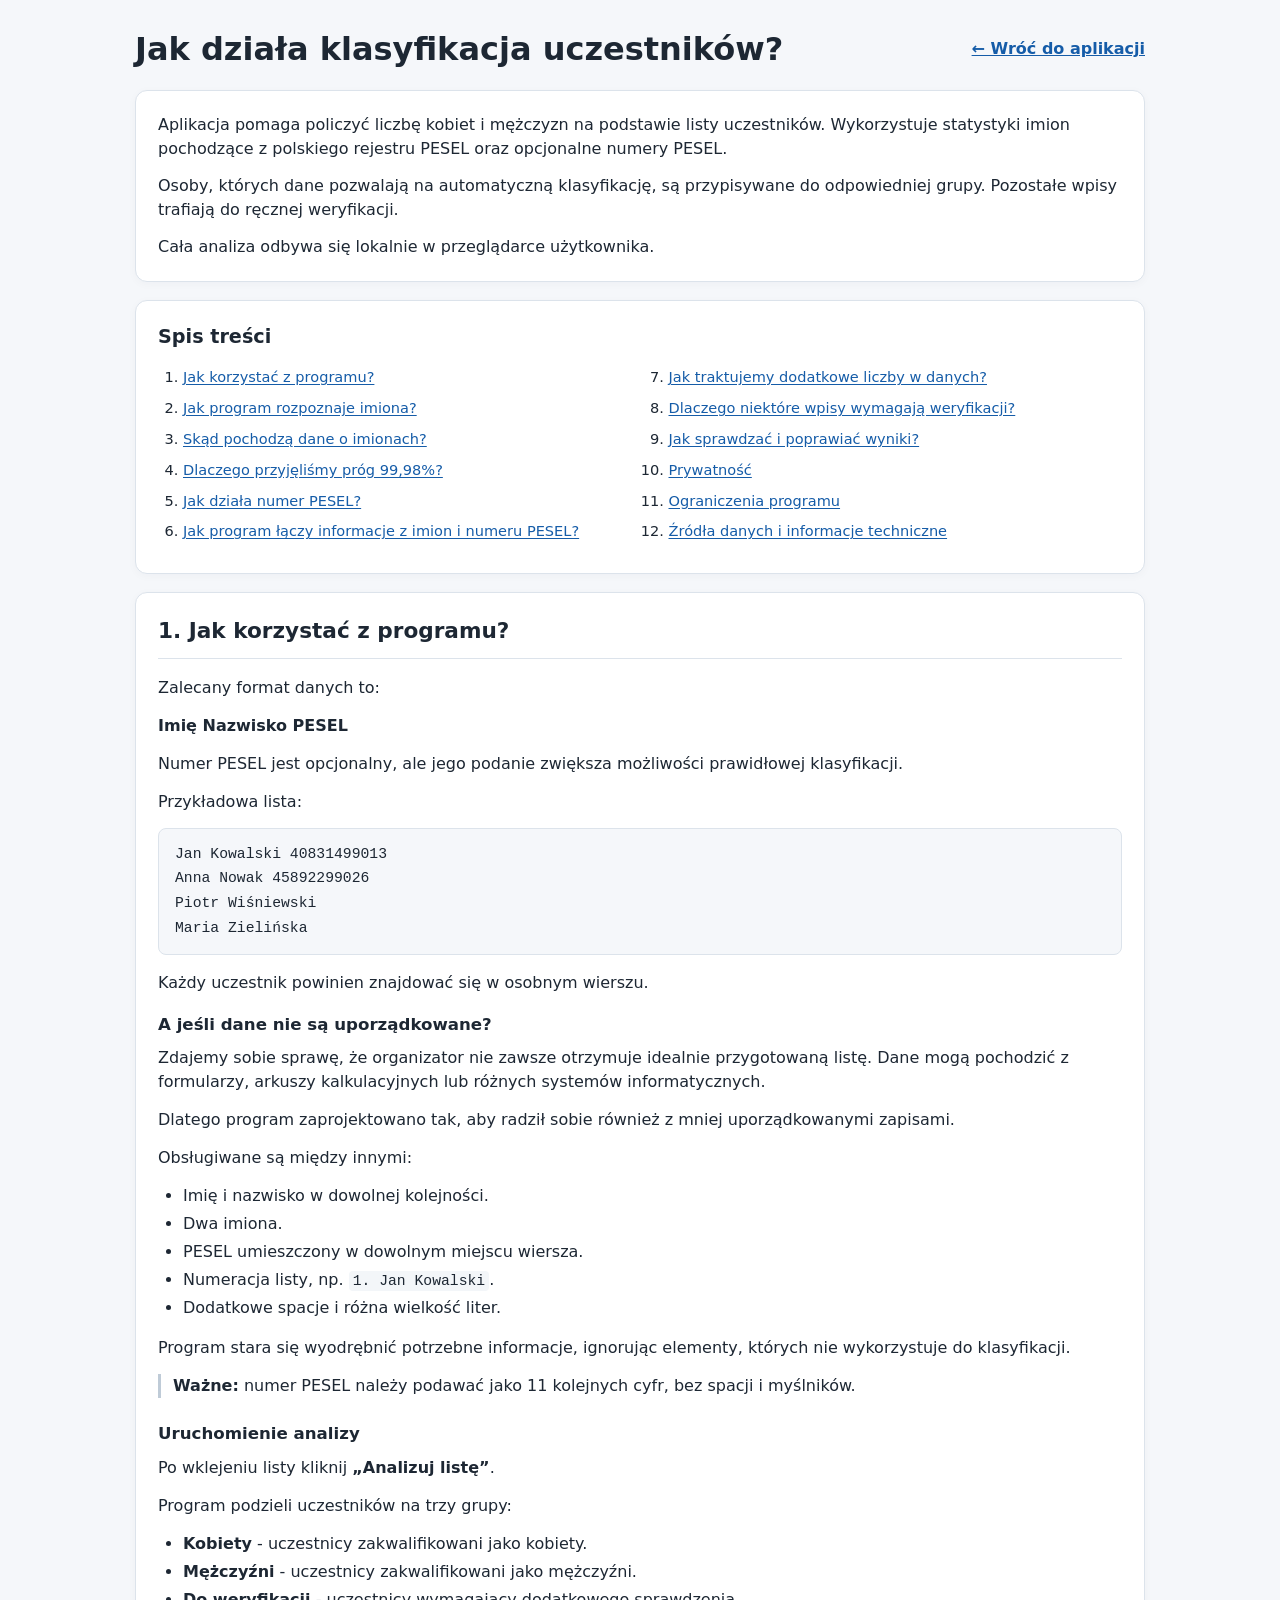
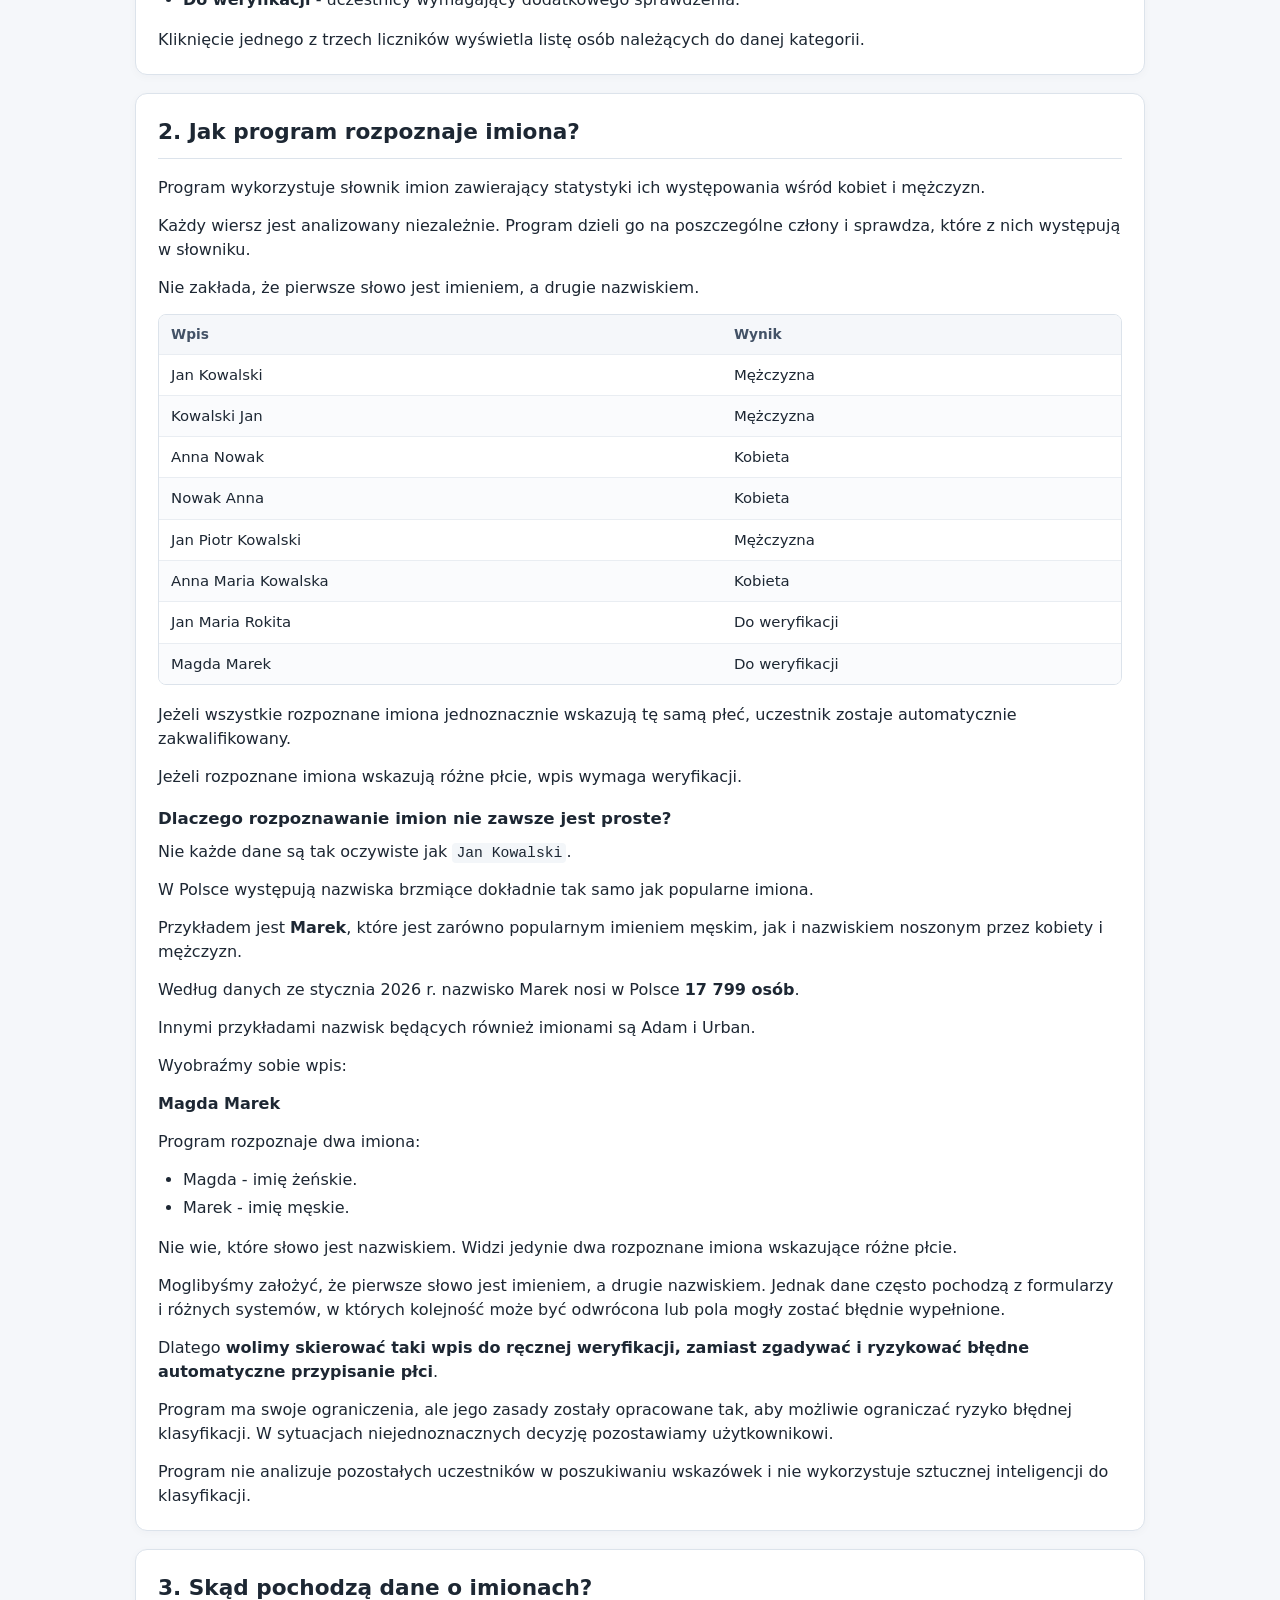
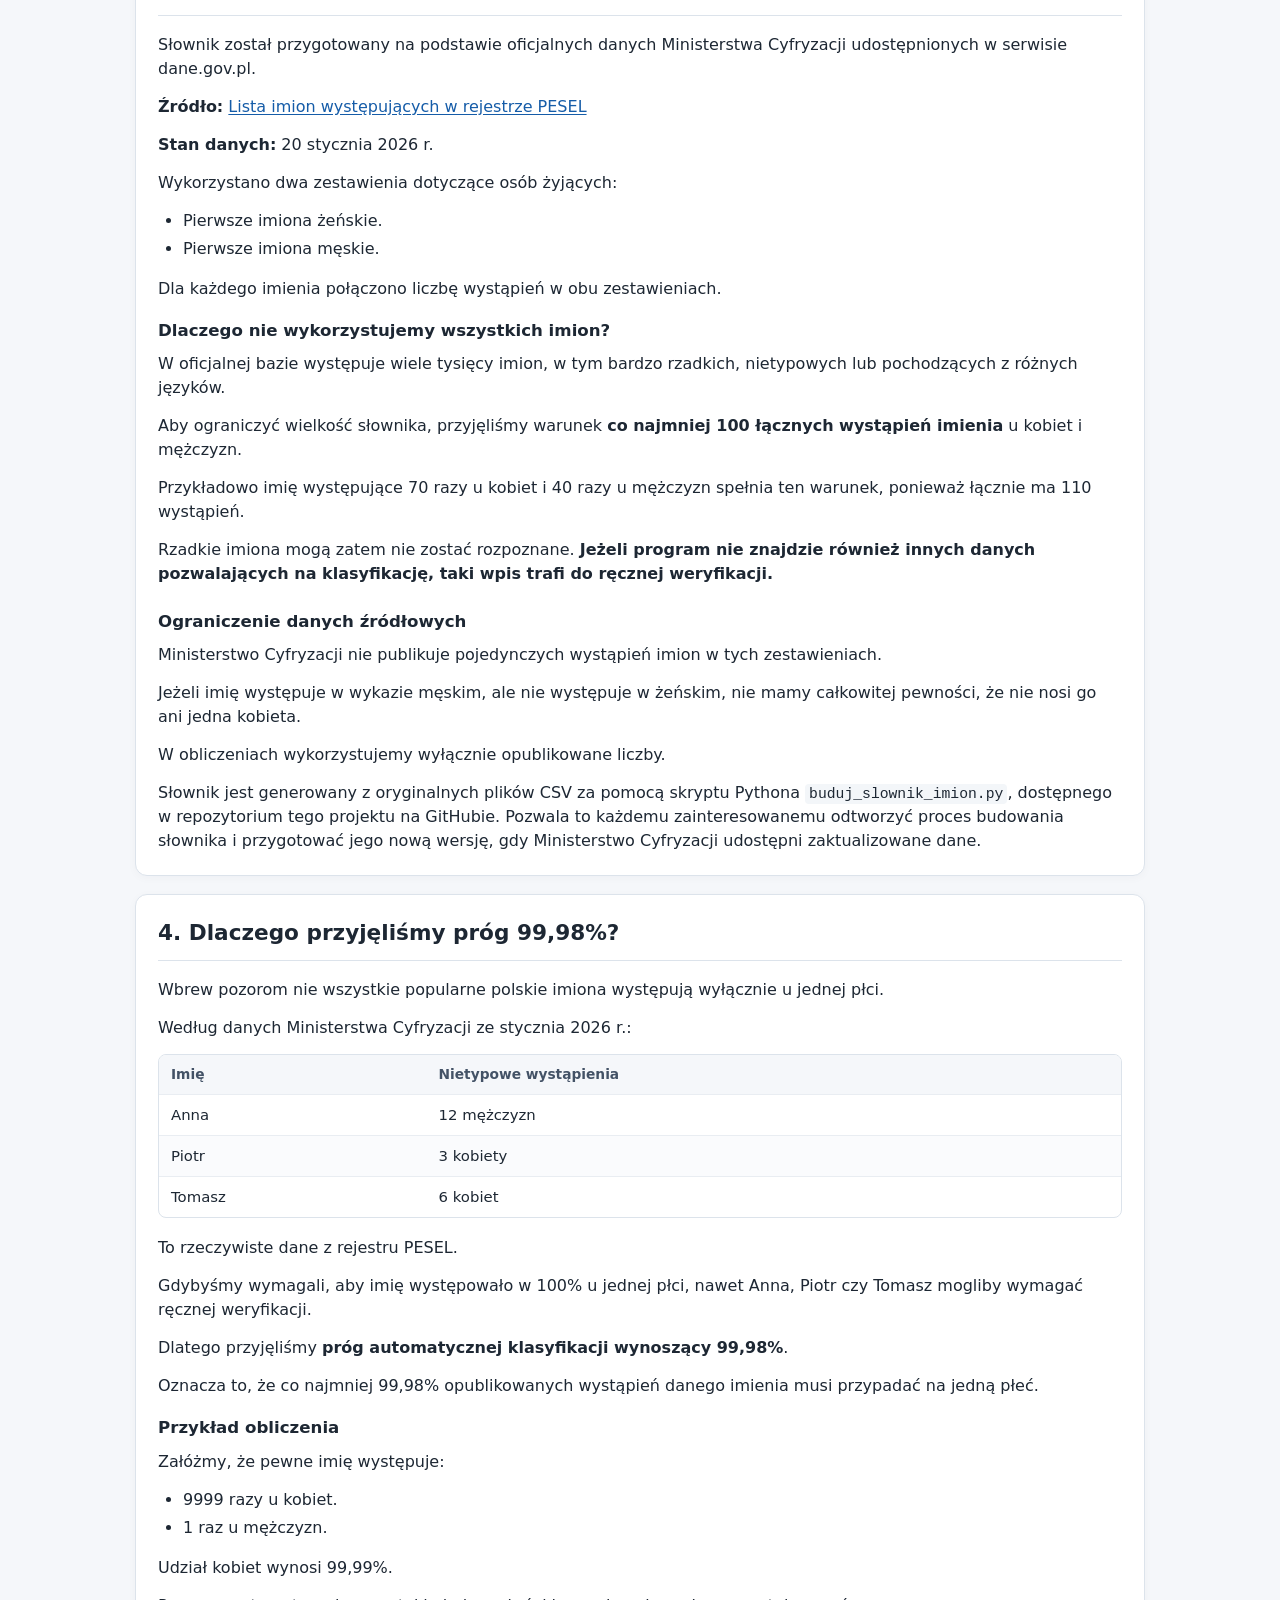
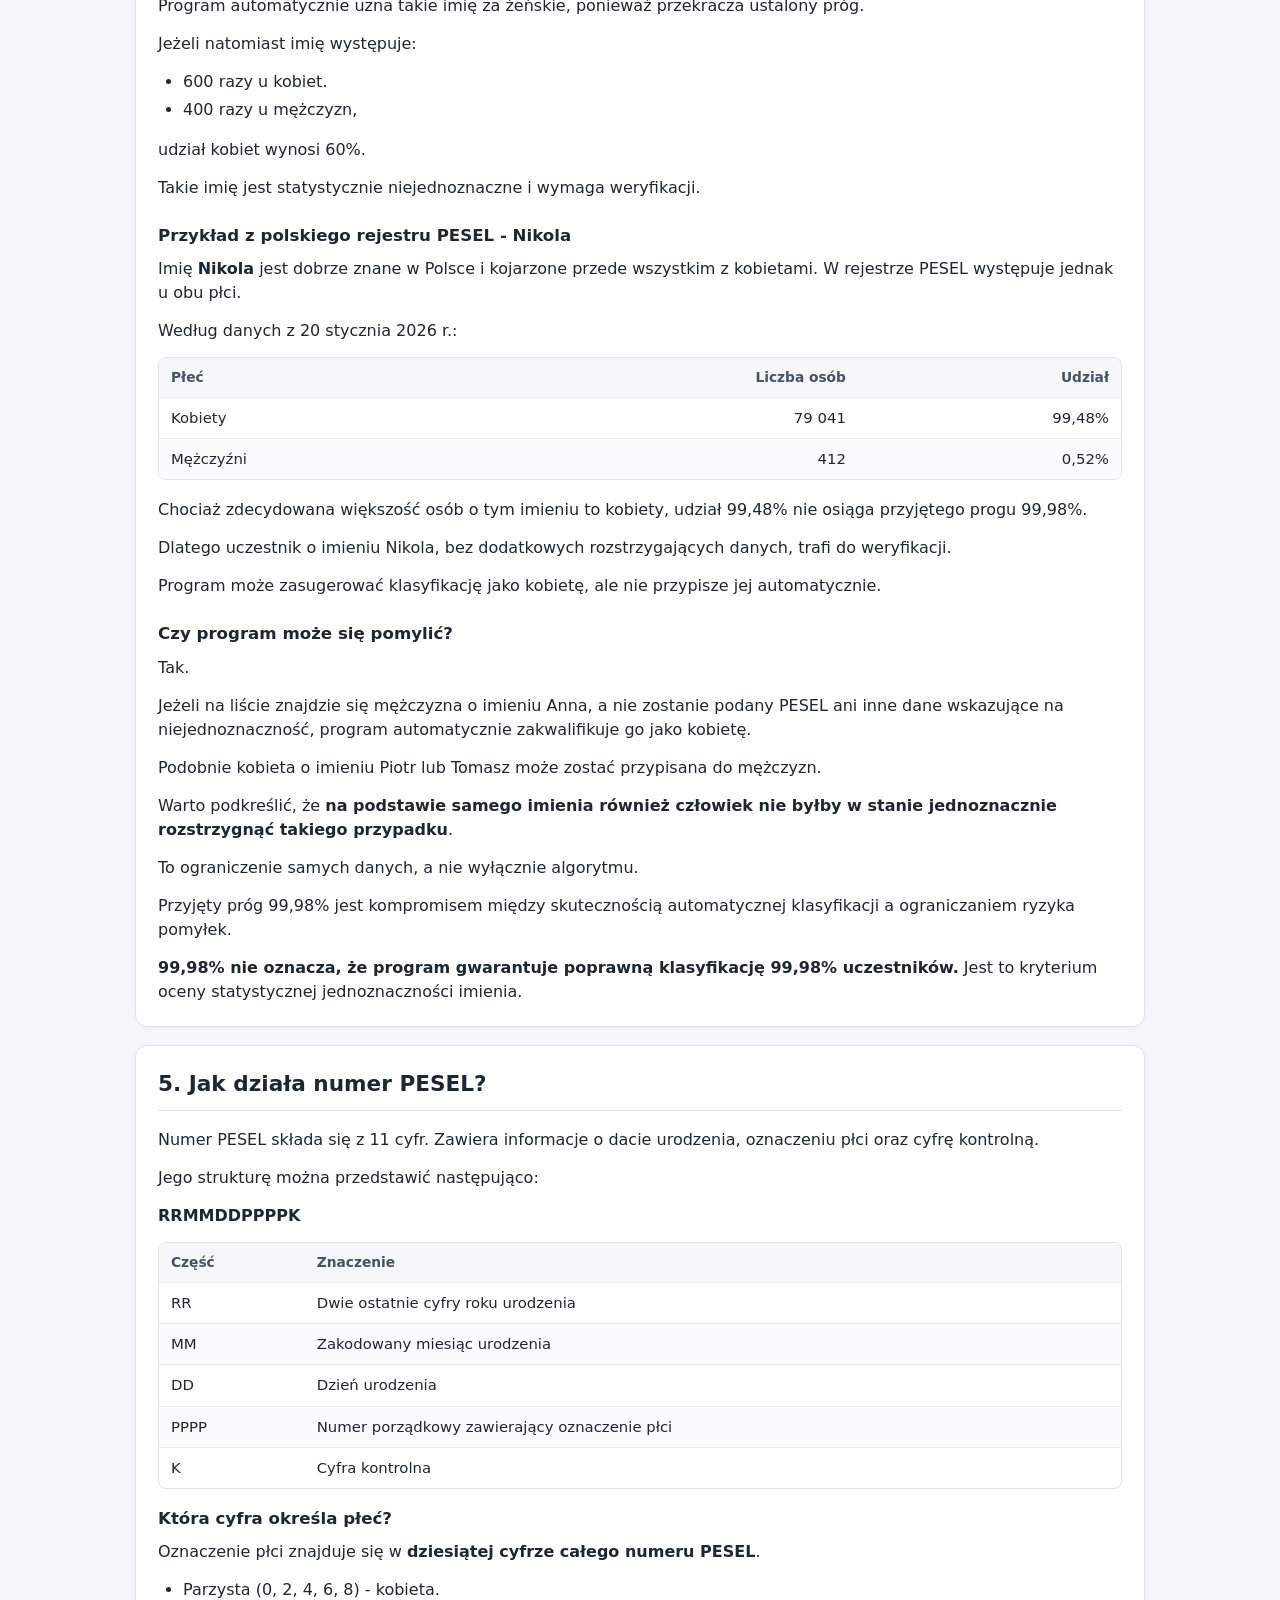
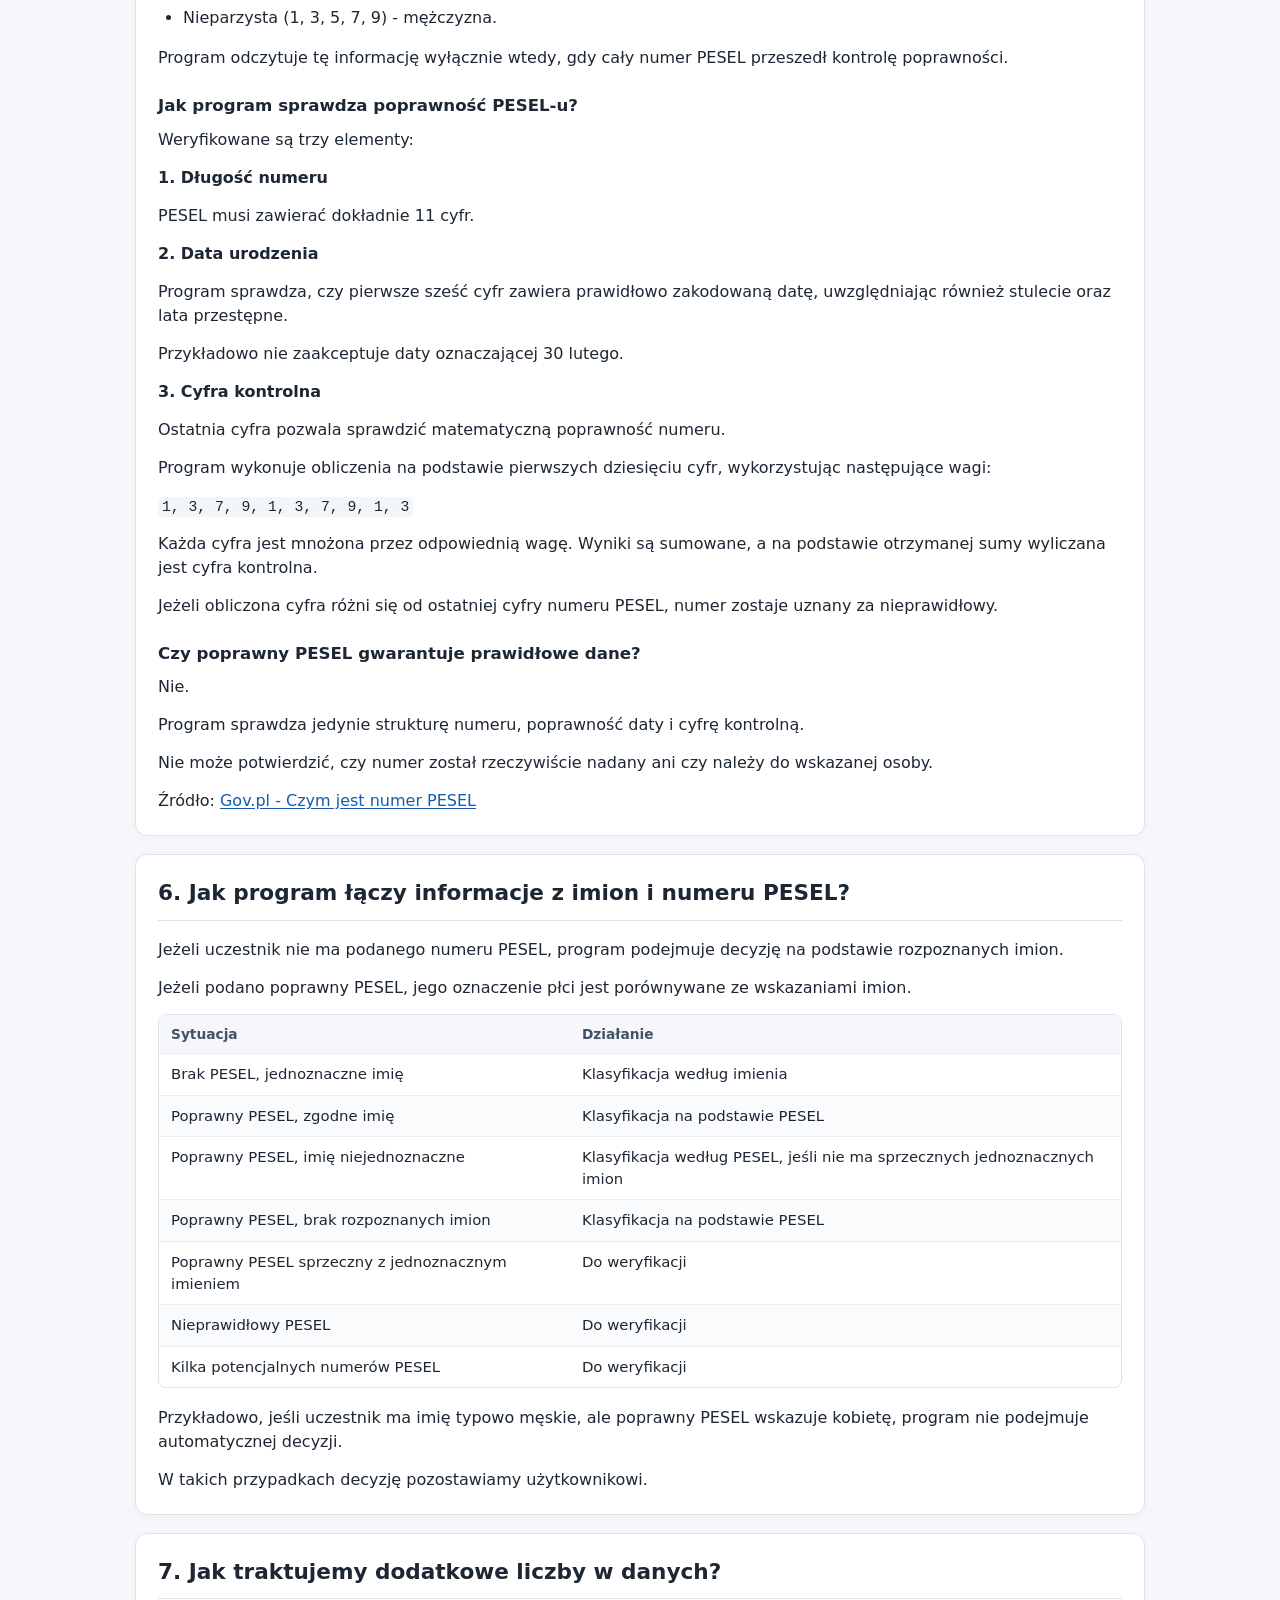
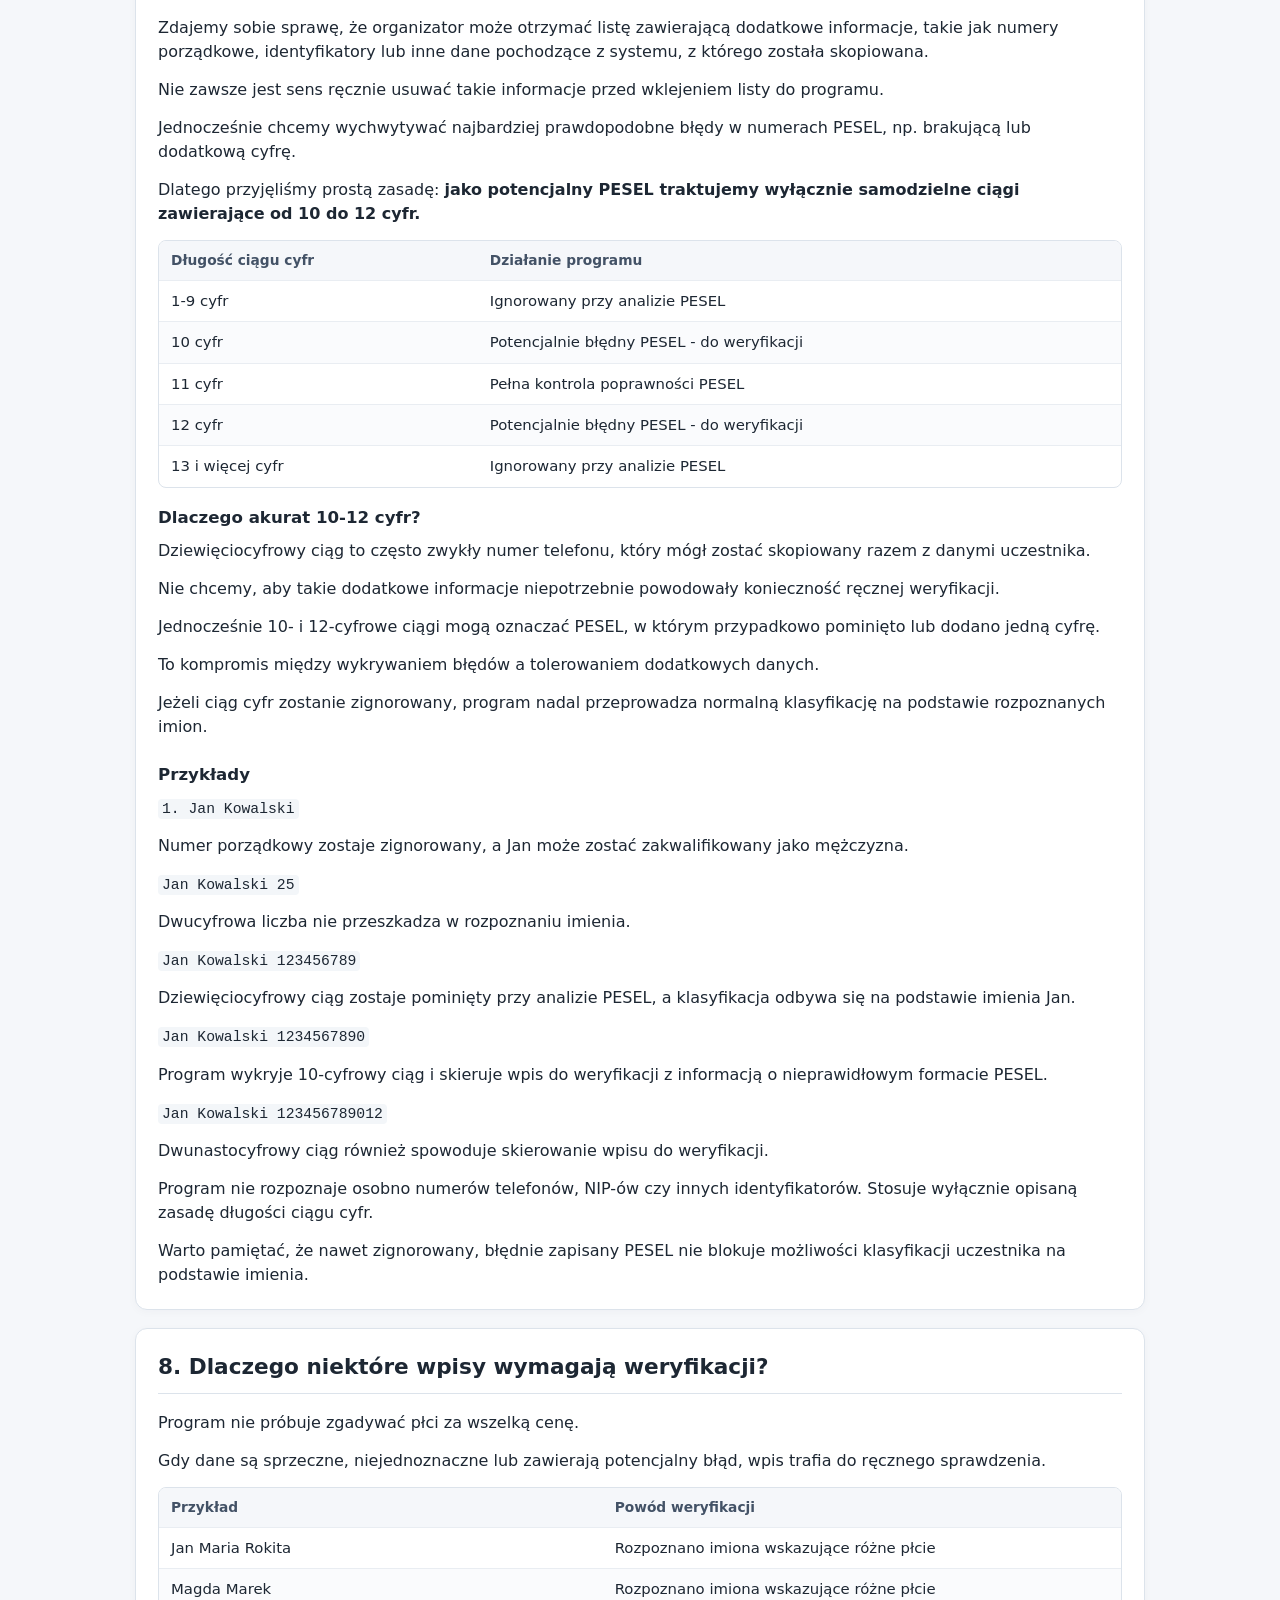
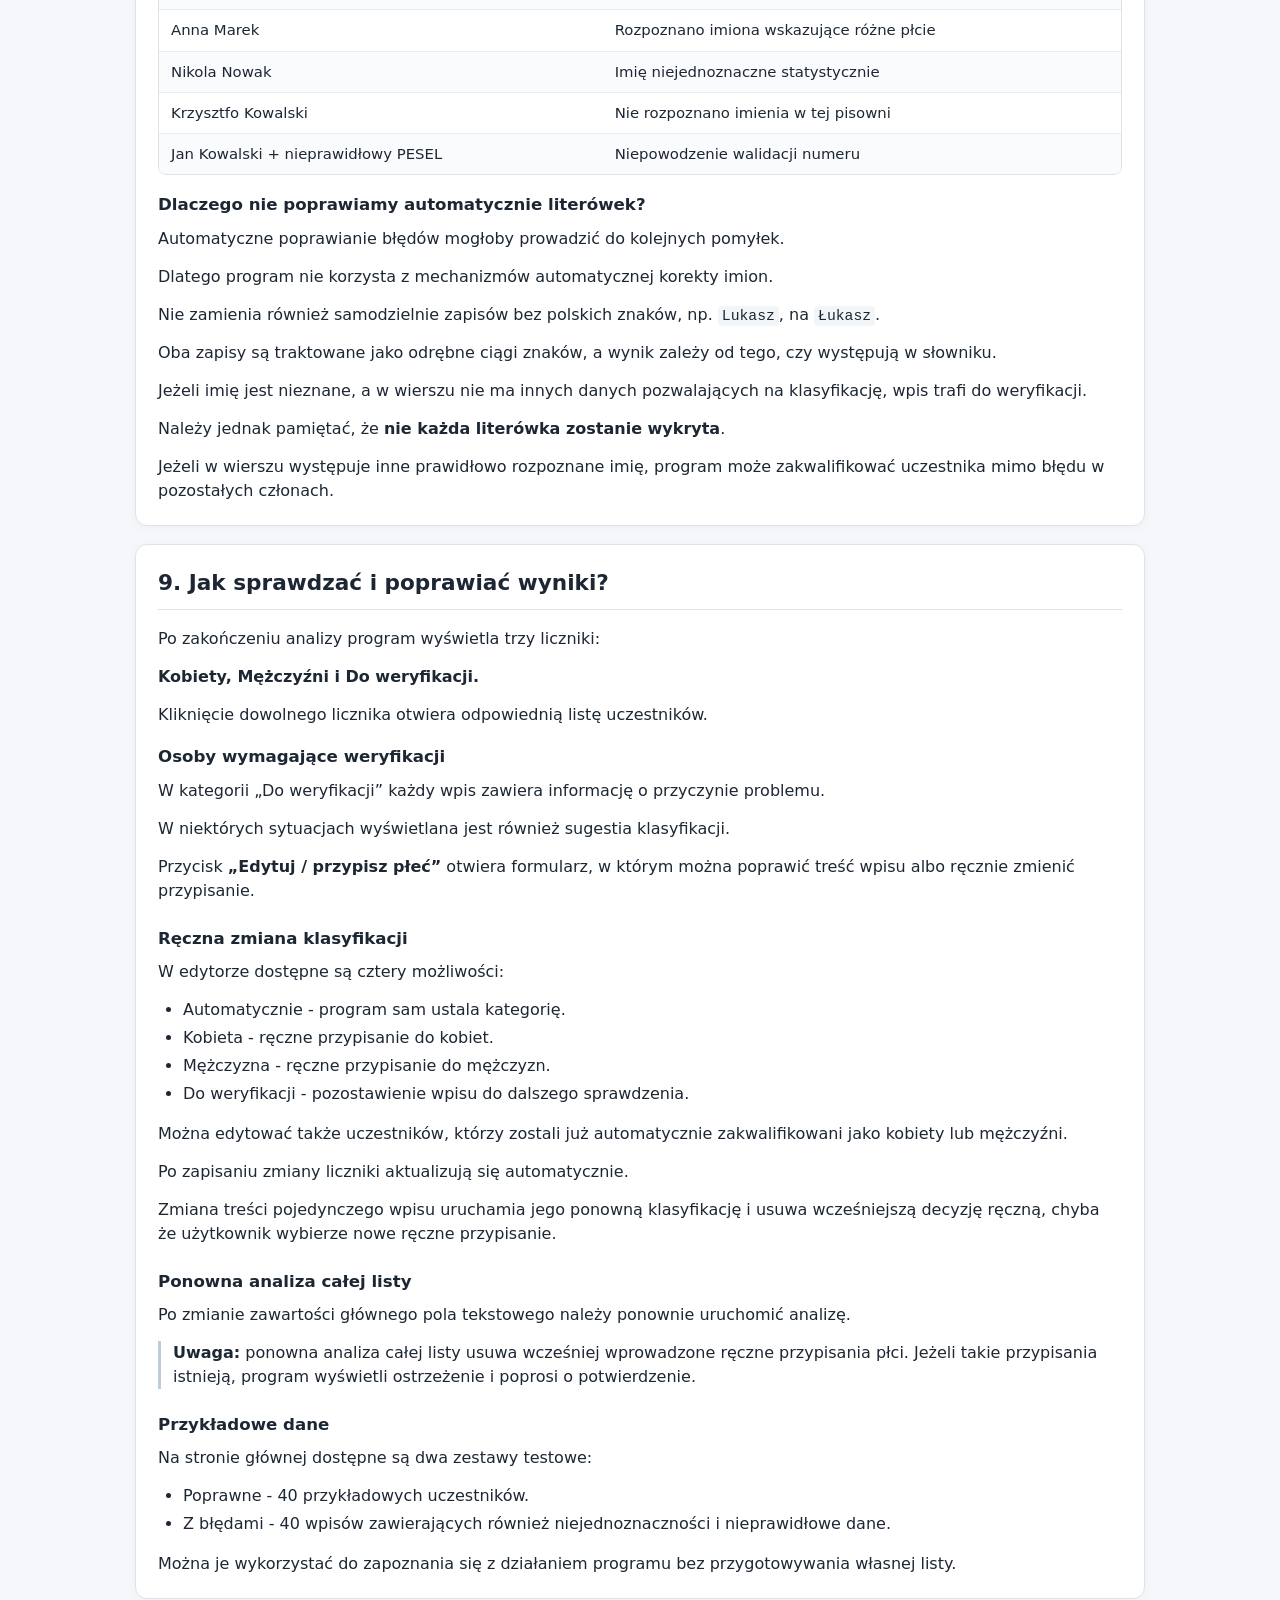
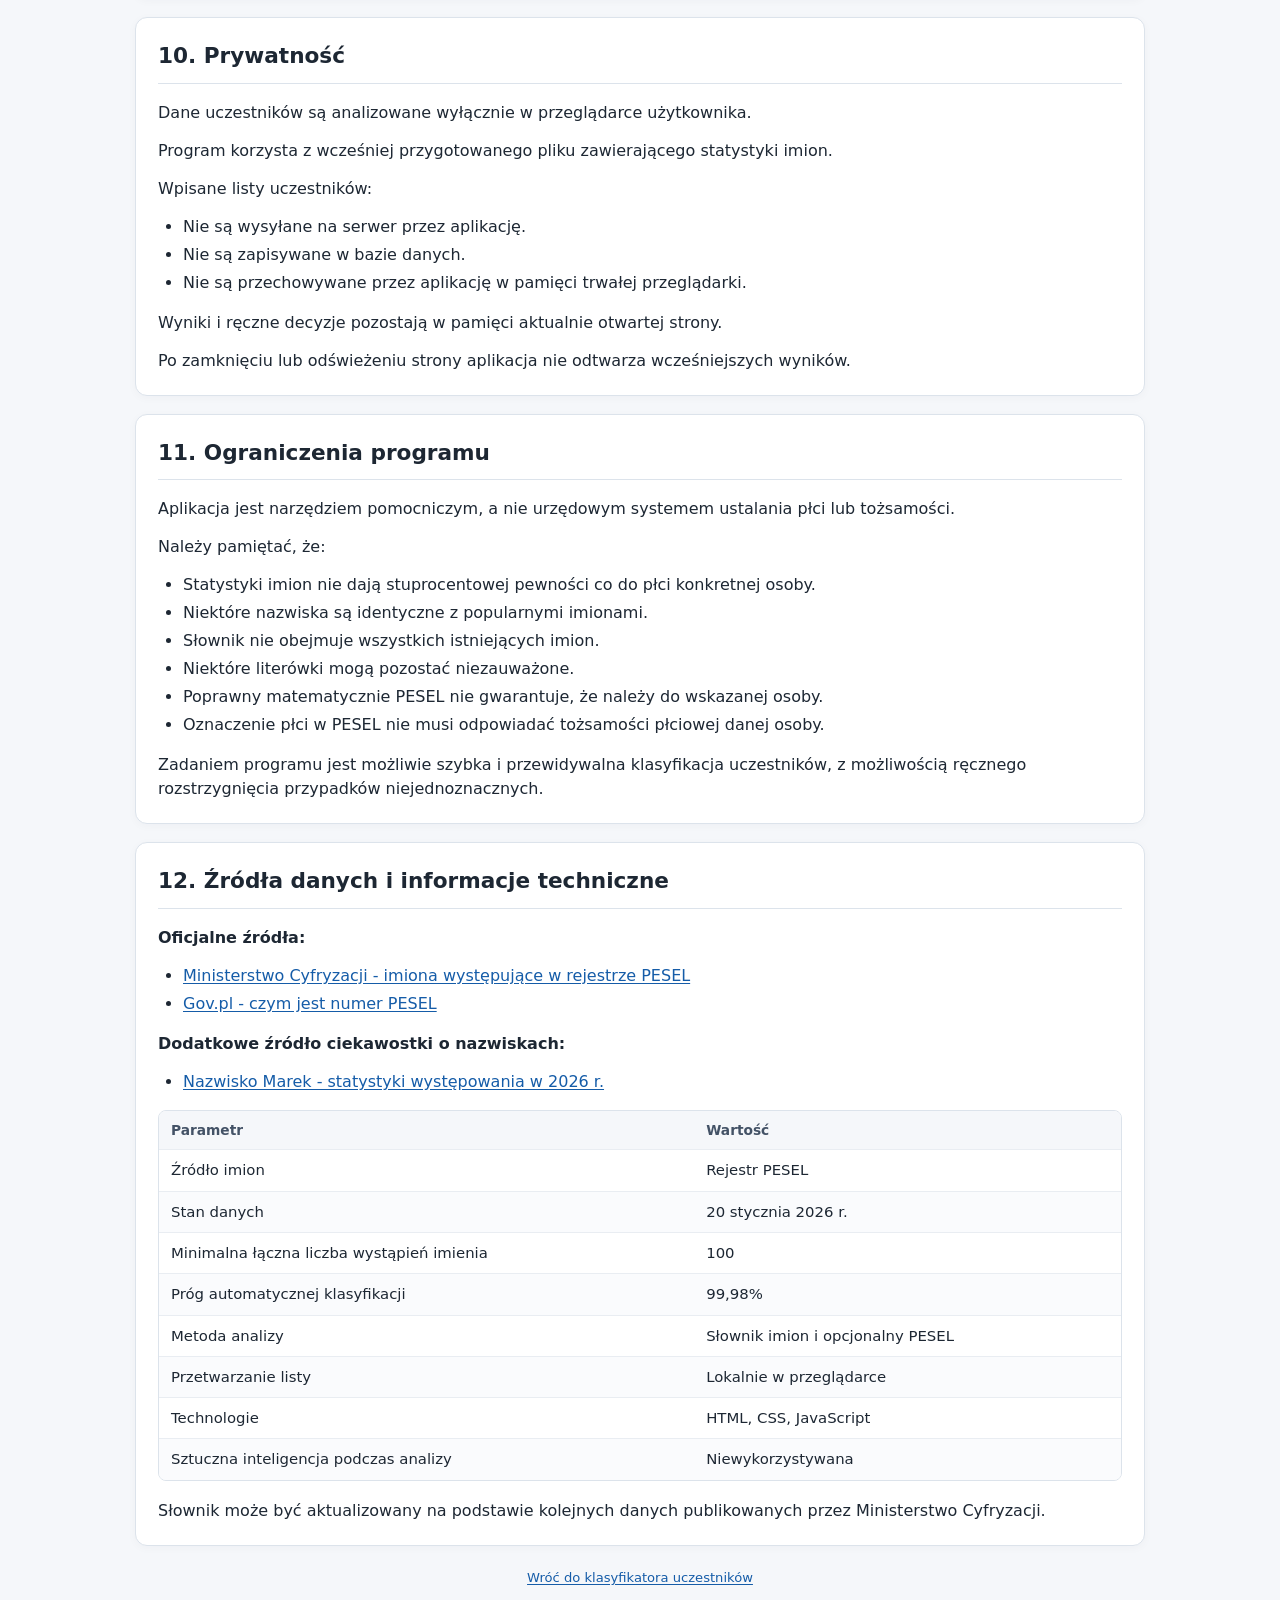
==== pomoc.html @ 3010093e "Add files via upload" ====
<!doctype html>
<html lang="pl">
<head>
  <meta charset="utf-8">
  <meta name="viewport" content="width=device-width, initial-scale=1">
  <meta name="color-scheme" content="light">
  <meta name="referrer" content="no-referrer">
  <meta name="description" content="Jak działa klasyfikacja uczestników? Instrukcja użytkowania, rozpoznawanie imion, PESEL, weryfikacja wyników i prywatność.">
  <title>Jak działa klasyfikacja uczestników?</title>
  <link rel="stylesheet" href="./style.css">
</head>
<body>
  <main class="container help-page">
    <header class="page-header">
      <div><h1>Jak działa klasyfikacja uczestników?</h1></div>
      <a class="help-link" href="./index.html">← Wróć do aplikacji</a>
    </header>

    <section class="panel help-intro" aria-label="Wprowadzenie">
<p>Aplikacja pomaga policzyć liczbę kobiet i mężczyzn na podstawie listy uczestników. Wykorzystuje statystyki imion pochodzące z polskiego rejestru PESEL oraz opcjonalne numery PESEL.</p>
<p>Osoby, których dane pozwalają na automatyczną klasyfikację, są przypisywane do odpowiedniej grupy. Pozostałe wpisy trafiają do ręcznej weryfikacji.</p>
<p>Cała analiza odbywa się lokalnie w przeglądarce użytkownika.</p>
    </section>

    <nav class="panel help-toc" aria-labelledby="spis-tresci">
      <h2 id="spis-tresci">Spis treści</h2>
      <ol class="help-toc-list">
        <li><a href="#sekcja-1">Jak korzystać z programu?</a></li>
        <li><a href="#sekcja-2">Jak program rozpoznaje imiona?</a></li>
        <li><a href="#sekcja-3">Skąd pochodzą dane o imionach?</a></li>
        <li><a href="#sekcja-4">Dlaczego przyjęliśmy próg 99,98%?</a></li>
        <li><a href="#sekcja-5">Jak działa numer PESEL?</a></li>
        <li><a href="#sekcja-6">Jak program łączy informacje z imion i numeru PESEL?</a></li>
        <li><a href="#sekcja-7">Jak traktujemy dodatkowe liczby w danych?</a></li>
        <li><a href="#sekcja-8">Dlaczego niektóre wpisy wymagają weryfikacji?</a></li>
        <li><a href="#sekcja-9">Jak sprawdzać i poprawiać wyniki?</a></li>
        <li><a href="#sekcja-10">Prywatność</a></li>
        <li><a href="#sekcja-11">Ograniczenia programu</a></li>
        <li><a href="#sekcja-12">Źródła danych i informacje techniczne</a></li>
      </ol>
    </nav>

    <section class="panel help-section" id="sekcja-1" aria-labelledby="naglowek-1">
<h2 id="naglowek-1">1. Jak korzystać z programu?</h2>
<p>Zalecany format danych to:</p>
<p><strong>Imię Nazwisko PESEL</strong></p>
<p>Numer PESEL jest opcjonalny, ale jego podanie zwiększa możliwości prawidłowej klasyfikacji.</p>
<p>Przykładowa lista:</p>
<pre><code class="language-text">Jan Kowalski 40831499013
Anna Nowak 45892299026
Piotr Wiśniewski
Maria Zielińska
</code></pre>
<p>Każdy uczestnik powinien znajdować się w osobnym wierszu.</p>
<h3 id="a-jesli-dane-nie-sa-uporzadkowane">A jeśli dane nie są uporządkowane?</h3>
<p>Zdajemy sobie sprawę, że organizator nie zawsze otrzymuje idealnie przygotowaną listę. Dane mogą pochodzić z formularzy, arkuszy kalkulacyjnych lub różnych systemów informatycznych.</p>
<p>Dlatego program zaprojektowano tak, aby radził sobie również z mniej uporządkowanymi zapisami.</p>
<p>Obsługiwane są między innymi:</p>
<ul>
<li>Imię i nazwisko w dowolnej kolejności.</li>
<li>Dwa imiona.</li>
<li>PESEL umieszczony w dowolnym miejscu wiersza.</li>
<li>Numeracja listy, np. <code>1. Jan Kowalski</code>.</li>
<li>Dodatkowe spacje i różna wielkość liter.</li>
</ul>
<p>Program stara się wyodrębnić potrzebne informacje, ignorując elementy, których nie wykorzystuje do klasyfikacji.</p>
<p class="help-note"><strong>Ważne:</strong> numer PESEL należy podawać jako 11 kolejnych cyfr, bez spacji i myślników.</p>
<h3 id="uruchomienie-analizy">Uruchomienie analizy</h3>
<p>Po wklejeniu listy kliknij <strong>„Analizuj listę”</strong>.</p>
<p>Program podzieli uczestników na trzy grupy:</p>
<ul>
<li><strong>Kobiety</strong> - uczestnicy zakwalifikowani jako kobiety.</li>
<li><strong>Mężczyźni</strong> - uczestnicy zakwalifikowani jako mężczyźni.</li>
<li><strong>Do weryfikacji</strong> - uczestnicy wymagający dodatkowego sprawdzenia.</li>
</ul>
<p>Kliknięcie jednego z trzech liczników wyświetla listę osób należących do danej kategorii.</p>
    </section>

    <section class="panel help-section" id="sekcja-2" aria-labelledby="naglowek-2">
<h2 id="naglowek-2">2. Jak program rozpoznaje imiona?</h2>
<p>Program wykorzystuje słownik imion zawierający statystyki ich występowania wśród kobiet i mężczyzn.</p>
<p>Każdy wiersz jest analizowany niezależnie. Program dzieli go na poszczególne człony i sprawdza, które z nich występują w słowniku.</p>
<p>Nie zakłada, że pierwsze słowo jest imieniem, a drugie nazwiskiem.</p>
<div aria-label="Tabela danych" class="help-table-wrap" role="region" tabindex="0"><table>
<thead>
<tr>
<th scope="col">Wpis</th>
<th scope="col">Wynik</th>
</tr>
</thead>
<tbody>
<tr>
<td>Jan Kowalski</td>
<td>Mężczyzna</td>
</tr>
<tr>
<td>Kowalski Jan</td>
<td>Mężczyzna</td>
</tr>
<tr>
<td>Anna Nowak</td>
<td>Kobieta</td>
</tr>
<tr>
<td>Nowak Anna</td>
<td>Kobieta</td>
</tr>
<tr>
<td>Jan Piotr Kowalski</td>
<td>Mężczyzna</td>
</tr>
<tr>
<td>Anna Maria Kowalska</td>
<td>Kobieta</td>
</tr>
<tr>
<td>Jan Maria Rokita</td>
<td>Do weryfikacji</td>
</tr>
<tr>
<td>Magda Marek</td>
<td>Do weryfikacji</td>
</tr>
</tbody>
</table></div>
<p>Jeżeli wszystkie rozpoznane imiona jednoznacznie wskazują tę samą płeć, uczestnik zostaje automatycznie zakwalifikowany.</p>
<p>Jeżeli rozpoznane imiona wskazują różne płcie, wpis wymaga weryfikacji.</p>
<h3 id="dlaczego-rozpoznawanie-imion-nie-zawsze-jest-proste">Dlaczego rozpoznawanie imion nie zawsze jest proste?</h3>
<p>Nie każde dane są tak oczywiste jak <code>Jan Kowalski</code>.</p>
<p>W Polsce występują nazwiska brzmiące dokładnie tak samo jak popularne imiona.</p>
<p>Przykładem jest <strong>Marek</strong>, które jest zarówno popularnym imieniem męskim, jak i nazwiskiem noszonym przez kobiety i mężczyzn.</p>
<p>Według danych ze stycznia 2026 r. nazwisko Marek nosi w Polsce <strong>17 799 osób</strong>.</p>
<p>Innymi przykładami nazwisk będących również imionami są Adam i Urban.</p>
<p>Wyobraźmy sobie wpis:</p>
<p><strong>Magda Marek</strong></p>
<p>Program rozpoznaje dwa imiona:</p>
<ul>
<li>Magda - imię żeńskie.</li>
<li>Marek - imię męskie.</li>
</ul>
<p>Nie wie, które słowo jest nazwiskiem. Widzi jedynie dwa rozpoznane imiona wskazujące różne płcie.</p>
<p>Moglibyśmy założyć, że pierwsze słowo jest imieniem, a drugie nazwiskiem. Jednak dane często pochodzą z formularzy i różnych systemów, w których kolejność może być odwrócona lub pola mogły zostać błędnie wypełnione.</p>
<p>Dlatego <strong>wolimy skierować taki wpis do ręcznej weryfikacji, zamiast zgadywać i ryzykować błędne automatyczne przypisanie płci</strong>.</p>
<p>Program ma swoje ograniczenia, ale jego zasady zostały opracowane tak, aby możliwie ograniczać ryzyko błędnej klasyfikacji. W sytuacjach niejednoznacznych decyzję pozostawiamy użytkownikowi.</p>
<p>Program nie analizuje pozostałych uczestników w poszukiwaniu wskazówek i nie wykorzystuje sztucznej inteligencji do klasyfikacji.</p>
    </section>

    <section class="panel help-section" id="sekcja-3" aria-labelledby="naglowek-3">
<h2 id="naglowek-3">3. Skąd pochodzą dane o imionach?</h2>
<p>Słownik został przygotowany na podstawie oficjalnych danych Ministerstwa Cyfryzacji udostępnionych w serwisie dane.gov.pl.</p>
<p><strong>Źródło:</strong> <a href="https://dane.gov.pl/dataset/1667">Lista imion występujących w rejestrze PESEL</a></p>
<p><strong>Stan danych:</strong> 20 stycznia 2026 r.</p>
<p>Wykorzystano dwa zestawienia dotyczące osób żyjących:</p>
<ul>
<li>Pierwsze imiona żeńskie.</li>
<li>Pierwsze imiona męskie.</li>
</ul>
<p>Dla każdego imienia połączono liczbę wystąpień w obu zestawieniach.</p>
<h3 id="dlaczego-nie-wykorzystujemy-wszystkich-imion">Dlaczego nie wykorzystujemy wszystkich imion?</h3>
<p>W oficjalnej bazie występuje wiele tysięcy imion, w tym bardzo rzadkich, nietypowych lub pochodzących z różnych języków.</p>
<p>Aby ograniczyć wielkość słownika, przyjęliśmy warunek <strong>co najmniej 100 łącznych wystąpień imienia</strong> u kobiet i mężczyzn.</p>
<p>Przykładowo imię występujące 70 razy u kobiet i 40 razy u mężczyzn spełnia ten warunek, ponieważ łącznie ma 110 wystąpień.</p>
<p>Rzadkie imiona mogą zatem nie zostać rozpoznane. <strong>Jeżeli program nie znajdzie również innych danych pozwalających na klasyfikację, taki wpis trafi do ręcznej weryfikacji.</strong></p>
<h3 id="ograniczenie-danych-zrodowych">Ograniczenie danych źródłowych</h3>
<p>Ministerstwo Cyfryzacji nie publikuje pojedynczych wystąpień imion w tych zestawieniach.</p>
<p>Jeżeli imię występuje w wykazie męskim, ale nie występuje w żeńskim, nie mamy całkowitej pewności, że nie nosi go ani jedna kobieta.</p>
<p>W obliczeniach wykorzystujemy wyłącznie opublikowane liczby.</p>
<p>Słownik jest generowany z oryginalnych plików CSV za pomocą skryptu Pythona <code>buduj_slownik_imion.py</code>, dostępnego w repozytorium tego projektu na GitHubie. Pozwala to każdemu zainteresowanemu odtworzyć proces budowania słownika i przygotować jego nową wersję, gdy Ministerstwo Cyfryzacji udostępni zaktualizowane dane.</p>
    </section>

    <section class="panel help-section" id="sekcja-4" aria-labelledby="naglowek-4">
<h2 id="naglowek-4">4. Dlaczego przyjęliśmy próg 99,98%?</h2>
<p>Wbrew pozorom nie wszystkie popularne polskie imiona występują wyłącznie u jednej płci.</p>
<p>Według danych Ministerstwa Cyfryzacji ze stycznia 2026 r.:</p>
<div aria-label="Tabela danych" class="help-table-wrap" role="region" tabindex="0"><table>
<thead>
<tr>
<th scope="col">Imię</th>
<th scope="col">Nietypowe wystąpienia</th>
</tr>
</thead>
<tbody>
<tr>
<td>Anna</td>
<td>12 mężczyzn</td>
</tr>
<tr>
<td>Piotr</td>
<td>3 kobiety</td>
</tr>
<tr>
<td>Tomasz</td>
<td>6 kobiet</td>
</tr>
</tbody>
</table></div>
<p>To rzeczywiste dane z rejestru PESEL.</p>
<p>Gdybyśmy wymagali, aby imię występowało w 100% u jednej płci, nawet Anna, Piotr czy Tomasz mogliby wymagać ręcznej weryfikacji.</p>
<p>Dlatego przyjęliśmy <strong>próg automatycznej klasyfikacji wynoszący 99,98%</strong>.</p>
<p>Oznacza to, że co najmniej 99,98% opublikowanych wystąpień danego imienia musi przypadać na jedną płeć.</p>
<h3 id="przykad-obliczenia">Przykład obliczenia</h3>
<p>Załóżmy, że pewne imię występuje:</p>
<ul>
<li>9999 razy u kobiet.</li>
<li>1 raz u mężczyzn.</li>
</ul>
<p>Udział kobiet wynosi 99,99%.</p>
<p>Program automatycznie uzna takie imię za żeńskie, ponieważ przekracza ustalony próg.</p>
<p>Jeżeli natomiast imię występuje:</p>
<ul>
<li>600 razy u kobiet.</li>
<li>400 razy u mężczyzn,</li>
</ul>
<p>udział kobiet wynosi 60%.</p>
<p>Takie imię jest statystycznie niejednoznaczne i wymaga weryfikacji.</p>
<h3 id="przykad-z-polskiego-rejestru-pesel-nikola">Przykład z polskiego rejestru PESEL - Nikola</h3>
<p>Imię <strong>Nikola</strong> jest dobrze znane w Polsce i kojarzone przede wszystkim z kobietami. W rejestrze PESEL występuje jednak u obu płci.</p>
<p>Według danych z 20 stycznia 2026 r.:</p>
<div aria-label="Tabela danych" class="help-table-wrap" role="region" tabindex="0"><table class="help-wide-table">
<thead>
<tr>
<th scope="col">Płeć</th>
<th scope="col" style="text-align:right">Liczba osób</th>
<th scope="col" style="text-align:right">Udział</th>
</tr>
</thead>
<tbody>
<tr>
<td>Kobiety</td>
<td style="text-align:right">79 041</td>
<td style="text-align:right">99,48%</td>
</tr>
<tr>
<td>Mężczyźni</td>
<td style="text-align:right">412</td>
<td style="text-align:right">0,52%</td>
</tr>
</tbody>
</table></div>
<p>Chociaż zdecydowana większość osób o tym imieniu to kobiety, udział 99,48% nie osiąga przyjętego progu 99,98%.</p>
<p>Dlatego uczestnik o imieniu Nikola, bez dodatkowych rozstrzygających danych, trafi do weryfikacji.</p>
<p>Program może zasugerować klasyfikację jako kobietę, ale nie przypisze jej automatycznie.</p>
<h3 id="czy-program-moze-sie-pomylic">Czy program może się pomylić?</h3>
<p>Tak.</p>
<p>Jeżeli na liście znajdzie się mężczyzna o imieniu Anna, a nie zostanie podany PESEL ani inne dane wskazujące na niejednoznaczność, program automatycznie zakwalifikuje go jako kobietę.</p>
<p>Podobnie kobieta o imieniu Piotr lub Tomasz może zostać przypisana do mężczyzn.</p>
<p>Warto podkreślić, że <strong>na podstawie samego imienia również człowiek nie byłby w stanie jednoznacznie rozstrzygnąć takiego przypadku</strong>.</p>
<p>To ograniczenie samych danych, a nie wyłącznie algorytmu.</p>
<p>Przyjęty próg 99,98% jest kompromisem między skutecznością automatycznej klasyfikacji a ograniczaniem ryzyka pomyłek.</p>
<p><strong>99,98% nie oznacza, że program gwarantuje poprawną klasyfikację 99,98% uczestników.</strong> Jest to kryterium oceny statystycznej jednoznaczności imienia.</p>
    </section>

    <section class="panel help-section" id="sekcja-5" aria-labelledby="naglowek-5">
<h2 id="naglowek-5">5. Jak działa numer PESEL?</h2>
<p>Numer PESEL składa się z 11 cyfr. Zawiera informacje o dacie urodzenia, oznaczeniu płci oraz cyfrę kontrolną.</p>
<p>Jego strukturę można przedstawić następująco:</p>
<p><strong>RRMMDDPPPPK</strong></p>
<div aria-label="Tabela danych" class="help-table-wrap" role="region" tabindex="0"><table>
<thead>
<tr>
<th scope="col">Część</th>
<th scope="col">Znaczenie</th>
</tr>
</thead>
<tbody>
<tr>
<td>RR</td>
<td>Dwie ostatnie cyfry roku urodzenia</td>
</tr>
<tr>
<td>MM</td>
<td>Zakodowany miesiąc urodzenia</td>
</tr>
<tr>
<td>DD</td>
<td>Dzień urodzenia</td>
</tr>
<tr>
<td>PPPP</td>
<td>Numer porządkowy zawierający oznaczenie płci</td>
</tr>
<tr>
<td>K</td>
<td>Cyfra kontrolna</td>
</tr>
</tbody>
</table></div>
<h3 id="ktora-cyfra-okresla-pec">Która cyfra określa płeć?</h3>
<p>Oznaczenie płci znajduje się w <strong>dziesiątej cyfrze całego numeru PESEL</strong>.</p>
<ul>
<li>Parzysta (0, 2, 4, 6, 8) - kobieta.</li>
<li>Nieparzysta (1, 3, 5, 7, 9) - mężczyzna.</li>
</ul>
<p>Program odczytuje tę informację wyłącznie wtedy, gdy cały numer PESEL przeszedł kontrolę poprawności.</p>
<h3 id="jak-program-sprawdza-poprawnosc-pesel-u">Jak program sprawdza poprawność PESEL-u?</h3>
<p>Weryfikowane są trzy elementy:</p>
<p><strong>1. Długość numeru</strong></p>
<p>PESEL musi zawierać dokładnie 11 cyfr.</p>
<p><strong>2. Data urodzenia</strong></p>
<p>Program sprawdza, czy pierwsze sześć cyfr zawiera prawidłowo zakodowaną datę, uwzględniając również stulecie oraz lata przestępne.</p>
<p>Przykładowo nie zaakceptuje daty oznaczającej 30 lutego.</p>
<p><strong>3. Cyfra kontrolna</strong></p>
<p>Ostatnia cyfra pozwala sprawdzić matematyczną poprawność numeru.</p>
<p>Program wykonuje obliczenia na podstawie pierwszych dziesięciu cyfr, wykorzystując następujące wagi:</p>
<p><code>1, 3, 7, 9, 1, 3, 7, 9, 1, 3</code></p>
<p>Każda cyfra jest mnożona przez odpowiednią wagę. Wyniki są sumowane, a na podstawie otrzymanej sumy wyliczana jest cyfra kontrolna.</p>
<p>Jeżeli obliczona cyfra różni się od ostatniej cyfry numeru PESEL, numer zostaje uznany za nieprawidłowy.</p>
<h3 id="czy-poprawny-pesel-gwarantuje-prawidowe-dane">Czy poprawny PESEL gwarantuje prawidłowe dane?</h3>
<p>Nie.</p>
<p>Program sprawdza jedynie strukturę numeru, poprawność daty i cyfrę kontrolną.</p>
<p>Nie może potwierdzić, czy numer został rzeczywiście nadany ani czy należy do wskazanej osoby.</p>
<p>Źródło: <a href="https://www.gov.pl/web/gov/czym-jest-numer-pesel">Gov.pl - Czym jest numer PESEL</a></p>
    </section>

    <section class="panel help-section" id="sekcja-6" aria-labelledby="naglowek-6">
<h2 id="naglowek-6">6. Jak program łączy informacje z imion i numeru PESEL?</h2>
<p>Jeżeli uczestnik nie ma podanego numeru PESEL, program podejmuje decyzję na podstawie rozpoznanych imion.</p>
<p>Jeżeli podano poprawny PESEL, jego oznaczenie płci jest porównywane ze wskazaniami imion.</p>
<div aria-label="Tabela danych" class="help-table-wrap" role="region" tabindex="0"><table>
<thead>
<tr>
<th scope="col">Sytuacja</th>
<th scope="col">Działanie</th>
</tr>
</thead>
<tbody>
<tr>
<td>Brak PESEL, jednoznaczne imię</td>
<td>Klasyfikacja według imienia</td>
</tr>
<tr>
<td>Poprawny PESEL, zgodne imię</td>
<td>Klasyfikacja na podstawie PESEL</td>
</tr>
<tr>
<td>Poprawny PESEL, imię niejednoznaczne</td>
<td>Klasyfikacja według PESEL, jeśli nie ma sprzecznych jednoznacznych imion</td>
</tr>
<tr>
<td>Poprawny PESEL, brak rozpoznanych imion</td>
<td>Klasyfikacja na podstawie PESEL</td>
</tr>
<tr>
<td>Poprawny PESEL sprzeczny z jednoznacznym imieniem</td>
<td>Do weryfikacji</td>
</tr>
<tr>
<td>Nieprawidłowy PESEL</td>
<td>Do weryfikacji</td>
</tr>
<tr>
<td>Kilka potencjalnych numerów PESEL</td>
<td>Do weryfikacji</td>
</tr>
</tbody>
</table></div>
<p>Przykładowo, jeśli uczestnik ma imię typowo męskie, ale poprawny PESEL wskazuje kobietę, program nie podejmuje automatycznej decyzji.</p>
<p>W takich przypadkach decyzję pozostawiamy użytkownikowi.</p>
    </section>

    <section class="panel help-section" id="sekcja-7" aria-labelledby="naglowek-7">
<h2 id="naglowek-7">7. Jak traktujemy dodatkowe liczby w danych?</h2>
<p>Zdajemy sobie sprawę, że organizator może otrzymać listę zawierającą dodatkowe informacje, takie jak numery porządkowe, identyfikatory lub inne dane pochodzące z systemu, z którego została skopiowana.</p>
<p>Nie zawsze jest sens ręcznie usuwać takie informacje przed wklejeniem listy do programu.</p>
<p>Jednocześnie chcemy wychwytywać najbardziej prawdopodobne błędy w numerach PESEL, np. brakującą lub dodatkową cyfrę.</p>
<p>Dlatego przyjęliśmy prostą zasadę: <strong>jako potencjalny PESEL traktujemy wyłącznie samodzielne ciągi zawierające od 10 do 12 cyfr.</strong></p>
<div aria-label="Tabela danych" class="help-table-wrap" role="region" tabindex="0"><table>
<thead>
<tr>
<th scope="col">Długość ciągu cyfr</th>
<th scope="col">Działanie programu</th>
</tr>
</thead>
<tbody>
<tr>
<td>1-9 cyfr</td>
<td>Ignorowany przy analizie PESEL</td>
</tr>
<tr>
<td>10 cyfr</td>
<td>Potencjalnie błędny PESEL - do weryfikacji</td>
</tr>
<tr>
<td>11 cyfr</td>
<td>Pełna kontrola poprawności PESEL</td>
</tr>
<tr>
<td>12 cyfr</td>
<td>Potencjalnie błędny PESEL - do weryfikacji</td>
</tr>
<tr>
<td>13 i więcej cyfr</td>
<td>Ignorowany przy analizie PESEL</td>
</tr>
</tbody>
</table></div>
<h3 id="dlaczego-akurat-10-12-cyfr">Dlaczego akurat 10-12 cyfr?</h3>
<p>Dziewięciocyfrowy ciąg to często zwykły numer telefonu, który mógł zostać skopiowany razem z danymi uczestnika.</p>
<p>Nie chcemy, aby takie dodatkowe informacje niepotrzebnie powodowały konieczność ręcznej weryfikacji.</p>
<p>Jednocześnie 10- i 12-cyfrowe ciągi mogą oznaczać PESEL, w którym przypadkowo pominięto lub dodano jedną cyfrę.</p>
<p>To kompromis między wykrywaniem błędów a tolerowaniem dodatkowych danych.</p>
<p>Jeżeli ciąg cyfr zostanie zignorowany, program nadal przeprowadza normalną klasyfikację na podstawie rozpoznanych imion.</p>
<h3 id="przykady">Przykłady</h3>
<p><code>1. Jan Kowalski</code></p>
<p>Numer porządkowy zostaje zignorowany, a Jan może zostać zakwalifikowany jako mężczyzna.</p>
<p><code>Jan Kowalski 25</code></p>
<p>Dwucyfrowa liczba nie przeszkadza w rozpoznaniu imienia.</p>
<p><code>Jan Kowalski 123456789</code></p>
<p>Dziewięciocyfrowy ciąg zostaje pominięty przy analizie PESEL, a klasyfikacja odbywa się na podstawie imienia Jan.</p>
<p><code>Jan Kowalski 1234567890</code></p>
<p>Program wykryje 10-cyfrowy ciąg i skieruje wpis do weryfikacji z informacją o nieprawidłowym formacie PESEL.</p>
<p><code>Jan Kowalski 123456789012</code></p>
<p>Dwunastocyfrowy ciąg również spowoduje skierowanie wpisu do weryfikacji.</p>
<p>Program nie rozpoznaje osobno numerów telefonów, NIP-ów czy innych identyfikatorów. Stosuje wyłącznie opisaną zasadę długości ciągu cyfr.</p>
<p>Warto pamiętać, że nawet zignorowany, błędnie zapisany PESEL nie blokuje możliwości klasyfikacji uczestnika na podstawie imienia.</p>
    </section>

    <section class="panel help-section" id="sekcja-8" aria-labelledby="naglowek-8">
<h2 id="naglowek-8">8. Dlaczego niektóre wpisy wymagają weryfikacji?</h2>
<p>Program nie próbuje zgadywać płci za wszelką cenę.</p>
<p>Gdy dane są sprzeczne, niejednoznaczne lub zawierają potencjalny błąd, wpis trafia do ręcznego sprawdzenia.</p>
<div aria-label="Tabela danych" class="help-table-wrap" role="region" tabindex="0"><table>
<thead>
<tr>
<th scope="col">Przykład</th>
<th scope="col">Powód weryfikacji</th>
</tr>
</thead>
<tbody>
<tr>
<td>Jan Maria Rokita</td>
<td>Rozpoznano imiona wskazujące różne płcie</td>
</tr>
<tr>
<td>Magda Marek</td>
<td>Rozpoznano imiona wskazujące różne płcie</td>
</tr>
<tr>
<td>Anna Marek</td>
<td>Rozpoznano imiona wskazujące różne płcie</td>
</tr>
<tr>
<td>Nikola Nowak</td>
<td>Imię niejednoznaczne statystycznie</td>
</tr>
<tr>
<td>Krzysztfo Kowalski</td>
<td>Nie rozpoznano imienia w tej pisowni</td>
</tr>
<tr>
<td>Jan Kowalski + nieprawidłowy PESEL</td>
<td>Niepowodzenie walidacji numeru</td>
</tr>
</tbody>
</table></div>
<h3 id="dlaczego-nie-poprawiamy-automatycznie-literowek">Dlaczego nie poprawiamy automatycznie literówek?</h3>
<p>Automatyczne poprawianie błędów mogłoby prowadzić do kolejnych pomyłek.</p>
<p>Dlatego program nie korzysta z mechanizmów automatycznej korekty imion.</p>
<p>Nie zamienia również samodzielnie zapisów bez polskich znaków, np. <code>Lukasz</code>, na <code>Łukasz</code>.</p>
<p>Oba zapisy są traktowane jako odrębne ciągi znaków, a wynik zależy od tego, czy występują w słowniku.</p>
<p>Jeżeli imię jest nieznane, a w wierszu nie ma innych danych pozwalających na klasyfikację, wpis trafi do weryfikacji.</p>
<p>Należy jednak pamiętać, że <strong>nie każda literówka zostanie wykryta</strong>.</p>
<p>Jeżeli w wierszu występuje inne prawidłowo rozpoznane imię, program może zakwalifikować uczestnika mimo błędu w pozostałych członach.</p>
    </section>

    <section class="panel help-section" id="sekcja-9" aria-labelledby="naglowek-9">
<h2 id="naglowek-9">9. Jak sprawdzać i poprawiać wyniki?</h2>
<p>Po zakończeniu analizy program wyświetla trzy liczniki:</p>
<p><strong>Kobiety, Mężczyźni i Do weryfikacji.</strong></p>
<p>Kliknięcie dowolnego licznika otwiera odpowiednią listę uczestników.</p>
<h3 id="osoby-wymagajace-weryfikacji">Osoby wymagające weryfikacji</h3>
<p>W kategorii „Do weryfikacji” każdy wpis zawiera informację o przyczynie problemu.</p>
<p>W niektórych sytuacjach wyświetlana jest również sugestia klasyfikacji.</p>
<p>Przycisk <strong>„Edytuj / przypisz płeć”</strong> otwiera formularz, w którym można poprawić treść wpisu albo ręcznie zmienić przypisanie.</p>
<h3 id="reczna-zmiana-klasyfikacji">Ręczna zmiana klasyfikacji</h3>
<p>W edytorze dostępne są cztery możliwości:</p>
<ul>
<li>Automatycznie - program sam ustala kategorię.</li>
<li>Kobieta - ręczne przypisanie do kobiet.</li>
<li>Mężczyzna - ręczne przypisanie do mężczyzn.</li>
<li>Do weryfikacji - pozostawienie wpisu do dalszego sprawdzenia.</li>
</ul>
<p>Można edytować także uczestników, którzy zostali już automatycznie zakwalifikowani jako kobiety lub mężczyźni.</p>
<p>Po zapisaniu zmiany liczniki aktualizują się automatycznie.</p>
<p>Zmiana treści pojedynczego wpisu uruchamia jego ponowną klasyfikację i usuwa wcześniejszą decyzję ręczną, chyba że użytkownik wybierze nowe ręczne przypisanie.</p>
<h3 id="ponowna-analiza-caej-listy">Ponowna analiza całej listy</h3>
<p>Po zmianie zawartości głównego pola tekstowego należy ponownie uruchomić analizę.</p>
<p class="help-note"><strong>Uwaga:</strong> ponowna analiza całej listy usuwa wcześniej wprowadzone ręczne przypisania płci. Jeżeli takie przypisania istnieją, program wyświetli ostrzeżenie i poprosi o potwierdzenie.</p>
<h3 id="przykadowe-dane">Przykładowe dane</h3>
<p>Na stronie głównej dostępne są dwa zestawy testowe:</p>
<ul>
<li>Poprawne - 40 przykładowych uczestników.</li>
<li>Z błędami - 40 wpisów zawierających również niejednoznaczności i nieprawidłowe dane.</li>
</ul>
<p>Można je wykorzystać do zapoznania się z działaniem programu bez przygotowywania własnej listy.</p>
    </section>

    <section class="panel help-section" id="sekcja-10" aria-labelledby="naglowek-10">
<h2 id="naglowek-10">10. Prywatność</h2>
<p>Dane uczestników są analizowane wyłącznie w przeglądarce użytkownika.</p>
<p>Program korzysta z wcześniej przygotowanego pliku zawierającego statystyki imion.</p>
<p>Wpisane listy uczestników:</p>
<ul>
<li>Nie są wysyłane na serwer przez aplikację.</li>
<li>Nie są zapisywane w bazie danych.</li>
<li>Nie są przechowywane przez aplikację w pamięci trwałej przeglądarki.</li>
</ul>
<p>Wyniki i ręczne decyzje pozostają w pamięci aktualnie otwartej strony.</p>
<p>Po zamknięciu lub odświeżeniu strony aplikacja nie odtwarza wcześniejszych wyników.</p>
    </section>

    <section class="panel help-section" id="sekcja-11" aria-labelledby="naglowek-11">
<h2 id="naglowek-11">11. Ograniczenia programu</h2>
<p>Aplikacja jest narzędziem pomocniczym, a nie urzędowym systemem ustalania płci lub tożsamości.</p>
<p>Należy pamiętać, że:</p>
<ul>
<li>Statystyki imion nie dają stuprocentowej pewności co do płci konkretnej osoby.</li>
<li>Niektóre nazwiska są identyczne z popularnymi imionami.</li>
<li>Słownik nie obejmuje wszystkich istniejących imion.</li>
<li>Niektóre literówki mogą pozostać niezauważone.</li>
<li>Poprawny matematycznie PESEL nie gwarantuje, że należy do wskazanej osoby.</li>
<li>Oznaczenie płci w PESEL nie musi odpowiadać tożsamości płciowej danej osoby.</li>
</ul>
<p>Zadaniem programu jest możliwie szybka i przewidywalna klasyfikacja uczestników, z możliwością ręcznego rozstrzygnięcia przypadków niejednoznacznych.</p>
    </section>

    <section class="panel help-section" id="sekcja-12" aria-labelledby="naglowek-12">
<h2 id="naglowek-12">12. Źródła danych i informacje techniczne</h2>
<p><strong>Oficjalne źródła:</strong></p>
<ul>
<li><a href="https://dane.gov.pl/dataset/1667">Ministerstwo Cyfryzacji - imiona występujące w rejestrze PESEL</a></li>
<li><a href="https://www.gov.pl/web/gov/czym-jest-numer-pesel">Gov.pl - czym jest numer PESEL</a></li>
</ul>
<p><strong>Dodatkowe źródło ciekawostki o nazwiskach:</strong></p>
<ul>
<li><a href="https://polskienazwiska.pl/n/MAREK">Nazwisko Marek - statystyki występowania w 2026 r.</a></li>
</ul>
<div aria-label="Tabela danych" class="help-table-wrap" role="region" tabindex="0"><table>
<thead>
<tr>
<th scope="col">Parametr</th>
<th scope="col">Wartość</th>
</tr>
</thead>
<tbody>
<tr>
<td>Źródło imion</td>
<td>Rejestr PESEL</td>
</tr>
<tr>
<td>Stan danych</td>
<td>20 stycznia 2026 r.</td>
</tr>
<tr>
<td>Minimalna łączna liczba wystąpień imienia</td>
<td>100</td>
</tr>
<tr>
<td>Próg automatycznej klasyfikacji</td>
<td>99,98%</td>
</tr>
<tr>
<td>Metoda analizy</td>
<td>Słownik imion i opcjonalny PESEL</td>
</tr>
<tr>
<td>Przetwarzanie listy</td>
<td>Lokalnie w przeglądarce</td>
</tr>
<tr>
<td>Technologie</td>
<td>HTML, CSS, JavaScript</td>
</tr>
<tr>
<td>Sztuczna inteligencja podczas analizy</td>
<td>Niewykorzystywana</td>
</tr>
</tbody>
</table></div>
<p>Słownik może być aktualizowany na podstawie kolejnych danych publikowanych przez Ministerstwo Cyfryzacji.</p>
    </section>

    <footer class="footer"><a href="./index.html">Wróć do klasyfikatora uczestników</a></footer>
  </main>
</body>
</html>
---- style.css ----
:root {
  color-scheme: light;
  font-family: system-ui, -apple-system, "Segoe UI", sans-serif;
  font-size: 16px;
  line-height: 1.5;
  color: #1d2733;
  background: #f5f7fa;
  --border: #dce3eb;
  --muted: #5a697a;
  --accent: #155ca8;
  --accent-soft: #eef5fd;
}

* { box-sizing: border-box; }
[hidden] { display: none !important; }
body { margin: 0; }
button, textarea, select, input { font: inherit; }
button { cursor: pointer; }
button:disabled { cursor: not-allowed; opacity: .6; }
:focus-visible { outline: 3px solid #70a7ec; outline-offset: 2px; }
.container { max-width: 1050px; margin: 0 auto; padding: 30px 20px 40px; }
.page-header { display: flex; justify-content: space-between; align-items: flex-start; gap: 16px; margin-bottom: 22px; }
h1 { margin: 0; font-size: clamp(1.45rem, 2.8vw, 2rem); line-height: 1.2; }
h2 { margin: 0 0 12px; font-size: 1.2rem; }
h3 { margin: 0; font-size: 1rem; }
p { margin-top: 0; }
.subtitle, .hint, .total, .footer { color: var(--muted); }
.subtitle { margin: 8px 0 0; font-size: .94rem; }
.help-link { color: var(--accent); font-weight: 600; padding: 3px 0; white-space: nowrap; }
.panel { background: #fff; border: 1px solid var(--border); border-radius: 12px; padding: 22px; margin-bottom: 18px; box-shadow: 0 2px 10px #18293a08; }
.hint { margin-bottom: 12px; font-size: .9rem; }
#participants { display: block; width: 100%; resize: vertical; min-height: 170px; padding: 12px; color: inherit; border: 1px solid #bfcbd7; border-radius: 7px; background: #fff; line-height: 1.55; }
.sample-controls { margin-top: 10px; color: var(--muted); font-size: .82rem; }
.sample-link { display: inline; padding: 0; margin: 0 3px; border: 0; background: transparent; color: var(--accent); font-size: inherit; font-weight: 500; text-decoration: underline; text-underline-offset: 2px; }
.sample-link:hover { color: #0f4985; text-decoration-thickness: 2px; }
.actions { display: flex; gap: 10px; flex-wrap: wrap; margin-top: 14px; }
.button { min-height: 40px; padding: 8px 16px; border-radius: 7px; border: 1px solid transparent; font-weight: 600; }
.button-primary { background: var(--accent); color: #fff; }
.button-primary:hover:not(:disabled) { background: #0f4985; }
.button-secondary { background: #fff; border-color: #bfcbd7; color: #27374a; }
.button-secondary:hover { background: #f3f5f8; }
.status { margin: 12px 0 0; font-size: .9rem; color: var(--muted); }
.status:empty { display: none; }
.status.error { color: #a52828; }
.counters { display: grid; grid-template-columns: repeat(3, minmax(0, 1fr)); gap: 12px; }
.counter { display: flex; flex-direction: column; align-items: center; justify-content: center; gap: 2px; min-height: 94px; padding: 14px 6px; border: 1px solid var(--border); border-radius: 9px; background: #fff; color: inherit; }
.counter:hover { background: #f7faff; }
.counter[aria-pressed="true"] { border: 2px solid var(--accent); background: var(--accent-soft); padding: 13px 5px; }
.counter-number { font-size: clamp(1.6rem, 3vw, 2.15rem); font-weight: 750; line-height: 1.15; font-variant-numeric: tabular-nums; }
.counter-label { font-size: .88rem; text-align: center; }
.total { margin: 12px 0 20px; font-size: .88rem; }
.result-heading { display: flex; align-items: baseline; justify-content: space-between; gap: 10px; border-top: 1px solid var(--border); padding: 16px 0 12px; }
.list-count { color: var(--muted); font-size: .86rem; }
.empty { padding: 24px; text-align: center; border: 1px dashed var(--border); border-radius: 8px; color: var(--muted); }
.table-wrap { overflow-x: auto; border: 1px solid var(--border); border-radius: 8px; }
.results-table { width: 100%; border-collapse: collapse; text-align: left; font-size: .91rem; }
.results-table th { background: #f5f7fa; color: #435266; font-size: .82rem; font-weight: 650; }
.results-table th, .results-table td { padding: 9px 12px; border-bottom: 1px solid #e9edf2; vertical-align: top; }
.results-table tr:last-child td { border-bottom: 0; }
.results-table tbody tr.entry-row:hover { background: #f8fbff; }
.results-table .entry-row { cursor: pointer; }
.results-table .col-number { width: 88px; white-space: nowrap; color: var(--muted); }
.results-table .col-basis { width: 35%; color: var(--muted); }
.record-button { display: inline; padding: 0; border: 0; text-align: left; background: transparent; color: var(--accent); font-weight: 600; overflow-wrap: anywhere; }
.record-button:hover { text-decoration: underline; }
.edit-row td { padding: 0 12px 12px; background: #f9fbfd; }
.review-list { display: grid; gap: 10px; }
.review-item { border: 1px solid var(--border); border-radius: 9px; padding: 14px; }
.review-top { display: flex; align-items: baseline; justify-content: space-between; flex-wrap: wrap; gap: 6px; margin-bottom: 6px; }
.review-name { font-weight: 650; overflow-wrap: anywhere; }
.review-meta { color: var(--muted); font-size: .82rem; }
.reason { margin: 4px 0 0; font-size: .9rem; overflow-wrap: anywhere; }
.suggestion { color: var(--muted); font-size: .85rem; margin: 6px 0 0; }
.review-item > .button { margin-top: 12px; min-height: 34px; padding: 5px 12px; font-size: .88rem; }
.editor { margin-top: 12px; padding: 14px; background: #f5f8fc; border: 1px solid #d5e0ed; border-radius: 8px; }
.editor-title { font-weight: 650; margin-bottom: 10px; }
.editor-fields { display: grid; grid-template-columns: minmax(0, 1fr) minmax(165px, 220px); gap: 12px; }
.field { display: grid; align-content: start; gap: 5px; }
.field label { font-size: .85rem; font-weight: 600; }
.field input, .field select { width: 100%; min-height: 39px; padding: 7px 10px; background: #fff; border: 1px solid #acbdce; border-radius: 6px; color: inherit; }
.editor-note { margin: 9px 0 0; color: var(--muted); font-size: .8rem; }
.editor .actions { margin-top: 10px; }
.editor-error { margin: 9px 0 0; font-size: .85rem; color: #a52828; }
.footer { text-align: center; font-size: .82rem; padding: 4px 0; }
.sr-only { position: absolute; width: 1px; height: 1px; padding: 0; margin: -1px; overflow: hidden; clip: rect(0, 0, 0, 0); white-space: nowrap; border: 0; }
@media (max-width: 640px) {
  .container { padding: 16px 12px 28px; }
  .panel { padding: 15px; }
  .page-header { align-items: flex-start; }
  .counters { gap: 7px; }
  .counter { min-height: 86px; padding: 10px 4px; }
  .counter[aria-pressed="true"] { padding: 9px 3px; }
  .counter-label { font-size: .75rem; }
  .results-table th, .results-table td { padding: 8px; }
  .results-table .col-basis { width: 33%; }
  .editor-fields { grid-template-columns: 1fr; }
}

/* Dokumentacja - klasy ograniczone do podstrony pomoc.html. */
.help-link-long { white-space: normal; text-align: right; max-width: 290px; line-height: 1.35; }
.help-page .page-header { align-items: center; flex-wrap: wrap; }
.help-page .page-header .help-link { white-space: normal; }
.help-page .panel { scroll-margin-top: 16px; }
.help-page .help-intro p { margin-bottom: 13px; }
.help-page .help-intro p:last-child { margin-bottom: 0; }
.help-page .help-toc h2 { margin-bottom: 14px; }
.help-toc-list { columns: 2; column-gap: 32px; margin: 0; padding-left: 25px; }
.help-toc-list li { break-inside: avoid; padding: 0 5px 9px 0; font-size: .91rem; }
.help-toc-list a, .help-page .footer a, .help-section a { color: var(--accent); text-underline-offset: 2px; }
.help-page a:hover { color: #0f4985; }
.help-section h2 { margin: 0 0 17px; padding-bottom: 10px; border-bottom: 1px solid var(--border); font-size: clamp(1.15rem, 2.5vw, 1.35rem); }
.help-section h3 { margin: 24px 0 10px; font-size: 1.04rem; line-height: 1.4; }
.help-section h3:first-of-type { margin-top: 18px; }
.help-section p { margin: 0 0 14px; }
.help-section p:last-child { margin-bottom: 0; }
.help-section ul { margin: 0 0 16px; padding-left: 25px; }
.help-section li { margin: 4px 0; }
.help-section code { padding: 2px 4px; border-radius: 4px; background: #f3f6f9; font-size: .92em; overflow-wrap: anywhere; }
.help-section pre { margin: 0 0 16px; padding: 13px 16px; background: #f5f7fa; border: 1px solid var(--border); border-radius: 8px; overflow-x: auto; line-height: 1.55; }
.help-section pre code { padding: 0; background: transparent; overflow-wrap: normal; }
.help-table-wrap { max-width: 100%; margin: 12px 0 18px; overflow-x: auto; border: 1px solid var(--border); border-radius: 8px; }
.help-section table { width: 100%; border-collapse: collapse; text-align: left; font-size: .93rem; }
.help-section th, .help-section td { padding: 9px 12px; border-bottom: 1px solid #e9edf2; vertical-align: top; overflow-wrap: anywhere; }
.help-section th { background: #f5f7fa; color: #435266; font-size: .86rem; font-weight: 650; }
.help-section tr:last-child td { border-bottom: 0; }
.help-section tr:nth-child(even) td { background: #fafbfd; }
.help-note { padding-left: 12px; border-left: 3px solid #bfcbd7; }
.help-page .footer { margin-top: 4px; }
@media (max-width: 640px) {
  .help-link-long { max-width: none; text-align: left; }
  .help-page .page-header { gap: 10px; }
  .help-toc-list { columns: 1; }
  .help-section h3 { margin-top: 20px; }
  .help-section th, .help-section td { padding: 8px; font-size: .87rem; }
  .help-section .help-wide-table { min-width: 460px; }
}
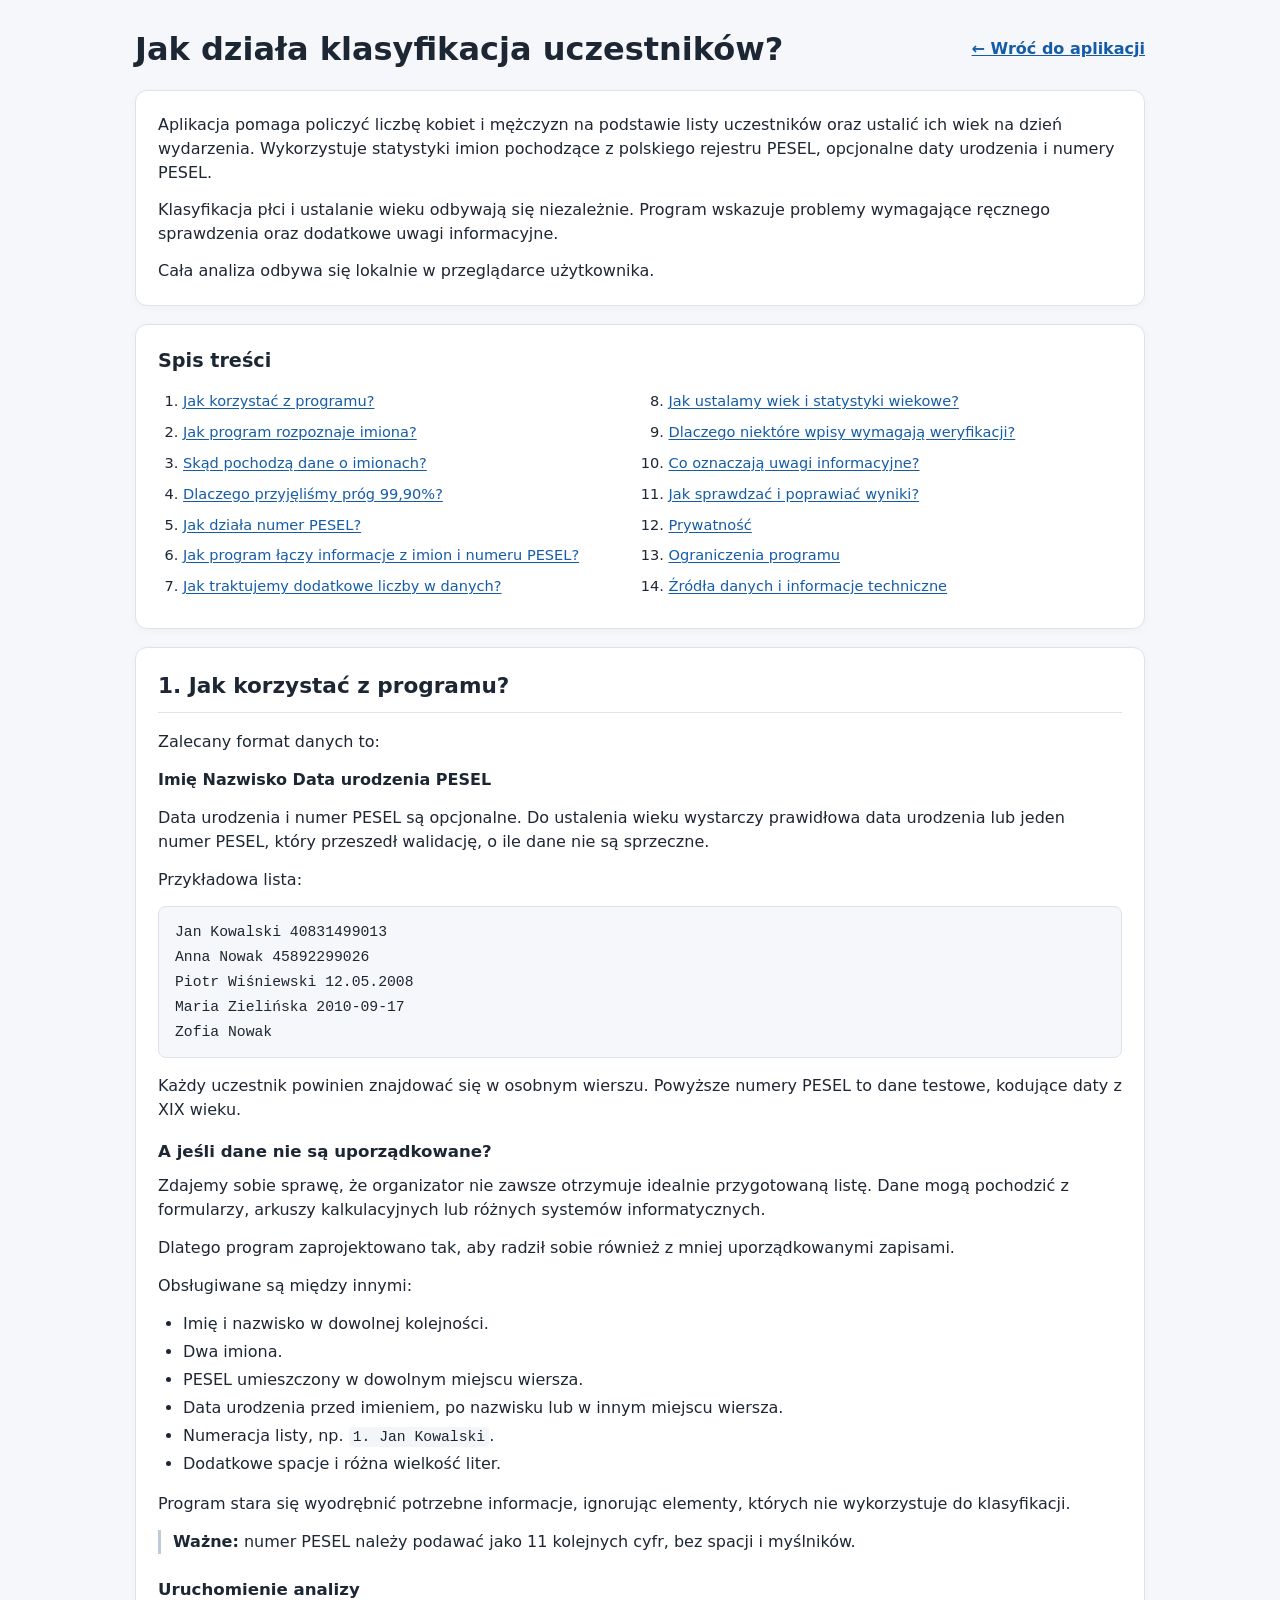
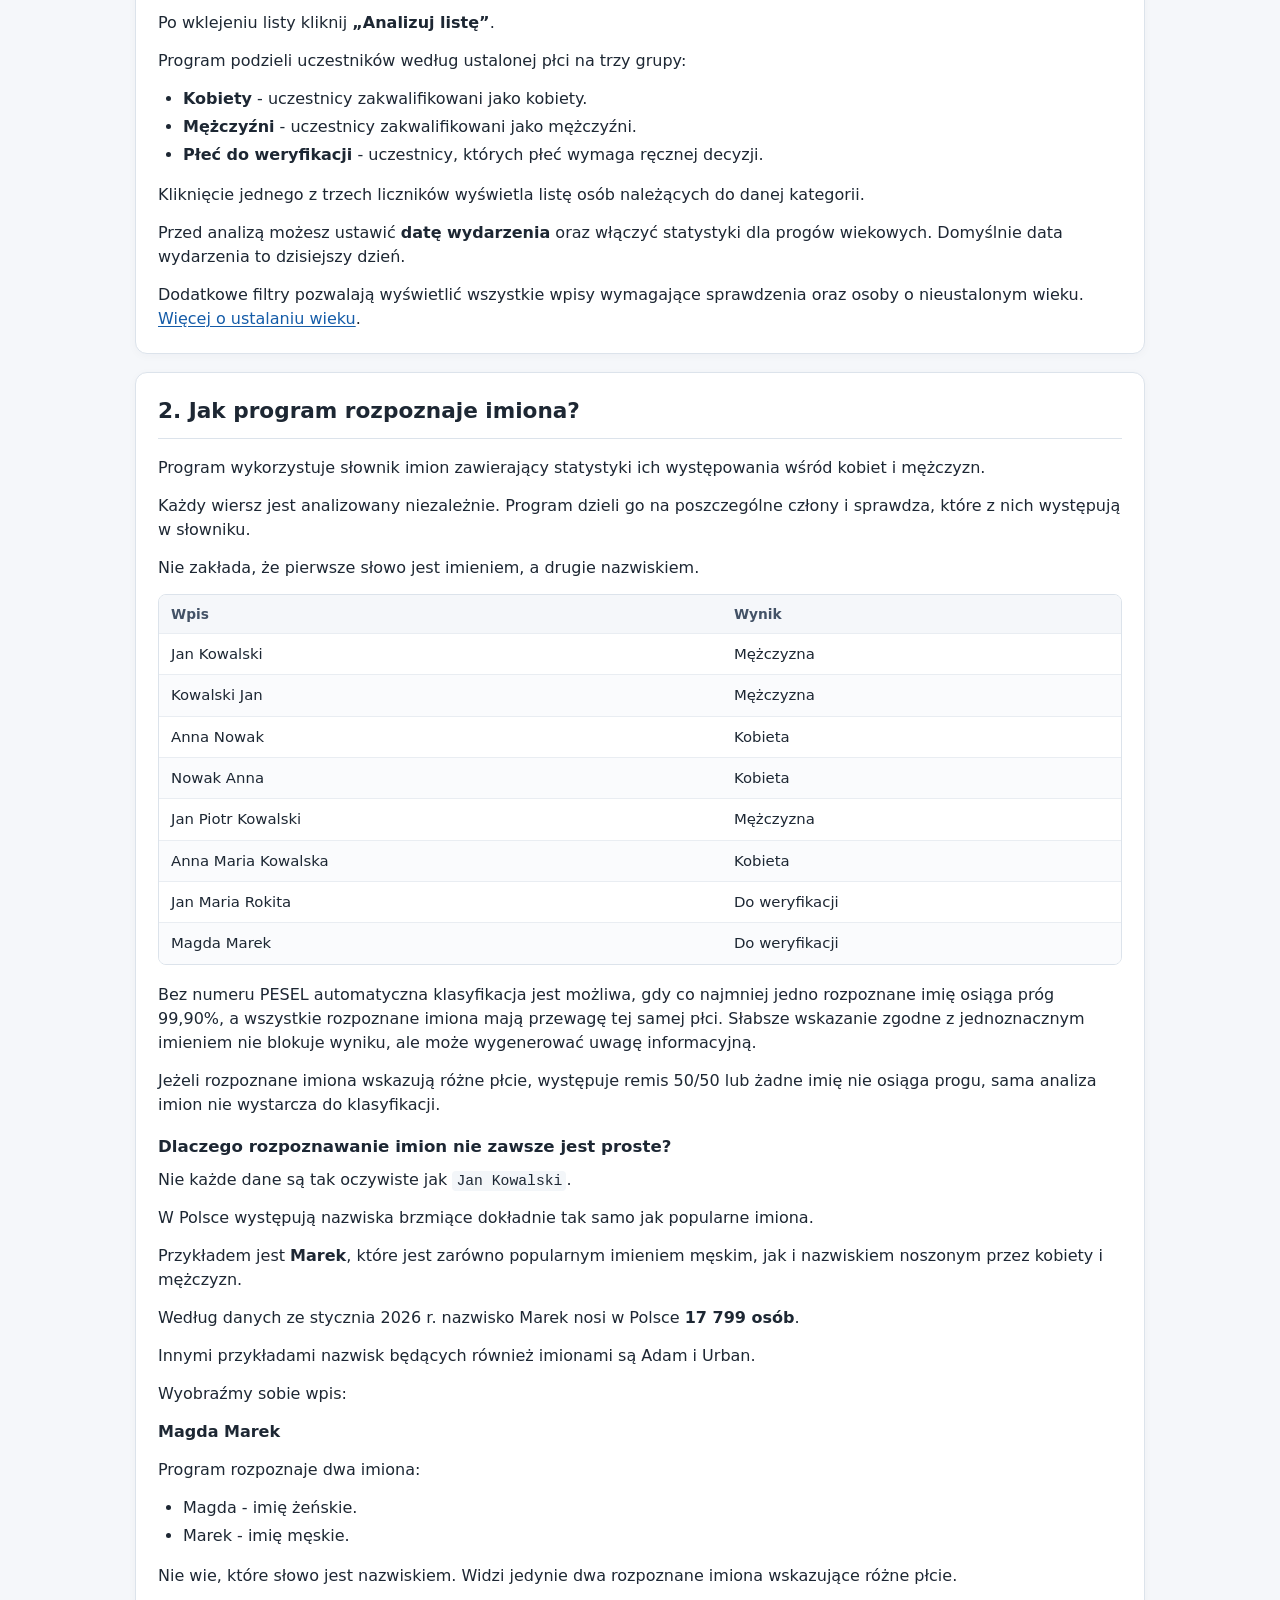
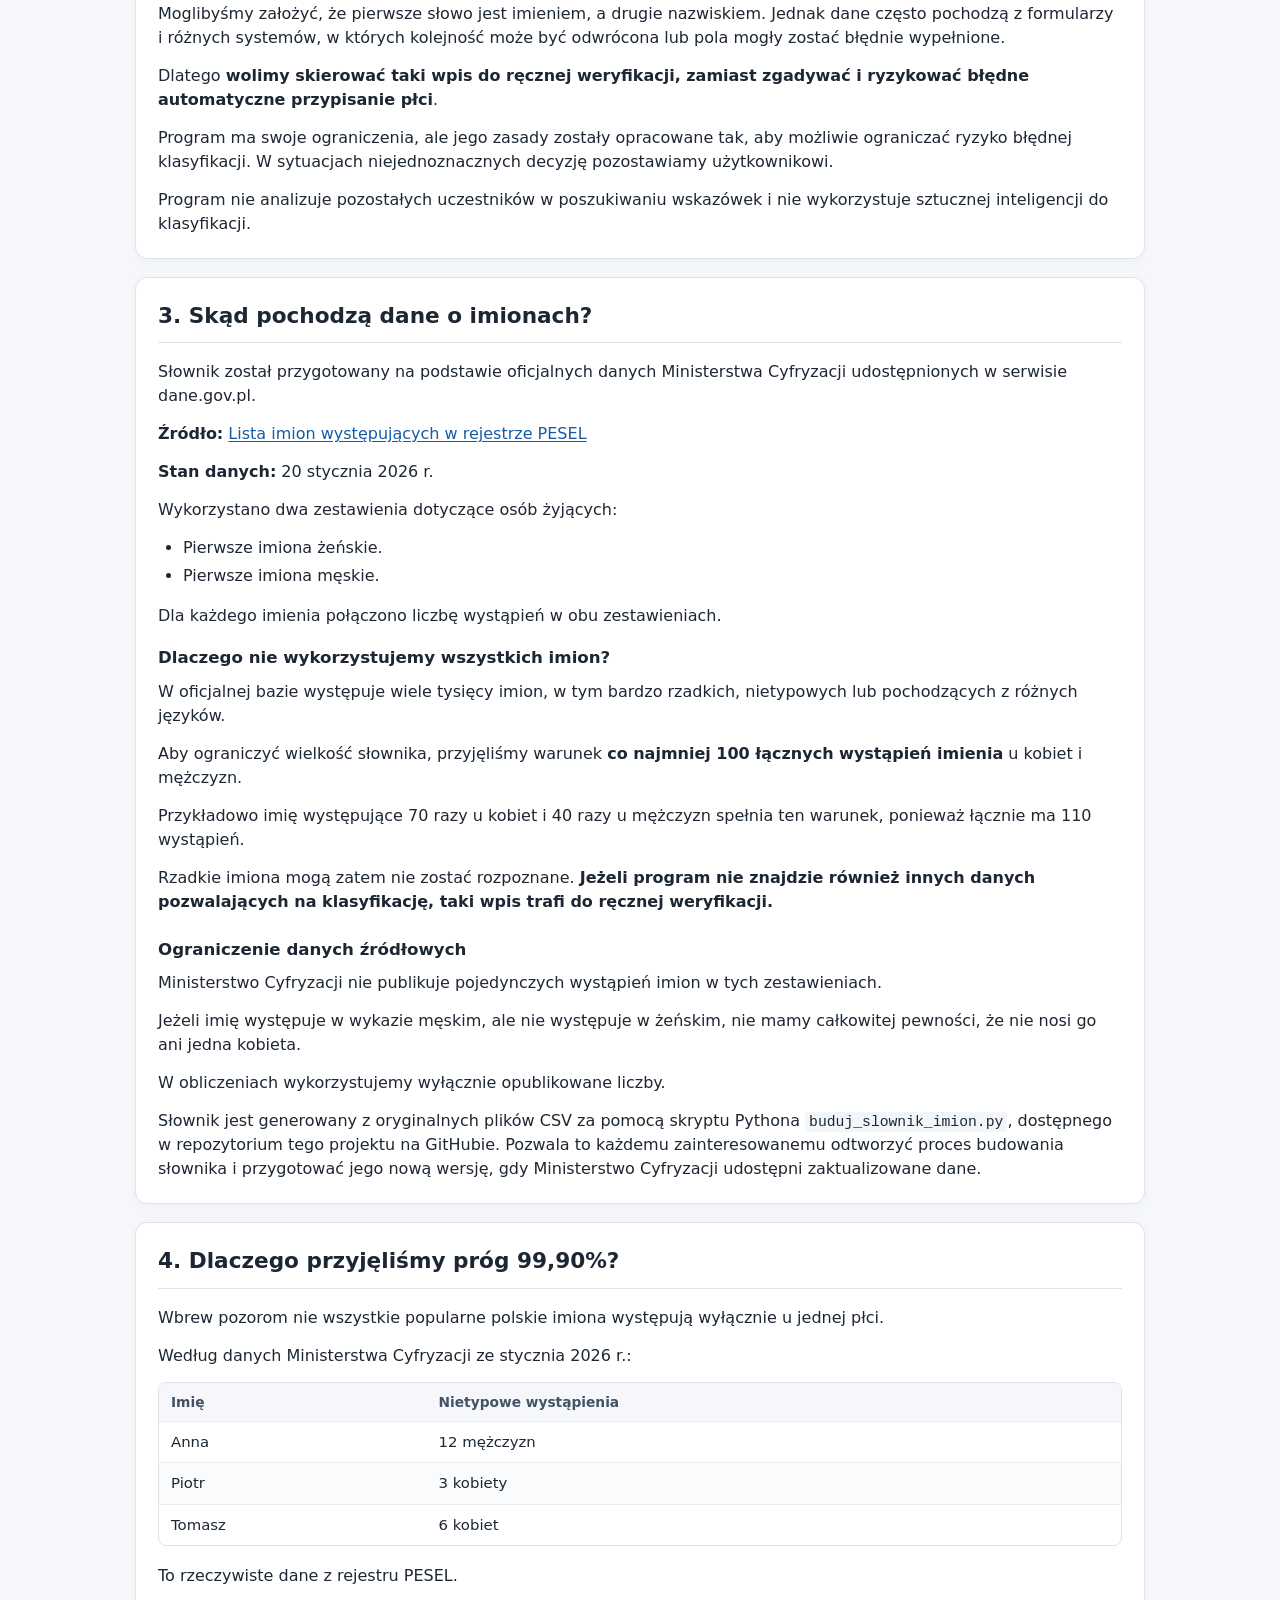
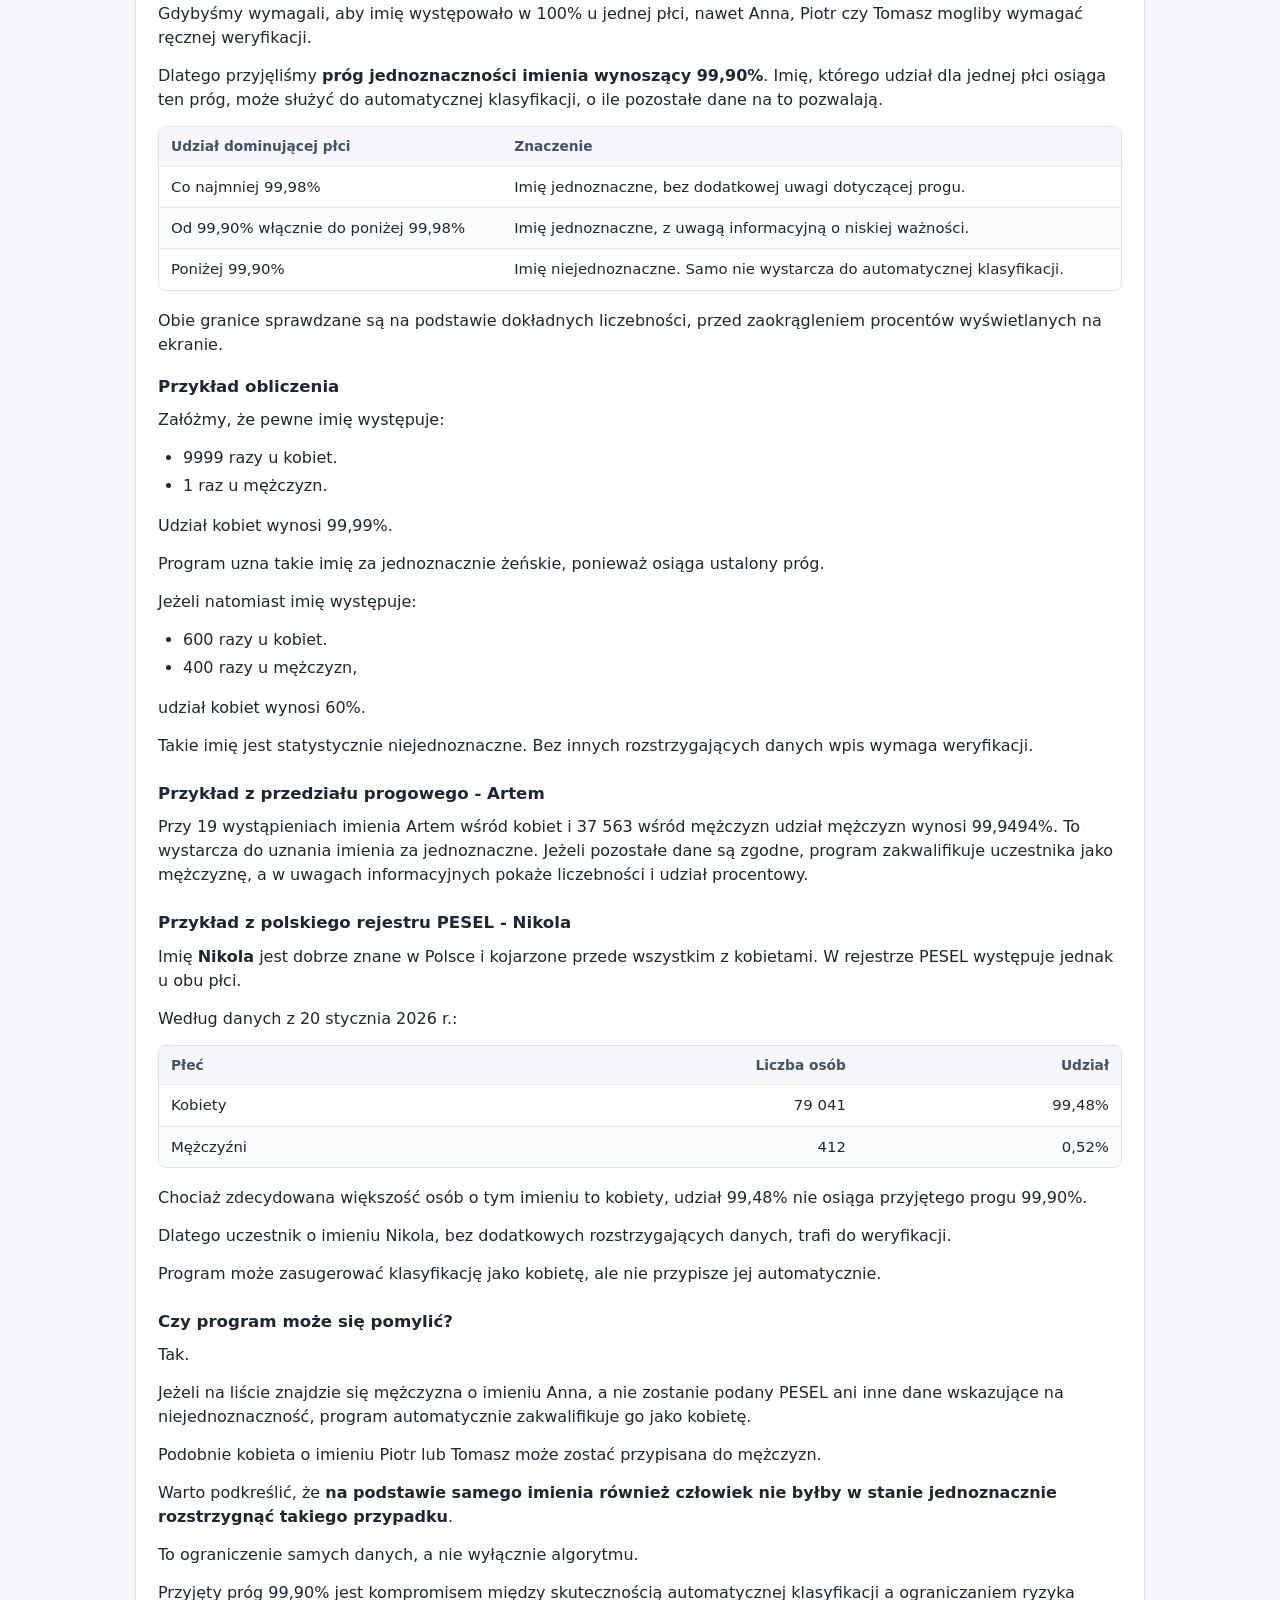
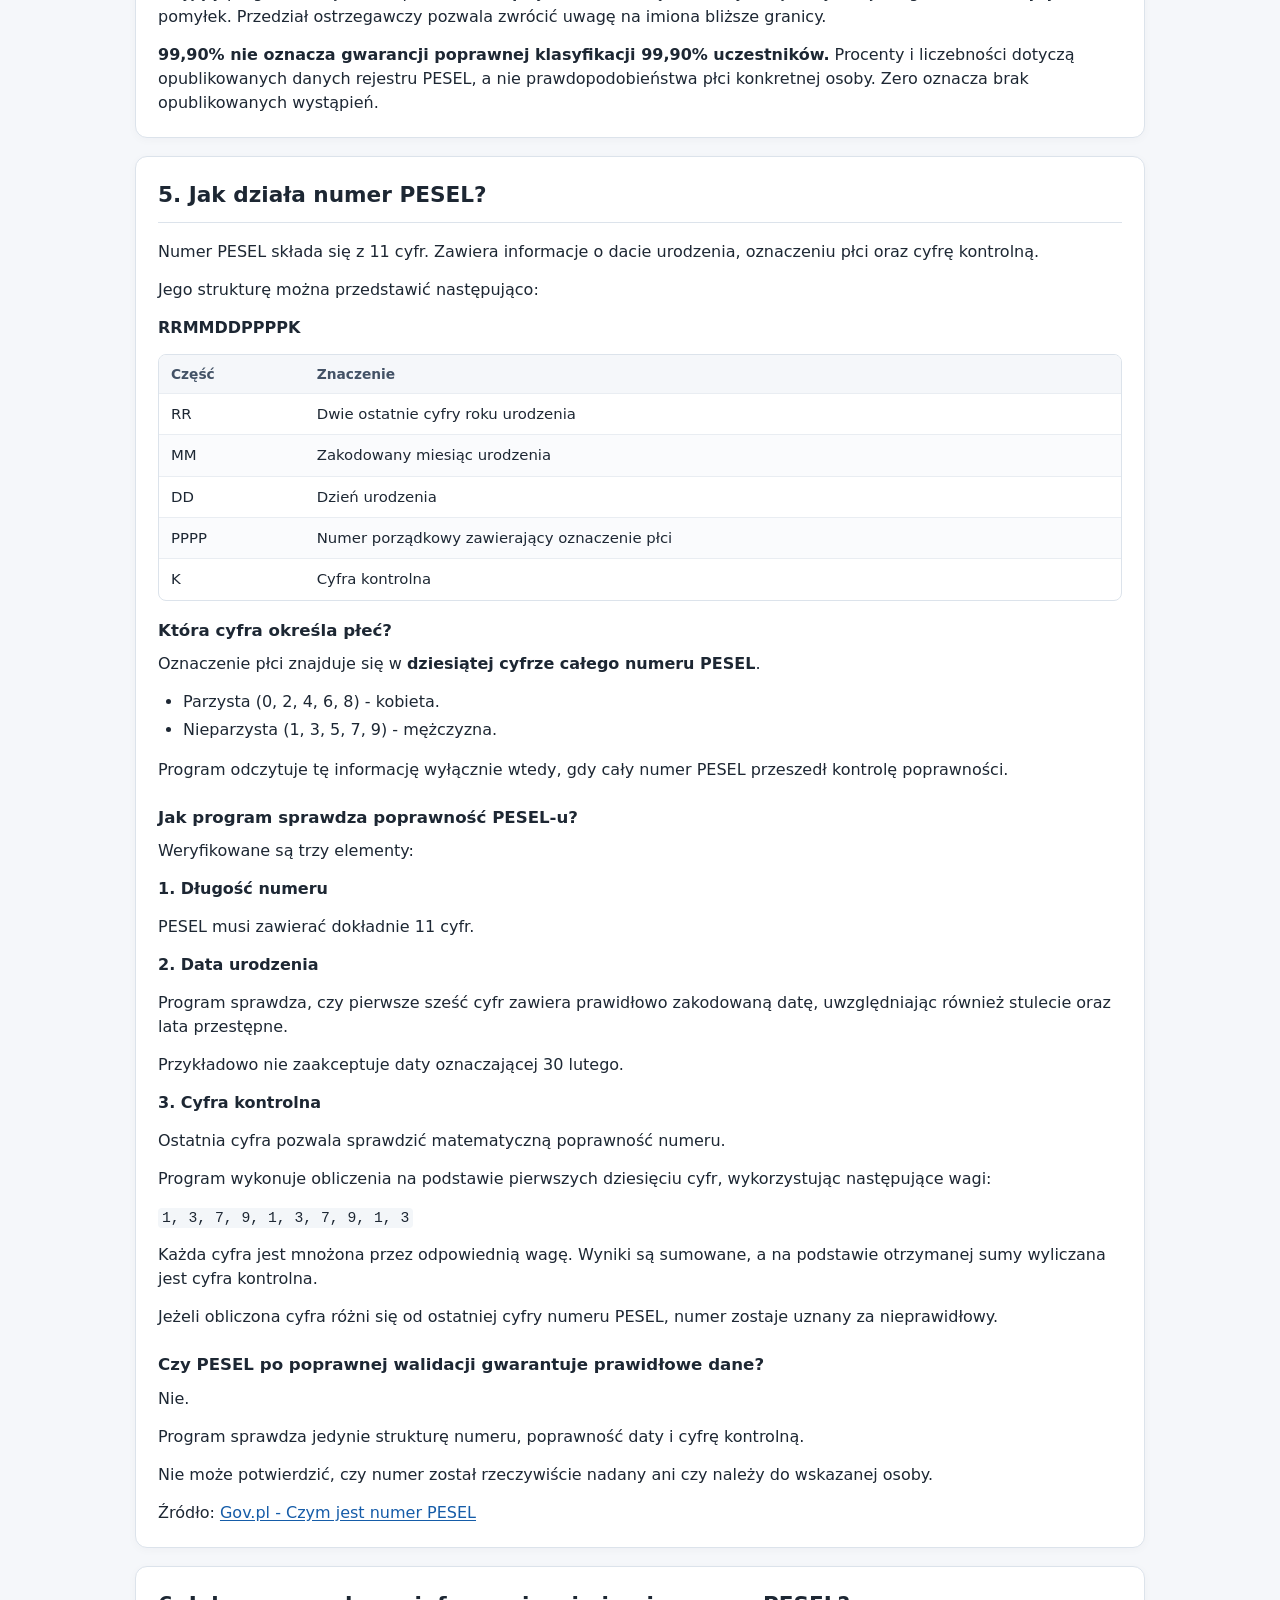
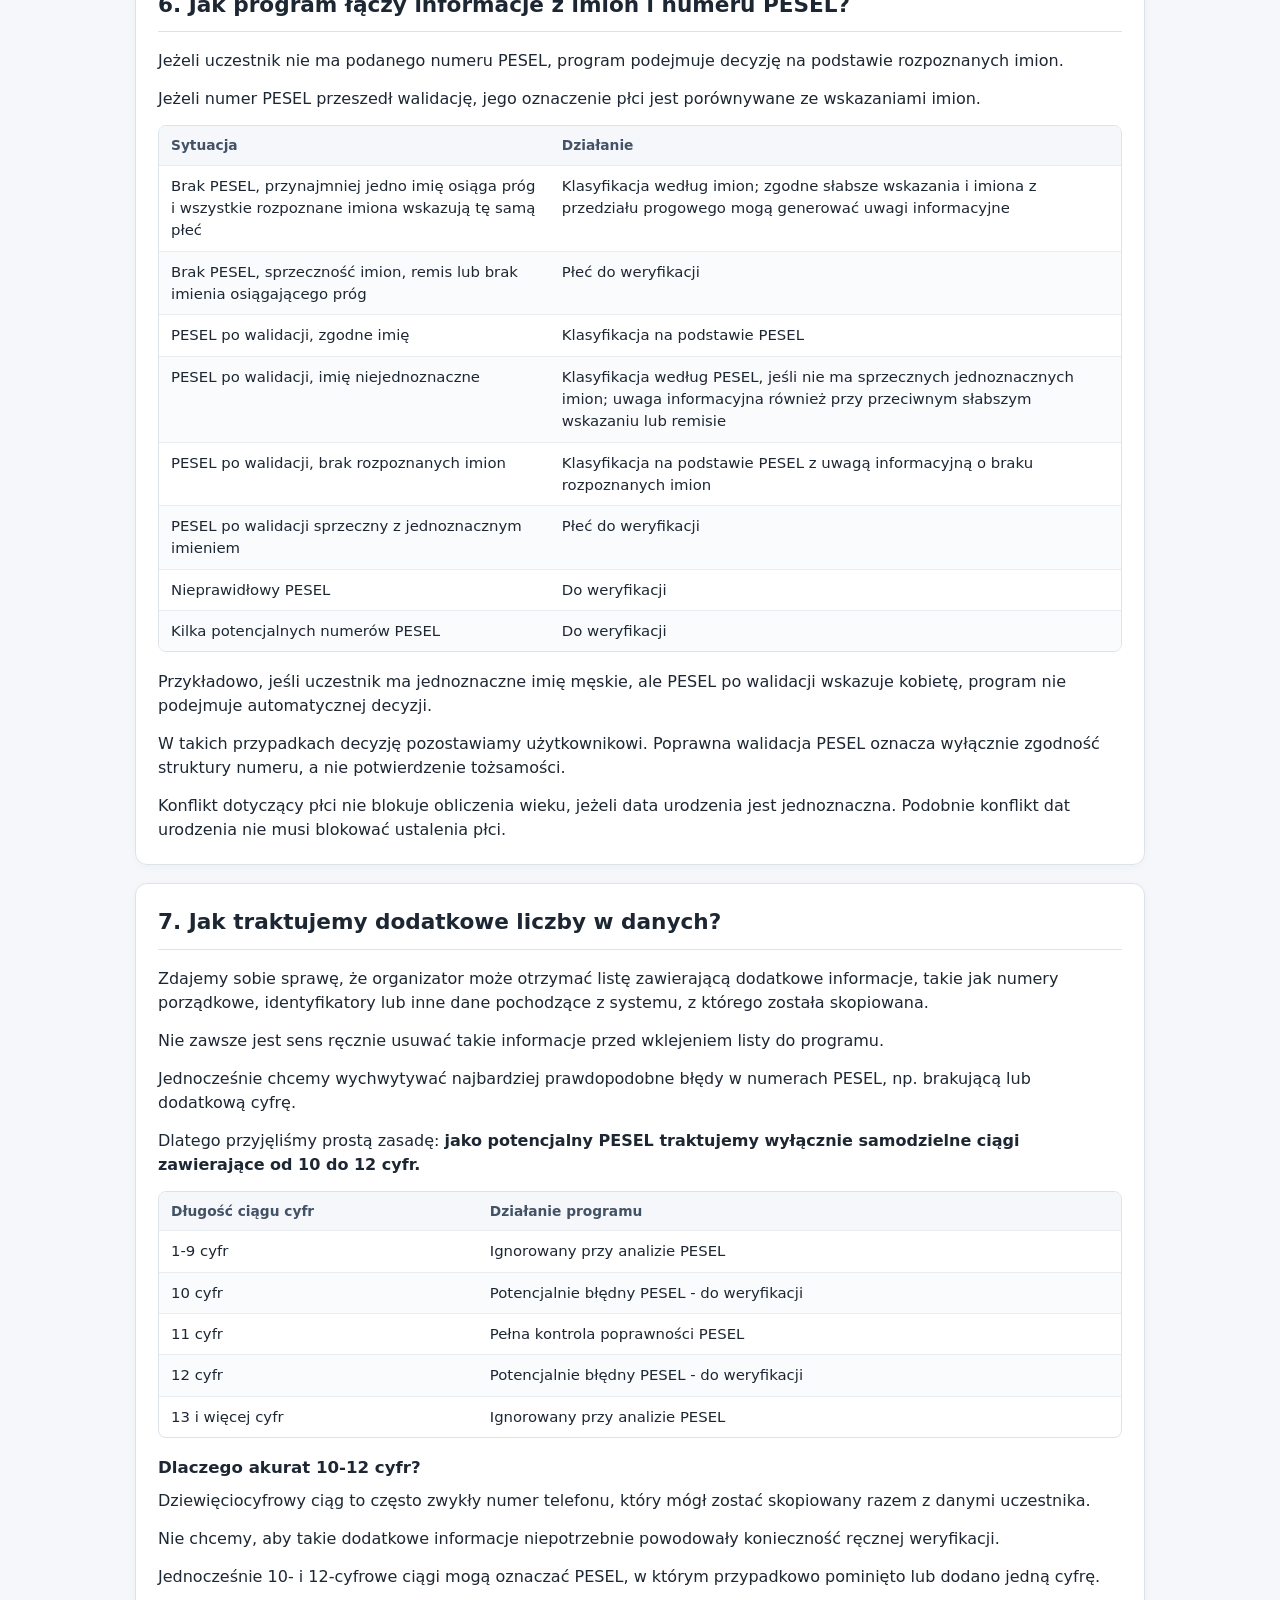
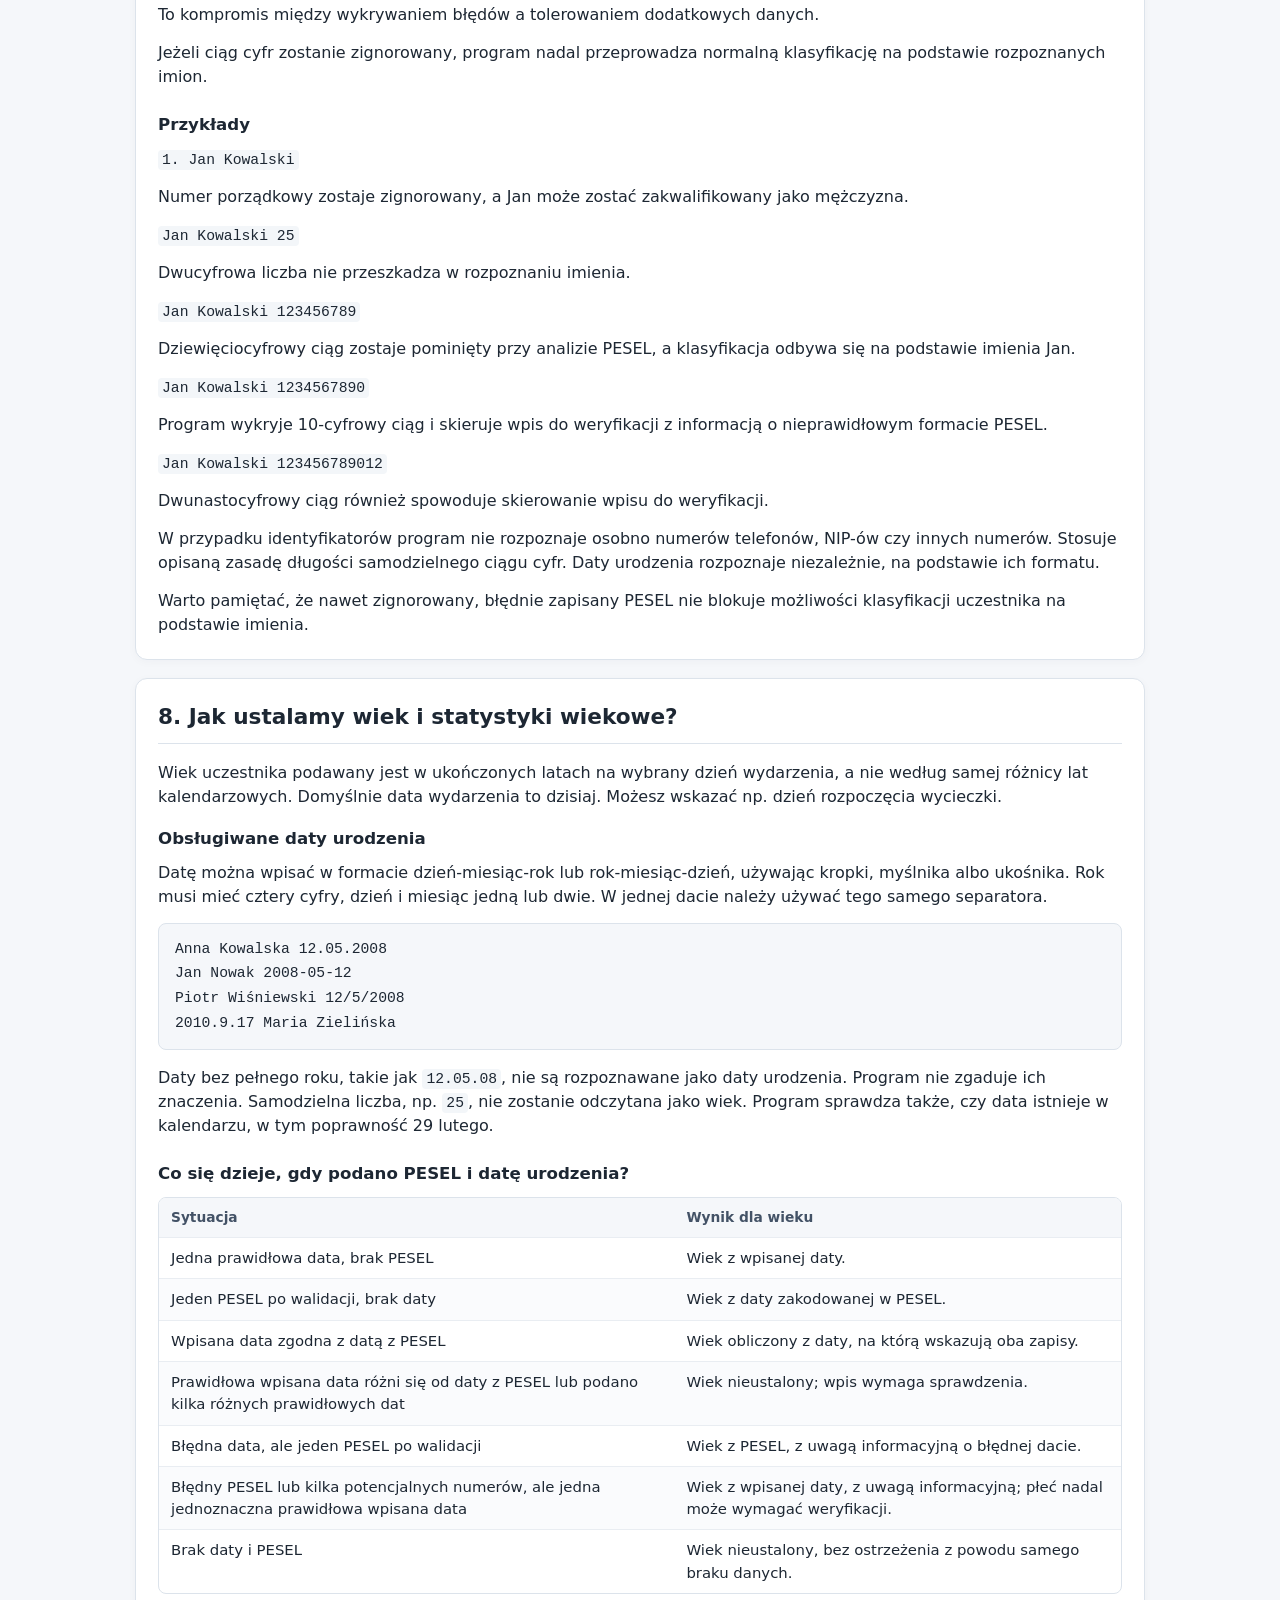
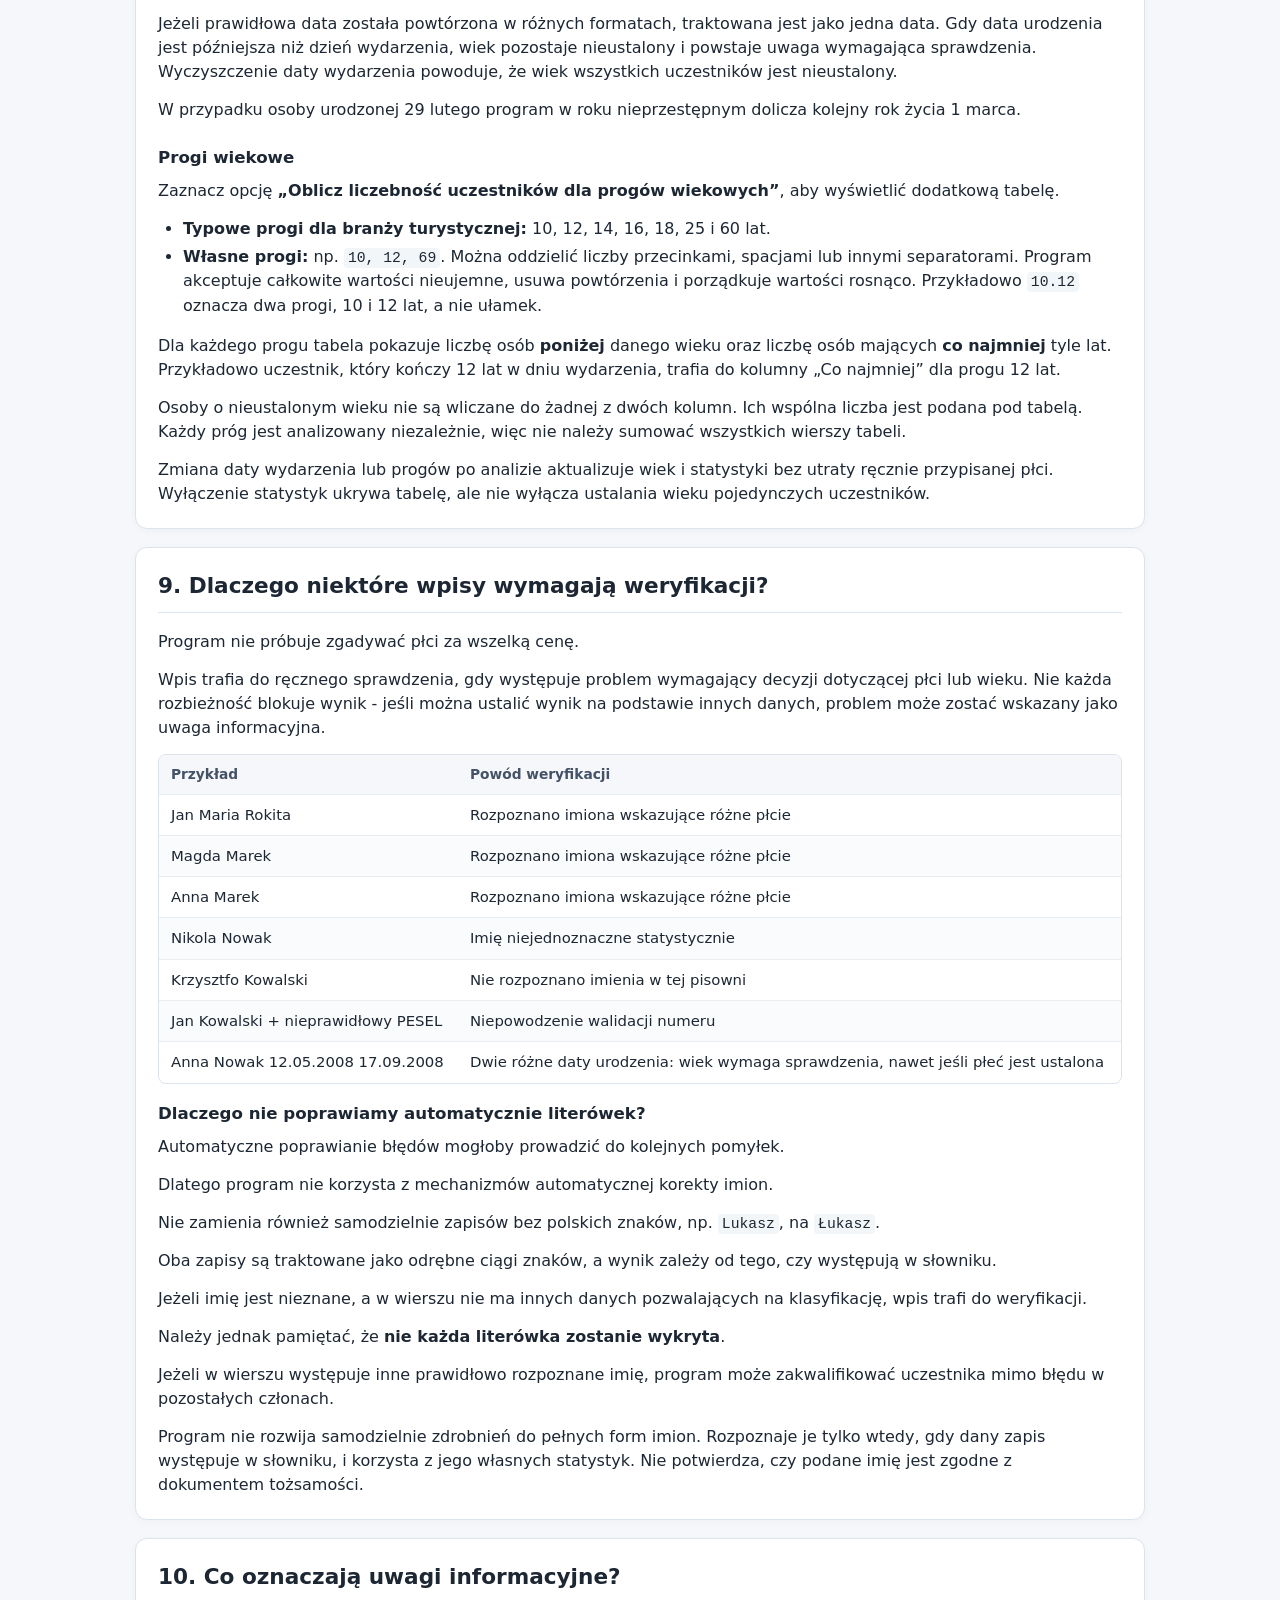
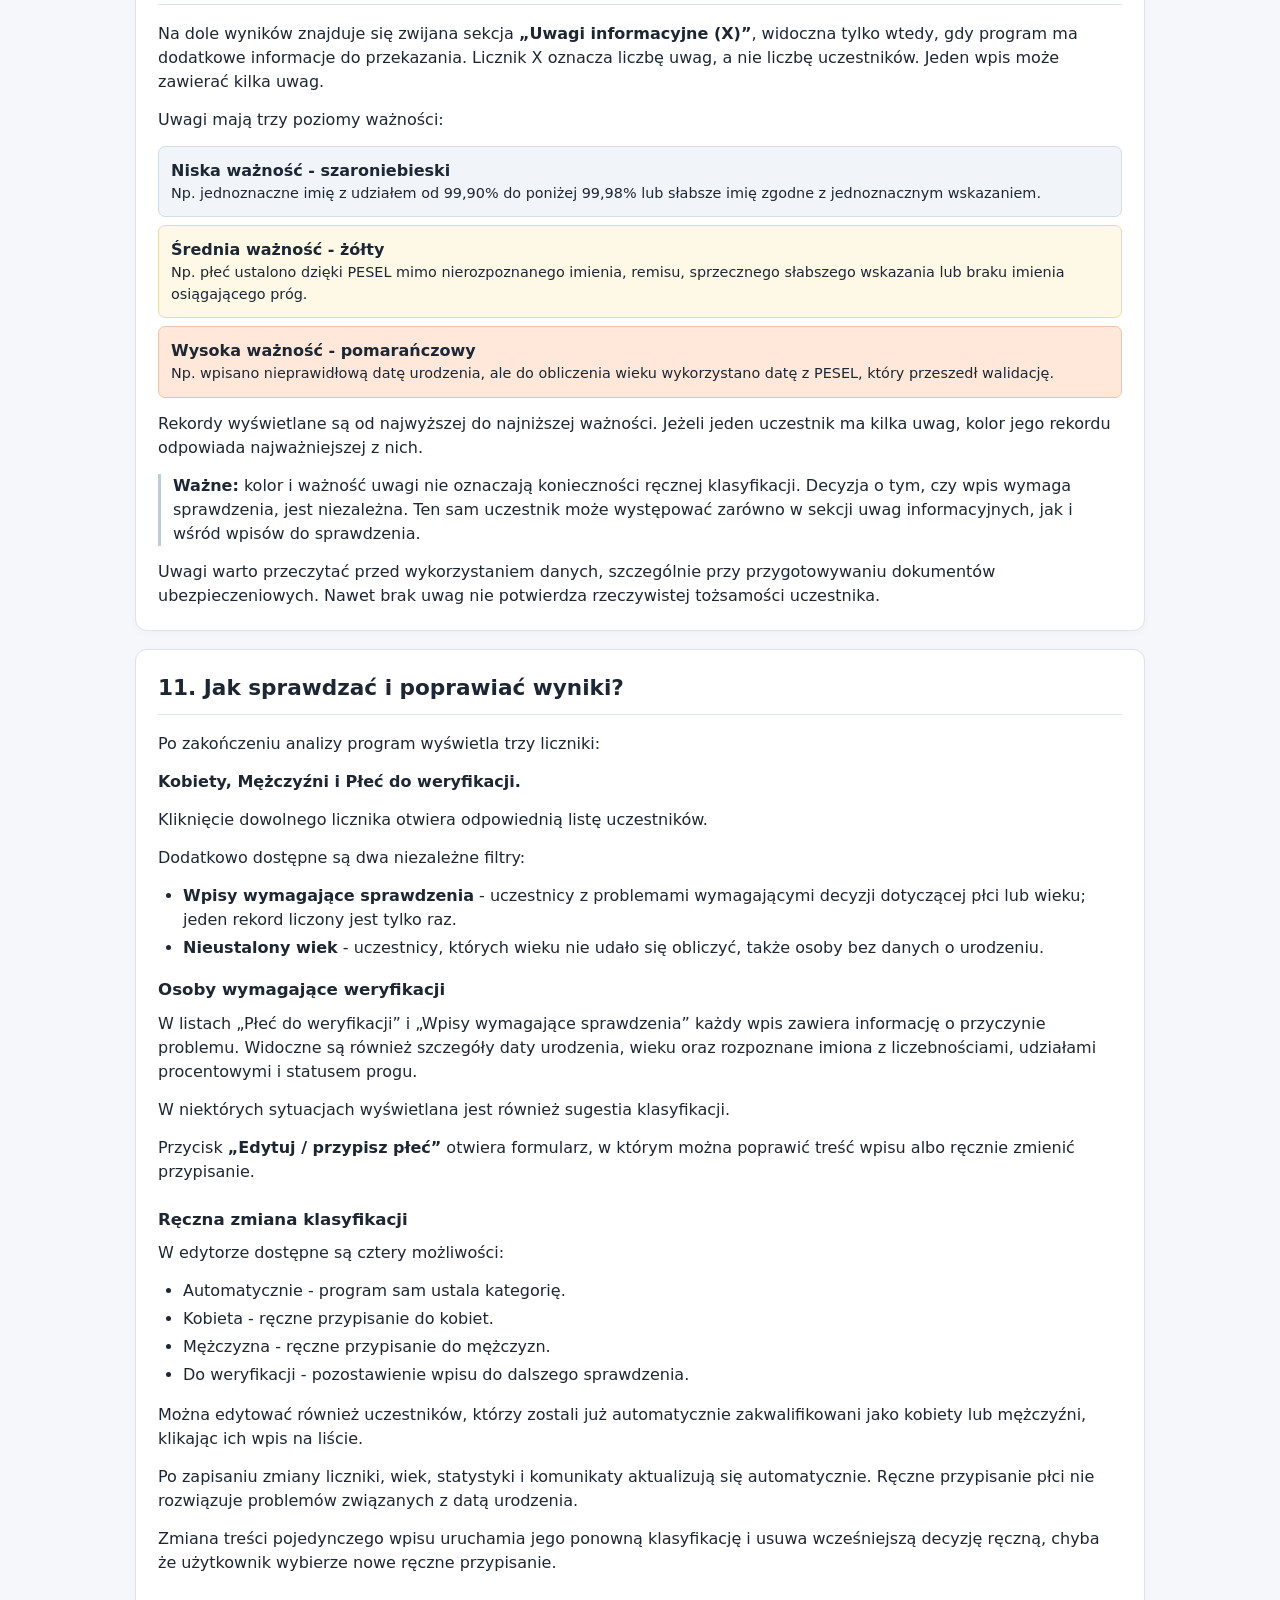
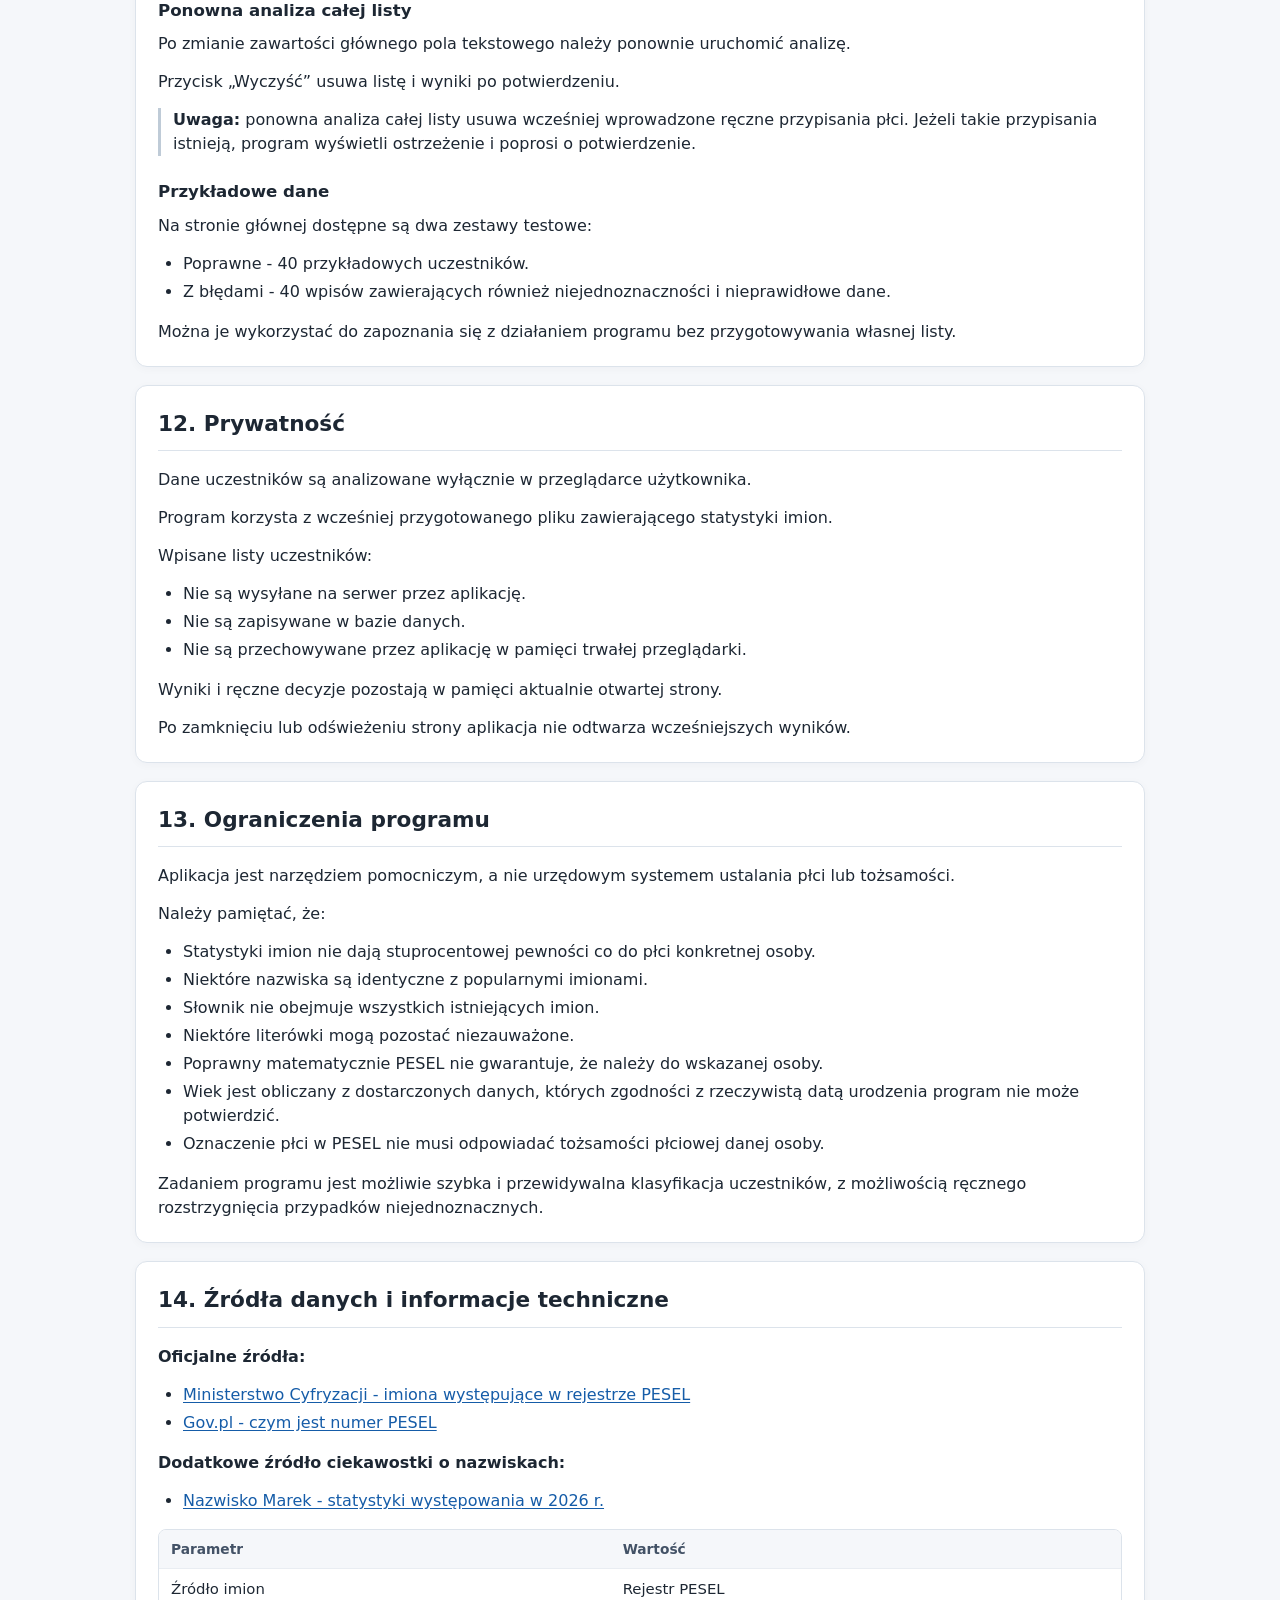
==== commit 32a31908: "Release v1.1" ====
--- a/pomoc.html
+++ b/pomoc.html
@@ -5,9 +5,9 @@
   <meta name="viewport" content="width=device-width, initial-scale=1">
   <meta name="color-scheme" content="light">
   <meta name="referrer" content="no-referrer">
-  <meta name="description" content="Jak działa klasyfikacja uczestników? Instrukcja użytkowania, rozpoznawanie imion, PESEL, weryfikacja wyników i prywatność.">
+  <meta name="description" content="Jak działa klasyfikacja uczestników? Instrukcja użytkowania, rozpoznawanie imion, PESEL, daty urodzenia, statystyki wiekowe, weryfikacja wyników i prywatność.">
   <title>Jak działa klasyfikacja uczestników?</title>
-  <link rel="stylesheet" href="./style.css">
+  <link rel="stylesheet" href="./style.css?v=1.1.2">
 </head>
 <body>
   <main class="container help-page">
@@ -17,8 +17,8 @@
     </header>
 
     <section class="panel help-intro" aria-label="Wprowadzenie">
-<p>Aplikacja pomaga policzyć liczbę kobiet i mężczyzn na podstawie listy uczestników. Wykorzystuje statystyki imion pochodzące z polskiego rejestru PESEL oraz opcjonalne numery PESEL.</p>
-<p>Osoby, których dane pozwalają na automatyczną klasyfikację, są przypisywane do odpowiedniej grupy. Pozostałe wpisy trafiają do ręcznej weryfikacji.</p>
+<p>Aplikacja pomaga policzyć liczbę kobiet i mężczyzn na podstawie listy uczestników oraz ustalić ich wiek na dzień wydarzenia. Wykorzystuje statystyki imion pochodzące z polskiego rejestru PESEL, opcjonalne daty urodzenia i numery PESEL.</p>
+<p>Klasyfikacja płci i ustalanie wieku odbywają się niezależnie. Program wskazuje problemy wymagające ręcznego sprawdzenia oraz dodatkowe uwagi informacyjne.</p>
 <p>Cała analiza odbywa się lokalnie w przeglądarce użytkownika.</p>
     </section>
 
@@ -28,11 +28,13 @@
         <li><a href="#sekcja-1">Jak korzystać z programu?</a></li>
         <li><a href="#sekcja-2">Jak program rozpoznaje imiona?</a></li>
         <li><a href="#sekcja-3">Skąd pochodzą dane o imionach?</a></li>
-        <li><a href="#sekcja-4">Dlaczego przyjęliśmy próg 99,98%?</a></li>
+        <li><a href="#sekcja-4">Dlaczego przyjęliśmy próg 99,90%?</a></li>
         <li><a href="#sekcja-5">Jak działa numer PESEL?</a></li>
         <li><a href="#sekcja-6">Jak program łączy informacje z imion i numeru PESEL?</a></li>
         <li><a href="#sekcja-7">Jak traktujemy dodatkowe liczby w danych?</a></li>
+        <li><a href="#sekcja-wiek">Jak ustalamy wiek i statystyki wiekowe?</a></li>
         <li><a href="#sekcja-8">Dlaczego niektóre wpisy wymagają weryfikacji?</a></li>
+        <li><a href="#sekcja-uwagi">Co oznaczają uwagi informacyjne?</a></li>
         <li><a href="#sekcja-9">Jak sprawdzać i poprawiać wyniki?</a></li>
         <li><a href="#sekcja-10">Prywatność</a></li>
         <li><a href="#sekcja-11">Ograniczenia programu</a></li>
@@ -43,15 +45,16 @@
     <section class="panel help-section" id="sekcja-1" aria-labelledby="naglowek-1">
 <h2 id="naglowek-1">1. Jak korzystać z programu?</h2>
 <p>Zalecany format danych to:</p>
-<p><strong>Imię Nazwisko PESEL</strong></p>
-<p>Numer PESEL jest opcjonalny, ale jego podanie zwiększa możliwości prawidłowej klasyfikacji.</p>
+<p><strong>Imię Nazwisko Data urodzenia PESEL</strong></p>
+<p>Data urodzenia i numer PESEL są opcjonalne. Do ustalenia wieku wystarczy prawidłowa data urodzenia lub jeden numer PESEL, który przeszedł walidację, o ile dane nie są sprzeczne.</p>
 <p>Przykładowa lista:</p>
 <pre><code class="language-text">Jan Kowalski 40831499013
 Anna Nowak 45892299026
-Piotr Wiśniewski
-Maria Zielińska
+Piotr Wiśniewski 12.05.2008
+Maria Zielińska 2010-09-17
+Zofia Nowak
 </code></pre>
-<p>Każdy uczestnik powinien znajdować się w osobnym wierszu.</p>
+<p>Każdy uczestnik powinien znajdować się w osobnym wierszu. Powyższe numery PESEL to dane testowe, kodujące daty z XIX wieku.</p>
 <h3 id="a-jesli-dane-nie-sa-uporzadkowane">A jeśli dane nie są uporządkowane?</h3>
 <p>Zdajemy sobie sprawę, że organizator nie zawsze otrzymuje idealnie przygotowaną listę. Dane mogą pochodzić z formularzy, arkuszy kalkulacyjnych lub różnych systemów informatycznych.</p>
 <p>Dlatego program zaprojektowano tak, aby radził sobie również z mniej uporządkowanymi zapisami.</p>
@@ -60,6 +63,7 @@
 <li>Imię i nazwisko w dowolnej kolejności.</li>
 <li>Dwa imiona.</li>
 <li>PESEL umieszczony w dowolnym miejscu wiersza.</li>
+<li>Data urodzenia przed imieniem, po nazwisku lub w innym miejscu wiersza.</li>
 <li>Numeracja listy, np. <code>1. Jan Kowalski</code>.</li>
 <li>Dodatkowe spacje i różna wielkość liter.</li>
 </ul>
@@ -67,13 +71,15 @@
 <p class="help-note"><strong>Ważne:</strong> numer PESEL należy podawać jako 11 kolejnych cyfr, bez spacji i myślników.</p>
 <h3 id="uruchomienie-analizy">Uruchomienie analizy</h3>
 <p>Po wklejeniu listy kliknij <strong>„Analizuj listę”</strong>.</p>
-<p>Program podzieli uczestników na trzy grupy:</p>
+<p>Program podzieli uczestników według ustalonej płci na trzy grupy:</p>
 <ul>
 <li><strong>Kobiety</strong> - uczestnicy zakwalifikowani jako kobiety.</li>
 <li><strong>Mężczyźni</strong> - uczestnicy zakwalifikowani jako mężczyźni.</li>
-<li><strong>Do weryfikacji</strong> - uczestnicy wymagający dodatkowego sprawdzenia.</li>
+<li><strong>Płeć do weryfikacji</strong> - uczestnicy, których płeć wymaga ręcznej decyzji.</li>
 </ul>
 <p>Kliknięcie jednego z trzech liczników wyświetla listę osób należących do danej kategorii.</p>
+<p>Przed analizą możesz ustawić <strong>datę wydarzenia</strong> oraz włączyć statystyki dla progów wiekowych. Domyślnie data wydarzenia to dzisiejszy dzień.</p>
+<p>Dodatkowe filtry pozwalają wyświetlić wszystkie wpisy wymagające sprawdzenia oraz osoby o nieustalonym wieku. <a href="#sekcja-wiek">Więcej o ustalaniu wieku</a>.</p>
     </section>
 
     <section class="panel help-section" id="sekcja-2" aria-labelledby="naglowek-2">
@@ -123,8 +129,8 @@
 </tr>
 </tbody>
 </table></div>
-<p>Jeżeli wszystkie rozpoznane imiona jednoznacznie wskazują tę samą płeć, uczestnik zostaje automatycznie zakwalifikowany.</p>
-<p>Jeżeli rozpoznane imiona wskazują różne płcie, wpis wymaga weryfikacji.</p>
+<p>Bez numeru PESEL automatyczna klasyfikacja jest możliwa, gdy co najmniej jedno rozpoznane imię osiąga próg 99,90%, a wszystkie rozpoznane imiona mają przewagę tej samej płci. Słabsze wskazanie zgodne z jednoznacznym imieniem nie blokuje wyniku, ale może wygenerować uwagę informacyjną.</p>
+<p>Jeżeli rozpoznane imiona wskazują różne płcie, występuje remis 50/50 lub żadne imię nie osiąga progu, sama analiza imion nie wystarcza do klasyfikacji.</p>
 <h3 id="dlaczego-rozpoznawanie-imion-nie-zawsze-jest-proste">Dlaczego rozpoznawanie imion nie zawsze jest proste?</h3>
 <p>Nie każde dane są tak oczywiste jak <code>Jan Kowalski</code>.</p>
 <p>W Polsce występują nazwiska brzmiące dokładnie tak samo jak popularne imiona.</p>
@@ -169,7 +175,7 @@
     </section>
 
     <section class="panel help-section" id="sekcja-4" aria-labelledby="naglowek-4">
-<h2 id="naglowek-4">4. Dlaczego przyjęliśmy próg 99,98%?</h2>
+<h2 id="naglowek-4">4. Dlaczego przyjęliśmy próg 99,90%?</h2>
 <p>Wbrew pozorom nie wszystkie popularne polskie imiona występują wyłącznie u jednej płci.</p>
 <p>Według danych Ministerstwa Cyfryzacji ze stycznia 2026 r.:</p>
 <div aria-label="Tabela danych" class="help-table-wrap" role="region" tabindex="0"><table>
@@ -196,8 +202,15 @@
 </table></div>
 <p>To rzeczywiste dane z rejestru PESEL.</p>
 <p>Gdybyśmy wymagali, aby imię występowało w 100% u jednej płci, nawet Anna, Piotr czy Tomasz mogliby wymagać ręcznej weryfikacji.</p>
-<p>Dlatego przyjęliśmy <strong>próg automatycznej klasyfikacji wynoszący 99,98%</strong>.</p>
-<p>Oznacza to, że co najmniej 99,98% opublikowanych wystąpień danego imienia musi przypadać na jedną płeć.</p>
+<p>Dlatego przyjęliśmy <strong>próg jednoznaczności imienia wynoszący 99,90%</strong>. Imię, którego udział dla jednej płci osiąga ten próg, może służyć do automatycznej klasyfikacji, o ile pozostałe dane na to pozwalają.</p>
+<div aria-label="Progi jednoznaczności imion" class="help-table-wrap" role="region" tabindex="0"><table>
+<thead><tr><th scope="col">Udział dominującej płci</th><th scope="col">Znaczenie</th></tr></thead>
+<tbody>
+<tr><td>Co najmniej 99,98%</td><td>Imię jednoznaczne, bez dodatkowej uwagi dotyczącej progu.</td></tr>
+<tr><td>Od 99,90% włącznie do poniżej 99,98%</td><td>Imię jednoznaczne, z uwagą informacyjną o niskiej ważności.</td></tr>
+<tr><td>Poniżej 99,90%</td><td>Imię niejednoznaczne. Samo nie wystarcza do automatycznej klasyfikacji.</td></tr>
+</tbody></table></div>
+<p>Obie granice sprawdzane są na podstawie dokładnych liczebności, przed zaokrągleniem procentów wyświetlanych na ekranie.</p>
 <h3 id="przykad-obliczenia">Przykład obliczenia</h3>
 <p>Załóżmy, że pewne imię występuje:</p>
 <ul>
@@ -205,14 +218,16 @@
 <li>1 raz u mężczyzn.</li>
 </ul>
 <p>Udział kobiet wynosi 99,99%.</p>
-<p>Program automatycznie uzna takie imię za żeńskie, ponieważ przekracza ustalony próg.</p>
+<p>Program uzna takie imię za jednoznacznie żeńskie, ponieważ osiąga ustalony próg.</p>
 <p>Jeżeli natomiast imię występuje:</p>
 <ul>
 <li>600 razy u kobiet.</li>
 <li>400 razy u mężczyzn,</li>
 </ul>
 <p>udział kobiet wynosi 60%.</p>
-<p>Takie imię jest statystycznie niejednoznaczne i wymaga weryfikacji.</p>
+<p>Takie imię jest statystycznie niejednoznaczne. Bez innych rozstrzygających danych wpis wymaga weryfikacji.</p>
+<h3 id="przyklad-artem">Przykład z przedziału progowego - Artem</h3>
+<p>Przy 19 wystąpieniach imienia Artem wśród kobiet i 37 563 wśród mężczyzn udział mężczyzn wynosi 99,9494%. To wystarcza do uznania imienia za jednoznaczne. Jeżeli pozostałe dane są zgodne, program zakwalifikuje uczestnika jako mężczyznę, a w uwagach informacyjnych pokaże liczebności i udział procentowy.</p>
 <h3 id="przykad-z-polskiego-rejestru-pesel-nikola">Przykład z polskiego rejestru PESEL - Nikola</h3>
 <p>Imię <strong>Nikola</strong> jest dobrze znane w Polsce i kojarzone przede wszystkim z kobietami. W rejestrze PESEL występuje jednak u obu płci.</p>
 <p>Według danych z 20 stycznia 2026 r.:</p>
@@ -237,7 +252,7 @@
 </tr>
 </tbody>
 </table></div>
-<p>Chociaż zdecydowana większość osób o tym imieniu to kobiety, udział 99,48% nie osiąga przyjętego progu 99,98%.</p>
+<p>Chociaż zdecydowana większość osób o tym imieniu to kobiety, udział 99,48% nie osiąga przyjętego progu 99,90%.</p>
 <p>Dlatego uczestnik o imieniu Nikola, bez dodatkowych rozstrzygających danych, trafi do weryfikacji.</p>
 <p>Program może zasugerować klasyfikację jako kobietę, ale nie przypisze jej automatycznie.</p>
 <h3 id="czy-program-moze-sie-pomylic">Czy program może się pomylić?</h3>
@@ -246,8 +261,8 @@
 <p>Podobnie kobieta o imieniu Piotr lub Tomasz może zostać przypisana do mężczyzn.</p>
 <p>Warto podkreślić, że <strong>na podstawie samego imienia również człowiek nie byłby w stanie jednoznacznie rozstrzygnąć takiego przypadku</strong>.</p>
 <p>To ograniczenie samych danych, a nie wyłącznie algorytmu.</p>
-<p>Przyjęty próg 99,98% jest kompromisem między skutecznością automatycznej klasyfikacji a ograniczaniem ryzyka pomyłek.</p>
-<p><strong>99,98% nie oznacza, że program gwarantuje poprawną klasyfikację 99,98% uczestników.</strong> Jest to kryterium oceny statystycznej jednoznaczności imienia.</p>
+<p>Przyjęty próg 99,90% jest kompromisem między skutecznością automatycznej klasyfikacji a ograniczaniem ryzyka pomyłek. Przedział ostrzegawczy pozwala zwrócić uwagę na imiona bliższe granicy.</p>
+<p><strong>99,90% nie oznacza gwarancji poprawnej klasyfikacji 99,90% uczestników.</strong> Procenty i liczebności dotyczą opublikowanych danych rejestru PESEL, a nie prawdopodobieństwa płci konkretnej osoby. Zero oznacza brak opublikowanych wystąpień.</p>
     </section>
 
     <section class="panel help-section" id="sekcja-5" aria-labelledby="naglowek-5">
@@ -305,7 +320,7 @@
 <p><code>1, 3, 7, 9, 1, 3, 7, 9, 1, 3</code></p>
 <p>Każda cyfra jest mnożona przez odpowiednią wagę. Wyniki są sumowane, a na podstawie otrzymanej sumy wyliczana jest cyfra kontrolna.</p>
 <p>Jeżeli obliczona cyfra różni się od ostatniej cyfry numeru PESEL, numer zostaje uznany za nieprawidłowy.</p>
-<h3 id="czy-poprawny-pesel-gwarantuje-prawidowe-dane">Czy poprawny PESEL gwarantuje prawidłowe dane?</h3>
+<h3 id="czy-poprawny-pesel-gwarantuje-prawidowe-dane">Czy PESEL po poprawnej walidacji gwarantuje prawidłowe dane?</h3>
 <p>Nie.</p>
 <p>Program sprawdza jedynie strukturę numeru, poprawność daty i cyfrę kontrolną.</p>
 <p>Nie może potwierdzić, czy numer został rzeczywiście nadany ani czy należy do wskazanej osoby.</p>
@@ -315,7 +330,7 @@
     <section class="panel help-section" id="sekcja-6" aria-labelledby="naglowek-6">
 <h2 id="naglowek-6">6. Jak program łączy informacje z imion i numeru PESEL?</h2>
 <p>Jeżeli uczestnik nie ma podanego numeru PESEL, program podejmuje decyzję na podstawie rozpoznanych imion.</p>
-<p>Jeżeli podano poprawny PESEL, jego oznaczenie płci jest porównywane ze wskazaniami imion.</p>
+<p>Jeżeli numer PESEL przeszedł walidację, jego oznaczenie płci jest porównywane ze wskazaniami imion.</p>
 <div aria-label="Tabela danych" class="help-table-wrap" role="region" tabindex="0"><table>
 <thead>
 <tr>
@@ -325,24 +340,28 @@
 </thead>
 <tbody>
 <tr>
-<td>Brak PESEL, jednoznaczne imię</td>
-<td>Klasyfikacja według imienia</td>
-</tr>
-<tr>
-<td>Poprawny PESEL, zgodne imię</td>
+<td>Brak PESEL, przynajmniej jedno imię osiąga próg i wszystkie rozpoznane imiona wskazują tę samą płeć</td>
+<td>Klasyfikacja według imion; zgodne słabsze wskazania i imiona z przedziału progowego mogą generować uwagi informacyjne</td>
+</tr>
+<tr>
+<td>Brak PESEL, sprzeczność imion, remis lub brak imienia osiągającego próg</td>
+<td>Płeć do weryfikacji</td>
+</tr>
+<tr>
+<td>PESEL po walidacji, zgodne imię</td>
 <td>Klasyfikacja na podstawie PESEL</td>
 </tr>
 <tr>
-<td>Poprawny PESEL, imię niejednoznaczne</td>
-<td>Klasyfikacja według PESEL, jeśli nie ma sprzecznych jednoznacznych imion</td>
-</tr>
-<tr>
-<td>Poprawny PESEL, brak rozpoznanych imion</td>
-<td>Klasyfikacja na podstawie PESEL</td>
-</tr>
-<tr>
-<td>Poprawny PESEL sprzeczny z jednoznacznym imieniem</td>
-<td>Do weryfikacji</td>
+<td>PESEL po walidacji, imię niejednoznaczne</td>
+<td>Klasyfikacja według PESEL, jeśli nie ma sprzecznych jednoznacznych imion; uwaga informacyjna również przy przeciwnym słabszym wskazaniu lub remisie</td>
+</tr>
+<tr>
+<td>PESEL po walidacji, brak rozpoznanych imion</td>
+<td>Klasyfikacja na podstawie PESEL z uwagą informacyjną o braku rozpoznanych imion</td>
+</tr>
+<tr>
+<td>PESEL po walidacji sprzeczny z jednoznacznym imieniem</td>
+<td>Płeć do weryfikacji</td>
 </tr>
 <tr>
 <td>Nieprawidłowy PESEL</td>
@@ -354,8 +373,9 @@
 </tr>
 </tbody>
 </table></div>
-<p>Przykładowo, jeśli uczestnik ma imię typowo męskie, ale poprawny PESEL wskazuje kobietę, program nie podejmuje automatycznej decyzji.</p>
-<p>W takich przypadkach decyzję pozostawiamy użytkownikowi.</p>
+<p>Przykładowo, jeśli uczestnik ma jednoznaczne imię męskie, ale PESEL po walidacji wskazuje kobietę, program nie podejmuje automatycznej decyzji.</p>
+<p>W takich przypadkach decyzję pozostawiamy użytkownikowi. Poprawna walidacja PESEL oznacza wyłącznie zgodność struktury numeru, a nie potwierdzenie tożsamości.</p>
+<p>Konflikt dotyczący płci nie blokuje obliczenia wieku, jeżeli data urodzenia jest jednoznaczna. Podobnie konflikt dat urodzenia nie musi blokować ustalenia płci.</p>
     </section>
 
     <section class="panel help-section" id="sekcja-7" aria-labelledby="naglowek-7">
@@ -411,14 +431,49 @@
 <p>Program wykryje 10-cyfrowy ciąg i skieruje wpis do weryfikacji z informacją o nieprawidłowym formacie PESEL.</p>
 <p><code>Jan Kowalski 123456789012</code></p>
 <p>Dwunastocyfrowy ciąg również spowoduje skierowanie wpisu do weryfikacji.</p>
-<p>Program nie rozpoznaje osobno numerów telefonów, NIP-ów czy innych identyfikatorów. Stosuje wyłącznie opisaną zasadę długości ciągu cyfr.</p>
+<p>W przypadku identyfikatorów program nie rozpoznaje osobno numerów telefonów, NIP-ów czy innych numerów. Stosuje opisaną zasadę długości samodzielnego ciągu cyfr. Daty urodzenia rozpoznaje niezależnie, na podstawie ich formatu.</p>
 <p>Warto pamiętać, że nawet zignorowany, błędnie zapisany PESEL nie blokuje możliwości klasyfikacji uczestnika na podstawie imienia.</p>
     </section>
 
+    <section class="panel help-section" id="sekcja-wiek" aria-labelledby="naglowek-wiek">
+<h2 id="naglowek-wiek">8. Jak ustalamy wiek i statystyki wiekowe?</h2>
+<p>Wiek uczestnika podawany jest w ukończonych latach na wybrany dzień wydarzenia, a nie według samej różnicy lat kalendarzowych. Domyślnie data wydarzenia to dzisiaj. Możesz wskazać np. dzień rozpoczęcia wycieczki.</p>
+<h3>Obsługiwane daty urodzenia</h3>
+<p>Datę można wpisać w formacie dzień-miesiąc-rok lub rok-miesiąc-dzień, używając kropki, myślnika albo ukośnika. Rok musi mieć cztery cyfry, dzień i miesiąc jedną lub dwie. W jednej dacie należy używać tego samego separatora.</p>
+<pre><code>Anna Kowalska 12.05.2008
+Jan Nowak 2008-05-12
+Piotr Wiśniewski 12/5/2008
+2010.9.17 Maria Zielińska</code></pre>
+<p>Daty bez pełnego roku, takie jak <code>12.05.08</code>, nie są rozpoznawane jako daty urodzenia. Program nie zgaduje ich znaczenia. Samodzielna liczba, np. <code>25</code>, nie zostanie odczytana jako wiek. Program sprawdza także, czy data istnieje w kalendarzu, w tym poprawność 29 lutego.</p>
+<h3>Co się dzieje, gdy podano PESEL i datę urodzenia?</h3>
+<div aria-label="Ustalanie daty urodzenia" class="help-table-wrap" role="region" tabindex="0"><table>
+<thead><tr><th scope="col">Sytuacja</th><th scope="col">Wynik dla wieku</th></tr></thead>
+<tbody>
+<tr><td>Jedna prawidłowa data, brak PESEL</td><td>Wiek z wpisanej daty.</td></tr>
+<tr><td>Jeden PESEL po walidacji, brak daty</td><td>Wiek z daty zakodowanej w PESEL.</td></tr>
+<tr><td>Wpisana data zgodna z datą z PESEL</td><td>Wiek obliczony z daty, na którą wskazują oba zapisy.</td></tr>
+<tr><td>Prawidłowa wpisana data różni się od daty z PESEL lub podano kilka różnych prawidłowych dat</td><td>Wiek nieustalony; wpis wymaga sprawdzenia.</td></tr>
+<tr><td>Błędna data, ale jeden PESEL po walidacji</td><td>Wiek z PESEL, z uwagą informacyjną o błędnej dacie.</td></tr>
+<tr><td>Błędny PESEL lub kilka potencjalnych numerów, ale jedna jednoznaczna prawidłowa wpisana data</td><td>Wiek z wpisanej daty, z uwagą informacyjną; płeć nadal może wymagać weryfikacji.</td></tr>
+<tr><td>Brak daty i PESEL</td><td>Wiek nieustalony, bez ostrzeżenia z powodu samego braku danych.</td></tr>
+</tbody></table></div>
+<p>Jeżeli prawidłowa data została powtórzona w różnych formatach, traktowana jest jako jedna data. Gdy data urodzenia jest późniejsza niż dzień wydarzenia, wiek pozostaje nieustalony i powstaje uwaga wymagająca sprawdzenia. Wyczyszczenie daty wydarzenia powoduje, że wiek wszystkich uczestników jest nieustalony.</p>
+<p>W przypadku osoby urodzonej 29 lutego program w roku nieprzestępnym dolicza kolejny rok życia 1 marca.</p>
+<h3>Progi wiekowe</h3>
+<p>Zaznacz opcję <strong>„Oblicz liczebność uczestników dla progów wiekowych”</strong>, aby wyświetlić dodatkową tabelę.</p>
+<ul>
+<li><strong>Typowe progi dla branży turystycznej:</strong> 10, 12, 14, 16, 18, 25 i 60 lat.</li>
+<li><strong>Własne progi:</strong> np. <code>10, 12, 69</code>. Można oddzielić liczby przecinkami, spacjami lub innymi separatorami. Program akceptuje całkowite wartości nieujemne, usuwa powtórzenia i porządkuje wartości rosnąco. Przykładowo <code>10.12</code> oznacza dwa progi, 10 i 12 lat, a nie ułamek.</li>
+</ul>
+<p>Dla każdego progu tabela pokazuje liczbę osób <strong>poniżej</strong> danego wieku oraz liczbę osób mających <strong>co najmniej</strong> tyle lat. Przykładowo uczestnik, który kończy 12 lat w dniu wydarzenia, trafia do kolumny „Co najmniej” dla progu 12 lat.</p>
+<p>Osoby o nieustalonym wieku nie są wliczane do żadnej z dwóch kolumn. Ich wspólna liczba jest podana pod tabelą. Każdy próg jest analizowany niezależnie, więc nie należy sumować wszystkich wierszy tabeli.</p>
+<p>Zmiana daty wydarzenia lub progów po analizie aktualizuje wiek i statystyki bez utraty ręcznie przypisanej płci. Wyłączenie statystyk ukrywa tabelę, ale nie wyłącza ustalania wieku pojedynczych uczestników.</p>
+    </section>
+
     <section class="panel help-section" id="sekcja-8" aria-labelledby="naglowek-8">
-<h2 id="naglowek-8">8. Dlaczego niektóre wpisy wymagają weryfikacji?</h2>
+<h2 id="naglowek-8">9. Dlaczego niektóre wpisy wymagają weryfikacji?</h2>
 <p>Program nie próbuje zgadywać płci za wszelką cenę.</p>
-<p>Gdy dane są sprzeczne, niejednoznaczne lub zawierają potencjalny błąd, wpis trafia do ręcznego sprawdzenia.</p>
+<p>Wpis trafia do ręcznego sprawdzenia, gdy występuje problem wymagający decyzji dotyczącej płci lub wieku. Nie każda rozbieżność blokuje wynik - jeśli można ustalić wynik na podstawie innych danych, problem może zostać wskazany jako uwaga informacyjna.</p>
 <div aria-label="Tabela danych" class="help-table-wrap" role="region" tabindex="0"><table>
 <thead>
 <tr>
@@ -450,6 +505,10 @@
 <tr>
 <td>Jan Kowalski + nieprawidłowy PESEL</td>
 <td>Niepowodzenie walidacji numeru</td>
+</tr>
+<tr>
+<td>Anna Nowak 12.05.2008 17.09.2008</td>
+<td>Dwie różne daty urodzenia: wiek wymaga sprawdzenia, nawet jeśli płeć jest ustalona</td>
 </tr>
 </tbody>
 </table></div>
@@ -461,15 +520,35 @@
 <p>Jeżeli imię jest nieznane, a w wierszu nie ma innych danych pozwalających na klasyfikację, wpis trafi do weryfikacji.</p>
 <p>Należy jednak pamiętać, że <strong>nie każda literówka zostanie wykryta</strong>.</p>
 <p>Jeżeli w wierszu występuje inne prawidłowo rozpoznane imię, program może zakwalifikować uczestnika mimo błędu w pozostałych członach.</p>
+<p>Program nie rozwija samodzielnie zdrobnień do pełnych form imion. Rozpoznaje je tylko wtedy, gdy dany zapis występuje w słowniku, i korzysta z jego własnych statystyk. Nie potwierdza, czy podane imię jest zgodne z dokumentem tożsamości.</p>
+    </section>
+
+    <section class="panel help-section" id="sekcja-uwagi" aria-labelledby="naglowek-uwagi">
+<h2 id="naglowek-uwagi">10. Co oznaczają uwagi informacyjne?</h2>
+<p>Na dole wyników znajduje się zwijana sekcja <strong>„Uwagi informacyjne (X)”</strong>, widoczna tylko wtedy, gdy program ma dodatkowe informacje do przekazania. Licznik X oznacza liczbę uwag, a nie liczbę uczestników. Jeden wpis może zawierać kilka uwag.</p>
+<p>Uwagi mają trzy poziomy ważności:</p>
+<div class="info-notes-list" style="margin-bottom: 14px" aria-label="Poziomy ważności uwag informacyjnych">
+<div class="info-item info-level-1"><strong>Niska ważność - szaroniebieski</strong><p class="reason">Np. jednoznaczne imię z udziałem od 99,90% do poniżej 99,98% lub słabsze imię zgodne z jednoznacznym wskazaniem.</p></div>
+<div class="info-item info-level-2"><strong>Średnia ważność - żółty</strong><p class="reason">Np. płeć ustalono dzięki PESEL mimo nierozpoznanego imienia, remisu, sprzecznego słabszego wskazania lub braku imienia osiągającego próg.</p></div>
+<div class="info-item info-level-3"><strong>Wysoka ważność - pomarańczowy</strong><p class="reason">Np. wpisano nieprawidłową datę urodzenia, ale do obliczenia wieku wykorzystano datę z PESEL, który przeszedł walidację.</p></div>
+</div>
+<p>Rekordy wyświetlane są od najwyższej do najniższej ważności. Jeżeli jeden uczestnik ma kilka uwag, kolor jego rekordu odpowiada najważniejszej z nich.</p>
+<p class="help-note"><strong>Ważne:</strong> kolor i ważność uwagi nie oznaczają konieczności ręcznej klasyfikacji. Decyzja o tym, czy wpis wymaga sprawdzenia, jest niezależna. Ten sam uczestnik może występować zarówno w sekcji uwag informacyjnych, jak i wśród wpisów do sprawdzenia.</p>
+<p>Uwagi warto przeczytać przed wykorzystaniem danych, szczególnie przy przygotowywaniu dokumentów ubezpieczeniowych. Nawet brak uwag nie potwierdza rzeczywistej tożsamości uczestnika.</p>
     </section>
 
     <section class="panel help-section" id="sekcja-9" aria-labelledby="naglowek-9">
-<h2 id="naglowek-9">9. Jak sprawdzać i poprawiać wyniki?</h2>
+<h2 id="naglowek-9">11. Jak sprawdzać i poprawiać wyniki?</h2>
 <p>Po zakończeniu analizy program wyświetla trzy liczniki:</p>
-<p><strong>Kobiety, Mężczyźni i Do weryfikacji.</strong></p>
+<p><strong>Kobiety, Mężczyźni i Płeć do weryfikacji.</strong></p>
 <p>Kliknięcie dowolnego licznika otwiera odpowiednią listę uczestników.</p>
+<p>Dodatkowo dostępne są dwa niezależne filtry:</p>
+<ul>
+<li><strong>Wpisy wymagające sprawdzenia</strong> - uczestnicy z problemami wymagającymi decyzji dotyczącej płci lub wieku; jeden rekord liczony jest tylko raz.</li>
+<li><strong>Nieustalony wiek</strong> - uczestnicy, których wieku nie udało się obliczyć, także osoby bez danych o urodzeniu.</li>
+</ul>
 <h3 id="osoby-wymagajace-weryfikacji">Osoby wymagające weryfikacji</h3>
-<p>W kategorii „Do weryfikacji” każdy wpis zawiera informację o przyczynie problemu.</p>
+<p>W listach „Płeć do weryfikacji” i „Wpisy wymagające sprawdzenia” każdy wpis zawiera informację o przyczynie problemu. Widoczne są również szczegóły daty urodzenia, wieku oraz rozpoznane imiona z liczebnościami, udziałami procentowymi i statusem progu.</p>
 <p>W niektórych sytuacjach wyświetlana jest również sugestia klasyfikacji.</p>
 <p>Przycisk <strong>„Edytuj / przypisz płeć”</strong> otwiera formularz, w którym można poprawić treść wpisu albo ręcznie zmienić przypisanie.</p>
 <h3 id="reczna-zmiana-klasyfikacji">Ręczna zmiana klasyfikacji</h3>
@@ -480,11 +559,12 @@
 <li>Mężczyzna - ręczne przypisanie do mężczyzn.</li>
 <li>Do weryfikacji - pozostawienie wpisu do dalszego sprawdzenia.</li>
 </ul>
-<p>Można edytować także uczestników, którzy zostali już automatycznie zakwalifikowani jako kobiety lub mężczyźni.</p>
-<p>Po zapisaniu zmiany liczniki aktualizują się automatycznie.</p>
+<p>Można edytować również uczestników, którzy zostali już automatycznie zakwalifikowani jako kobiety lub mężczyźni, klikając ich wpis na liście.</p>
+<p>Po zapisaniu zmiany liczniki, wiek, statystyki i komunikaty aktualizują się automatycznie. Ręczne przypisanie płci nie rozwiązuje problemów związanych z datą urodzenia.</p>
 <p>Zmiana treści pojedynczego wpisu uruchamia jego ponowną klasyfikację i usuwa wcześniejszą decyzję ręczną, chyba że użytkownik wybierze nowe ręczne przypisanie.</p>
 <h3 id="ponowna-analiza-caej-listy">Ponowna analiza całej listy</h3>
 <p>Po zmianie zawartości głównego pola tekstowego należy ponownie uruchomić analizę.</p>
+<p>Przycisk „Wyczyść” usuwa listę i wyniki po potwierdzeniu.</p>
 <p class="help-note"><strong>Uwaga:</strong> ponowna analiza całej listy usuwa wcześniej wprowadzone ręczne przypisania płci. Jeżeli takie przypisania istnieją, program wyświetli ostrzeżenie i poprosi o potwierdzenie.</p>
 <h3 id="przykadowe-dane">Przykładowe dane</h3>
 <p>Na stronie głównej dostępne są dwa zestawy testowe:</p>
@@ -496,7 +576,7 @@
     </section>
 
     <section class="panel help-section" id="sekcja-10" aria-labelledby="naglowek-10">
-<h2 id="naglowek-10">10. Prywatność</h2>
+<h2 id="naglowek-10">12. Prywatność</h2>
 <p>Dane uczestników są analizowane wyłącznie w przeglądarce użytkownika.</p>
 <p>Program korzysta z wcześniej przygotowanego pliku zawierającego statystyki imion.</p>
 <p>Wpisane listy uczestników:</p>
@@ -510,7 +590,7 @@
     </section>
 
     <section class="panel help-section" id="sekcja-11" aria-labelledby="naglowek-11">
-<h2 id="naglowek-11">11. Ograniczenia programu</h2>
+<h2 id="naglowek-11">13. Ograniczenia programu</h2>
 <p>Aplikacja jest narzędziem pomocniczym, a nie urzędowym systemem ustalania płci lub tożsamości.</p>
 <p>Należy pamiętać, że:</p>
 <ul>
@@ -519,13 +599,14 @@
 <li>Słownik nie obejmuje wszystkich istniejących imion.</li>
 <li>Niektóre literówki mogą pozostać niezauważone.</li>
 <li>Poprawny matematycznie PESEL nie gwarantuje, że należy do wskazanej osoby.</li>
+<li>Wiek jest obliczany z dostarczonych danych, których zgodności z rzeczywistą datą urodzenia program nie może potwierdzić.</li>
 <li>Oznaczenie płci w PESEL nie musi odpowiadać tożsamości płciowej danej osoby.</li>
 </ul>
 <p>Zadaniem programu jest możliwie szybka i przewidywalna klasyfikacja uczestników, z możliwością ręcznego rozstrzygnięcia przypadków niejednoznacznych.</p>
     </section>
 
     <section class="panel help-section" id="sekcja-12" aria-labelledby="naglowek-12">
-<h2 id="naglowek-12">12. Źródła danych i informacje techniczne</h2>
+<h2 id="naglowek-12">14. Źródła danych i informacje techniczne</h2>
 <p><strong>Oficjalne źródła:</strong></p>
 <ul>
 <li><a href="https://dane.gov.pl/dataset/1667">Ministerstwo Cyfryzacji - imiona występujące w rejestrze PESEL</a></li>
@@ -557,11 +638,19 @@
 </tr>
 <tr>
 <td>Próg automatycznej klasyfikacji</td>
-<td>99,98%</td>
+<td>99,90%</td>
+</tr>
+<tr>
+<td>Zakres generujący niską uwagę progową</td>
+<td>Od 99,90% włącznie do poniżej 99,98%</td>
 </tr>
 <tr>
 <td>Metoda analizy</td>
-<td>Słownik imion i opcjonalny PESEL</td>
+<td>Słownik imion, opcjonalny PESEL i data urodzenia</td>
+</tr>
+<tr>
+<td>Domyślne progi wiekowe (tryb turystyczny)</td>
+<td>10, 12, 14, 16, 18, 25, 60 lat</td>
 </tr>
 <tr>
 <td>Przetwarzanie listy</td>
--- a/style.css
+++ b/style.css
@@ -65,7 +65,7 @@
 .record-button:hover { text-decoration: underline; }
 .edit-row td { padding: 0 12px 12px; background: #f9fbfd; }
 .review-list { display: grid; gap: 10px; }
-.review-item { border: 1px solid var(--border); border-radius: 9px; padding: 14px; }
+.review-item { min-width: 0; border: 1px solid var(--border); border-radius: 9px; padding: 14px; }
 .review-top { display: flex; align-items: baseline; justify-content: space-between; flex-wrap: wrap; gap: 6px; margin-bottom: 6px; }
 .review-name { font-weight: 650; overflow-wrap: anywhere; }
 .review-meta { color: var(--muted); font-size: .82rem; }
@@ -83,6 +83,63 @@
 .editor-error { margin: 9px 0 0; font-size: .85rem; color: #a52828; }
 .footer { text-align: center; font-size: .82rem; padding: 4px 0; }
 .sr-only { position: absolute; width: 1px; height: 1px; padding: 0; margin: -1px; overflow: hidden; clip: rect(0, 0, 0, 0); white-space: nowrap; border: 0; }
+.age-settings { margin-top: 16px; padding-top: 12px; border-top: 1px solid var(--border); font-size: .92rem; }
+.date-setting { display: flex; align-items: center; flex-wrap: wrap; gap: 8px 12px; margin-bottom: 12px; }
+.date-setting label { font-weight: 600; }
+.date-setting input { min-height: 38px; max-width: 100%; padding: 5px 9px; border: 1px solid #acbdce; border-radius: 6px; background: #fff; color: inherit; }
+.date-setting .hint { margin: 0; font-size: .82rem; }
+.option-label { display: flex; align-items: flex-start; gap: 7px; cursor: pointer; }
+.option-label input { accent-color: var(--accent); flex: 0 0 auto; width: 16px; height: 16px; margin: 3px 0 0; }
+.age-options { padding: 12px 14px; margin: 10px 0 0; min-width: 0; border: 1px solid var(--border); border-radius: 7px; background: #f9fbfd; }
+.threshold-hint { margin: 4px 0 10px 23px; color: var(--muted); font-size: .82rem; overflow-wrap: anywhere; }
+.threshold-field { max-width: 340px; margin: 8px 0 0 23px; min-width: 0; }
+.threshold-field input { min-width: 0; }
+.threshold-field .threshold-hint { margin: 0; }
+.result-filters { display: flex; flex-wrap: wrap; gap: 8px 16px; margin: -9px 0 16px; }
+.filter-link { margin: 0; font-size: .86rem; }
+.filter-link[aria-pressed="true"] { color: #0f4985; font-weight: 700; text-decoration-thickness: 2px; }
+.age-stats { margin: 0 0 18px; padding: 14px 0 0; border-top: 1px solid var(--border); }
+.age-stats .hint { margin: 5px 0 10px; }
+.age-table th, .age-table td { padding: 7px 12px; font-variant-numeric: tabular-nums; }
+.age-table thead th:not(:first-child), .age-table td { text-align: right; }
+.age-table tbody th { font-weight: 500; background: #fff; }
+.age-table tbody tr:last-child th { border-bottom: 0; }
+.age-unknown-total { margin: 10px 0 0; font-size: .88rem; font-weight: 600; }
+.participants-table { min-width: 640px; }
+.participants-table .col-number { width: 58px; }
+.participants-table .col-basis { width: 18%; overflow-wrap: anywhere; }
+.participants-table .col-date, .participants-table .col-age, .participants-table .col-notes { white-space: nowrap; font-variant-numeric: tabular-nums; }
+.participants-table .col-age { text-align: right; }
+.participants-table .col-gender { width: 16%; }
+.note-badge { display: inline-block; padding: 1px 6px; border-radius: 5px; color: #805100; background: #fff1d5; font-size: .8rem; font-weight: 600; }
+.age-details { margin: 6px 0; color: var(--muted); font-size: .86rem; overflow-wrap: anywhere; }
+.age-details p { margin: 3px 0; }
+.record-notes { margin: 8px 0 0; padding-left: 20px; color: #805100; font-size: .88rem; overflow-wrap: anywhere; }
+.record-notes li + li { margin-top: 4px; }
+.editor-basis { margin: 8px 0 12px; color: var(--muted); font-size: .85rem; }
+.name-stats { margin-top: 12px; min-width: 0; }
+.name-stats .hint { margin: 6px 0 0; font-size: .8rem; }
+.name-stats-table { font-size: .84rem; min-width: 360px; font-variant-numeric: tabular-nums; }
+.name-stats-table th, .name-stats-table td { padding: 6px 8px; }
+.name-stats-table tbody th { background: #fff; font-size: inherit; overflow-wrap: anywhere; }
+.name-stats-table tr:last-child th { border-bottom: 0; }
+.name-stats-table td:nth-child(2), .name-stats-table td:nth-child(3), .name-stats-table thead th:nth-child(2), .name-stats-table thead th:nth-child(3) { text-align: right; }
+.name-share, .name-count { display: block; }
+.name-share.dominant { font-weight: 700; }
+.name-count { font-size: .76rem; color: var(--muted); }
+.info-notes { margin-top: 20px; padding: 12px 14px; border: 1px solid var(--border); border-radius: 8px; background: #f8fafc; }
+.info-notes summary { cursor: pointer; font-weight: 650; color: #35475b; overflow-wrap: anywhere; }
+.info-notes > .hint { margin: 10px 0; font-size: .82rem; }
+.info-notes-list { display: grid; gap: 8px; }
+.info-item { min-width: 0; padding: 12px; border: 1px solid var(--info-border); border-radius: 7px; background: var(--info-bg); overflow-wrap: anywhere; }
+/* Kolory oznaczają ważność informacji, nie status klasyfikacji. */
+.info-level-0, .info-level-1 { --info-bg: #f1f5f9; --info-border: #d3dce7; --info-label: #526477; }
+.info-level-2 { --info-bg: #fef9e7; --info-border: #eadba4; --info-label: #745900; }
+.info-level-3 { --info-bg: #ffe8da; --info-border: #eac4ac; --info-label: #873f17; }
+.info-level-label { font-size: .77rem; font-weight: 650; color: var(--info-label); }
+.info-messages { margin: 8px 0 0; padding-left: 20px; font-size: .88rem; }
+.info-messages li + li { margin-top: 4px; }
+.info-notes > .pesel-disclaimer { margin-bottom: 0; }
 @media (max-width: 640px) {
   .container { padding: 16px 12px 28px; }
   .panel { padding: 15px; }
@@ -94,6 +151,11 @@
   .results-table th, .results-table td { padding: 8px; }
   .results-table .col-basis { width: 33%; }
   .editor-fields { grid-template-columns: 1fr; }
+  .participants-table .col-basis { width: 18%; }
+  .participants-table .editor { max-width: calc(100vw - 74px); }
+  .age-options { padding: 10px; }
+  .age-table th, .age-table td { padding: 7px 8px; }
+  .date-setting .hint { flex-basis: 100%; }
 }
 
 /* Dokumentacja - klasy ograniczone do podstrony pomoc.html. */
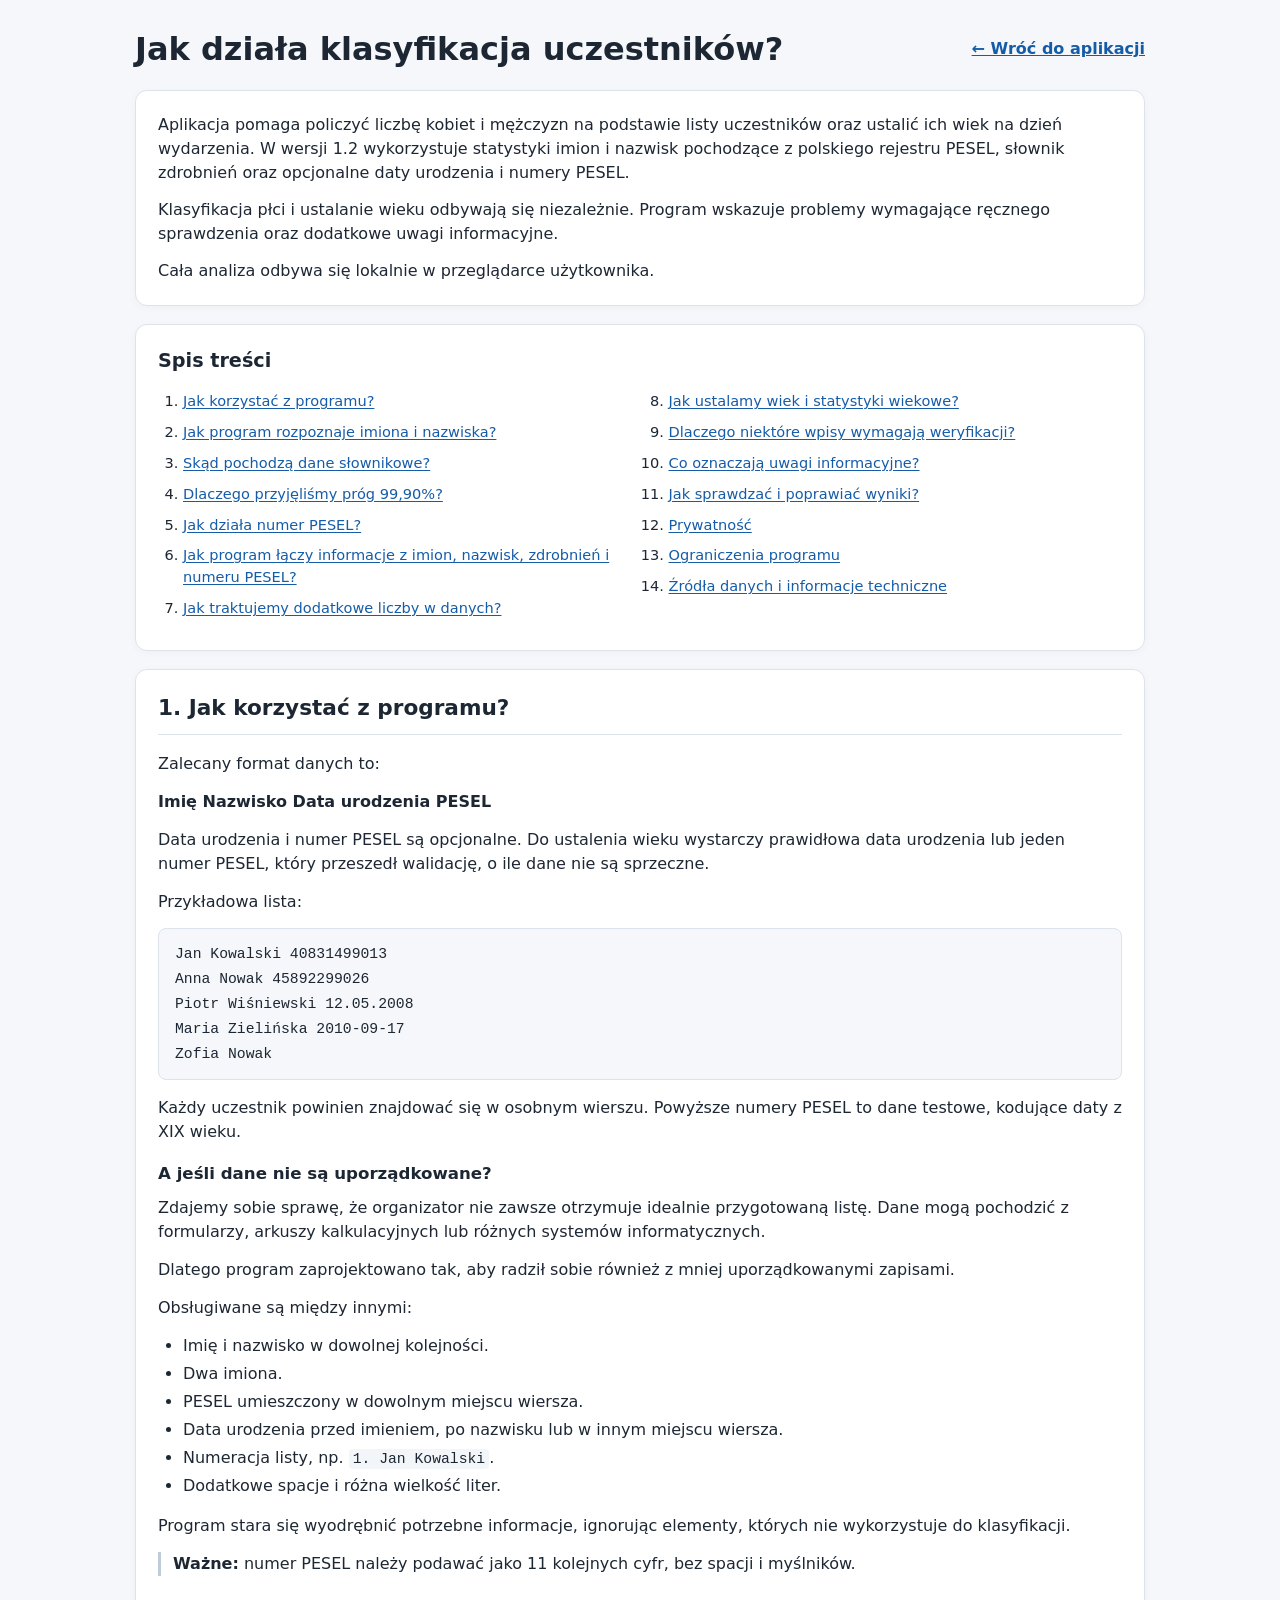
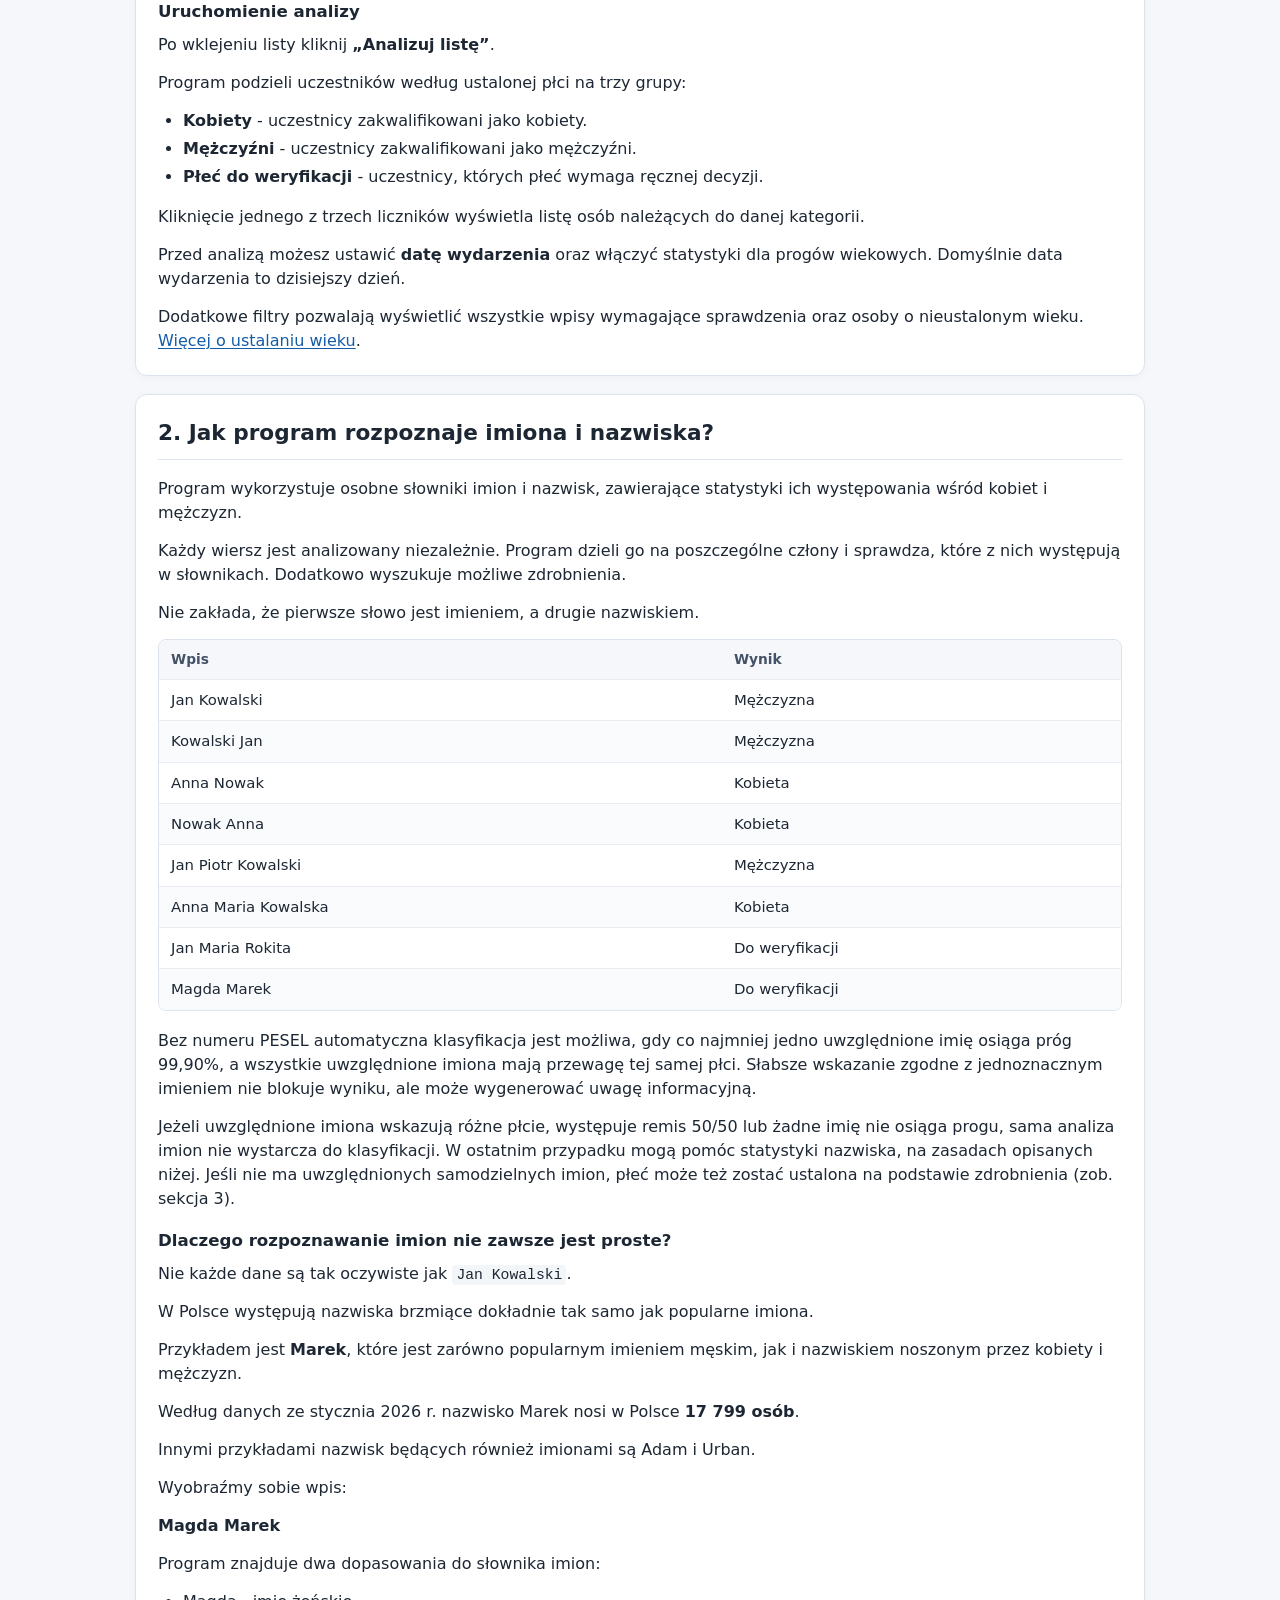
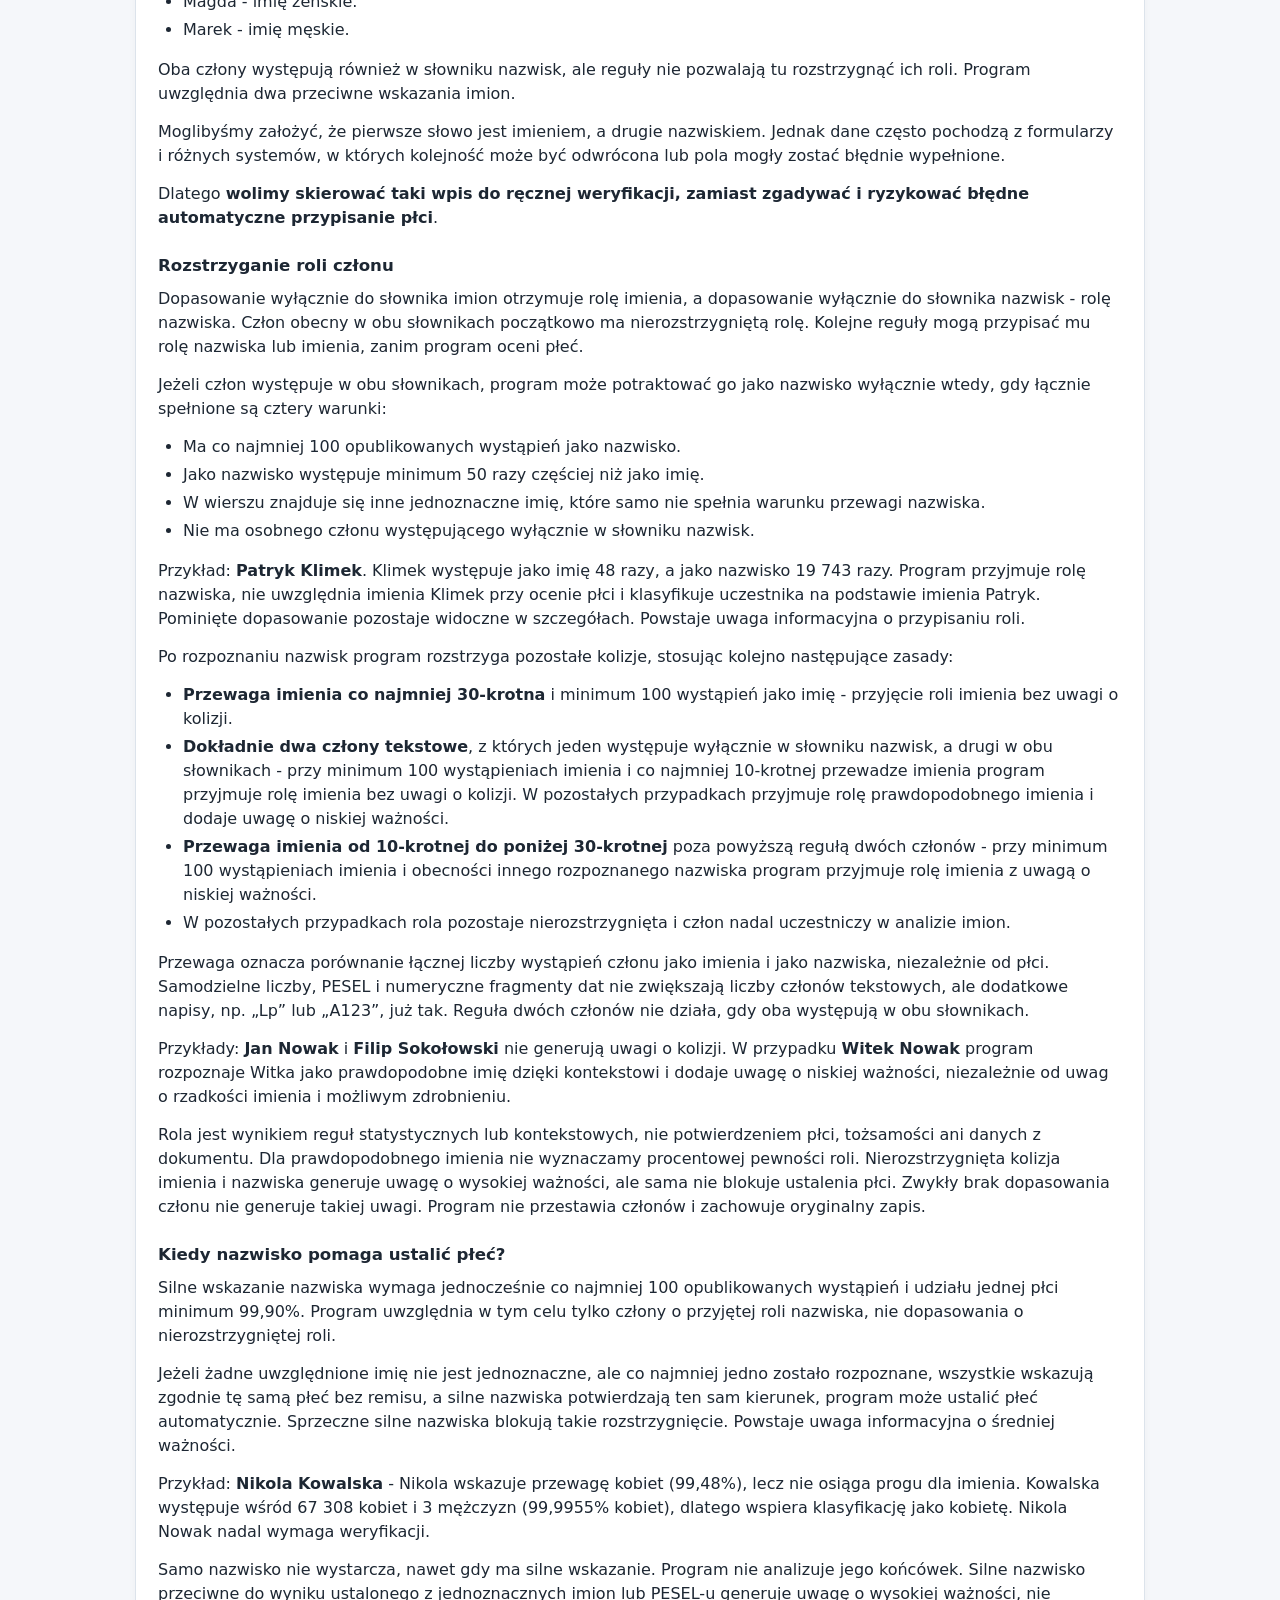
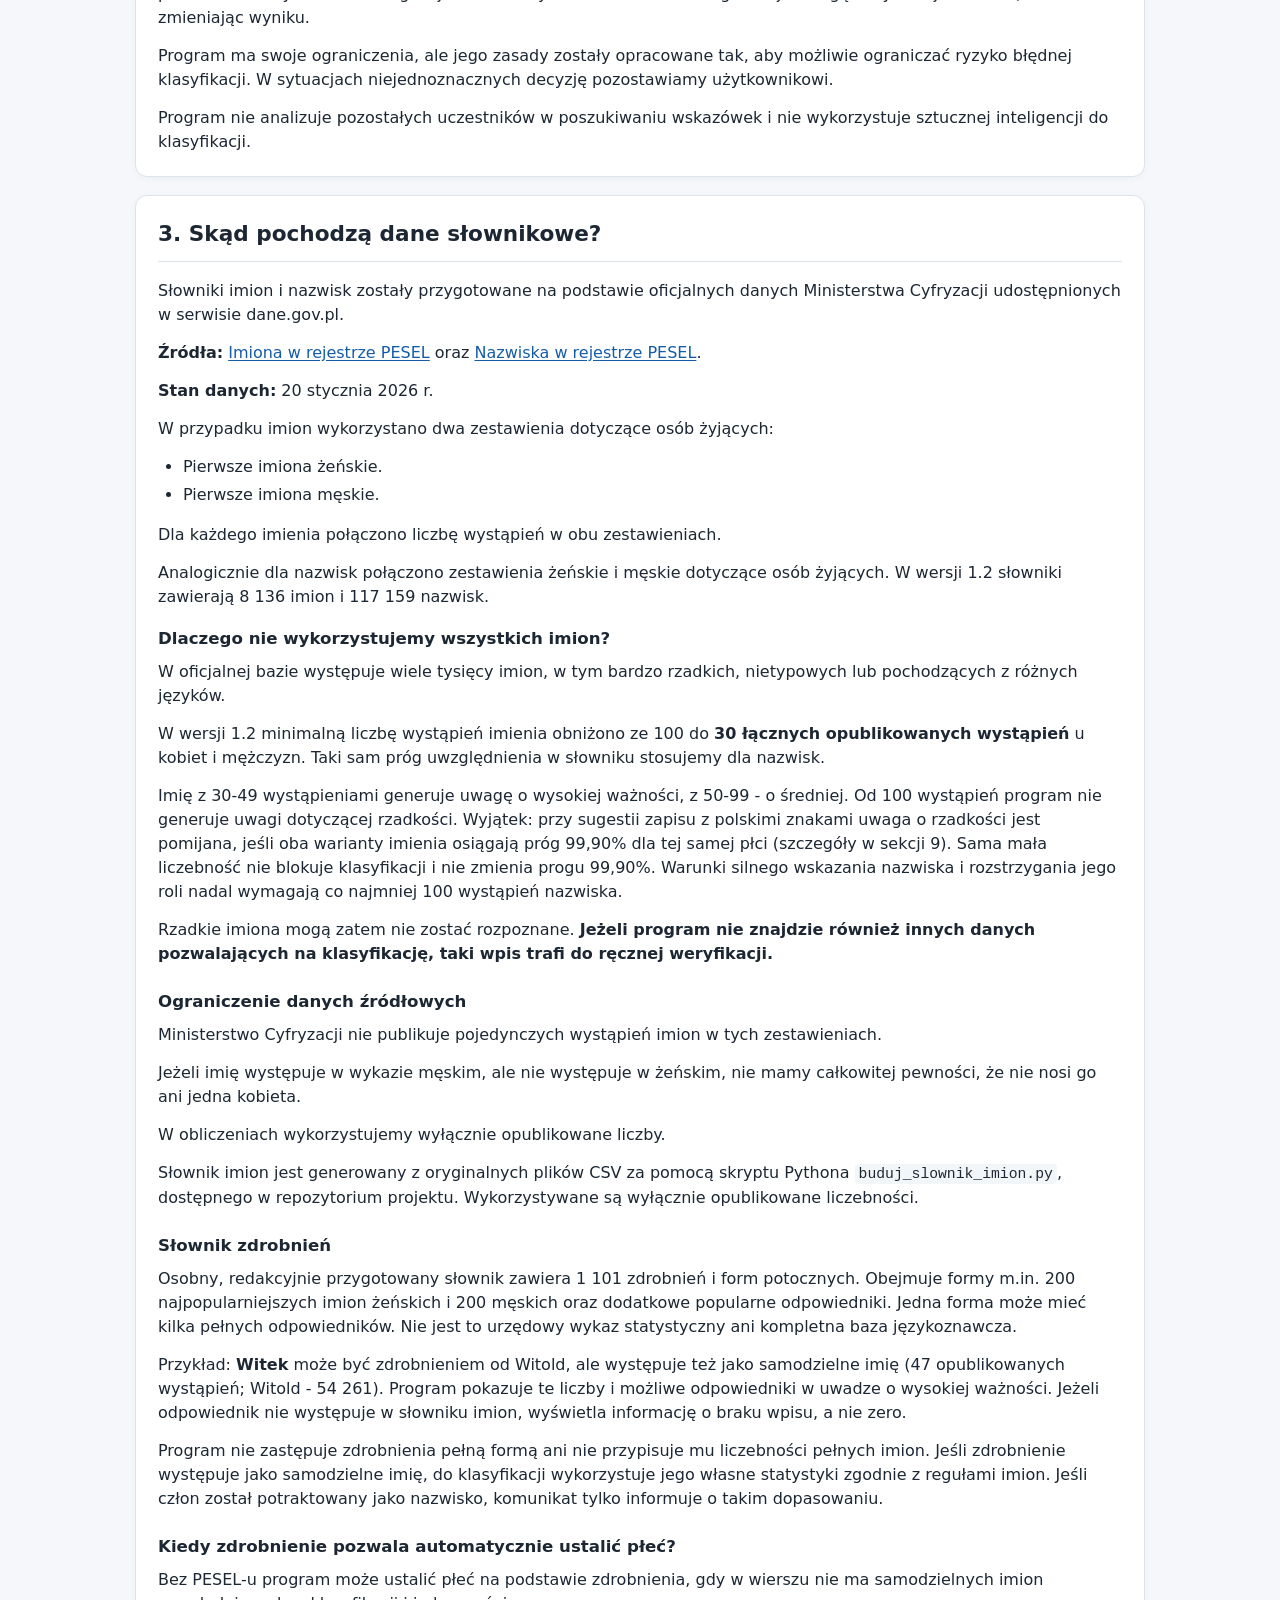
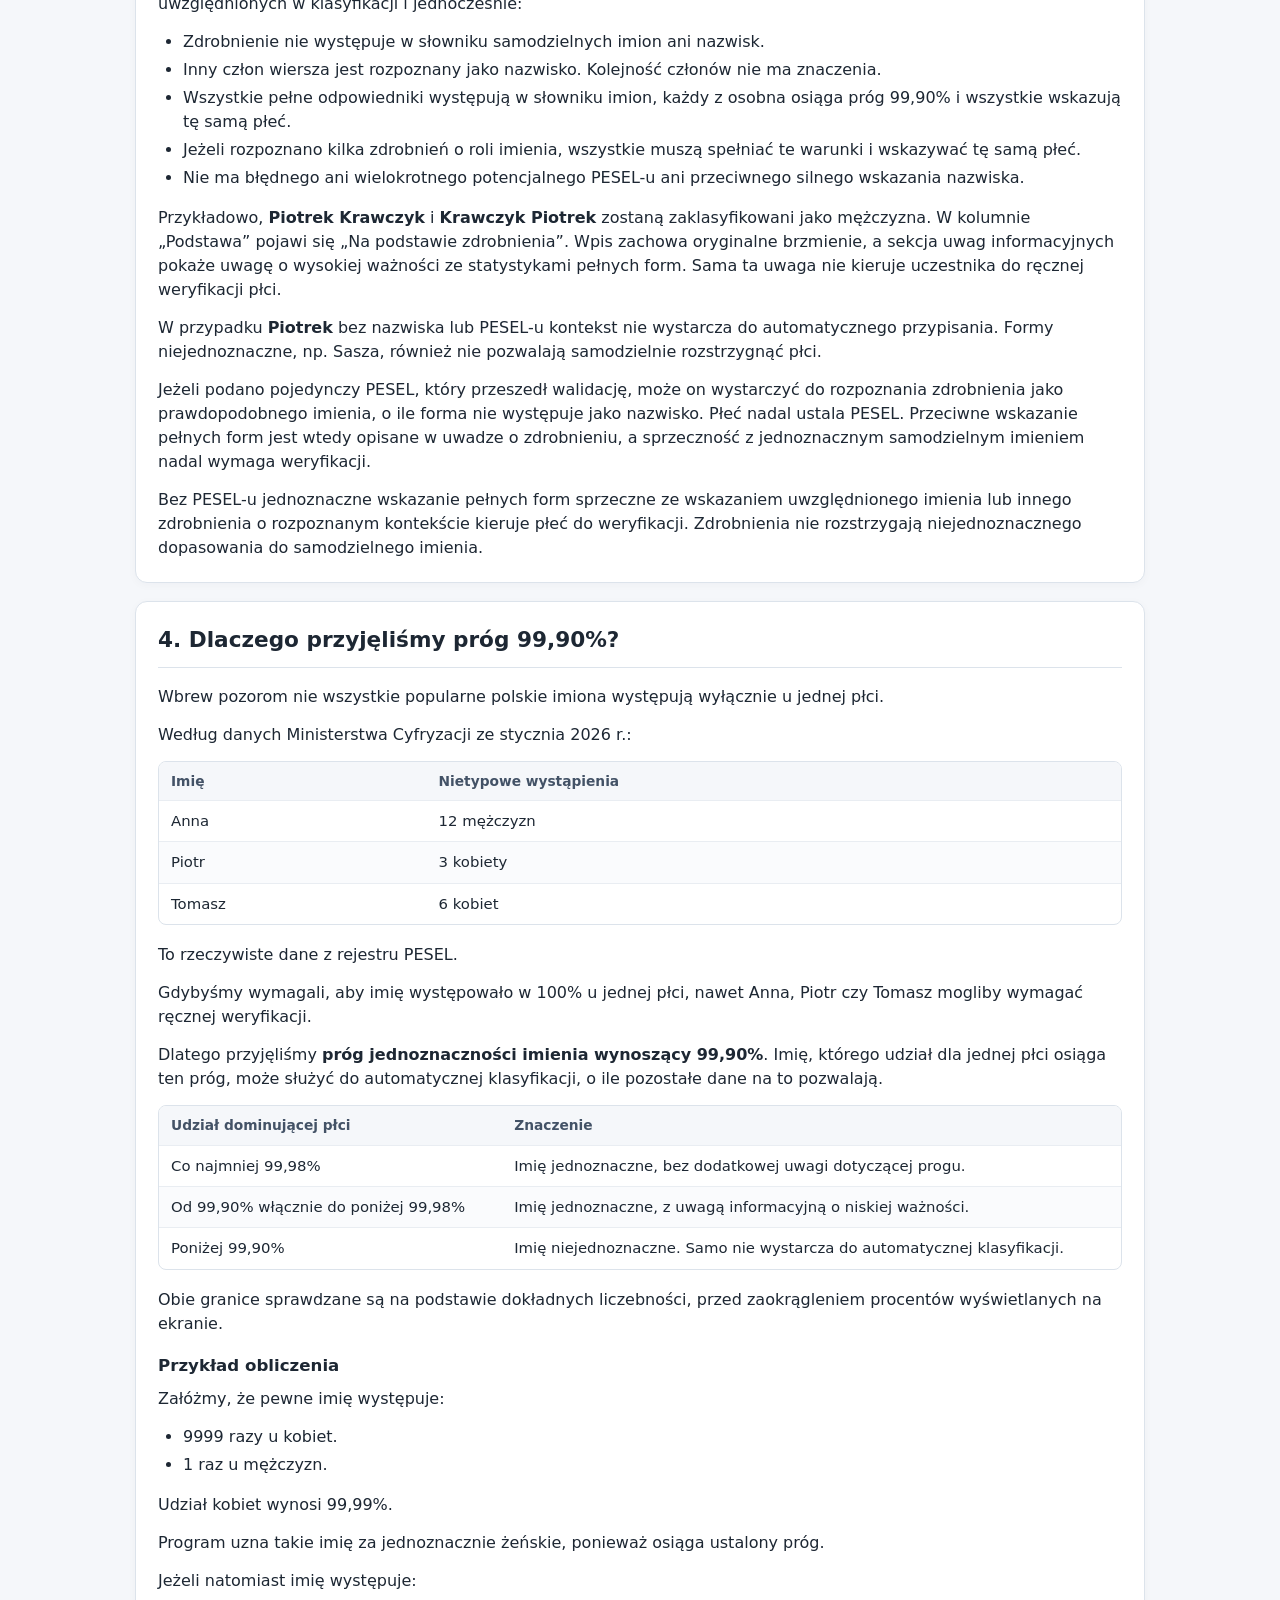
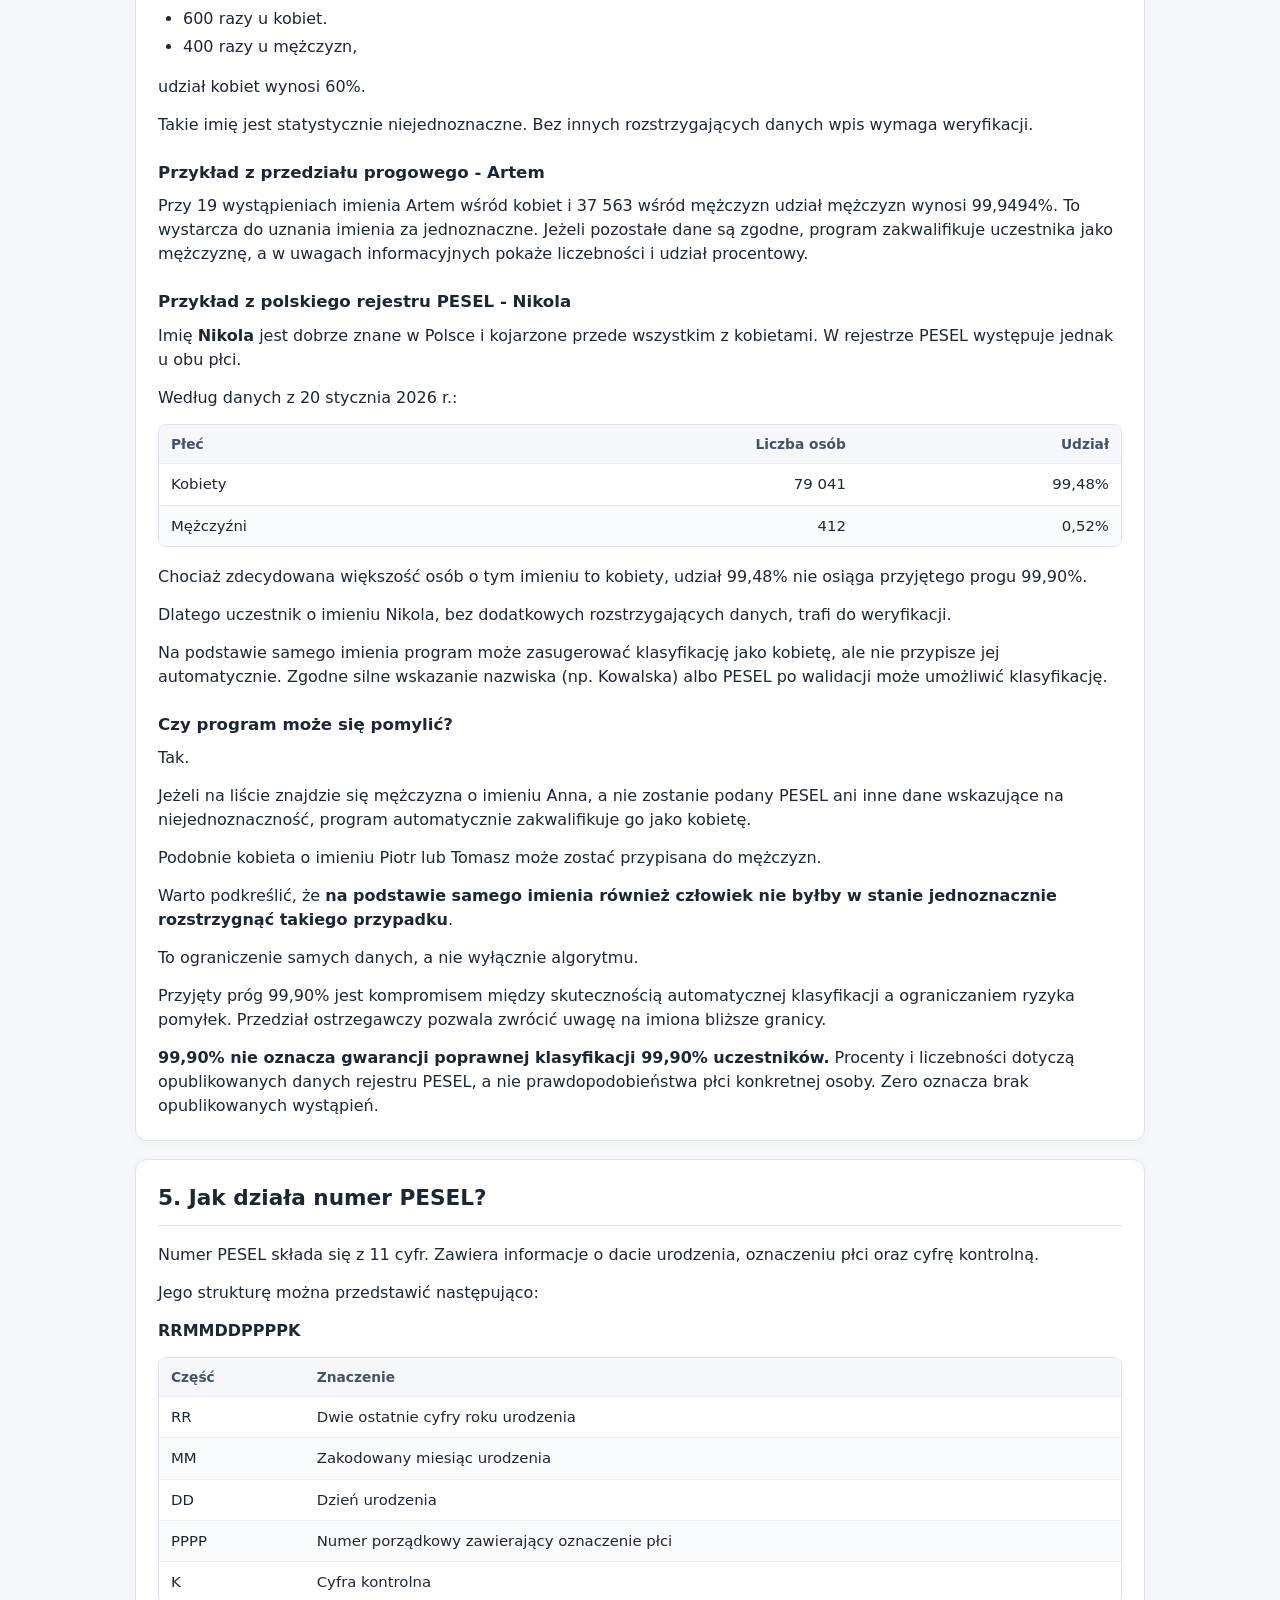
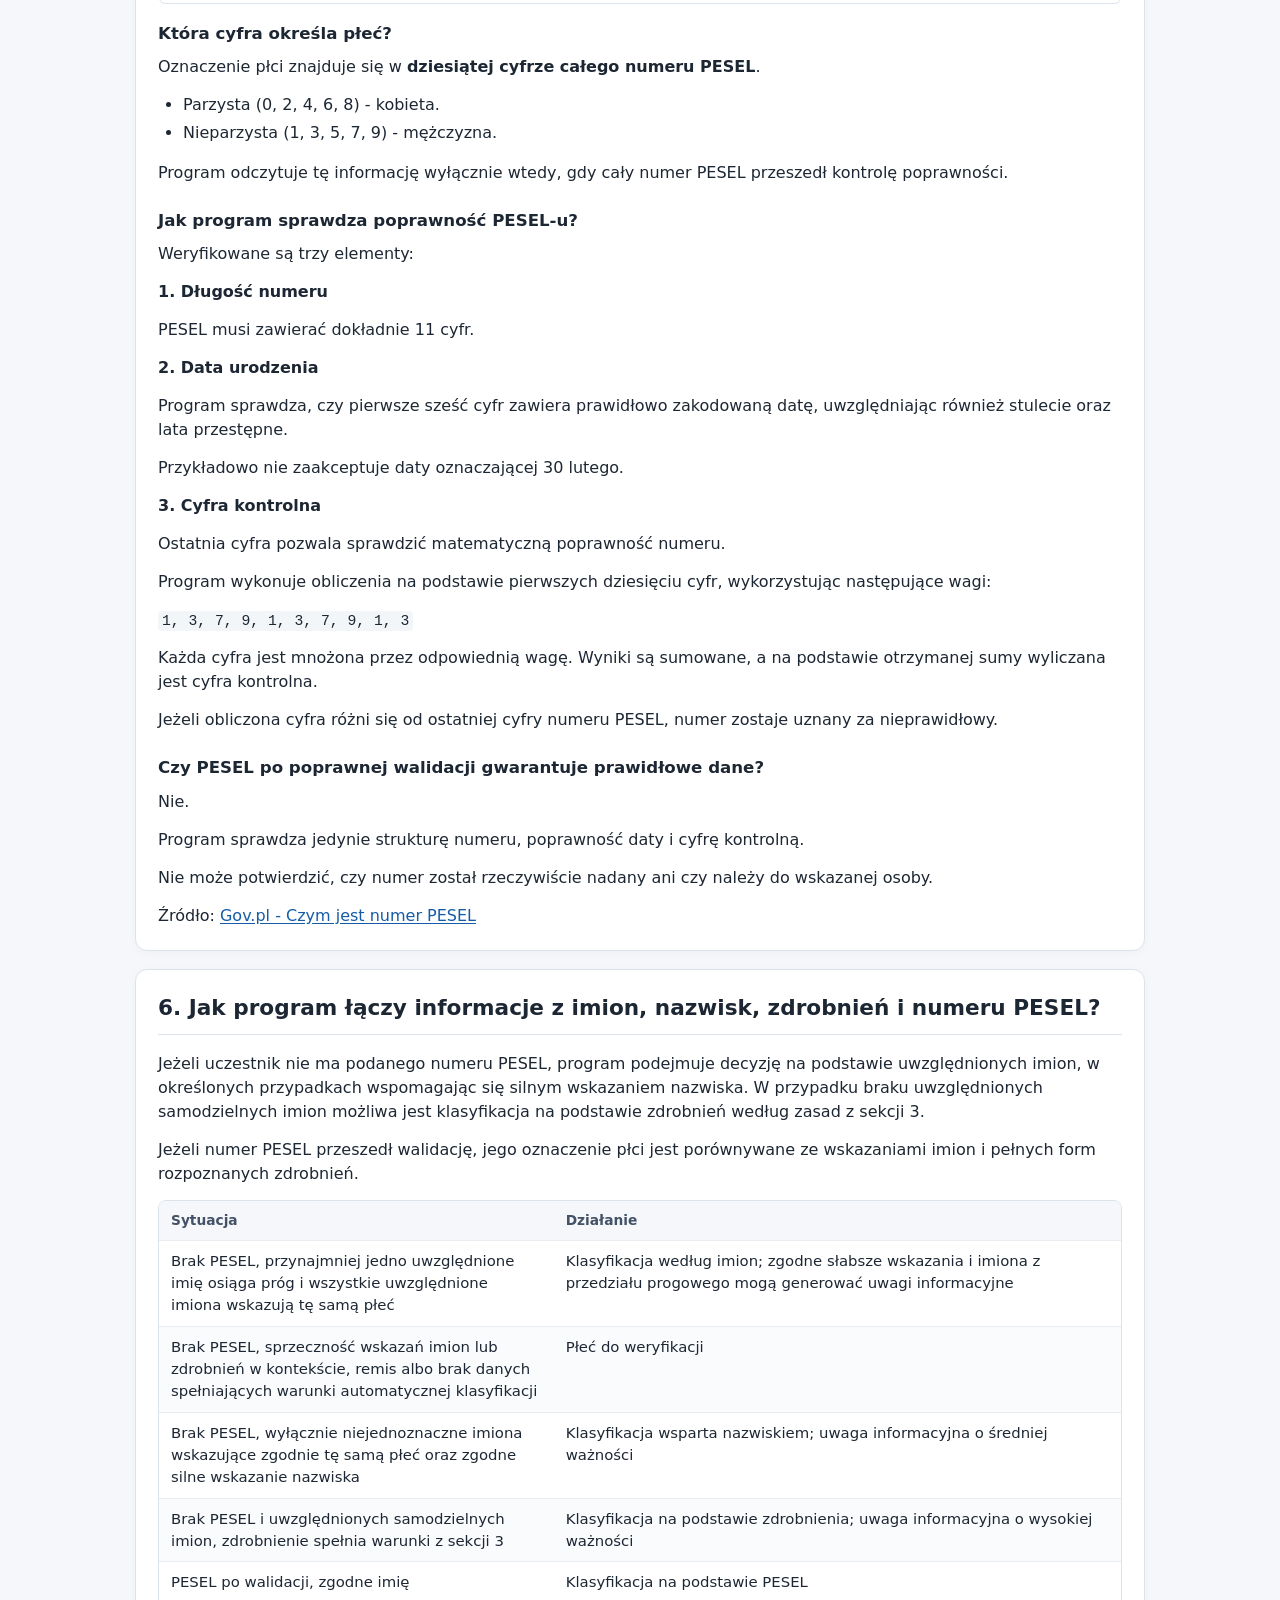
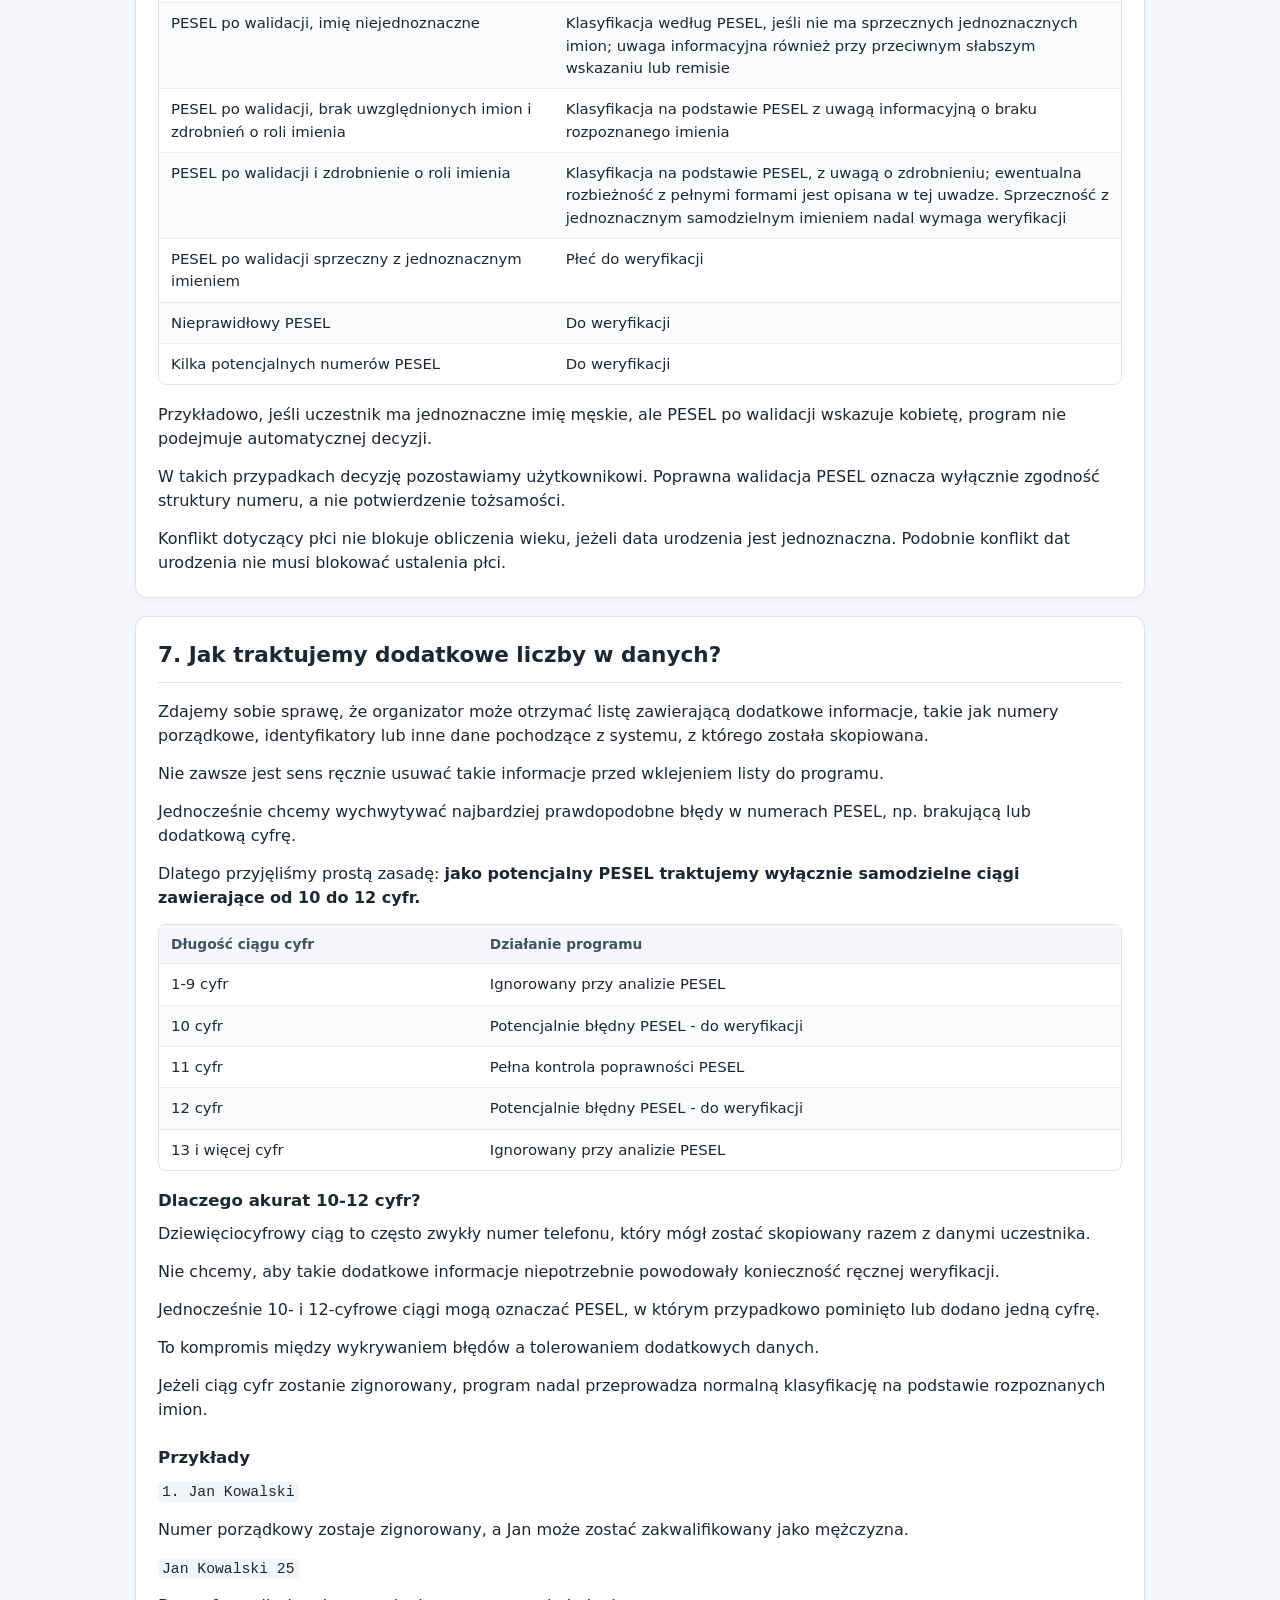
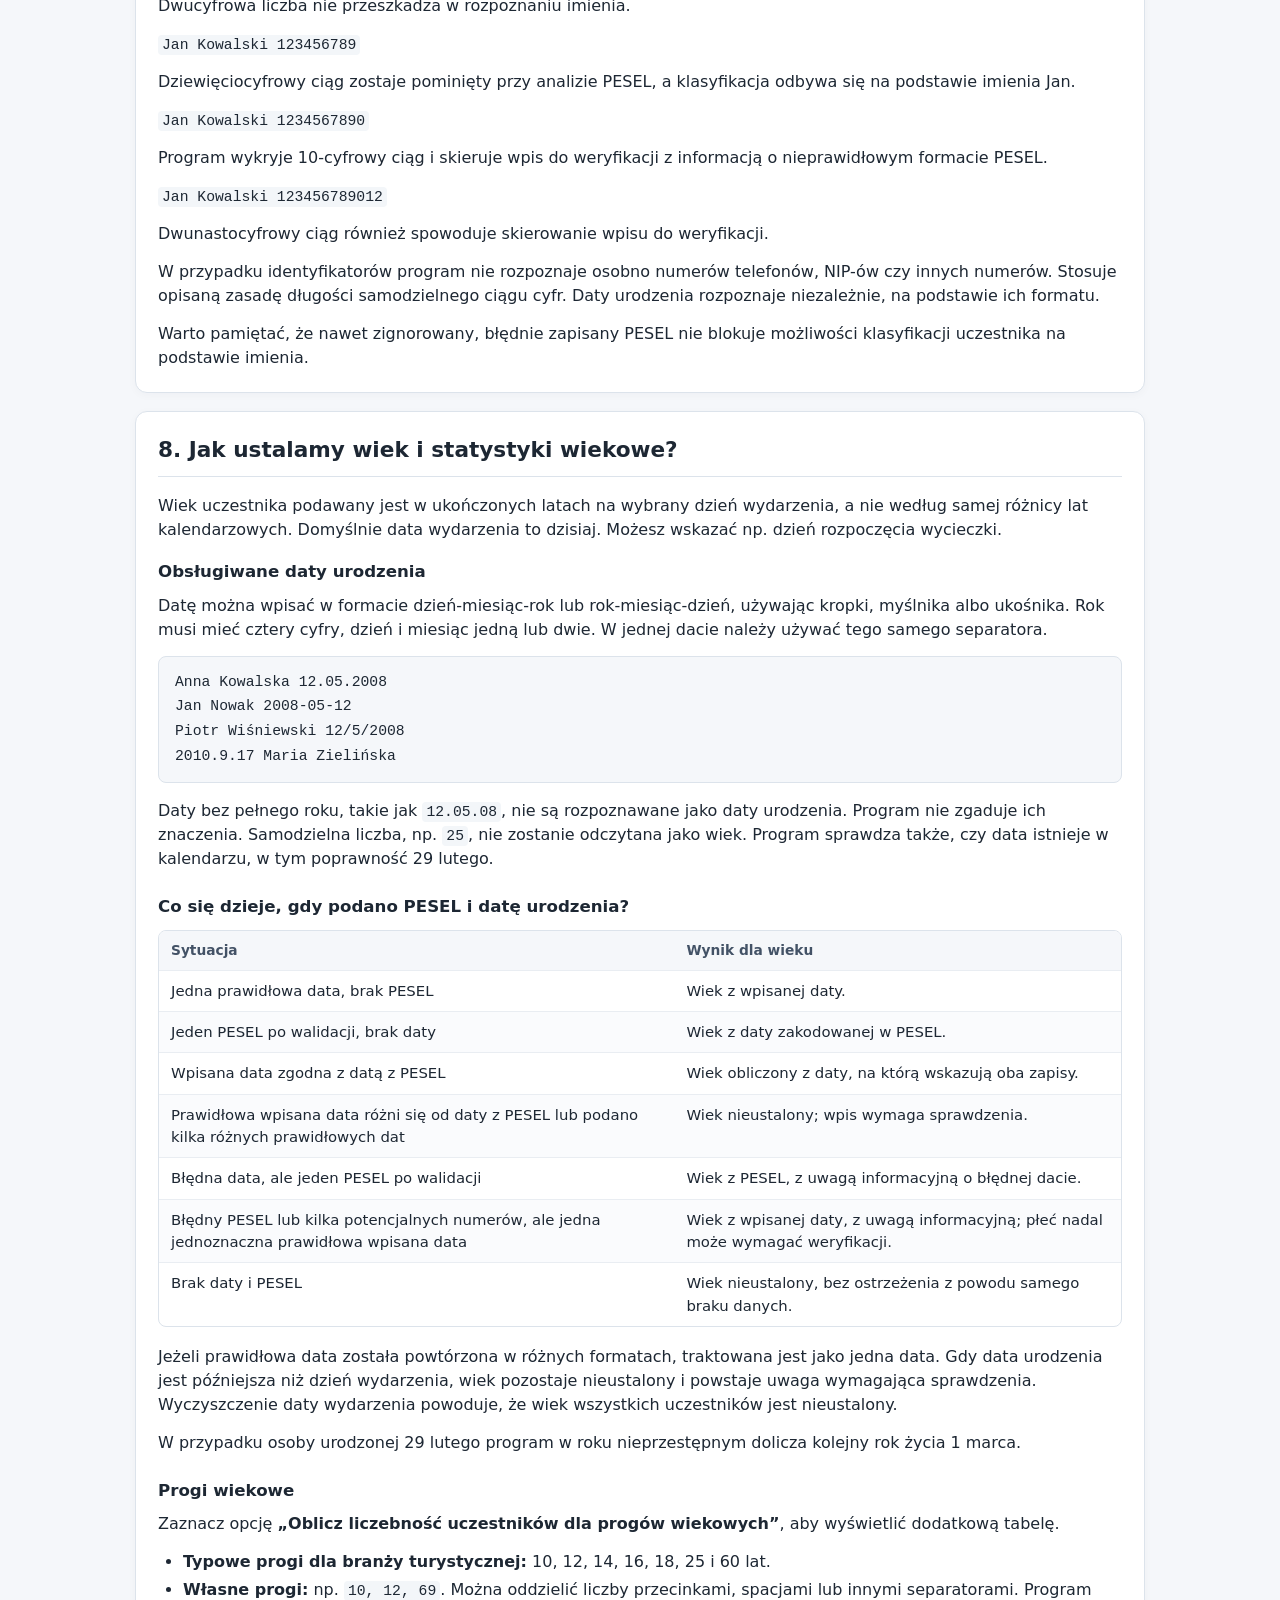
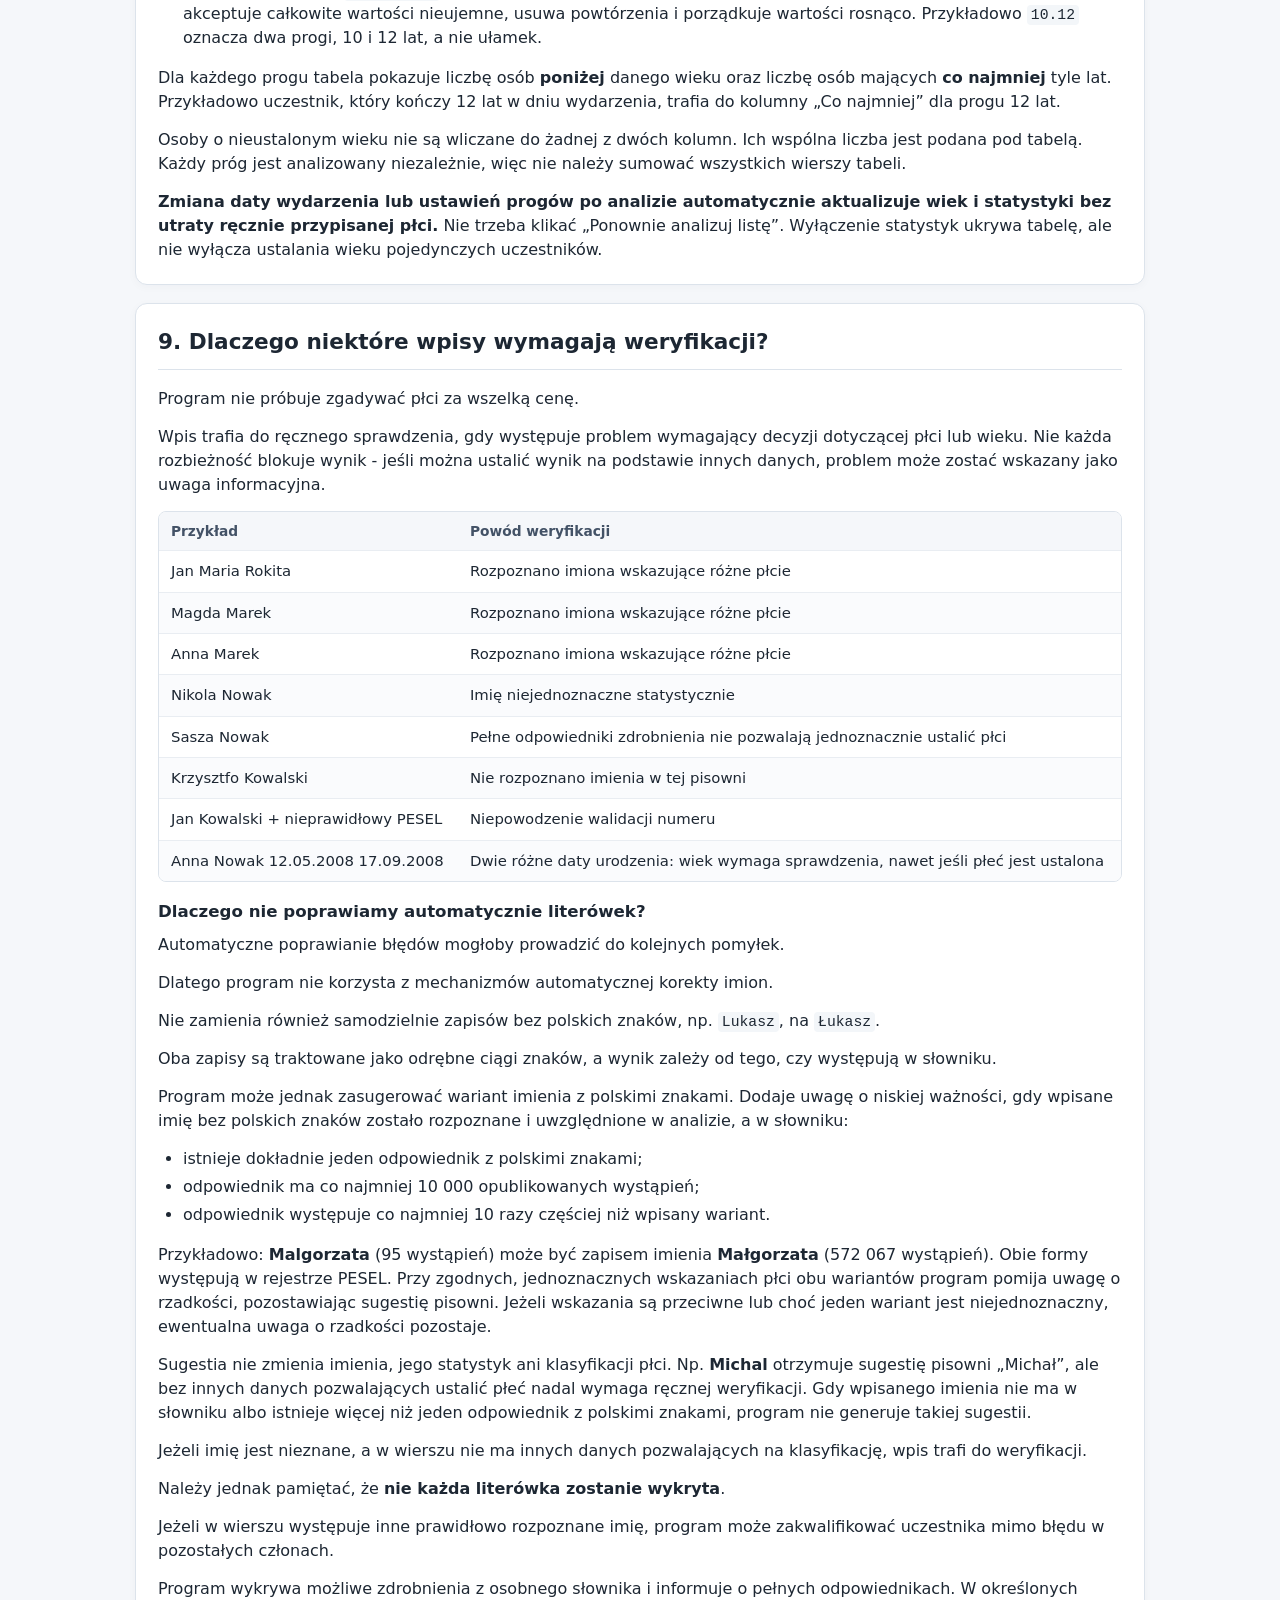
==== commit c5eaf7e8: "Release v1.2" ====
--- a/pomoc.html
+++ b/pomoc.html
@@ -7,7 +7,7 @@
   <meta name="referrer" content="no-referrer">
   <meta name="description" content="Jak działa klasyfikacja uczestników? Instrukcja użytkowania, rozpoznawanie imion, PESEL, daty urodzenia, statystyki wiekowe, weryfikacja wyników i prywatność.">
   <title>Jak działa klasyfikacja uczestników?</title>
-  <link rel="stylesheet" href="./style.css?v=1.1.2">
+  <link rel="stylesheet" href="./style.css?v=1.2-r6">
 </head>
 <body>
   <main class="container help-page">
@@ -17,7 +17,7 @@
     </header>
 
     <section class="panel help-intro" aria-label="Wprowadzenie">
-<p>Aplikacja pomaga policzyć liczbę kobiet i mężczyzn na podstawie listy uczestników oraz ustalić ich wiek na dzień wydarzenia. Wykorzystuje statystyki imion pochodzące z polskiego rejestru PESEL, opcjonalne daty urodzenia i numery PESEL.</p>
+<p>Aplikacja pomaga policzyć liczbę kobiet i mężczyzn na podstawie listy uczestników oraz ustalić ich wiek na dzień wydarzenia. W wersji 1.2 wykorzystuje statystyki imion i nazwisk pochodzące z polskiego rejestru PESEL, słownik zdrobnień oraz opcjonalne daty urodzenia i numery PESEL.</p>
 <p>Klasyfikacja płci i ustalanie wieku odbywają się niezależnie. Program wskazuje problemy wymagające ręcznego sprawdzenia oraz dodatkowe uwagi informacyjne.</p>
 <p>Cała analiza odbywa się lokalnie w przeglądarce użytkownika.</p>
     </section>
@@ -26,11 +26,11 @@
       <h2 id="spis-tresci">Spis treści</h2>
       <ol class="help-toc-list">
         <li><a href="#sekcja-1">Jak korzystać z programu?</a></li>
-        <li><a href="#sekcja-2">Jak program rozpoznaje imiona?</a></li>
-        <li><a href="#sekcja-3">Skąd pochodzą dane o imionach?</a></li>
+        <li><a href="#sekcja-2">Jak program rozpoznaje imiona i nazwiska?</a></li>
+        <li><a href="#sekcja-3">Skąd pochodzą dane słownikowe?</a></li>
         <li><a href="#sekcja-4">Dlaczego przyjęliśmy próg 99,90%?</a></li>
         <li><a href="#sekcja-5">Jak działa numer PESEL?</a></li>
-        <li><a href="#sekcja-6">Jak program łączy informacje z imion i numeru PESEL?</a></li>
+        <li><a href="#sekcja-6">Jak program łączy informacje z imion, nazwisk, zdrobnień i numeru PESEL?</a></li>
         <li><a href="#sekcja-7">Jak traktujemy dodatkowe liczby w danych?</a></li>
         <li><a href="#sekcja-wiek">Jak ustalamy wiek i statystyki wiekowe?</a></li>
         <li><a href="#sekcja-8">Dlaczego niektóre wpisy wymagają weryfikacji?</a></li>
@@ -83,9 +83,9 @@
     </section>
 
     <section class="panel help-section" id="sekcja-2" aria-labelledby="naglowek-2">
-<h2 id="naglowek-2">2. Jak program rozpoznaje imiona?</h2>
-<p>Program wykorzystuje słownik imion zawierający statystyki ich występowania wśród kobiet i mężczyzn.</p>
-<p>Każdy wiersz jest analizowany niezależnie. Program dzieli go na poszczególne człony i sprawdza, które z nich występują w słowniku.</p>
+<h2 id="naglowek-2">2. Jak program rozpoznaje imiona i nazwiska?</h2>
+<p>Program wykorzystuje osobne słowniki imion i nazwisk, zawierające statystyki ich występowania wśród kobiet i mężczyzn.</p>
+<p>Każdy wiersz jest analizowany niezależnie. Program dzieli go na poszczególne człony i sprawdza, które z nich występują w słownikach. Dodatkowo wyszukuje możliwe zdrobnienia.</p>
 <p>Nie zakłada, że pierwsze słowo jest imieniem, a drugie nazwiskiem.</p>
 <div aria-label="Tabela danych" class="help-table-wrap" role="region" tabindex="0"><table>
 <thead>
@@ -129,8 +129,8 @@
 </tr>
 </tbody>
 </table></div>
-<p>Bez numeru PESEL automatyczna klasyfikacja jest możliwa, gdy co najmniej jedno rozpoznane imię osiąga próg 99,90%, a wszystkie rozpoznane imiona mają przewagę tej samej płci. Słabsze wskazanie zgodne z jednoznacznym imieniem nie blokuje wyniku, ale może wygenerować uwagę informacyjną.</p>
-<p>Jeżeli rozpoznane imiona wskazują różne płcie, występuje remis 50/50 lub żadne imię nie osiąga progu, sama analiza imion nie wystarcza do klasyfikacji.</p>
+<p>Bez numeru PESEL automatyczna klasyfikacja jest możliwa, gdy co najmniej jedno uwzględnione imię osiąga próg 99,90%, a wszystkie uwzględnione imiona mają przewagę tej samej płci. Słabsze wskazanie zgodne z jednoznacznym imieniem nie blokuje wyniku, ale może wygenerować uwagę informacyjną.</p>
+<p>Jeżeli uwzględnione imiona wskazują różne płcie, występuje remis 50/50 lub żadne imię nie osiąga progu, sama analiza imion nie wystarcza do klasyfikacji. W ostatnim przypadku mogą pomóc statystyki nazwiska, na zasadach opisanych niżej. Jeśli nie ma uwzględnionych samodzielnych imion, płeć może też zostać ustalona na podstawie zdrobnienia (zob. sekcja 3).</p>
 <h3 id="dlaczego-rozpoznawanie-imion-nie-zawsze-jest-proste">Dlaczego rozpoznawanie imion nie zawsze jest proste?</h3>
 <p>Nie każde dane są tak oczywiste jak <code>Jan Kowalski</code>.</p>
 <p>W Polsce występują nazwiska brzmiące dokładnie tak samo jak popularne imiona.</p>
@@ -139,39 +139,82 @@
 <p>Innymi przykładami nazwisk będących również imionami są Adam i Urban.</p>
 <p>Wyobraźmy sobie wpis:</p>
 <p><strong>Magda Marek</strong></p>
-<p>Program rozpoznaje dwa imiona:</p>
+<p>Program znajduje dwa dopasowania do słownika imion:</p>
 <ul>
 <li>Magda - imię żeńskie.</li>
 <li>Marek - imię męskie.</li>
 </ul>
-<p>Nie wie, które słowo jest nazwiskiem. Widzi jedynie dwa rozpoznane imiona wskazujące różne płcie.</p>
+<p>Oba człony występują również w słowniku nazwisk, ale reguły nie pozwalają tu rozstrzygnąć ich roli. Program uwzględnia dwa przeciwne wskazania imion.</p>
 <p>Moglibyśmy założyć, że pierwsze słowo jest imieniem, a drugie nazwiskiem. Jednak dane często pochodzą z formularzy i różnych systemów, w których kolejność może być odwrócona lub pola mogły zostać błędnie wypełnione.</p>
 <p>Dlatego <strong>wolimy skierować taki wpis do ręcznej weryfikacji, zamiast zgadywać i ryzykować błędne automatyczne przypisanie płci</strong>.</p>
+<h3>Rozstrzyganie roli członu</h3>
+<p>Dopasowanie wyłącznie do słownika imion otrzymuje rolę imienia, a dopasowanie wyłącznie do słownika nazwisk - rolę nazwiska. Człon obecny w obu słownikach początkowo ma nierozstrzygniętą rolę. Kolejne reguły mogą przypisać mu rolę nazwiska lub imienia, zanim program oceni płeć.</p>
+<p>Jeżeli człon występuje w obu słownikach, program może potraktować go jako nazwisko wyłącznie wtedy, gdy łącznie spełnione są cztery warunki:</p>
+<ul>
+<li>Ma co najmniej 100 opublikowanych wystąpień jako nazwisko.</li>
+<li>Jako nazwisko występuje minimum 50 razy częściej niż jako imię.</li>
+<li>W wierszu znajduje się inne jednoznaczne imię, które samo nie spełnia warunku przewagi nazwiska.</li>
+<li>Nie ma osobnego członu występującego wyłącznie w słowniku nazwisk.</li>
+</ul>
+<p>Przykład: <strong>Patryk Klimek</strong>. Klimek występuje jako imię 48 razy, a jako nazwisko 19 743 razy. Program przyjmuje rolę nazwiska, nie uwzględnia imienia Klimek przy ocenie płci i klasyfikuje uczestnika na podstawie imienia Patryk. Pominięte dopasowanie pozostaje widoczne w szczegółach. Powstaje uwaga informacyjna o przypisaniu roli.</p>
+<p>Po rozpoznaniu nazwisk program rozstrzyga pozostałe kolizje, stosując kolejno następujące zasady:</p>
+<ul>
+<li><strong>Przewaga imienia co najmniej 30-krotna</strong> i minimum 100 wystąpień jako imię - przyjęcie roli imienia bez uwagi o kolizji.</li>
+<li><strong>Dokładnie dwa człony tekstowe</strong>, z których jeden występuje wyłącznie w słowniku nazwisk, a drugi w obu słownikach - przy minimum 100 wystąpieniach imienia i co najmniej 10-krotnej przewadze imienia program przyjmuje rolę imienia bez uwagi o kolizji. W pozostałych przypadkach przyjmuje rolę prawdopodobnego imienia i dodaje uwagę o niskiej ważności.</li>
+<li><strong>Przewaga imienia od 10-krotnej do poniżej 30-krotnej</strong> poza powyższą regułą dwóch członów - przy minimum 100 wystąpieniach imienia i obecności innego rozpoznanego nazwiska program przyjmuje rolę imienia z uwagą o niskiej ważności.</li>
+<li>W pozostałych przypadkach rola pozostaje nierozstrzygnięta i człon nadal uczestniczy w analizie imion.</li>
+</ul>
+<p>Przewaga oznacza porównanie łącznej liczby wystąpień członu jako imienia i jako nazwiska, niezależnie od płci. Samodzielne liczby, PESEL i numeryczne fragmenty dat nie zwiększają liczby członów tekstowych, ale dodatkowe napisy, np. „Lp” lub „A123”, już tak. Reguła dwóch członów nie działa, gdy oba występują w obu słownikach.</p>
+<p>Przykłady: <strong>Jan Nowak</strong> i <strong>Filip Sokołowski</strong> nie generują uwagi o kolizji. W przypadku <strong>Witek Nowak</strong> program rozpoznaje Witka jako prawdopodobne imię dzięki kontekstowi i dodaje uwagę o niskiej ważności, niezależnie od uwag o rzadkości imienia i możliwym zdrobnieniu.</p>
+<p>Rola jest wynikiem reguł statystycznych lub kontekstowych, nie potwierdzeniem płci, tożsamości ani danych z dokumentu. Dla prawdopodobnego imienia nie wyznaczamy procentowej pewności roli. Nierozstrzygnięta kolizja imienia i nazwiska generuje uwagę o wysokiej ważności, ale sama nie blokuje ustalenia płci. Zwykły brak dopasowania członu nie generuje takiej uwagi. Program nie przestawia członów i zachowuje oryginalny zapis.</p>
+<h3>Kiedy nazwisko pomaga ustalić płeć?</h3>
+<p>Silne wskazanie nazwiska wymaga jednocześnie co najmniej 100 opublikowanych wystąpień i udziału jednej płci minimum 99,90%. Program uwzględnia w tym celu tylko człony o przyjętej roli nazwiska, nie dopasowania o nierozstrzygniętej roli.</p>
+<p>Jeżeli żadne uwzględnione imię nie jest jednoznaczne, ale co najmniej jedno zostało rozpoznane, wszystkie wskazują zgodnie tę samą płeć bez remisu, a silne nazwiska potwierdzają ten sam kierunek, program może ustalić płeć automatycznie. Sprzeczne silne nazwiska blokują takie rozstrzygnięcie. Powstaje uwaga informacyjna o średniej ważności.</p>
+<p>Przykład: <strong>Nikola Kowalska</strong> - Nikola wskazuje przewagę kobiet (99,48%), lecz nie osiąga progu dla imienia. Kowalska występuje wśród 67 308 kobiet i 3 mężczyzn (99,9955% kobiet), dlatego wspiera klasyfikację jako kobietę. Nikola Nowak nadal wymaga weryfikacji.</p>
+<p>Samo nazwisko nie wystarcza, nawet gdy ma silne wskazanie. Program nie analizuje jego końcówek. Silne nazwisko przeciwne do wyniku ustalonego z jednoznacznych imion lub PESEL-u generuje uwagę o wysokiej ważności, nie zmieniając wyniku.</p>
 <p>Program ma swoje ograniczenia, ale jego zasady zostały opracowane tak, aby możliwie ograniczać ryzyko błędnej klasyfikacji. W sytuacjach niejednoznacznych decyzję pozostawiamy użytkownikowi.</p>
 <p>Program nie analizuje pozostałych uczestników w poszukiwaniu wskazówek i nie wykorzystuje sztucznej inteligencji do klasyfikacji.</p>
     </section>
 
     <section class="panel help-section" id="sekcja-3" aria-labelledby="naglowek-3">
-<h2 id="naglowek-3">3. Skąd pochodzą dane o imionach?</h2>
-<p>Słownik został przygotowany na podstawie oficjalnych danych Ministerstwa Cyfryzacji udostępnionych w serwisie dane.gov.pl.</p>
-<p><strong>Źródło:</strong> <a href="https://dane.gov.pl/dataset/1667">Lista imion występujących w rejestrze PESEL</a></p>
+<h2 id="naglowek-3">3. Skąd pochodzą dane słownikowe?</h2>
+<p>Słowniki imion i nazwisk zostały przygotowane na podstawie oficjalnych danych Ministerstwa Cyfryzacji udostępnionych w serwisie dane.gov.pl.</p>
+<p><strong>Źródła:</strong> <a href="https://dane.gov.pl/dataset/1667">Imiona w rejestrze PESEL</a> oraz <a href="https://dane.gov.pl/dataset/1681">Nazwiska w rejestrze PESEL</a>.</p>
 <p><strong>Stan danych:</strong> 20 stycznia 2026 r.</p>
-<p>Wykorzystano dwa zestawienia dotyczące osób żyjących:</p>
+<p>W przypadku imion wykorzystano dwa zestawienia dotyczące osób żyjących:</p>
 <ul>
 <li>Pierwsze imiona żeńskie.</li>
 <li>Pierwsze imiona męskie.</li>
 </ul>
 <p>Dla każdego imienia połączono liczbę wystąpień w obu zestawieniach.</p>
+<p>Analogicznie dla nazwisk połączono zestawienia żeńskie i męskie dotyczące osób żyjących. W wersji 1.2 słowniki zawierają 8 136 imion i 117 159 nazwisk.</p>
 <h3 id="dlaczego-nie-wykorzystujemy-wszystkich-imion">Dlaczego nie wykorzystujemy wszystkich imion?</h3>
 <p>W oficjalnej bazie występuje wiele tysięcy imion, w tym bardzo rzadkich, nietypowych lub pochodzących z różnych języków.</p>
-<p>Aby ograniczyć wielkość słownika, przyjęliśmy warunek <strong>co najmniej 100 łącznych wystąpień imienia</strong> u kobiet i mężczyzn.</p>
-<p>Przykładowo imię występujące 70 razy u kobiet i 40 razy u mężczyzn spełnia ten warunek, ponieważ łącznie ma 110 wystąpień.</p>
+<p>W wersji 1.2 minimalną liczbę wystąpień imienia obniżono ze 100 do <strong>30 łącznych opublikowanych wystąpień</strong> u kobiet i mężczyzn. Taki sam próg uwzględnienia w słowniku stosujemy dla nazwisk.</p>
+<p>Imię z 30-49 wystąpieniami generuje uwagę o wysokiej ważności, z 50-99 - o średniej. Od 100 wystąpień program nie generuje uwagi dotyczącej rzadkości. Wyjątek: przy sugestii zapisu z polskimi znakami uwaga o rzadkości jest pomijana, jeśli oba warianty imienia osiągają próg 99,90% dla tej samej płci (szczegóły w sekcji 9). Sama mała liczebność nie blokuje klasyfikacji i nie zmienia progu 99,90%. Warunki silnego wskazania nazwiska i rozstrzygania jego roli nadal wymagają co najmniej 100 wystąpień nazwiska.</p>
 <p>Rzadkie imiona mogą zatem nie zostać rozpoznane. <strong>Jeżeli program nie znajdzie również innych danych pozwalających na klasyfikację, taki wpis trafi do ręcznej weryfikacji.</strong></p>
 <h3 id="ograniczenie-danych-zrodowych">Ograniczenie danych źródłowych</h3>
 <p>Ministerstwo Cyfryzacji nie publikuje pojedynczych wystąpień imion w tych zestawieniach.</p>
 <p>Jeżeli imię występuje w wykazie męskim, ale nie występuje w żeńskim, nie mamy całkowitej pewności, że nie nosi go ani jedna kobieta.</p>
 <p>W obliczeniach wykorzystujemy wyłącznie opublikowane liczby.</p>
-<p>Słownik jest generowany z oryginalnych plików CSV za pomocą skryptu Pythona <code>buduj_slownik_imion.py</code>, dostępnego w repozytorium tego projektu na GitHubie. Pozwala to każdemu zainteresowanemu odtworzyć proces budowania słownika i przygotować jego nową wersję, gdy Ministerstwo Cyfryzacji udostępni zaktualizowane dane.</p>
+<p>Słownik imion jest generowany z oryginalnych plików CSV za pomocą skryptu Pythona <code>buduj_slownik_imion.py</code>, dostępnego w repozytorium projektu. Wykorzystywane są wyłącznie opublikowane liczebności.</p>
+<h3>Słownik zdrobnień</h3>
+<p>Osobny, redakcyjnie przygotowany słownik zawiera 1 101 zdrobnień i form potocznych. Obejmuje formy m.in. 200 najpopularniejszych imion żeńskich i 200 męskich oraz dodatkowe popularne odpowiedniki. Jedna forma może mieć kilka pełnych odpowiedników. Nie jest to urzędowy wykaz statystyczny ani kompletna baza językoznawcza.</p>
+<p>Przykład: <strong>Witek</strong> może być zdrobnieniem od Witold, ale występuje też jako samodzielne imię (47 opublikowanych wystąpień; Witold - 54 261). Program pokazuje te liczby i możliwe odpowiedniki w uwadze o wysokiej ważności. Jeżeli odpowiednik nie występuje w słowniku imion, wyświetla informację o braku wpisu, a nie zero.</p>
+<p>Program nie zastępuje zdrobnienia pełną formą ani nie przypisuje mu liczebności pełnych imion. Jeśli zdrobnienie występuje jako samodzielne imię, do klasyfikacji wykorzystuje jego własne statystyki zgodnie z regułami imion. Jeśli człon został potraktowany jako nazwisko, komunikat tylko informuje o takim dopasowaniu.</p>
+<h3>Kiedy zdrobnienie pozwala automatycznie ustalić płeć?</h3>
+<p>Bez PESEL-u program może ustalić płeć na podstawie zdrobnienia, gdy w wierszu nie ma samodzielnych imion uwzględnionych w klasyfikacji i jednocześnie:</p>
+<ul>
+<li>Zdrobnienie nie występuje w słowniku samodzielnych imion ani nazwisk.</li>
+<li>Inny człon wiersza jest rozpoznany jako nazwisko. Kolejność członów nie ma znaczenia.</li>
+<li>Wszystkie pełne odpowiedniki występują w słowniku imion, każdy z osobna osiąga próg 99,90% i wszystkie wskazują tę samą płeć.</li>
+<li>Jeżeli rozpoznano kilka zdrobnień o roli imienia, wszystkie muszą spełniać te warunki i wskazywać tę samą płeć.</li>
+<li>Nie ma błędnego ani wielokrotnego potencjalnego PESEL-u ani przeciwnego silnego wskazania nazwiska.</li>
+</ul>
+<p>Przykładowo, <strong>Piotrek Krawczyk</strong> i <strong>Krawczyk Piotrek</strong> zostaną zaklasyfikowani jako mężczyzna. W kolumnie „Podstawa” pojawi się „Na podstawie zdrobnienia”. Wpis zachowa oryginalne brzmienie, a sekcja uwag informacyjnych pokaże uwagę o wysokiej ważności ze statystykami pełnych form. Sama ta uwaga nie kieruje uczestnika do ręcznej weryfikacji płci.</p>
+<p>W przypadku <strong>Piotrek</strong> bez nazwiska lub PESEL-u kontekst nie wystarcza do automatycznego przypisania. Formy niejednoznaczne, np. Sasza, również nie pozwalają samodzielnie rozstrzygnąć płci.</p>
+<p>Jeżeli podano pojedynczy PESEL, który przeszedł walidację, może on wystarczyć do rozpoznania zdrobnienia jako prawdopodobnego imienia, o ile forma nie występuje jako nazwisko. Płeć nadal ustala PESEL. Przeciwne wskazanie pełnych form jest wtedy opisane w uwadze o zdrobnieniu, a sprzeczność z jednoznacznym samodzielnym imieniem nadal wymaga weryfikacji.</p>
+<p>Bez PESEL-u jednoznaczne wskazanie pełnych form sprzeczne ze wskazaniem uwzględnionego imienia lub innego zdrobnienia o rozpoznanym kontekście kieruje płeć do weryfikacji. Zdrobnienia nie rozstrzygają niejednoznacznego dopasowania do samodzielnego imienia.</p>
     </section>
 
     <section class="panel help-section" id="sekcja-4" aria-labelledby="naglowek-4">
@@ -254,7 +297,7 @@
 </table></div>
 <p>Chociaż zdecydowana większość osób o tym imieniu to kobiety, udział 99,48% nie osiąga przyjętego progu 99,90%.</p>
 <p>Dlatego uczestnik o imieniu Nikola, bez dodatkowych rozstrzygających danych, trafi do weryfikacji.</p>
-<p>Program może zasugerować klasyfikację jako kobietę, ale nie przypisze jej automatycznie.</p>
+<p>Na podstawie samego imienia program może zasugerować klasyfikację jako kobietę, ale nie przypisze jej automatycznie. Zgodne silne wskazanie nazwiska (np. Kowalska) albo PESEL po walidacji może umożliwić klasyfikację.</p>
 <h3 id="czy-program-moze-sie-pomylic">Czy program może się pomylić?</h3>
 <p>Tak.</p>
 <p>Jeżeli na liście znajdzie się mężczyzna o imieniu Anna, a nie zostanie podany PESEL ani inne dane wskazujące na niejednoznaczność, program automatycznie zakwalifikuje go jako kobietę.</p>
@@ -328,9 +371,9 @@
     </section>
 
     <section class="panel help-section" id="sekcja-6" aria-labelledby="naglowek-6">
-<h2 id="naglowek-6">6. Jak program łączy informacje z imion i numeru PESEL?</h2>
-<p>Jeżeli uczestnik nie ma podanego numeru PESEL, program podejmuje decyzję na podstawie rozpoznanych imion.</p>
-<p>Jeżeli numer PESEL przeszedł walidację, jego oznaczenie płci jest porównywane ze wskazaniami imion.</p>
+<h2 id="naglowek-6">6. Jak program łączy informacje z imion, nazwisk, zdrobnień i numeru PESEL?</h2>
+<p>Jeżeli uczestnik nie ma podanego numeru PESEL, program podejmuje decyzję na podstawie uwzględnionych imion, w określonych przypadkach wspomagając się silnym wskazaniem nazwiska. W przypadku braku uwzględnionych samodzielnych imion możliwa jest klasyfikacja na podstawie zdrobnień według zasad z sekcji 3.</p>
+<p>Jeżeli numer PESEL przeszedł walidację, jego oznaczenie płci jest porównywane ze wskazaniami imion i pełnych form rozpoznanych zdrobnień.</p>
 <div aria-label="Tabela danych" class="help-table-wrap" role="region" tabindex="0"><table>
 <thead>
 <tr>
@@ -340,12 +383,20 @@
 </thead>
 <tbody>
 <tr>
-<td>Brak PESEL, przynajmniej jedno imię osiąga próg i wszystkie rozpoznane imiona wskazują tę samą płeć</td>
+<td>Brak PESEL, przynajmniej jedno uwzględnione imię osiąga próg i wszystkie uwzględnione imiona wskazują tę samą płeć</td>
 <td>Klasyfikacja według imion; zgodne słabsze wskazania i imiona z przedziału progowego mogą generować uwagi informacyjne</td>
 </tr>
 <tr>
-<td>Brak PESEL, sprzeczność imion, remis lub brak imienia osiągającego próg</td>
+<td>Brak PESEL, sprzeczność wskazań imion lub zdrobnień w kontekście, remis albo brak danych spełniających warunki automatycznej klasyfikacji</td>
 <td>Płeć do weryfikacji</td>
+</tr>
+<tr>
+<td>Brak PESEL, wyłącznie niejednoznaczne imiona wskazujące zgodnie tę samą płeć oraz zgodne silne wskazanie nazwiska</td>
+<td>Klasyfikacja wsparta nazwiskiem; uwaga informacyjna o średniej ważności</td>
+</tr>
+<tr>
+<td>Brak PESEL i uwzględnionych samodzielnych imion, zdrobnienie spełnia warunki z sekcji 3</td>
+<td>Klasyfikacja na podstawie zdrobnienia; uwaga informacyjna o wysokiej ważności</td>
 </tr>
 <tr>
 <td>PESEL po walidacji, zgodne imię</td>
@@ -356,8 +407,12 @@
 <td>Klasyfikacja według PESEL, jeśli nie ma sprzecznych jednoznacznych imion; uwaga informacyjna również przy przeciwnym słabszym wskazaniu lub remisie</td>
 </tr>
 <tr>
-<td>PESEL po walidacji, brak rozpoznanych imion</td>
-<td>Klasyfikacja na podstawie PESEL z uwagą informacyjną o braku rozpoznanych imion</td>
+<td>PESEL po walidacji, brak uwzględnionych imion i zdrobnień o roli imienia</td>
+<td>Klasyfikacja na podstawie PESEL z uwagą informacyjną o braku rozpoznanego imienia</td>
+</tr>
+<tr>
+<td>PESEL po walidacji i zdrobnienie o roli imienia</td>
+<td>Klasyfikacja na podstawie PESEL, z uwagą o zdrobnieniu; ewentualna rozbieżność z pełnymi formami jest opisana w tej uwadze. Sprzeczność z jednoznacznym samodzielnym imieniem nadal wymaga weryfikacji</td>
 </tr>
 <tr>
 <td>PESEL po walidacji sprzeczny z jednoznacznym imieniem</td>
@@ -467,7 +522,7 @@
 </ul>
 <p>Dla każdego progu tabela pokazuje liczbę osób <strong>poniżej</strong> danego wieku oraz liczbę osób mających <strong>co najmniej</strong> tyle lat. Przykładowo uczestnik, który kończy 12 lat w dniu wydarzenia, trafia do kolumny „Co najmniej” dla progu 12 lat.</p>
 <p>Osoby o nieustalonym wieku nie są wliczane do żadnej z dwóch kolumn. Ich wspólna liczba jest podana pod tabelą. Każdy próg jest analizowany niezależnie, więc nie należy sumować wszystkich wierszy tabeli.</p>
-<p>Zmiana daty wydarzenia lub progów po analizie aktualizuje wiek i statystyki bez utraty ręcznie przypisanej płci. Wyłączenie statystyk ukrywa tabelę, ale nie wyłącza ustalania wieku pojedynczych uczestników.</p>
+<p><strong>Zmiana daty wydarzenia lub ustawień progów po analizie automatycznie aktualizuje wiek i statystyki bez utraty ręcznie przypisanej płci.</strong> Nie trzeba klikać „Ponownie analizuj listę”. Wyłączenie statystyk ukrywa tabelę, ale nie wyłącza ustalania wieku pojedynczych uczestników.</p>
     </section>
 
     <section class="panel help-section" id="sekcja-8" aria-labelledby="naglowek-8">
@@ -497,6 +552,10 @@
 <tr>
 <td>Nikola Nowak</td>
 <td>Imię niejednoznaczne statystycznie</td>
+</tr>
+<tr>
+<td>Sasza Nowak</td>
+<td>Pełne odpowiedniki zdrobnienia nie pozwalają jednoznacznie ustalić płci</td>
 </tr>
 <tr>
 <td>Krzysztfo Kowalski</td>
@@ -517,10 +576,18 @@
 <p>Dlatego program nie korzysta z mechanizmów automatycznej korekty imion.</p>
 <p>Nie zamienia również samodzielnie zapisów bez polskich znaków, np. <code>Lukasz</code>, na <code>Łukasz</code>.</p>
 <p>Oba zapisy są traktowane jako odrębne ciągi znaków, a wynik zależy od tego, czy występują w słowniku.</p>
+<p>Program może jednak zasugerować wariant imienia z polskimi znakami. Dodaje uwagę o niskiej ważności, gdy wpisane imię bez polskich znaków zostało rozpoznane i uwzględnione w analizie, a w słowniku:</p>
+<ul>
+<li>istnieje dokładnie jeden odpowiednik z polskimi znakami;</li>
+<li>odpowiednik ma co najmniej 10 000 opublikowanych wystąpień;</li>
+<li>odpowiednik występuje co najmniej 10 razy częściej niż wpisany wariant.</li>
+</ul>
+<p>Przykładowo: <strong>Malgorzata</strong> (95 wystąpień) może być zapisem imienia <strong>Małgorzata</strong> (572 067 wystąpień). Obie formy występują w rejestrze PESEL. Przy zgodnych, jednoznacznych wskazaniach płci obu wariantów program pomija uwagę o rzadkości, pozostawiając sugestię pisowni. Jeżeli wskazania są przeciwne lub choć jeden wariant jest niejednoznaczny, ewentualna uwaga o rzadkości pozostaje.</p>
+<p>Sugestia nie zmienia imienia, jego statystyk ani klasyfikacji płci. Np. <strong>Michal</strong> otrzymuje sugestię pisowni „Michał”, ale bez innych danych pozwalających ustalić płeć nadal wymaga ręcznej weryfikacji. Gdy wpisanego imienia nie ma w słowniku albo istnieje więcej niż jeden odpowiednik z polskimi znakami, program nie generuje takiej sugestii.</p>
 <p>Jeżeli imię jest nieznane, a w wierszu nie ma innych danych pozwalających na klasyfikację, wpis trafi do weryfikacji.</p>
 <p>Należy jednak pamiętać, że <strong>nie każda literówka zostanie wykryta</strong>.</p>
 <p>Jeżeli w wierszu występuje inne prawidłowo rozpoznane imię, program może zakwalifikować uczestnika mimo błędu w pozostałych członach.</p>
-<p>Program nie rozwija samodzielnie zdrobnień do pełnych form imion. Rozpoznaje je tylko wtedy, gdy dany zapis występuje w słowniku, i korzysta z jego własnych statystyk. Nie potwierdza, czy podane imię jest zgodne z dokumentem tożsamości.</p>
+<p>Program wykrywa możliwe zdrobnienia z osobnego słownika i informuje o pełnych odpowiednikach. W określonych przypadkach może na ich podstawie ustalić płeć (sekcja 3), ale nie rozwija ich automatycznie i nie potwierdza, czy podane imię jest zgodne z dokumentem tożsamości.</p>
     </section>
 
     <section class="panel help-section" id="sekcja-uwagi" aria-labelledby="naglowek-uwagi">
@@ -528,13 +595,13 @@
 <p>Na dole wyników znajduje się zwijana sekcja <strong>„Uwagi informacyjne (X)”</strong>, widoczna tylko wtedy, gdy program ma dodatkowe informacje do przekazania. Licznik X oznacza liczbę uwag, a nie liczbę uczestników. Jeden wpis może zawierać kilka uwag.</p>
 <p>Uwagi mają trzy poziomy ważności:</p>
 <div class="info-notes-list" style="margin-bottom: 14px" aria-label="Poziomy ważności uwag informacyjnych">
-<div class="info-item info-level-1"><strong>Niska ważność - szaroniebieski</strong><p class="reason">Np. jednoznaczne imię z udziałem od 99,90% do poniżej 99,98% lub słabsze imię zgodne z jednoznacznym wskazaniem.</p></div>
-<div class="info-item info-level-2"><strong>Średnia ważność - żółty</strong><p class="reason">Np. płeć ustalono dzięki PESEL mimo nierozpoznanego imienia, remisu, sprzecznego słabszego wskazania lub braku imienia osiągającego próg.</p></div>
-<div class="info-item info-level-3"><strong>Wysoka ważność - pomarańczowy</strong><p class="reason">Np. wpisano nieprawidłową datę urodzenia, ale do obliczenia wieku wykorzystano datę z PESEL, który przeszedł walidację.</p></div>
+<div class="info-item info-level-1"><strong>Niska ważność - szaroniebieski</strong><p class="reason">Np. jednoznaczne imię z udziałem od 99,90% do poniżej 99,98%, słabsze imię zgodne z jednoznacznym wskazaniem, przyjęcie roli imienia na podstawie przewagi statystycznej i kontekstu lub sugestia zapisu imienia z polskimi znakami.</p></div>
+<div class="info-item info-level-2"><strong>Średnia ważność - żółty</strong><p class="reason">Np. płeć ustalono dzięki PESEL mimo nierozpoznanego imienia, remisu lub przeciwnego słabszego wskazania; imię ma 50-99 wystąpień; rolę nazwiska przyjęto na podstawie statystyk lub nazwisko wspomogło klasyfikację.</p></div>
+<div class="info-item info-level-3"><strong>Wysoka ważność - pomarańczowy</strong><p class="reason">Np. imię ma 30-49 wystąpień, wykryto możliwe zdrobnienie, nierozstrzygniętą kolizję imienia i nazwiska lub silne wskazanie nazwiska przeciwne do wyniku. Także np. błędna data urodzenia, gdy do obliczenia wieku wykorzystano datę z PESEL po walidacji.</p></div>
 </div>
 <p>Rekordy wyświetlane są od najwyższej do najniższej ważności. Jeżeli jeden uczestnik ma kilka uwag, kolor jego rekordu odpowiada najważniejszej z nich.</p>
 <p class="help-note"><strong>Ważne:</strong> kolor i ważność uwagi nie oznaczają konieczności ręcznej klasyfikacji. Decyzja o tym, czy wpis wymaga sprawdzenia, jest niezależna. Ten sam uczestnik może występować zarówno w sekcji uwag informacyjnych, jak i wśród wpisów do sprawdzenia.</p>
-<p>Uwagi warto przeczytać przed wykorzystaniem danych, szczególnie przy przygotowywaniu dokumentów ubezpieczeniowych. Nawet brak uwag nie potwierdza rzeczywistej tożsamości uczestnika.</p>
+<p>Uwagi dotyczą płci, wieku lub danych (np. roli członu i możliwych zdrobnień). Warto przeczytać je przed wykorzystaniem danych. Nawet brak uwag nie potwierdza rzeczywistej tożsamości uczestnika.</p>
     </section>
 
     <section class="panel help-section" id="sekcja-9" aria-labelledby="naglowek-9">
@@ -548,9 +615,11 @@
 <li><strong>Nieustalony wiek</strong> - uczestnicy, których wieku nie udało się obliczyć, także osoby bez danych o urodzeniu.</li>
 </ul>
 <h3 id="osoby-wymagajace-weryfikacji">Osoby wymagające weryfikacji</h3>
-<p>W listach „Płeć do weryfikacji” i „Wpisy wymagające sprawdzenia” każdy wpis zawiera informację o przyczynie problemu. Widoczne są również szczegóły daty urodzenia, wieku oraz rozpoznane imiona z liczebnościami, udziałami procentowymi i statusem progu.</p>
+<p>W listach „Płeć do weryfikacji” i „Wpisy wymagające sprawdzenia” każdy wpis zawiera informację o przyczynie problemu. Widoczne są również szczegóły daty urodzenia i wieku, osobne tabele rozpoznanych imion i nazwisk (liczebności, udziały procentowe, status progu lub silnego wskazania, rola członu) oraz ewentualne zdrobnienia z pełnymi odpowiednikami. Dopasowania pominięte przy ocenie imion są oznaczone, ale pozostają widoczne.</p>
 <p>W niektórych sytuacjach wyświetlana jest również sugestia klasyfikacji.</p>
-<p>Przycisk <strong>„Edytuj / przypisz płeć”</strong> otwiera formularz, w którym można poprawić treść wpisu albo ręcznie zmienić przypisanie.</p>
+<p>W sekcji „Płeć do weryfikacji” pod sugestią dostępne jest szybkie przypisanie płci: <strong>„Przypisz: Kobieta”</strong> lub <strong>„Przypisz: Mężczyzna”</strong>. Jeżeli program sugeruje płeć, wyróżnia odpowiadający jej przycisk. Bez sugestii oba przyciski mają ten sam wygląd.</p>
+<p>Jedno kliknięcie zapisuje ręczne przypisanie bez dodatkowego potwierdzenia i przenosi uczestnika do odpowiedniej kategorii. Liczniki i statystyki odświeżają się od razu, a lista osób do weryfikacji pozostaje otwarta. Treść wpisu i pozostałe uwagi nie zmieniają się. Problemy z wiekiem nadal mogą wymagać sprawdzenia.</p>
+<p>Obok przycisków szybkiego przypisania znajduje się przycisk <strong>„Edytuj pełne dane uczestnika”</strong>. Otwiera formularz, w którym można poprawić całą treść wpisu albo ręcznie zmienić przypisanie płci. Na wąskim ekranie przyciski automatycznie przechodzą do kolejnego wiersza.</p>
 <h3 id="reczna-zmiana-klasyfikacji">Ręczna zmiana klasyfikacji</h3>
 <p>W edytorze dostępne są cztery możliwości:</p>
 <ul>
@@ -559,17 +628,17 @@
 <li>Mężczyzna - ręczne przypisanie do mężczyzn.</li>
 <li>Do weryfikacji - pozostawienie wpisu do dalszego sprawdzenia.</li>
 </ul>
-<p>Można edytować również uczestników, którzy zostali już automatycznie zakwalifikowani jako kobiety lub mężczyźni, klikając ich wpis na liście.</p>
-<p>Po zapisaniu zmiany liczniki, wiek, statystyki i komunikaty aktualizują się automatycznie. Ręczne przypisanie płci nie rozwiązuje problemów związanych z datą urodzenia.</p>
+<p>Można edytować również uczestników, którzy zostali już automatycznie lub ręcznie zakwalifikowani jako kobiety lub mężczyźni, klikając ich wpis na liście. Tak samo można zmienić decyzję zapisaną szybkim przyciskiem albo przywrócić klasyfikację automatyczną.</p>
+<p>Po zapisaniu zmiany liczniki, wiek, statystyki i komunikaty aktualizują się automatycznie. Ręczne przypisanie płci nie rozwiązuje problemów związanych z datą urodzenia ani rolą członu. Uwagi informacyjne nadal opisują wynik analizy automatycznej, nie ręcznie przypisaną płeć.</p>
 <p>Zmiana treści pojedynczego wpisu uruchamia jego ponowną klasyfikację i usuwa wcześniejszą decyzję ręczną, chyba że użytkownik wybierze nowe ręczne przypisanie.</p>
 <h3 id="ponowna-analiza-caej-listy">Ponowna analiza całej listy</h3>
-<p>Po zmianie zawartości głównego pola tekstowego należy ponownie uruchomić analizę.</p>
+<p>Ponowna analiza jest potrzebna po zmianie zawartości głównego pola tekstowego, a nie po zmianie daty wydarzenia lub progów wiekowych.</p>
 <p>Przycisk „Wyczyść” usuwa listę i wyniki po potwierdzeniu.</p>
 <p class="help-note"><strong>Uwaga:</strong> ponowna analiza całej listy usuwa wcześniej wprowadzone ręczne przypisania płci. Jeżeli takie przypisania istnieją, program wyświetli ostrzeżenie i poprosi o potwierdzenie.</p>
 <h3 id="przykadowe-dane">Przykładowe dane</h3>
 <p>Na stronie głównej dostępne są dwa zestawy testowe:</p>
 <ul>
-<li>Poprawne - 40 przykładowych uczestników.</li>
+<li>Poprawne - 40 przykładowych uczestników bez celowo wprowadzonych błędów; możliwe są uwagi informacyjne o roli członów.</li>
 <li>Z błędami - 40 wpisów zawierających również niejednoznaczności i nieprawidłowe dane.</li>
 </ul>
 <p>Można je wykorzystać do zapoznania się z działaniem programu bez przygotowywania własnej listy.</p>
@@ -578,7 +647,7 @@
     <section class="panel help-section" id="sekcja-10" aria-labelledby="naglowek-10">
 <h2 id="naglowek-10">12. Prywatność</h2>
 <p>Dane uczestników są analizowane wyłącznie w przeglądarce użytkownika.</p>
-<p>Program korzysta z wcześniej przygotowanego pliku zawierającego statystyki imion.</p>
+<p>Program pobiera trzy statyczne pliki słownikowe: imiona, nazwiska i zdrobnienia. Dane uczestników nie są potrzebne do pobrania tych plików.</p>
 <p>Wpisane listy uczestników:</p>
 <ul>
 <li>Nie są wysyłane na serwer przez aplikację.</li>
@@ -596,7 +665,8 @@
 <ul>
 <li>Statystyki imion nie dają stuprocentowej pewności co do płci konkretnej osoby.</li>
 <li>Niektóre nazwiska są identyczne z popularnymi imionami.</li>
-<li>Słownik nie obejmuje wszystkich istniejących imion.</li>
+<li>Słowniki nie obejmują wszystkich istniejących imion, nazwisk ani zdrobnień.</li>
+<li>Statystyczne ustalenie roli członu ani rozpoznanie zdrobnienia nie potwierdza treści dokumentu tożsamości. Program nie przestawia członów ani nie poprawia imion automatycznie.</li>
 <li>Niektóre literówki mogą pozostać niezauważone.</li>
 <li>Poprawny matematycznie PESEL nie gwarantuje, że należy do wskazanej osoby.</li>
 <li>Wiek jest obliczany z dostarczonych danych, których zgodności z rzeczywistą datą urodzenia program nie może potwierdzić.</li>
@@ -610,11 +680,8 @@
 <p><strong>Oficjalne źródła:</strong></p>
 <ul>
 <li><a href="https://dane.gov.pl/dataset/1667">Ministerstwo Cyfryzacji - imiona występujące w rejestrze PESEL</a></li>
+<li><a href="https://dane.gov.pl/dataset/1681">Ministerstwo Cyfryzacji - nazwiska występujące w rejestrze PESEL</a></li>
 <li><a href="https://www.gov.pl/web/gov/czym-jest-numer-pesel">Gov.pl - czym jest numer PESEL</a></li>
-</ul>
-<p><strong>Dodatkowe źródło ciekawostki o nazwiskach:</strong></p>
-<ul>
-<li><a href="https://polskienazwiska.pl/n/MAREK">Nazwisko Marek - statystyki występowania w 2026 r.</a></li>
 </ul>
 <div aria-label="Tabela danych" class="help-table-wrap" role="region" tabindex="0"><table>
 <thead>
@@ -625,7 +692,7 @@
 </thead>
 <tbody>
 <tr>
-<td>Źródło imion</td>
+<td>Źródło imion i nazwisk</td>
 <td>Rejestr PESEL</td>
 </tr>
 <tr>
@@ -633,9 +700,11 @@
 <td>20 stycznia 2026 r.</td>
 </tr>
 <tr>
-<td>Minimalna łączna liczba wystąpień imienia</td>
-<td>100</td>
-</tr>
+<td>Minimalna łączna liczba wystąpień w słownikach imion i nazwisk</td>
+<td>30</td>
+</tr>
+<tr><td>Liczebność słowników (wersja 1.2)</td><td>8 136 imion, 117 159 nazwisk, 1 101 zdrobnień i form potocznych</td></tr>
+<tr><td>Źródło zdrobnień</td><td>Osobny słownik redakcyjny; uwagi informacyjne i warunkowa klasyfikacja płci</td></tr>
 <tr>
 <td>Próg automatycznej klasyfikacji</td>
 <td>99,90%</td>
@@ -645,8 +714,24 @@
 <td>Od 99,90% włącznie do poniżej 99,98%</td>
 </tr>
 <tr>
+<td>Silne wskazanie nazwiska</td>
+<td>Minimum 100 wystąpień i 99,90% udziału jednej płci</td>
+</tr>
+<tr>
+<td>Rozstrzyganie kolizji roli jako nazwisko</td>
+<td>Minimum 100 wystąpień jako nazwisko, co najmniej 50-krotna przewaga nad imieniem oraz spełnienie pozostałych warunków opisanych w sekcji 2</td>
+</tr>
+<tr>
+<td>Rozstrzyganie kolizji roli jako imię</td>
+<td>Minimum 100 wystąpień jako imię i przewaga co najmniej 30-krotna lub co najmniej 10-krotna przy odpowiednim kontekście; także prawdopodobne imię na podstawie kontekstu dwóch członów bez wymogu liczebności (szczegóły w sekcji 2)</td>
+</tr>
+<tr>
+<td>Sugestia zapisu imienia z polskimi znakami</td>
+<td>Jeden odpowiednik w słowniku, minimum 10 000 wystąpień i co najmniej 10-krotna przewaga liczebności nad wpisanym imieniem</td>
+</tr>
+<tr>
 <td>Metoda analizy</td>
-<td>Słownik imion, opcjonalny PESEL i data urodzenia</td>
+<td>Słowniki imion, nazwisk i zdrobnień, opcjonalny PESEL i data urodzenia</td>
 </tr>
 <tr>
 <td>Domyślne progi wiekowe (tryb turystyczny)</td>
@@ -666,7 +751,7 @@
 </tr>
 </tbody>
 </table></div>
-<p>Słownik może być aktualizowany na podstawie kolejnych danych publikowanych przez Ministerstwo Cyfryzacji.</p>
+<p>Słowniki imion i nazwisk mogą być aktualizowane na podstawie kolejnych danych publikowanych przez Ministerstwo Cyfryzacji. Słownik zdrobnień jest niezależnie rozwijany redakcyjnie.</p>
     </section>
 
     <footer class="footer"><a href="./index.html">Wróć do klasyfikatora uczestników</a></footer>
--- a/style.css
+++ b/style.css
@@ -71,7 +71,8 @@
 .review-meta { color: var(--muted); font-size: .82rem; }
 .reason { margin: 4px 0 0; font-size: .9rem; overflow-wrap: anywhere; }
 .suggestion { color: var(--muted); font-size: .85rem; margin: 6px 0 0; }
-.review-item > .button { margin-top: 12px; min-height: 34px; padding: 5px 12px; font-size: .88rem; }
+.review-actions { display: flex; flex-wrap: wrap; gap: 8px; margin: 8px 0 12px; }
+.review-actions .button { min-height: 40px; max-width: 100%; padding: 7px 12px; font-size: .88rem; }
 .editor { margin-top: 12px; padding: 14px; background: #f5f8fc; border: 1px solid #d5e0ed; border-radius: 8px; }
 .editor-title { font-weight: 650; margin-bottom: 10px; }
 .editor-fields { display: grid; grid-template-columns: minmax(0, 1fr) minmax(165px, 220px); gap: 12px; }
@@ -82,6 +83,7 @@
 .editor .actions { margin-top: 10px; }
 .editor-error { margin: 9px 0 0; font-size: .85rem; color: #a52828; }
 .footer { text-align: center; font-size: .82rem; padding: 4px 0; }
+.version-info { margin: 8px 0 0; font-size: .78rem; }
 .sr-only { position: absolute; width: 1px; height: 1px; padding: 0; margin: -1px; overflow: hidden; clip: rect(0, 0, 0, 0); white-space: nowrap; border: 0; }
 .age-settings { margin-top: 16px; padding-top: 12px; border-top: 1px solid var(--border); font-size: .92rem; }
 .date-setting { display: flex; align-items: center; flex-wrap: wrap; gap: 8px 12px; margin-bottom: 12px; }
@@ -118,8 +120,10 @@
 .record-notes li + li { margin-top: 4px; }
 .editor-basis { margin: 8px 0 12px; color: var(--muted); font-size: .85rem; }
 .name-stats { margin-top: 12px; min-width: 0; }
+.stats-heading { margin: 12px 0 6px; font-size: .9rem; }
+.age-auto-hint { margin: 8px 0 0; }
 .name-stats .hint { margin: 6px 0 0; font-size: .8rem; }
-.name-stats-table { font-size: .84rem; min-width: 360px; font-variant-numeric: tabular-nums; }
+.name-stats-table { font-size: .84rem; min-width: 520px; font-variant-numeric: tabular-nums; }
 .name-stats-table th, .name-stats-table td { padding: 6px 8px; }
 .name-stats-table tbody th { background: #fff; font-size: inherit; overflow-wrap: anywhere; }
 .name-stats-table tr:last-child th { border-bottom: 0; }
@@ -151,6 +155,7 @@
   .results-table th, .results-table td { padding: 8px; }
   .results-table .col-basis { width: 33%; }
   .editor-fields { grid-template-columns: 1fr; }
+  .review-actions .button { flex: 1 1 140px; min-width: 0; }
   .participants-table .col-basis { width: 18%; }
   .participants-table .editor { max-width: calc(100vw - 74px); }
   .age-options { padding: 10px; }
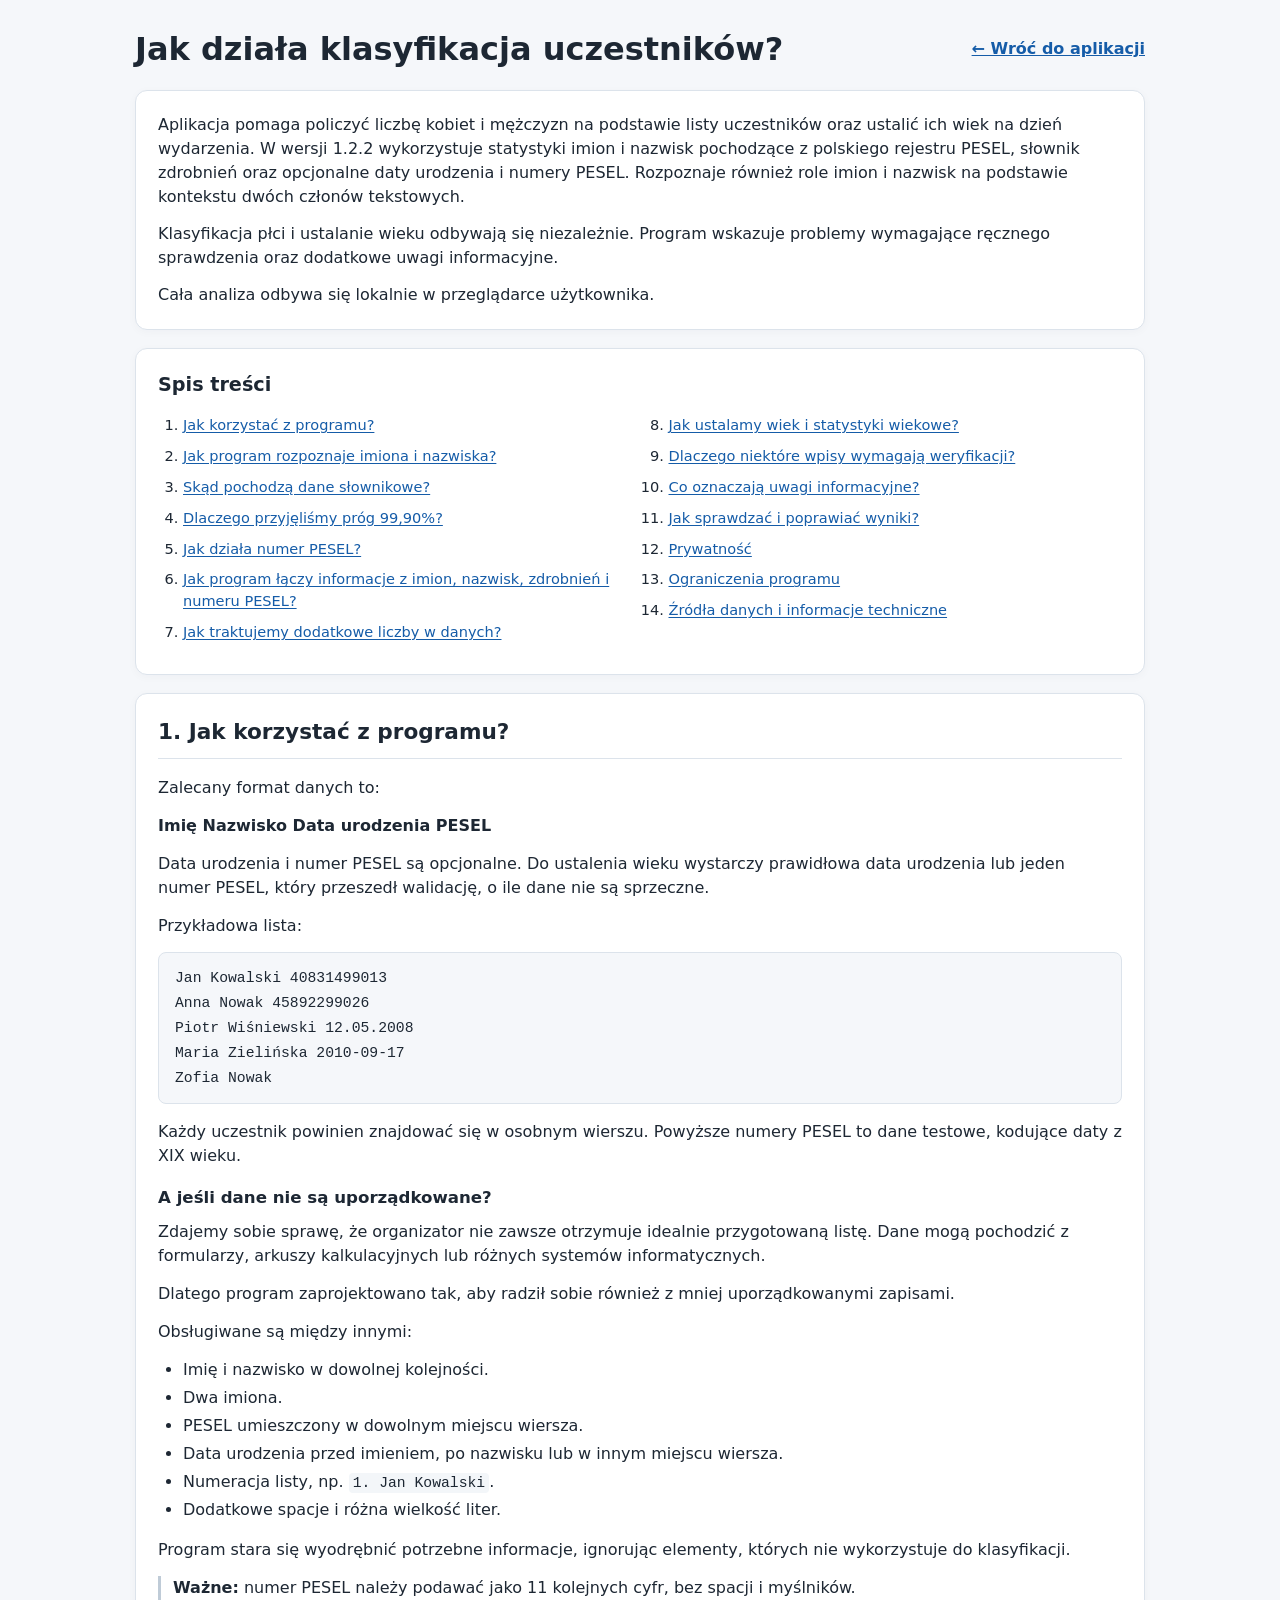
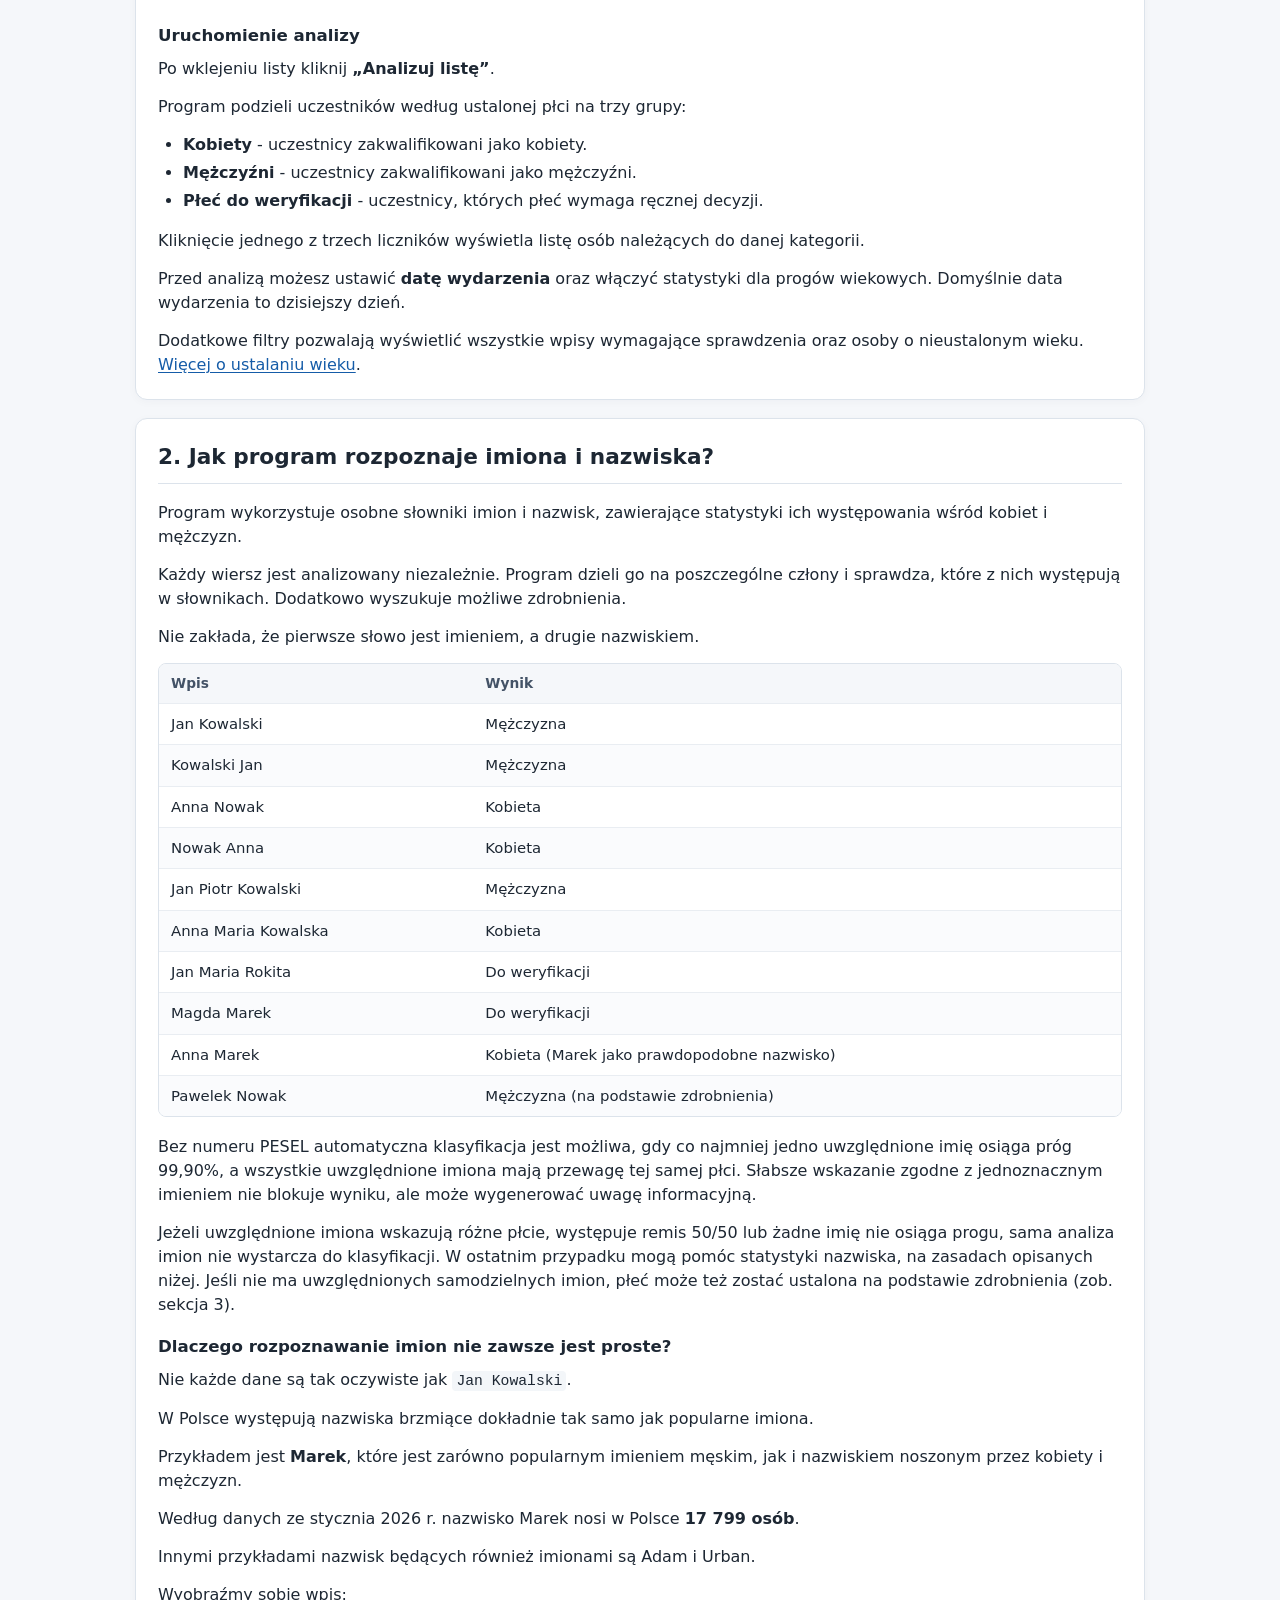
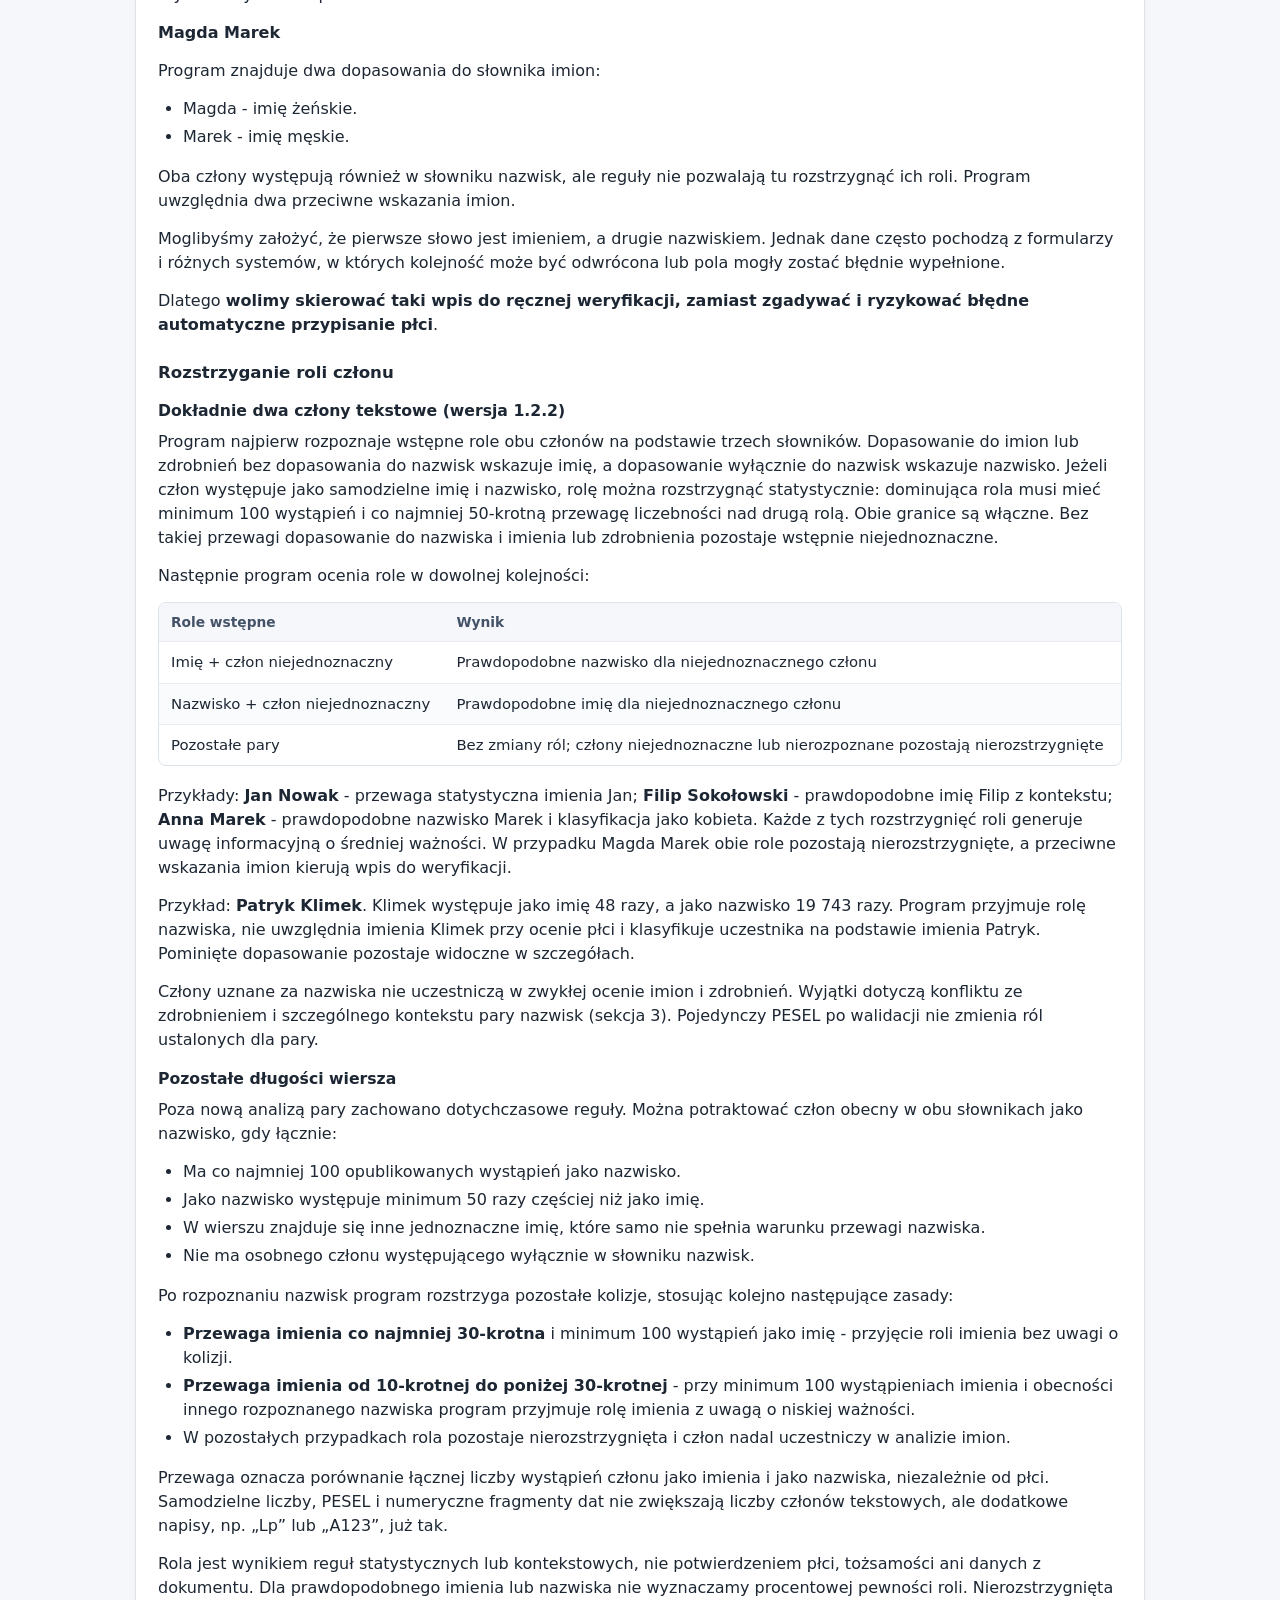
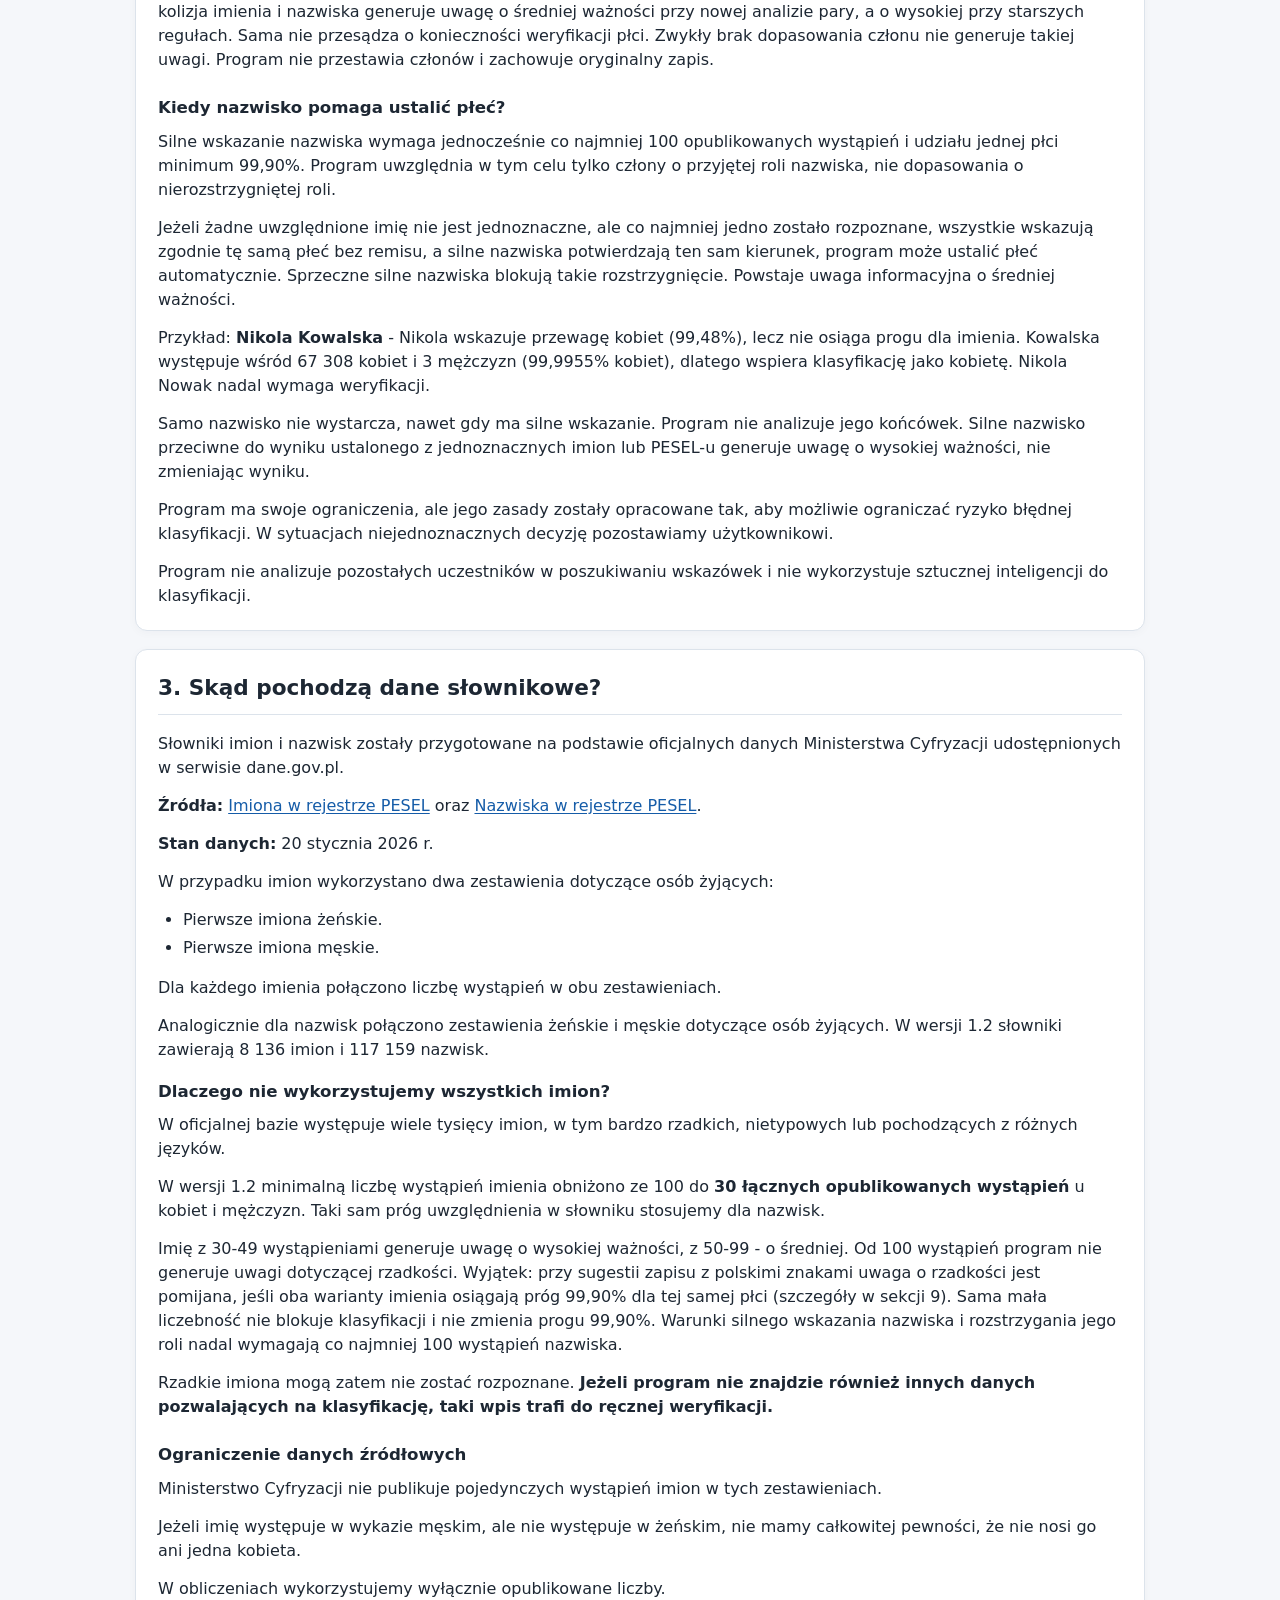
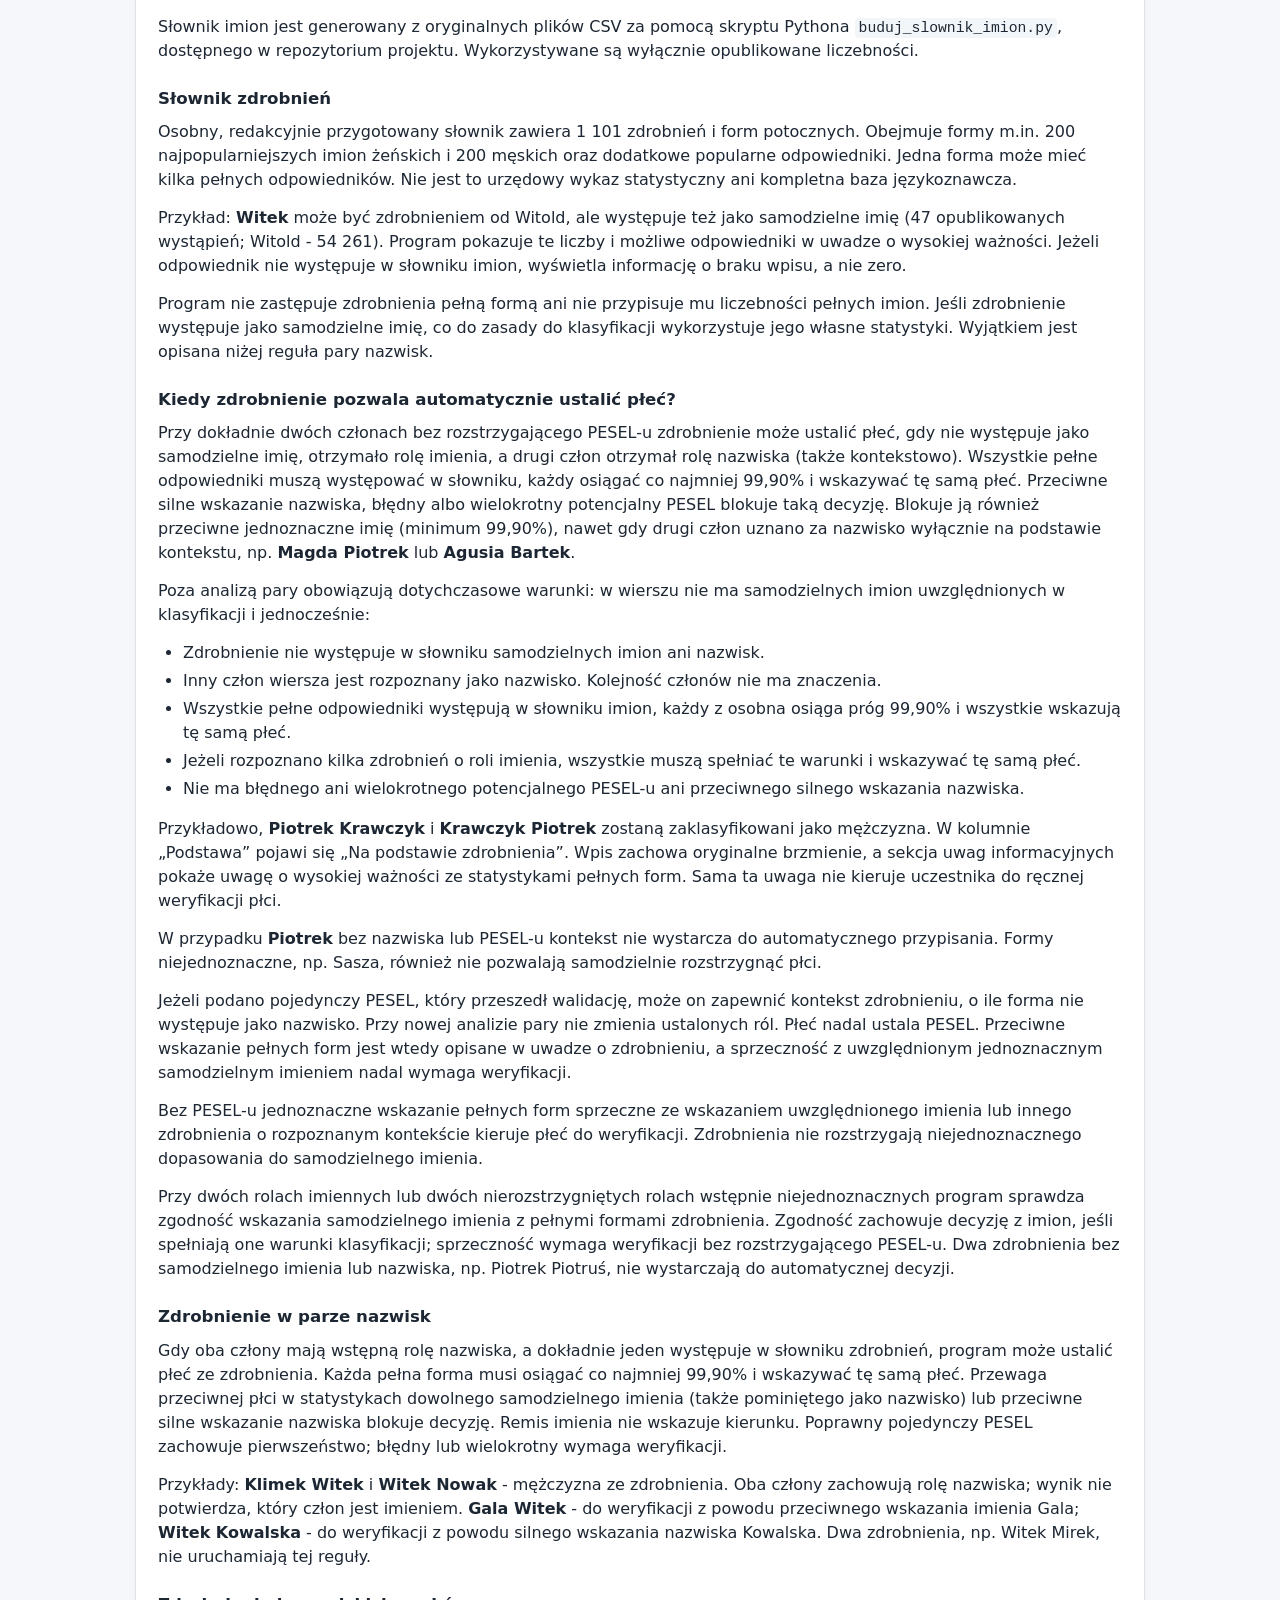
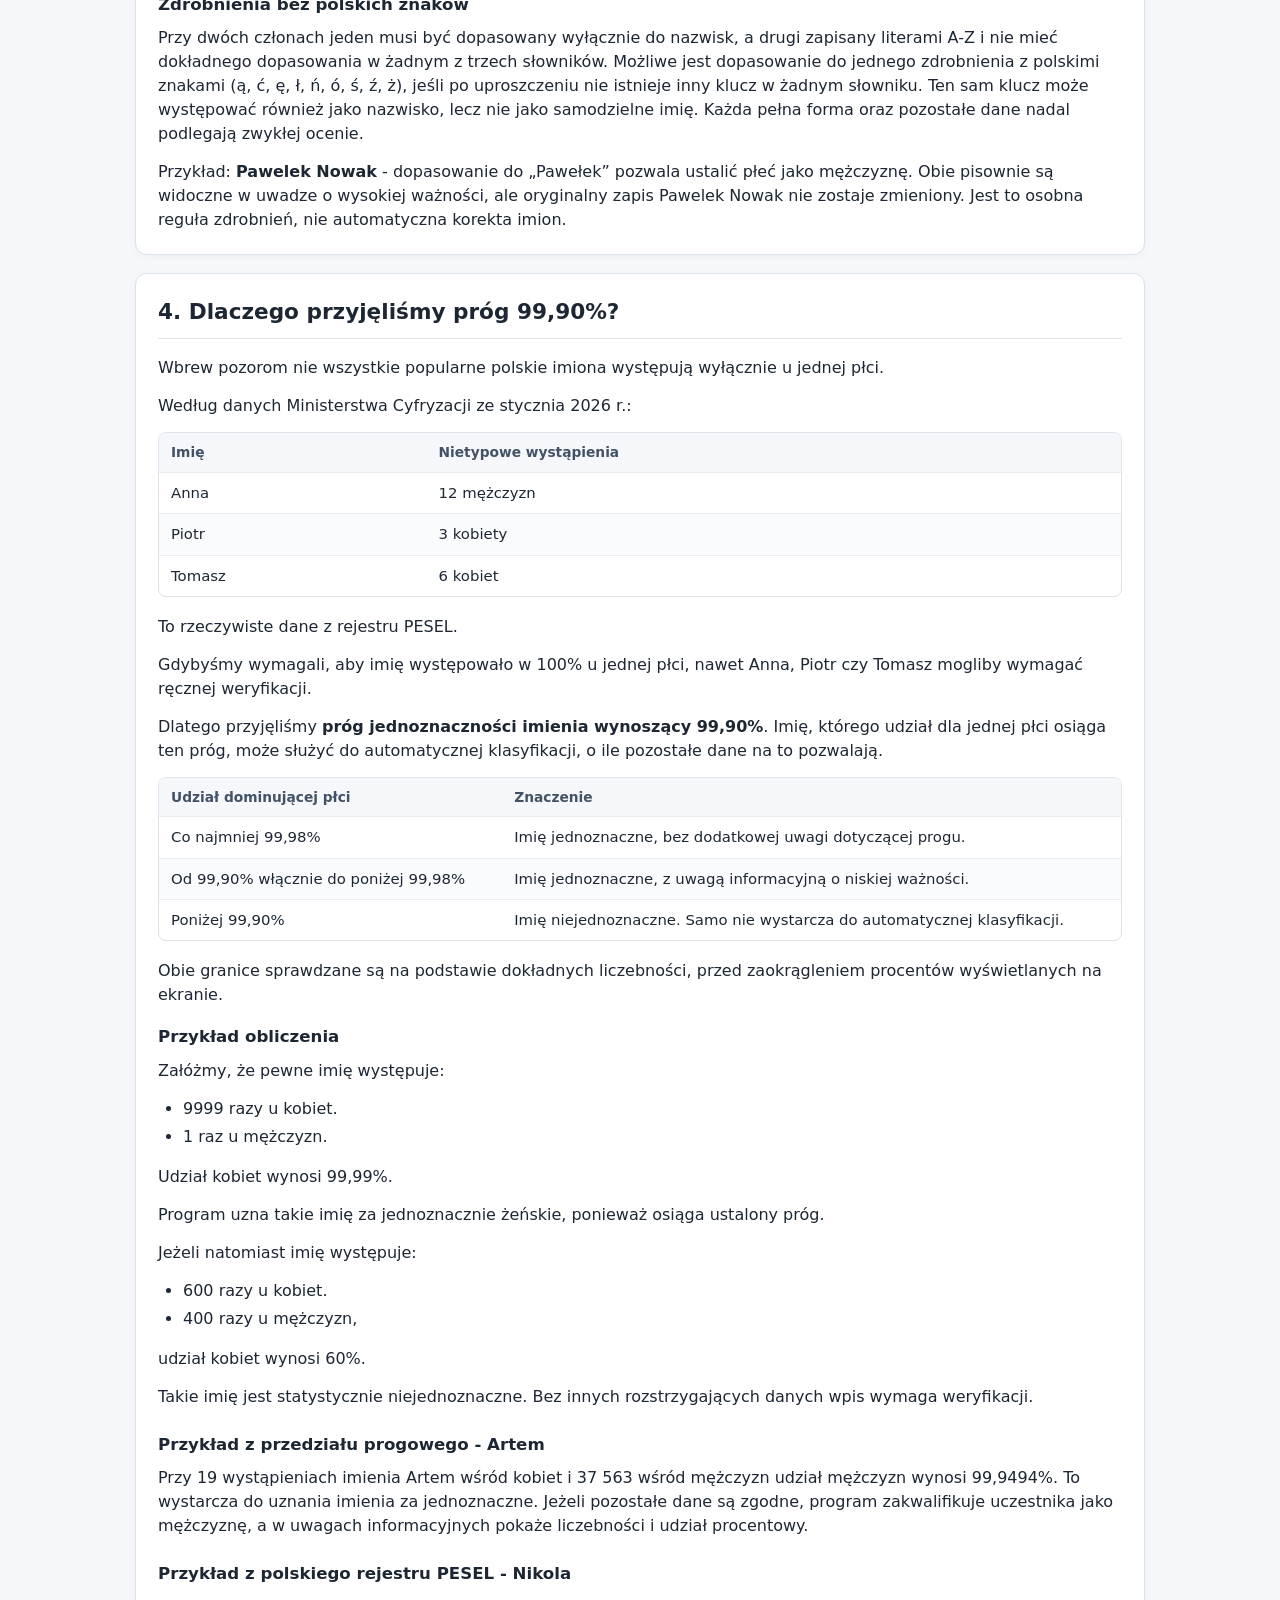
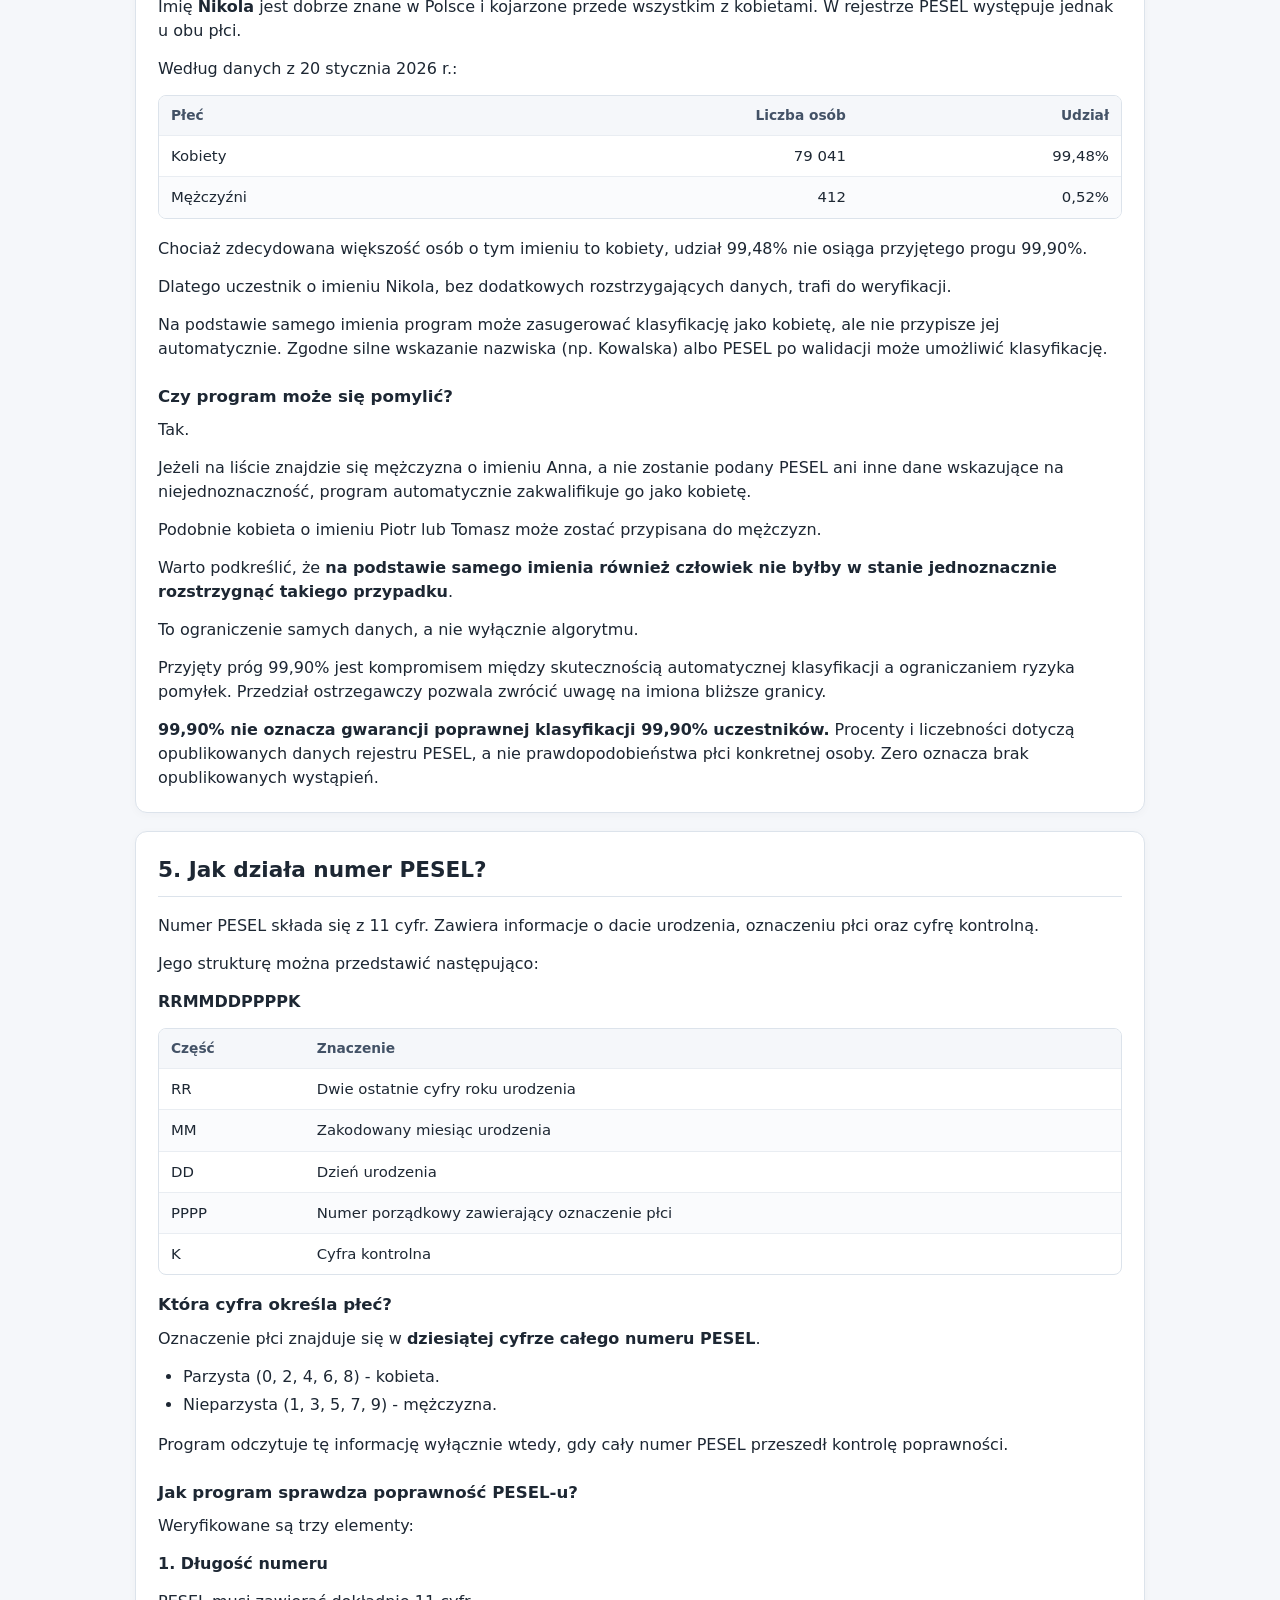
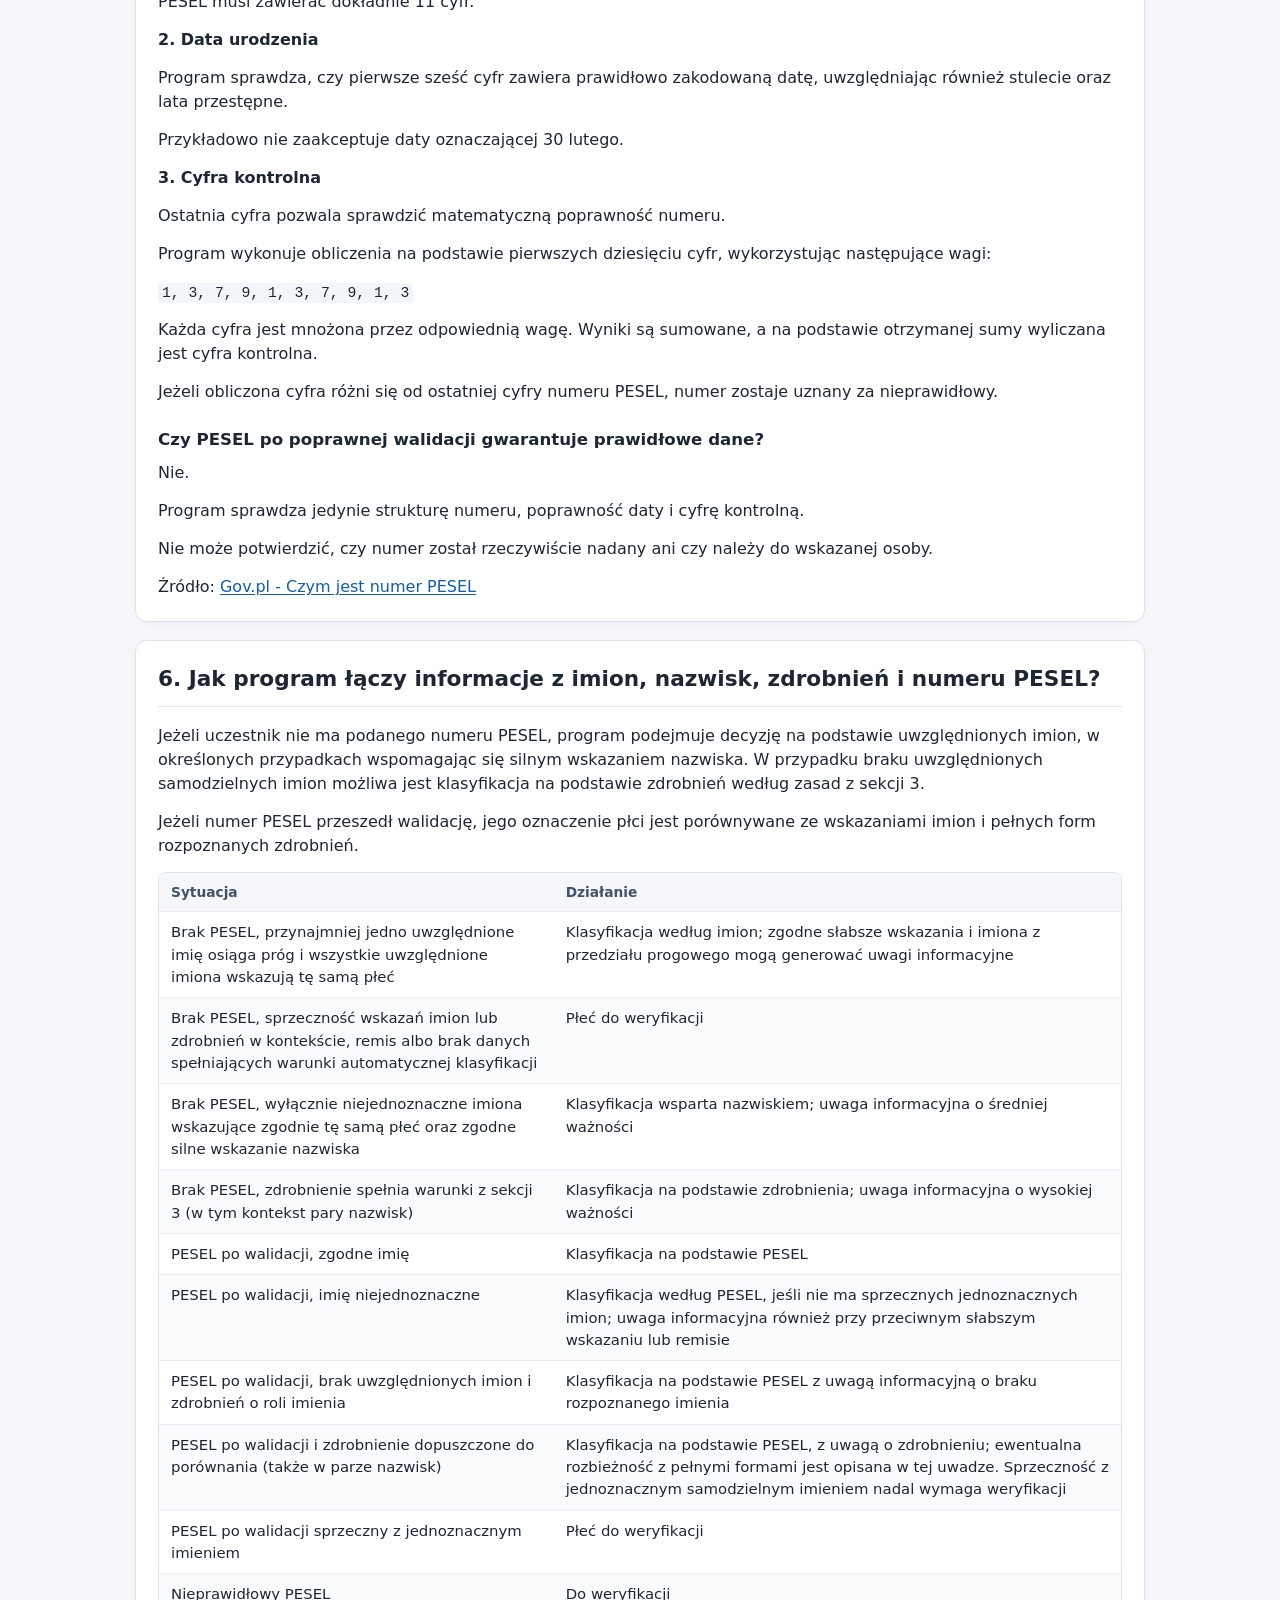
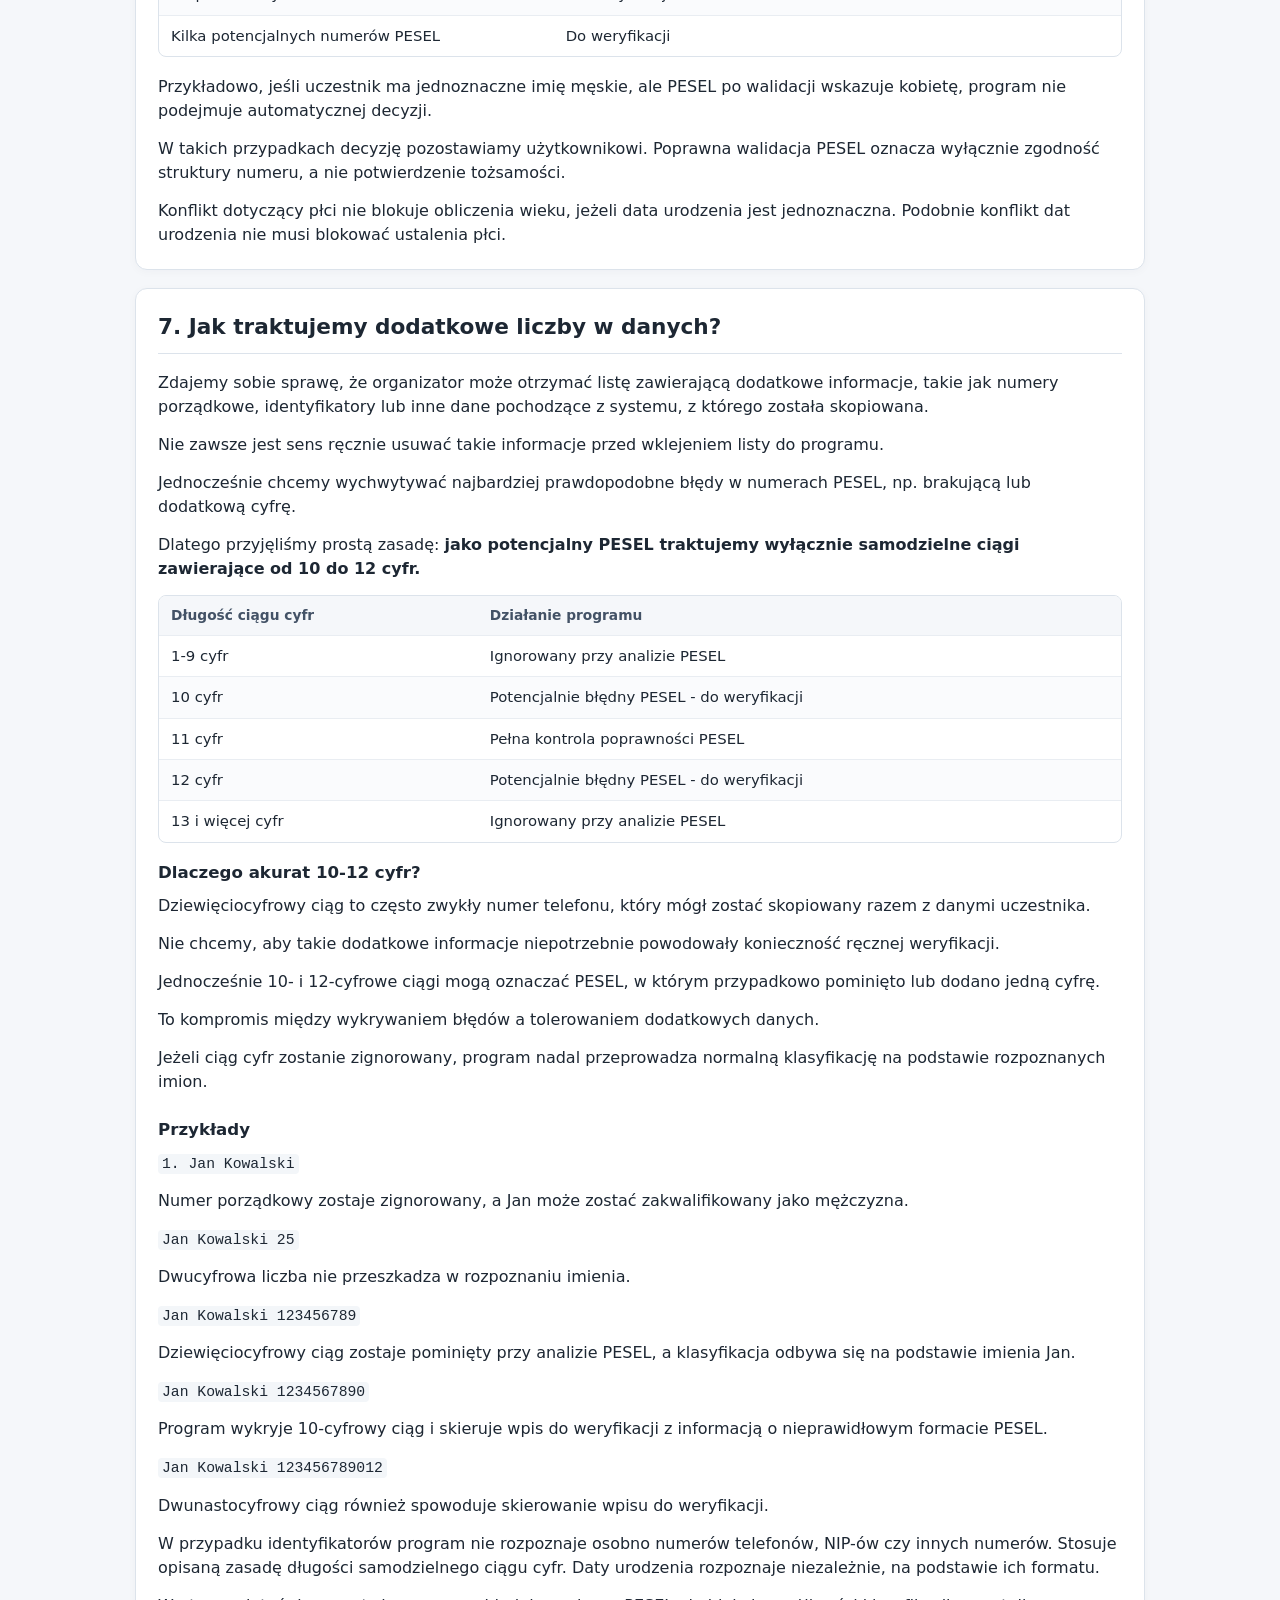
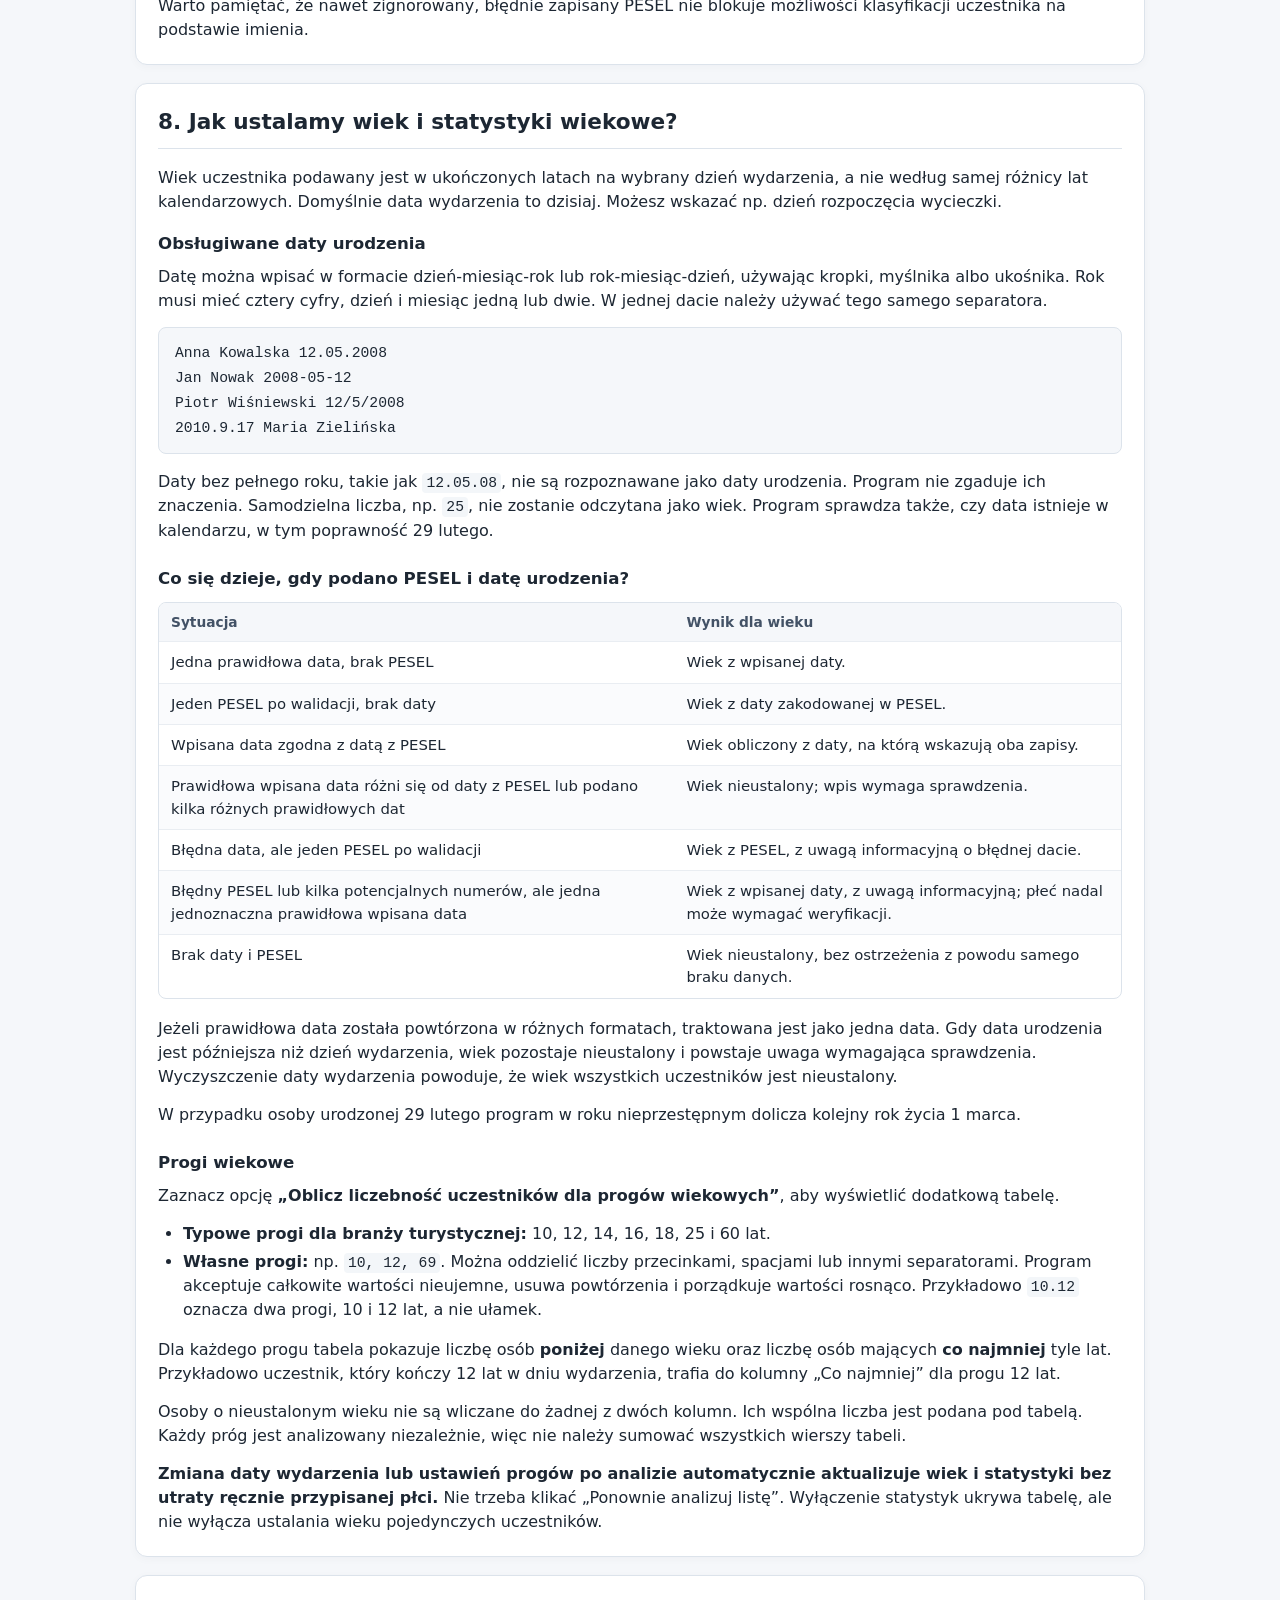
==== commit 63fb7bd4: "Release v1.2.2 - Context-aware name recognition" ====
--- a/pomoc.html
+++ b/pomoc.html
@@ -7,7 +7,7 @@
   <meta name="referrer" content="no-referrer">
   <meta name="description" content="Jak działa klasyfikacja uczestników? Instrukcja użytkowania, rozpoznawanie imion, PESEL, daty urodzenia, statystyki wiekowe, weryfikacja wyników i prywatność.">
   <title>Jak działa klasyfikacja uczestników?</title>
-  <link rel="stylesheet" href="./style.css?v=1.2-r6">
+  <link rel="stylesheet" href="./style.css?v=1.2.2">
 </head>
 <body>
   <main class="container help-page">
@@ -17,7 +17,7 @@
     </header>
 
     <section class="panel help-intro" aria-label="Wprowadzenie">
-<p>Aplikacja pomaga policzyć liczbę kobiet i mężczyzn na podstawie listy uczestników oraz ustalić ich wiek na dzień wydarzenia. W wersji 1.2 wykorzystuje statystyki imion i nazwisk pochodzące z polskiego rejestru PESEL, słownik zdrobnień oraz opcjonalne daty urodzenia i numery PESEL.</p>
+<p>Aplikacja pomaga policzyć liczbę kobiet i mężczyzn na podstawie listy uczestników oraz ustalić ich wiek na dzień wydarzenia. W wersji 1.2.2 wykorzystuje statystyki imion i nazwisk pochodzące z polskiego rejestru PESEL, słownik zdrobnień oraz opcjonalne daty urodzenia i numery PESEL. Rozpoznaje również role imion i nazwisk na podstawie kontekstu dwóch członów tekstowych.</p>
 <p>Klasyfikacja płci i ustalanie wieku odbywają się niezależnie. Program wskazuje problemy wymagające ręcznego sprawdzenia oraz dodatkowe uwagi informacyjne.</p>
 <p>Cała analiza odbywa się lokalnie w przeglądarce użytkownika.</p>
     </section>
@@ -127,6 +127,8 @@
 <td>Magda Marek</td>
 <td>Do weryfikacji</td>
 </tr>
+<tr><td>Anna Marek</td><td>Kobieta (Marek jako prawdopodobne nazwisko)</td></tr>
+<tr><td>Pawelek Nowak</td><td>Mężczyzna (na podstawie zdrobnienia)</td></tr>
 </tbody>
 </table></div>
 <p>Bez numeru PESEL automatyczna klasyfikacja jest możliwa, gdy co najmniej jedno uwzględnione imię osiąga próg 99,90%, a wszystkie uwzględnione imiona mają przewagę tej samej płci. Słabsze wskazanie zgodne z jednoznacznym imieniem nie blokuje wyniku, ale może wygenerować uwagę informacyjną.</p>
@@ -148,25 +150,35 @@
 <p>Moglibyśmy założyć, że pierwsze słowo jest imieniem, a drugie nazwiskiem. Jednak dane często pochodzą z formularzy i różnych systemów, w których kolejność może być odwrócona lub pola mogły zostać błędnie wypełnione.</p>
 <p>Dlatego <strong>wolimy skierować taki wpis do ręcznej weryfikacji, zamiast zgadywać i ryzykować błędne automatyczne przypisanie płci</strong>.</p>
 <h3>Rozstrzyganie roli członu</h3>
-<p>Dopasowanie wyłącznie do słownika imion otrzymuje rolę imienia, a dopasowanie wyłącznie do słownika nazwisk - rolę nazwiska. Człon obecny w obu słownikach początkowo ma nierozstrzygniętą rolę. Kolejne reguły mogą przypisać mu rolę nazwiska lub imienia, zanim program oceni płeć.</p>
-<p>Jeżeli człon występuje w obu słownikach, program może potraktować go jako nazwisko wyłącznie wtedy, gdy łącznie spełnione są cztery warunki:</p>
+<h4>Dokładnie dwa człony tekstowe (wersja 1.2.2)</h4>
+<p>Program najpierw rozpoznaje wstępne role obu członów na podstawie trzech słowników. Dopasowanie do imion lub zdrobnień bez dopasowania do nazwisk wskazuje imię, a dopasowanie wyłącznie do nazwisk wskazuje nazwisko. Jeżeli człon występuje jako samodzielne imię i nazwisko, rolę można rozstrzygnąć statystycznie: dominująca rola musi mieć minimum 100 wystąpień i co najmniej 50-krotną przewagę liczebności nad drugą rolą. Obie granice są włączne. Bez takiej przewagi dopasowanie do nazwiska i imienia lub zdrobnienia pozostaje wstępnie niejednoznaczne.</p>
+<p>Następnie program ocenia role w dowolnej kolejności:</p>
+<div aria-label="Rozstrzyganie ról dwóch członów" class="help-table-wrap" role="region" tabindex="0"><table>
+<thead><tr><th scope="col">Role wstępne</th><th scope="col">Wynik</th></tr></thead>
+<tbody>
+<tr><td>Imię + człon niejednoznaczny</td><td>Prawdopodobne nazwisko dla niejednoznacznego członu</td></tr>
+<tr><td>Nazwisko + człon niejednoznaczny</td><td>Prawdopodobne imię dla niejednoznacznego członu</td></tr>
+<tr><td>Pozostałe pary</td><td>Bez zmiany ról; człony niejednoznaczne lub nierozpoznane pozostają nierozstrzygnięte</td></tr>
+</tbody></table></div>
+<p>Przykłady: <strong>Jan Nowak</strong> - przewaga statystyczna imienia Jan; <strong>Filip Sokołowski</strong> - prawdopodobne imię Filip z kontekstu; <strong>Anna Marek</strong> - prawdopodobne nazwisko Marek i klasyfikacja jako kobieta. Każde z tych rozstrzygnięć roli generuje uwagę informacyjną o średniej ważności. W przypadku Magda Marek obie role pozostają nierozstrzygnięte, a przeciwne wskazania imion kierują wpis do weryfikacji.</p>
+<p>Przykład: <strong>Patryk Klimek</strong>. Klimek występuje jako imię 48 razy, a jako nazwisko 19 743 razy. Program przyjmuje rolę nazwiska, nie uwzględnia imienia Klimek przy ocenie płci i klasyfikuje uczestnika na podstawie imienia Patryk. Pominięte dopasowanie pozostaje widoczne w szczegółach.</p>
+<p>Człony uznane za nazwiska nie uczestniczą w zwykłej ocenie imion i zdrobnień. Wyjątki dotyczą konfliktu ze zdrobnieniem i szczególnego kontekstu pary nazwisk (sekcja 3). Pojedynczy PESEL po walidacji nie zmienia ról ustalonych dla pary.</p>
+<h4>Pozostałe długości wiersza</h4>
+<p>Poza nową analizą pary zachowano dotychczasowe reguły. Można potraktować człon obecny w obu słownikach jako nazwisko, gdy łącznie:</p>
 <ul>
 <li>Ma co najmniej 100 opublikowanych wystąpień jako nazwisko.</li>
 <li>Jako nazwisko występuje minimum 50 razy częściej niż jako imię.</li>
 <li>W wierszu znajduje się inne jednoznaczne imię, które samo nie spełnia warunku przewagi nazwiska.</li>
 <li>Nie ma osobnego członu występującego wyłącznie w słowniku nazwisk.</li>
 </ul>
-<p>Przykład: <strong>Patryk Klimek</strong>. Klimek występuje jako imię 48 razy, a jako nazwisko 19 743 razy. Program przyjmuje rolę nazwiska, nie uwzględnia imienia Klimek przy ocenie płci i klasyfikuje uczestnika na podstawie imienia Patryk. Pominięte dopasowanie pozostaje widoczne w szczegółach. Powstaje uwaga informacyjna o przypisaniu roli.</p>
 <p>Po rozpoznaniu nazwisk program rozstrzyga pozostałe kolizje, stosując kolejno następujące zasady:</p>
 <ul>
 <li><strong>Przewaga imienia co najmniej 30-krotna</strong> i minimum 100 wystąpień jako imię - przyjęcie roli imienia bez uwagi o kolizji.</li>
-<li><strong>Dokładnie dwa człony tekstowe</strong>, z których jeden występuje wyłącznie w słowniku nazwisk, a drugi w obu słownikach - przy minimum 100 wystąpieniach imienia i co najmniej 10-krotnej przewadze imienia program przyjmuje rolę imienia bez uwagi o kolizji. W pozostałych przypadkach przyjmuje rolę prawdopodobnego imienia i dodaje uwagę o niskiej ważności.</li>
-<li><strong>Przewaga imienia od 10-krotnej do poniżej 30-krotnej</strong> poza powyższą regułą dwóch członów - przy minimum 100 wystąpieniach imienia i obecności innego rozpoznanego nazwiska program przyjmuje rolę imienia z uwagą o niskiej ważności.</li>
+<li><strong>Przewaga imienia od 10-krotnej do poniżej 30-krotnej</strong> - przy minimum 100 wystąpieniach imienia i obecności innego rozpoznanego nazwiska program przyjmuje rolę imienia z uwagą o niskiej ważności.</li>
 <li>W pozostałych przypadkach rola pozostaje nierozstrzygnięta i człon nadal uczestniczy w analizie imion.</li>
 </ul>
-<p>Przewaga oznacza porównanie łącznej liczby wystąpień członu jako imienia i jako nazwiska, niezależnie od płci. Samodzielne liczby, PESEL i numeryczne fragmenty dat nie zwiększają liczby członów tekstowych, ale dodatkowe napisy, np. „Lp” lub „A123”, już tak. Reguła dwóch członów nie działa, gdy oba występują w obu słownikach.</p>
-<p>Przykłady: <strong>Jan Nowak</strong> i <strong>Filip Sokołowski</strong> nie generują uwagi o kolizji. W przypadku <strong>Witek Nowak</strong> program rozpoznaje Witka jako prawdopodobne imię dzięki kontekstowi i dodaje uwagę o niskiej ważności, niezależnie od uwag o rzadkości imienia i możliwym zdrobnieniu.</p>
-<p>Rola jest wynikiem reguł statystycznych lub kontekstowych, nie potwierdzeniem płci, tożsamości ani danych z dokumentu. Dla prawdopodobnego imienia nie wyznaczamy procentowej pewności roli. Nierozstrzygnięta kolizja imienia i nazwiska generuje uwagę o wysokiej ważności, ale sama nie blokuje ustalenia płci. Zwykły brak dopasowania członu nie generuje takiej uwagi. Program nie przestawia członów i zachowuje oryginalny zapis.</p>
+<p>Przewaga oznacza porównanie łącznej liczby wystąpień członu jako imienia i jako nazwiska, niezależnie od płci. Samodzielne liczby, PESEL i numeryczne fragmenty dat nie zwiększają liczby członów tekstowych, ale dodatkowe napisy, np. „Lp” lub „A123”, już tak.</p>
+<p>Rola jest wynikiem reguł statystycznych lub kontekstowych, nie potwierdzeniem płci, tożsamości ani danych z dokumentu. Dla prawdopodobnego imienia lub nazwiska nie wyznaczamy procentowej pewności roli. Nierozstrzygnięta kolizja imienia i nazwiska generuje uwagę o średniej ważności przy nowej analizie pary, a o wysokiej przy starszych regułach. Sama nie przesądza o konieczności weryfikacji płci. Zwykły brak dopasowania członu nie generuje takiej uwagi. Program nie przestawia członów i zachowuje oryginalny zapis.</p>
 <h3>Kiedy nazwisko pomaga ustalić płeć?</h3>
 <p>Silne wskazanie nazwiska wymaga jednocześnie co najmniej 100 opublikowanych wystąpień i udziału jednej płci minimum 99,90%. Program uwzględnia w tym celu tylko człony o przyjętej roli nazwiska, nie dopasowania o nierozstrzygniętej roli.</p>
 <p>Jeżeli żadne uwzględnione imię nie jest jednoznaczne, ale co najmniej jedno zostało rozpoznane, wszystkie wskazują zgodnie tę samą płeć bez remisu, a silne nazwiska potwierdzają ten sam kierunek, program może ustalić płeć automatycznie. Sprzeczne silne nazwiska blokują takie rozstrzygnięcie. Powstaje uwaga informacyjna o średniej ważności.</p>
@@ -201,9 +213,10 @@
 <h3>Słownik zdrobnień</h3>
 <p>Osobny, redakcyjnie przygotowany słownik zawiera 1 101 zdrobnień i form potocznych. Obejmuje formy m.in. 200 najpopularniejszych imion żeńskich i 200 męskich oraz dodatkowe popularne odpowiedniki. Jedna forma może mieć kilka pełnych odpowiedników. Nie jest to urzędowy wykaz statystyczny ani kompletna baza językoznawcza.</p>
 <p>Przykład: <strong>Witek</strong> może być zdrobnieniem od Witold, ale występuje też jako samodzielne imię (47 opublikowanych wystąpień; Witold - 54 261). Program pokazuje te liczby i możliwe odpowiedniki w uwadze o wysokiej ważności. Jeżeli odpowiednik nie występuje w słowniku imion, wyświetla informację o braku wpisu, a nie zero.</p>
-<p>Program nie zastępuje zdrobnienia pełną formą ani nie przypisuje mu liczebności pełnych imion. Jeśli zdrobnienie występuje jako samodzielne imię, do klasyfikacji wykorzystuje jego własne statystyki zgodnie z regułami imion. Jeśli człon został potraktowany jako nazwisko, komunikat tylko informuje o takim dopasowaniu.</p>
+<p>Program nie zastępuje zdrobnienia pełną formą ani nie przypisuje mu liczebności pełnych imion. Jeśli zdrobnienie występuje jako samodzielne imię, co do zasady do klasyfikacji wykorzystuje jego własne statystyki. Wyjątkiem jest opisana niżej reguła pary nazwisk.</p>
 <h3>Kiedy zdrobnienie pozwala automatycznie ustalić płeć?</h3>
-<p>Bez PESEL-u program może ustalić płeć na podstawie zdrobnienia, gdy w wierszu nie ma samodzielnych imion uwzględnionych w klasyfikacji i jednocześnie:</p>
+<p>Przy dokładnie dwóch członach bez rozstrzygającego PESEL-u zdrobnienie może ustalić płeć, gdy nie występuje jako samodzielne imię, otrzymało rolę imienia, a drugi człon otrzymał rolę nazwiska (także kontekstowo). Wszystkie pełne odpowiedniki muszą występować w słowniku, każdy osiągać co najmniej 99,90% i wskazywać tę samą płeć. Przeciwne silne wskazanie nazwiska, błędny albo wielokrotny potencjalny PESEL blokuje taką decyzję. Blokuje ją również przeciwne jednoznaczne imię (minimum 99,90%), nawet gdy drugi człon uznano za nazwisko wyłącznie na podstawie kontekstu, np. <strong>Magda Piotrek</strong> lub <strong>Agusia Bartek</strong>.</p>
+<p>Poza analizą pary obowiązują dotychczasowe warunki: w wierszu nie ma samodzielnych imion uwzględnionych w klasyfikacji i jednocześnie:</p>
 <ul>
 <li>Zdrobnienie nie występuje w słowniku samodzielnych imion ani nazwisk.</li>
 <li>Inny człon wiersza jest rozpoznany jako nazwisko. Kolejność członów nie ma znaczenia.</li>
@@ -213,8 +226,15 @@
 </ul>
 <p>Przykładowo, <strong>Piotrek Krawczyk</strong> i <strong>Krawczyk Piotrek</strong> zostaną zaklasyfikowani jako mężczyzna. W kolumnie „Podstawa” pojawi się „Na podstawie zdrobnienia”. Wpis zachowa oryginalne brzmienie, a sekcja uwag informacyjnych pokaże uwagę o wysokiej ważności ze statystykami pełnych form. Sama ta uwaga nie kieruje uczestnika do ręcznej weryfikacji płci.</p>
 <p>W przypadku <strong>Piotrek</strong> bez nazwiska lub PESEL-u kontekst nie wystarcza do automatycznego przypisania. Formy niejednoznaczne, np. Sasza, również nie pozwalają samodzielnie rozstrzygnąć płci.</p>
-<p>Jeżeli podano pojedynczy PESEL, który przeszedł walidację, może on wystarczyć do rozpoznania zdrobnienia jako prawdopodobnego imienia, o ile forma nie występuje jako nazwisko. Płeć nadal ustala PESEL. Przeciwne wskazanie pełnych form jest wtedy opisane w uwadze o zdrobnieniu, a sprzeczność z jednoznacznym samodzielnym imieniem nadal wymaga weryfikacji.</p>
+<p>Jeżeli podano pojedynczy PESEL, który przeszedł walidację, może on zapewnić kontekst zdrobnieniu, o ile forma nie występuje jako nazwisko. Przy nowej analizie pary nie zmienia ustalonych ról. Płeć nadal ustala PESEL. Przeciwne wskazanie pełnych form jest wtedy opisane w uwadze o zdrobnieniu, a sprzeczność z uwzględnionym jednoznacznym samodzielnym imieniem nadal wymaga weryfikacji.</p>
 <p>Bez PESEL-u jednoznaczne wskazanie pełnych form sprzeczne ze wskazaniem uwzględnionego imienia lub innego zdrobnienia o rozpoznanym kontekście kieruje płeć do weryfikacji. Zdrobnienia nie rozstrzygają niejednoznacznego dopasowania do samodzielnego imienia.</p>
+<p>Przy dwóch rolach imiennych lub dwóch nierozstrzygniętych rolach wstępnie niejednoznacznych program sprawdza zgodność wskazania samodzielnego imienia z pełnymi formami zdrobnienia. Zgodność zachowuje decyzję z imion, jeśli spełniają one warunki klasyfikacji; sprzeczność wymaga weryfikacji bez rozstrzygającego PESEL-u. Dwa zdrobnienia bez samodzielnego imienia lub nazwiska, np. Piotrek Piotruś, nie wystarczają do automatycznej decyzji.</p>
+<h3>Zdrobnienie w parze nazwisk</h3>
+<p>Gdy oba człony mają wstępną rolę nazwiska, a dokładnie jeden występuje w słowniku zdrobnień, program może ustalić płeć ze zdrobnienia. Każda pełna forma musi osiągać co najmniej 99,90% i wskazywać tę samą płeć. Przewaga przeciwnej płci w statystykach dowolnego samodzielnego imienia (także pominiętego jako nazwisko) lub przeciwne silne wskazanie nazwiska blokuje decyzję. Remis imienia nie wskazuje kierunku. Poprawny pojedynczy PESEL zachowuje pierwszeństwo; błędny lub wielokrotny wymaga weryfikacji.</p>
+<p>Przykłady: <strong>Klimek Witek</strong> i <strong>Witek Nowak</strong> - mężczyzna ze zdrobnienia. Oba człony zachowują rolę nazwiska; wynik nie potwierdza, który człon jest imieniem. <strong>Gala Witek</strong> - do weryfikacji z powodu przeciwnego wskazania imienia Gala; <strong>Witek Kowalska</strong> - do weryfikacji z powodu silnego wskazania nazwiska Kowalska. Dwa zdrobnienia, np. Witek Mirek, nie uruchamiają tej reguły.</p>
+<h3>Zdrobnienia bez polskich znaków</h3>
+<p>Przy dwóch członach jeden musi być dopasowany wyłącznie do nazwisk, a drugi zapisany literami A-Z i nie mieć dokładnego dopasowania w żadnym z trzech słowników. Możliwe jest dopasowanie do jednego zdrobnienia z polskimi znakami (ą, ć, ę, ł, ń, ó, ś, ź, ż), jeśli po uproszczeniu nie istnieje inny klucz w żadnym słowniku. Ten sam klucz może występować również jako nazwisko, lecz nie jako samodzielne imię. Każda pełna forma oraz pozostałe dane nadal podlegają zwykłej ocenie.</p>
+<p>Przykład: <strong>Pawelek Nowak</strong> - dopasowanie do „Pawełek” pozwala ustalić płeć jako mężczyznę. Obie pisownie są widoczne w uwadze o wysokiej ważności, ale oryginalny zapis Pawelek Nowak nie zostaje zmieniony. Jest to osobna reguła zdrobnień, nie automatyczna korekta imion.</p>
     </section>
 
     <section class="panel help-section" id="sekcja-4" aria-labelledby="naglowek-4">
@@ -395,7 +415,7 @@
 <td>Klasyfikacja wsparta nazwiskiem; uwaga informacyjna o średniej ważności</td>
 </tr>
 <tr>
-<td>Brak PESEL i uwzględnionych samodzielnych imion, zdrobnienie spełnia warunki z sekcji 3</td>
+<td>Brak PESEL, zdrobnienie spełnia warunki z sekcji 3 (w tym kontekst pary nazwisk)</td>
 <td>Klasyfikacja na podstawie zdrobnienia; uwaga informacyjna o wysokiej ważności</td>
 </tr>
 <tr>
@@ -411,7 +431,7 @@
 <td>Klasyfikacja na podstawie PESEL z uwagą informacyjną o braku rozpoznanego imienia</td>
 </tr>
 <tr>
-<td>PESEL po walidacji i zdrobnienie o roli imienia</td>
+<td>PESEL po walidacji i zdrobnienie dopuszczone do porównania (także w parze nazwisk)</td>
 <td>Klasyfikacja na podstawie PESEL, z uwagą o zdrobnieniu; ewentualna rozbieżność z pełnymi formami jest opisana w tej uwadze. Sprzeczność z jednoznacznym samodzielnym imieniem nadal wymaga weryfikacji</td>
 </tr>
 <tr>
@@ -546,16 +566,19 @@
 <td>Rozpoznano imiona wskazujące różne płcie</td>
 </tr>
 <tr>
-<td>Anna Marek</td>
-<td>Rozpoznano imiona wskazujące różne płcie</td>
-</tr>
+<td>Magda Piotrek</td>
+<td>Pełne formy zdrobnienia są sprzeczne z jednoznacznym imieniem Magda, mimo kontekstowego uznania go za nazwisko</td>
+</tr>
+<tr><td>Gala Witek</td><td>Przeciwne wskazanie samodzielnego imienia Gala blokuje klasyfikację ze zdrobnienia w parze nazwisk</td></tr>
+<tr><td>Witek Kowalska</td><td>Przeciwne silne wskazanie nazwiska Kowalska blokuje klasyfikację ze zdrobnienia</td></tr>
+<tr><td>Piotrek Piotruś</td><td>Dwa zdrobnienia bez odpowiedniego nazwiska nie wystarczają do automatycznej decyzji</td></tr>
 <tr>
 <td>Nikola Nowak</td>
 <td>Imię niejednoznaczne statystycznie</td>
 </tr>
 <tr>
 <td>Sasza Nowak</td>
-<td>Pełne odpowiedniki zdrobnienia nie pozwalają jednoznacznie ustalić płci</td>
+<td>Samodzielne imię nie osiąga progu, a nazwisko nie daje silnego zgodnego wskazania; zdrobnienie nie zastępuje samodzielnego imienia</td>
 </tr>
 <tr>
 <td>Krzysztfo Kowalski</td>
@@ -575,7 +598,7 @@
 <p>Automatyczne poprawianie błędów mogłoby prowadzić do kolejnych pomyłek.</p>
 <p>Dlatego program nie korzysta z mechanizmów automatycznej korekty imion.</p>
 <p>Nie zamienia również samodzielnie zapisów bez polskich znaków, np. <code>Lukasz</code>, na <code>Łukasz</code>.</p>
-<p>Oba zapisy są traktowane jako odrębne ciągi znaków, a wynik zależy od tego, czy występują w słowniku.</p>
+<p>W przypadku samodzielnych imion oba zapisy są traktowane jako odrębne ciągi znaków, a wynik zależy od tego, czy występują w słowniku. Od wersji 1.2.2 istnieje osobna, ograniczona reguła dopasowania zdrobnień bez polskich znaków (sekcja 3).</p>
 <p>Program może jednak zasugerować wariant imienia z polskimi znakami. Dodaje uwagę o niskiej ważności, gdy wpisane imię bez polskich znaków zostało rozpoznane i uwzględnione w analizie, a w słowniku:</p>
 <ul>
 <li>istnieje dokładnie jeden odpowiednik z polskimi znakami;</li>
@@ -595,11 +618,11 @@
 <p>Na dole wyników znajduje się zwijana sekcja <strong>„Uwagi informacyjne (X)”</strong>, widoczna tylko wtedy, gdy program ma dodatkowe informacje do przekazania. Licznik X oznacza liczbę uwag, a nie liczbę uczestników. Jeden wpis może zawierać kilka uwag.</p>
 <p>Uwagi mają trzy poziomy ważności:</p>
 <div class="info-notes-list" style="margin-bottom: 14px" aria-label="Poziomy ważności uwag informacyjnych">
-<div class="info-item info-level-1"><strong>Niska ważność - szaroniebieski</strong><p class="reason">Np. jednoznaczne imię z udziałem od 99,90% do poniżej 99,98%, słabsze imię zgodne z jednoznacznym wskazaniem, przyjęcie roli imienia na podstawie przewagi statystycznej i kontekstu lub sugestia zapisu imienia z polskimi znakami.</p></div>
-<div class="info-item info-level-2"><strong>Średnia ważność - żółty</strong><p class="reason">Np. płeć ustalono dzięki PESEL mimo nierozpoznanego imienia, remisu lub przeciwnego słabszego wskazania; imię ma 50-99 wystąpień; rolę nazwiska przyjęto na podstawie statystyk lub nazwisko wspomogło klasyfikację.</p></div>
-<div class="info-item info-level-3"><strong>Wysoka ważność - pomarańczowy</strong><p class="reason">Np. imię ma 30-49 wystąpień, wykryto możliwe zdrobnienie, nierozstrzygniętą kolizję imienia i nazwiska lub silne wskazanie nazwiska przeciwne do wyniku. Także np. błędna data urodzenia, gdy do obliczenia wieku wykorzystano datę z PESEL po walidacji.</p></div>
+<div class="info-item info-level-1"><strong>Niska ważność - szaroniebieski</strong><p class="reason">Np. jednoznaczne imię z udziałem od 99,90% do poniżej 99,98%, słabsze imię zgodne z jednoznacznym wskazaniem, przyjęcie roli imienia w starszych regułach przewagi i kontekstu lub sugestia zapisu samodzielnego imienia z polskimi znakami.</p></div>
+<div class="info-item info-level-2"><strong>Średnia ważność - żółty</strong><p class="reason">Np. płeć ustalono dzięki PESEL mimo nierozpoznanego imienia, remisu lub przeciwnego słabszego wskazania; imię ma 50-99 wystąpień; statystyczne lub kontekstowe rozstrzygnięcie roli w parze, nierozstrzygnięta kolizja w parze lub nazwisko wspomogło klasyfikację.</p></div>
+<div class="info-item info-level-3"><strong>Wysoka ważność - pomarańczowy</strong><p class="reason">Np. imię ma 30-49 wystąpień, wykryto możliwe zdrobnienie (również bez polskich znaków), nierozstrzygniętą kolizję imienia i nazwiska w starszych regułach lub silne wskazanie nazwiska przeciwne do wyniku. Także np. błędna data urodzenia, gdy do obliczenia wieku wykorzystano datę z PESEL po walidacji.</p></div>
 </div>
-<p>Rekordy wyświetlane są od najwyższej do najniższej ważności. Jeżeli jeden uczestnik ma kilka uwag, kolor jego rekordu odpowiada najważniejszej z nich.</p>
+<p>Rekordy wyświetlane są od najwyższej do najniższej ważności. Jeżeli jeden uczestnik ma kilka uwag, kolor jego rekordu odpowiada najważniejszej z nich. Gdy uwagi mają różną ważność, każda jest dodatkowo oznaczona własnym poziomem.</p>
 <p class="help-note"><strong>Ważne:</strong> kolor i ważność uwagi nie oznaczają konieczności ręcznej klasyfikacji. Decyzja o tym, czy wpis wymaga sprawdzenia, jest niezależna. Ten sam uczestnik może występować zarówno w sekcji uwag informacyjnych, jak i wśród wpisów do sprawdzenia.</p>
 <p>Uwagi dotyczą płci, wieku lub danych (np. roli członu i możliwych zdrobnień). Warto przeczytać je przed wykorzystaniem danych. Nawet brak uwag nie potwierdza rzeczywistej tożsamości uczestnika.</p>
     </section>
@@ -703,7 +726,7 @@
 <td>Minimalna łączna liczba wystąpień w słownikach imion i nazwisk</td>
 <td>30</td>
 </tr>
-<tr><td>Liczebność słowników (wersja 1.2)</td><td>8 136 imion, 117 159 nazwisk, 1 101 zdrobnień i form potocznych</td></tr>
+<tr><td>Liczebność słowników (wersja 1.2.2)</td><td>8 136 imion, 117 159 nazwisk, 1 101 zdrobnień i form potocznych</td></tr>
 <tr><td>Źródło zdrobnień</td><td>Osobny słownik redakcyjny; uwagi informacyjne i warunkowa klasyfikacja płci</td></tr>
 <tr>
 <td>Próg automatycznej klasyfikacji</td>
@@ -718,17 +741,19 @@
 <td>Minimum 100 wystąpień i 99,90% udziału jednej płci</td>
 </tr>
 <tr>
-<td>Rozstrzyganie kolizji roli jako nazwisko</td>
-<td>Minimum 100 wystąpień jako nazwisko, co najmniej 50-krotna przewaga nad imieniem oraz spełnienie pozostałych warunków opisanych w sekcji 2</td>
-</tr>
-<tr>
-<td>Rozstrzyganie kolizji roli jako imię</td>
-<td>Minimum 100 wystąpień jako imię i przewaga co najmniej 30-krotna lub co najmniej 10-krotna przy odpowiednim kontekście; także prawdopodobne imię na podstawie kontekstu dwóch członów bez wymogu liczebności (szczegóły w sekcji 2)</td>
+<td>Rozstrzyganie ról dwóch członów</td>
+<td>Minimum 100 wystąpień w dominującej roli i co najmniej 50-krotna przewaga; dodatkowo kontekst drugiego członu dla niejednoznacznego dopasowania</td>
+</tr>
+<tr>
+<td>Rozstrzyganie ról w pozostałych rekordach</td>
+<td>Starsze reguły: minimum 100 wystąpień w dominującej roli; przewaga nazwiska 50-krotna przy dodatkowych warunkach, przewaga imienia 30-krotna lub 10-krotna z kontekstem nazwiska (sekcja 2)</td>
 </tr>
 <tr>
 <td>Sugestia zapisu imienia z polskimi znakami</td>
 <td>Jeden odpowiednik w słowniku, minimum 10 000 wystąpień i co najmniej 10-krotna przewaga liczebności nad wpisanym imieniem</td>
 </tr>
+<tr><td>Dopasowanie zdrobnienia bez polskich znaków</td><td>Dokładnie dwa człony, osobne nazwisko, brak dokładnego dopasowania formy wejściowej, jeden niekolidujący wariant zdrobnienia bez wpisu samodzielnego imienia (sekcja 3)</td></tr>
+<tr><td>Klasyfikacja ze zdrobnień</td><td>Każda pełna forma osiąga minimum 99,90% i wskazuje tę samą płeć; wymagany właściwy kontekst i brak blokujących sprzeczności (sekcja 3)</td></tr>
 <tr>
 <td>Metoda analizy</td>
 <td>Słowniki imion, nazwisk i zdrobnień, opcjonalny PESEL i data urodzenia</td>
--- a/style.css
+++ b/style.css
@@ -143,6 +143,7 @@
 .info-level-label { font-size: .77rem; font-weight: 650; color: var(--info-label); }
 .info-messages { margin: 8px 0 0; padding-left: 20px; font-size: .88rem; }
 .info-messages li + li { margin-top: 4px; }
+.info-message-level { display: inline-block; margin-left: .4em; font-size: .75rem; font-weight: 650; color: var(--info-label); background: var(--info-bg); border: 1px solid var(--info-border); border-radius: 4px; padding: 0 .35em; }
 .info-notes > .pesel-disclaimer { margin-bottom: 0; }
 @media (max-width: 640px) {
   .container { padding: 16px 12px 28px; }
@@ -178,6 +179,7 @@
 .help-section h2 { margin: 0 0 17px; padding-bottom: 10px; border-bottom: 1px solid var(--border); font-size: clamp(1.15rem, 2.5vw, 1.35rem); }
 .help-section h3 { margin: 24px 0 10px; font-size: 1.04rem; line-height: 1.4; }
 .help-section h3:first-of-type { margin-top: 18px; }
+.help-section h4 { margin: 16px 0 8px; font-size: .98rem; line-height: 1.4; }
 .help-section p { margin: 0 0 14px; }
 .help-section p:last-child { margin-bottom: 0; }
 .help-section ul { margin: 0 0 16px; padding-left: 25px; }
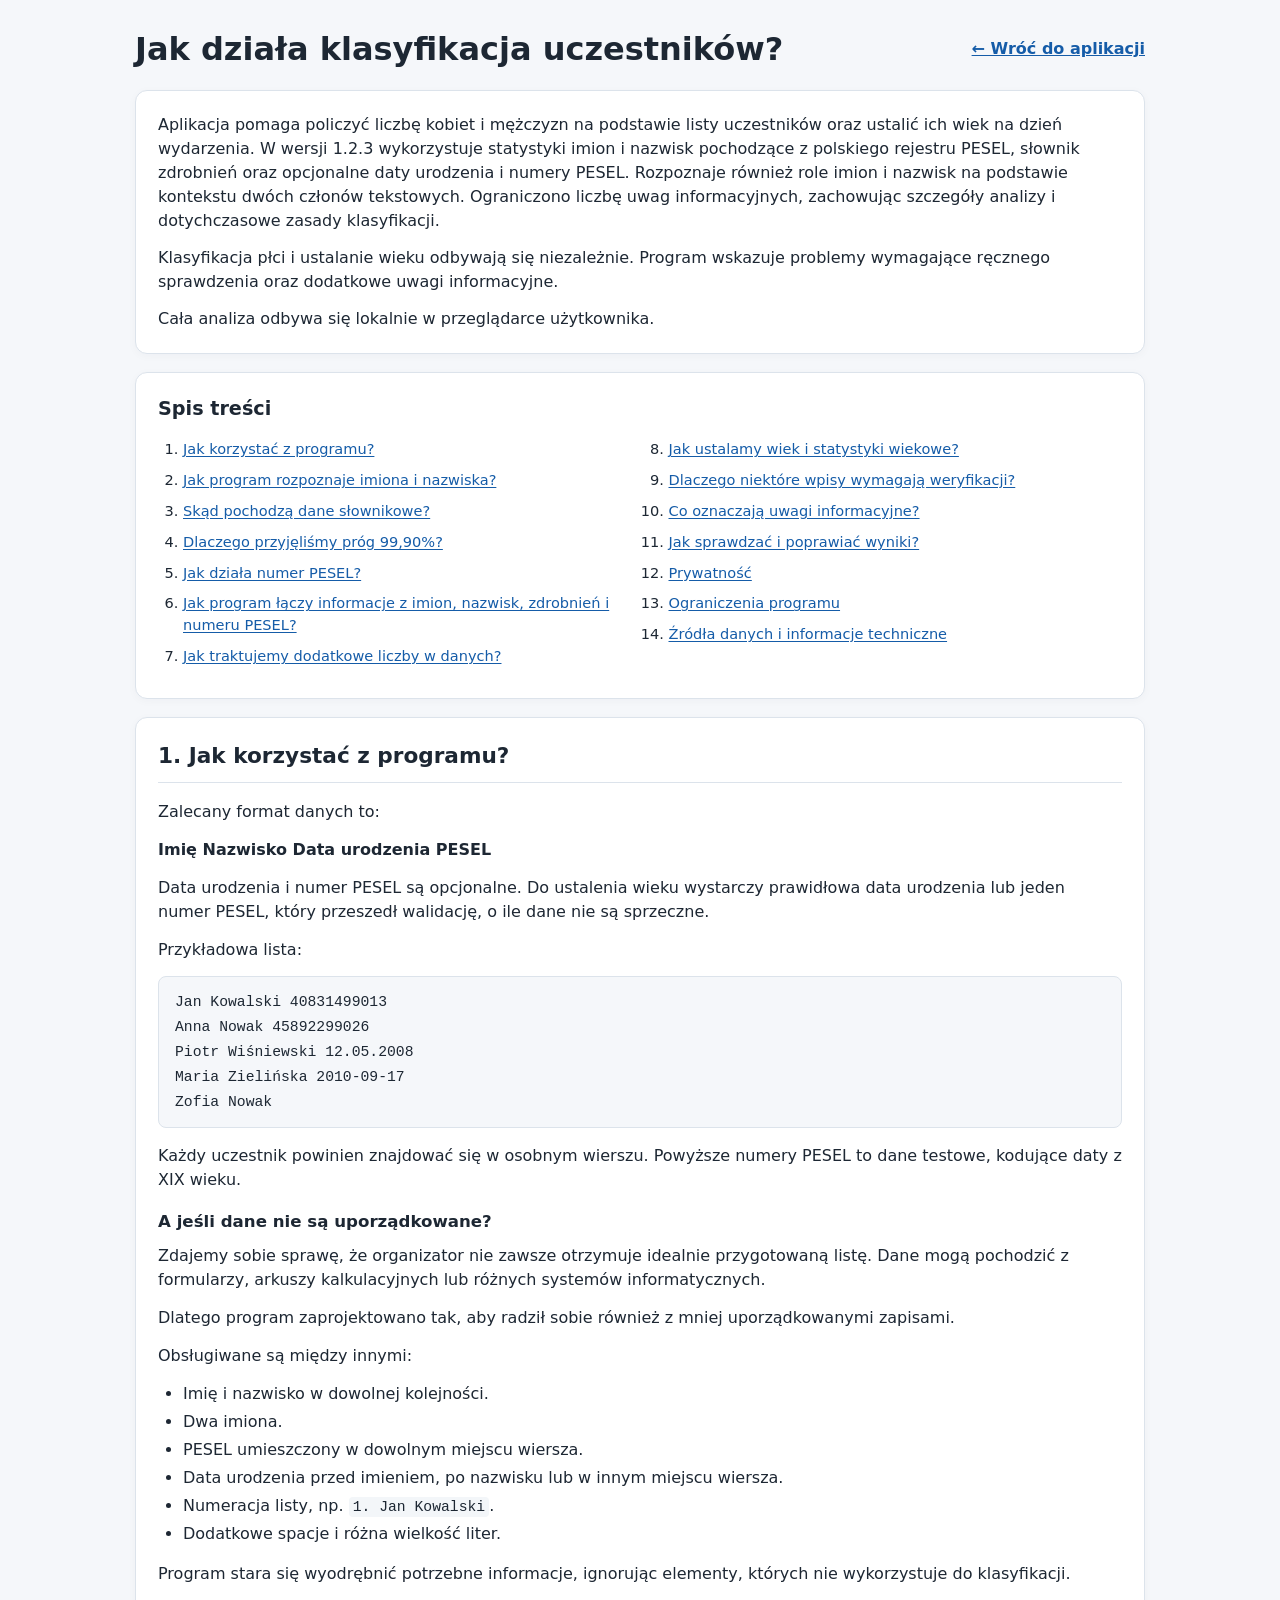
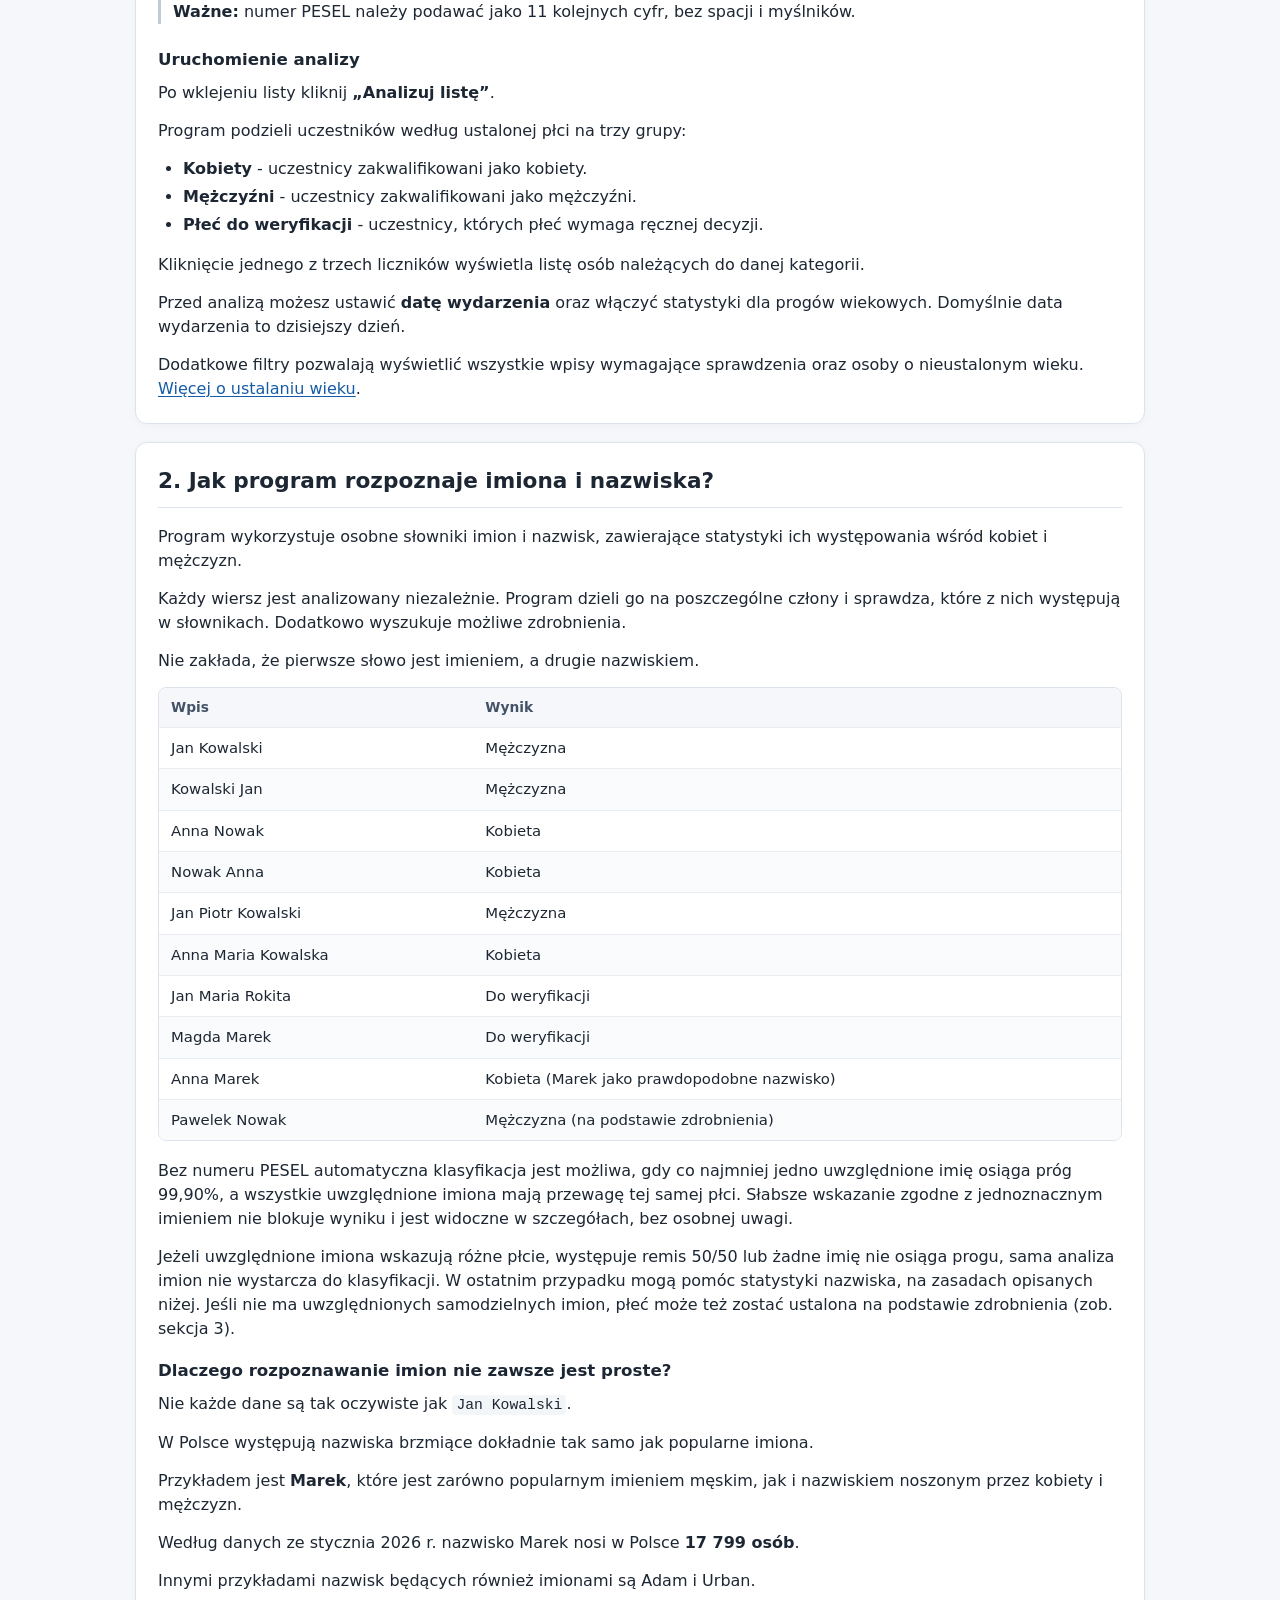
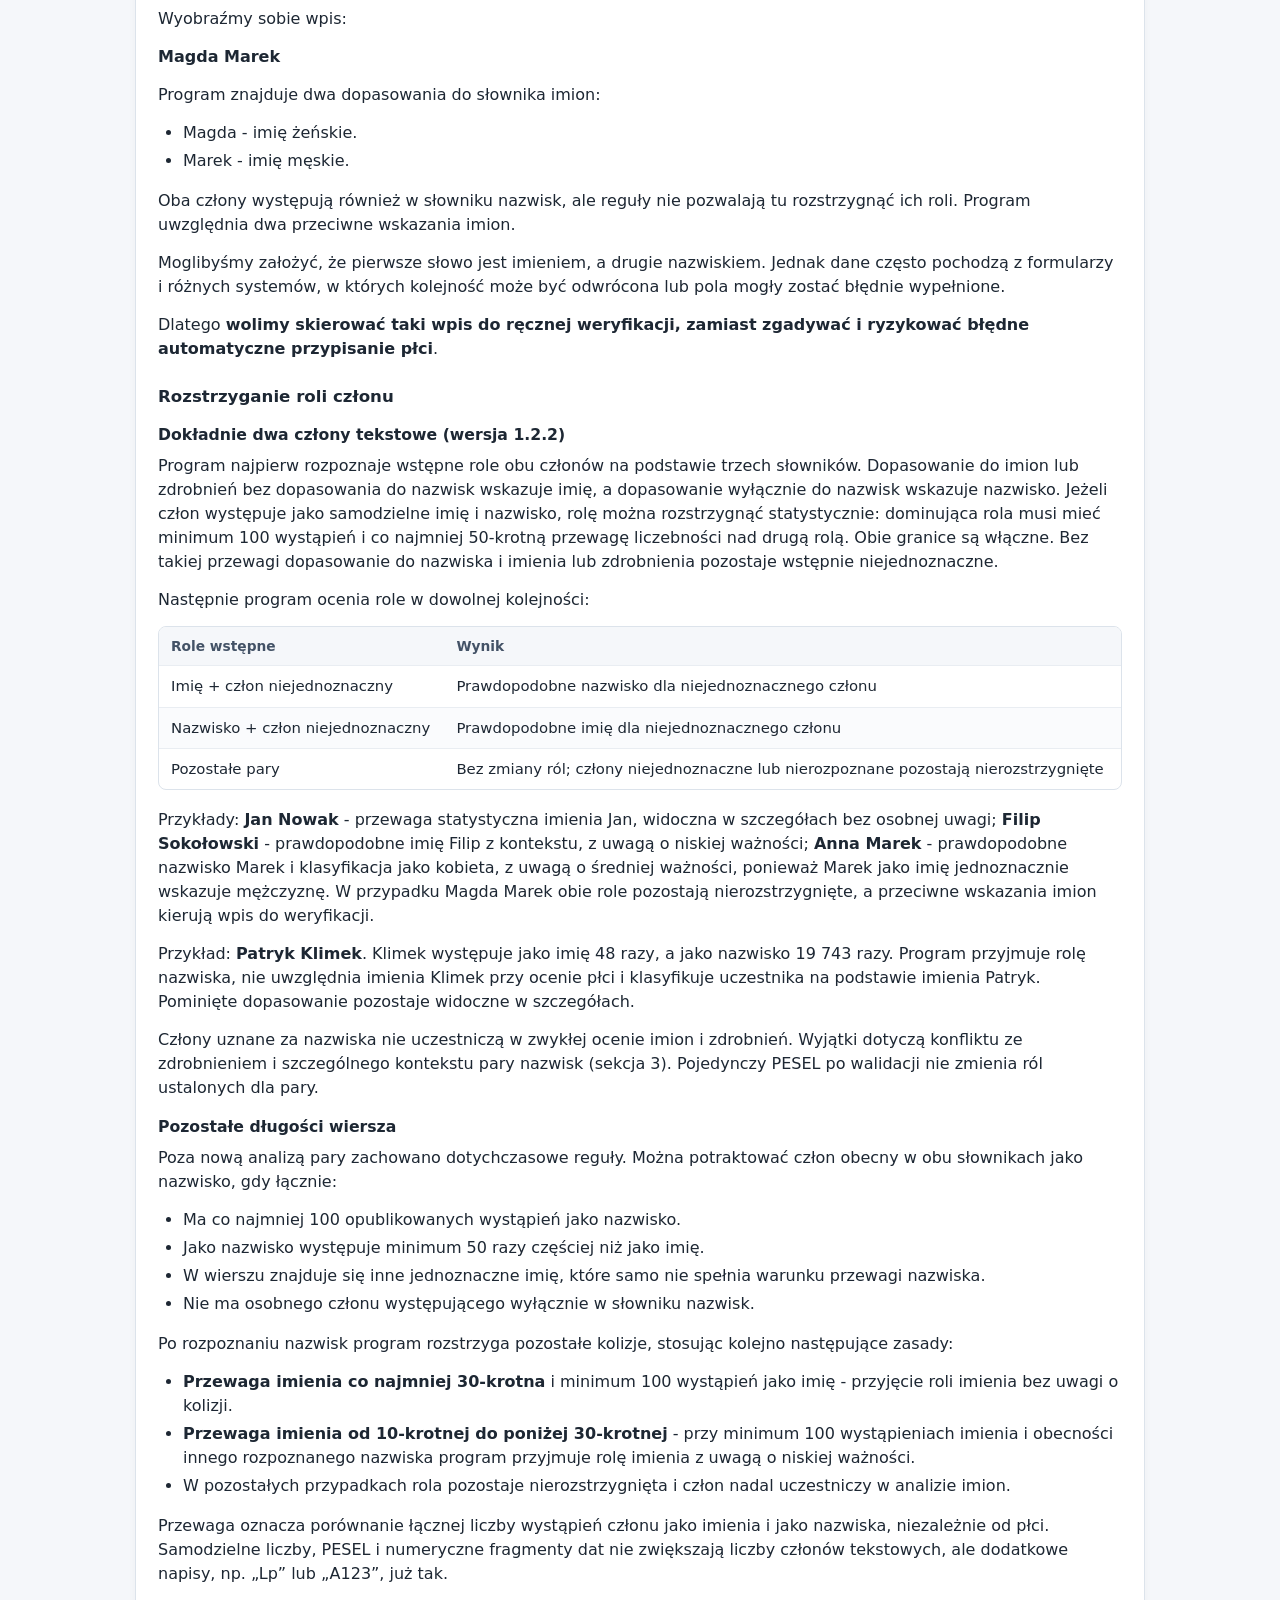
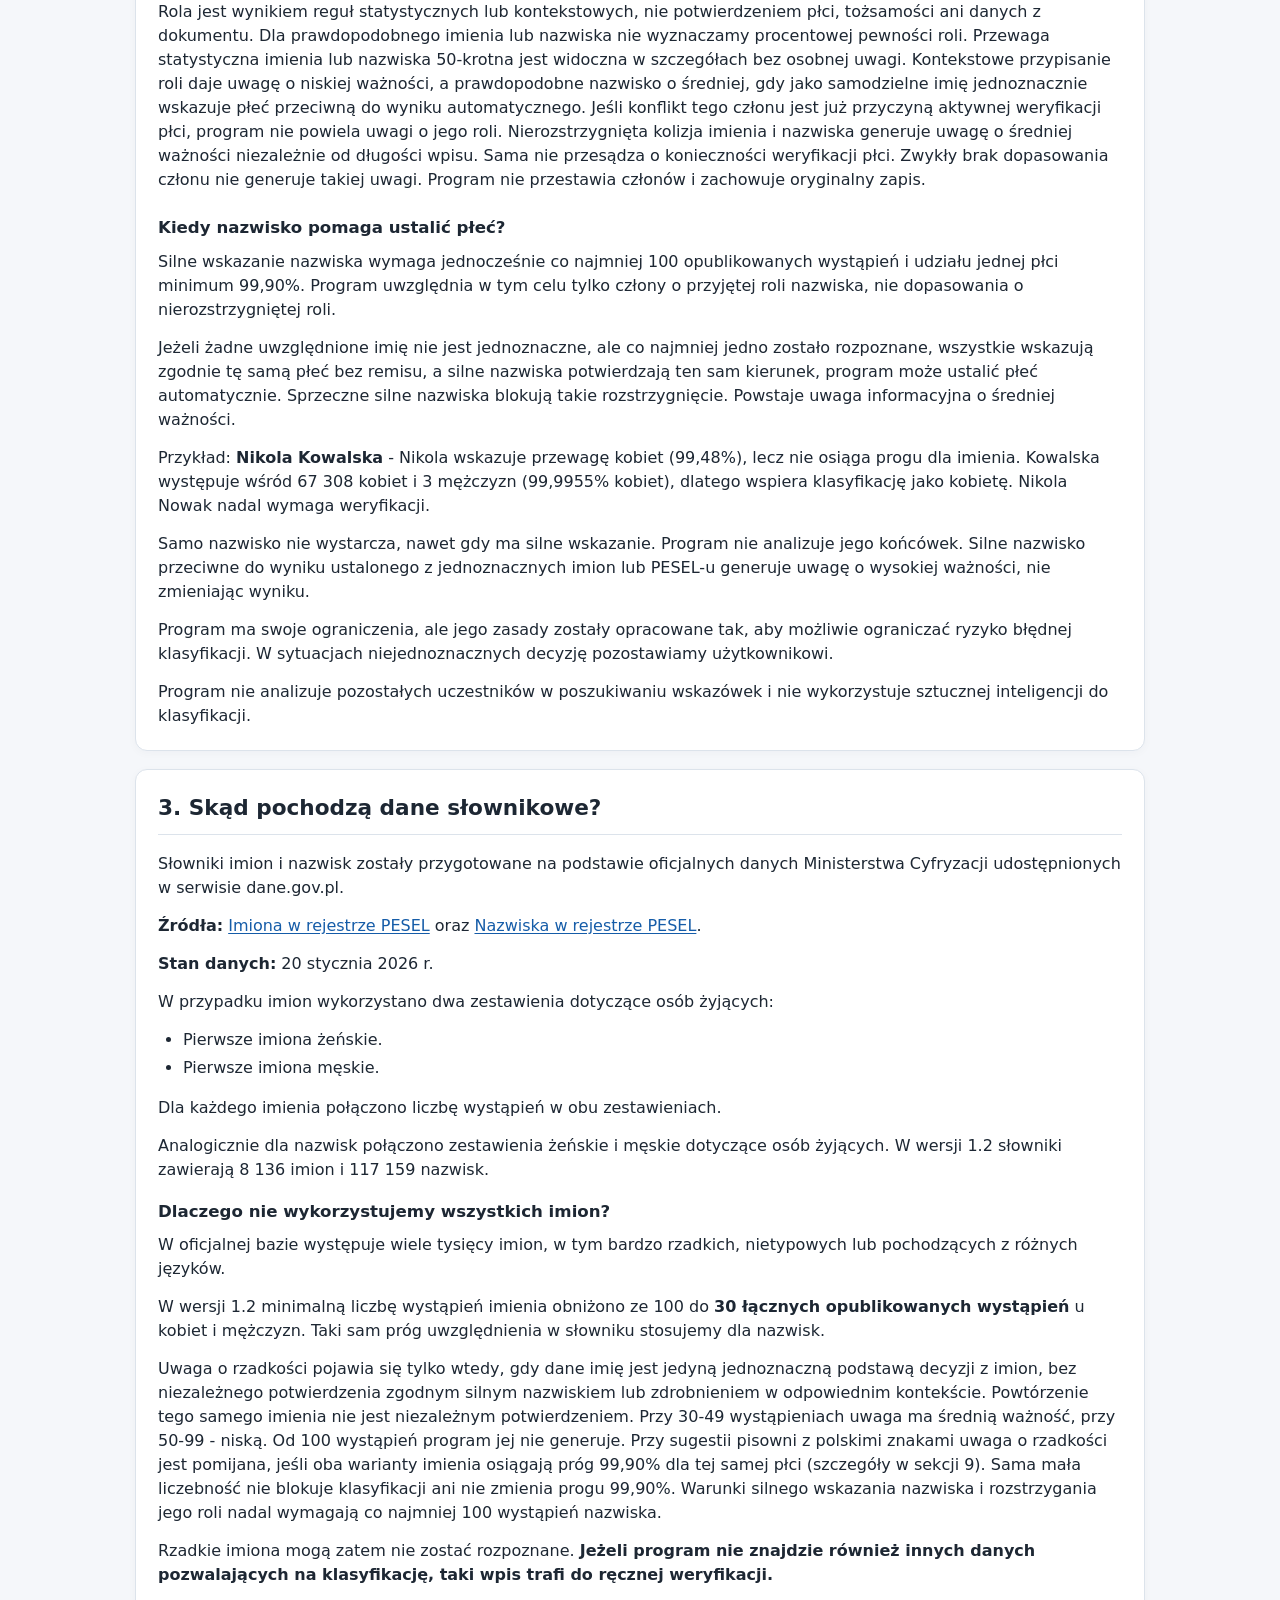
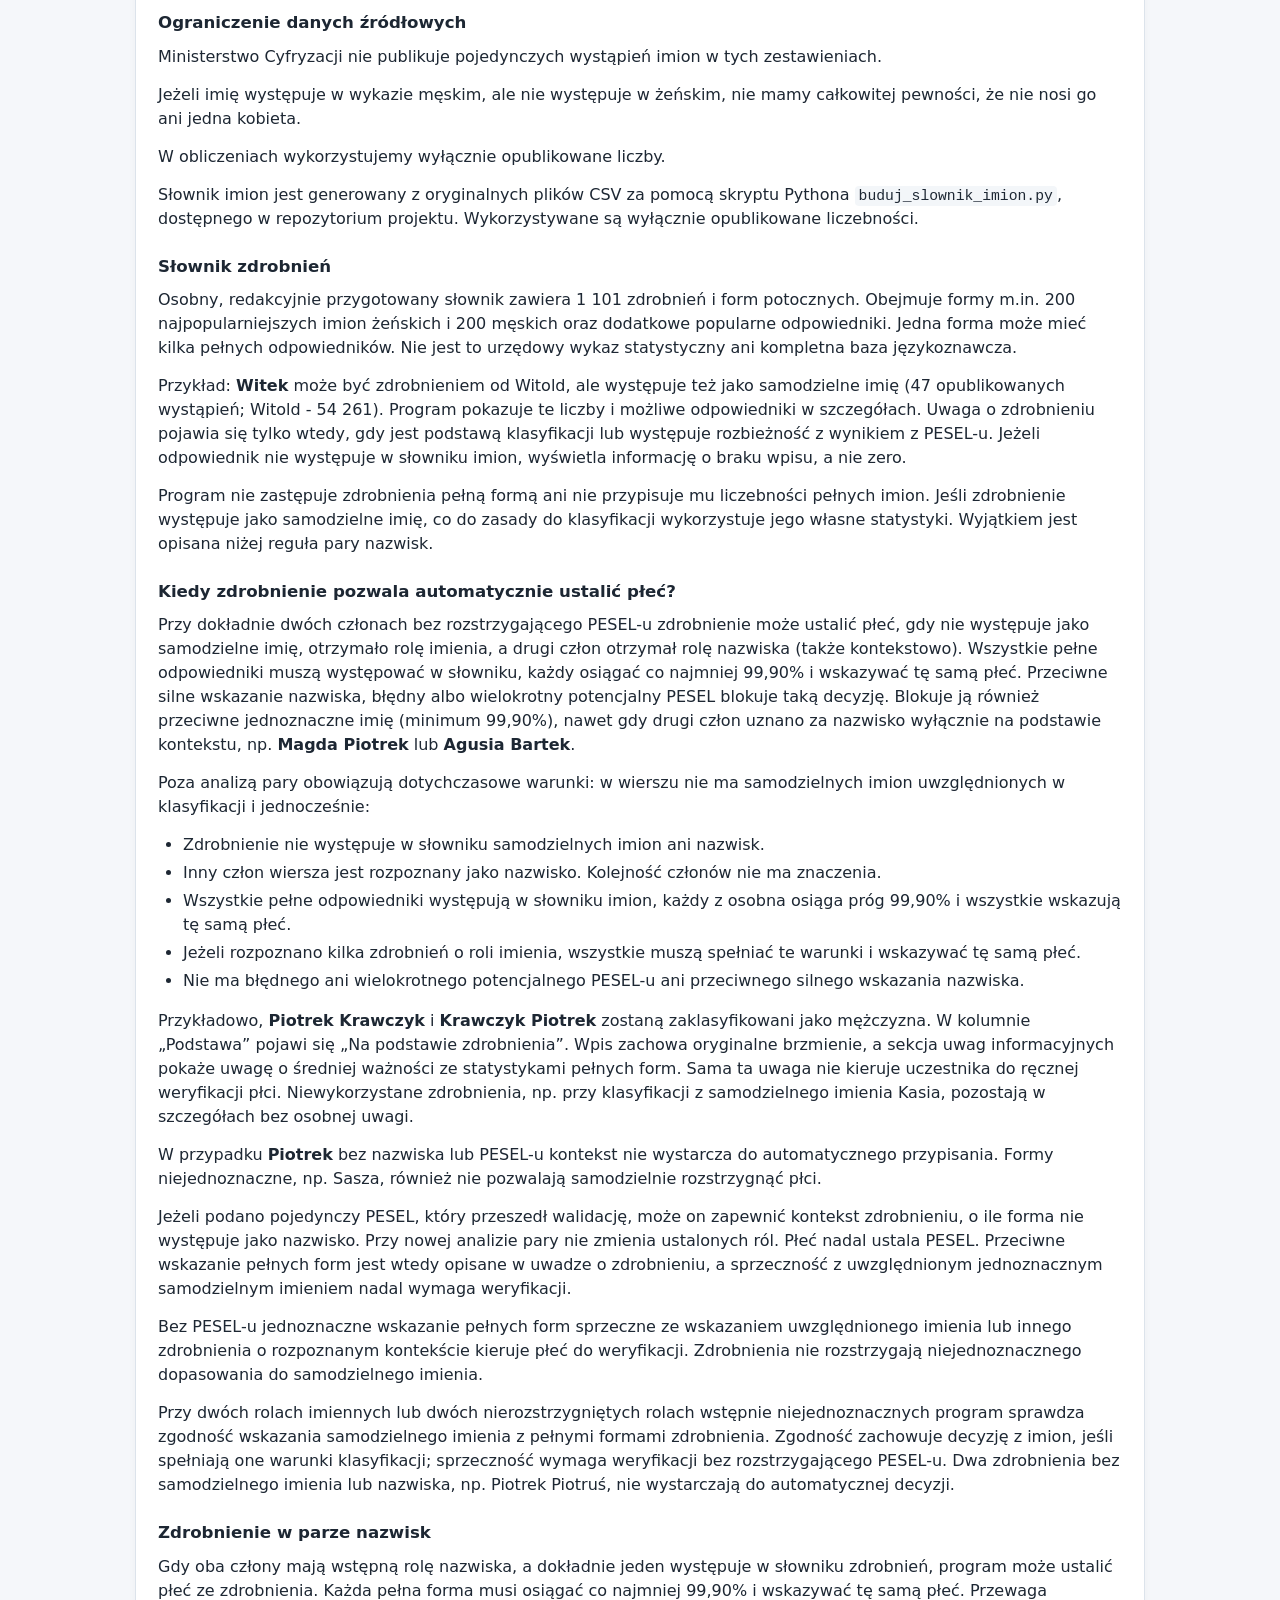
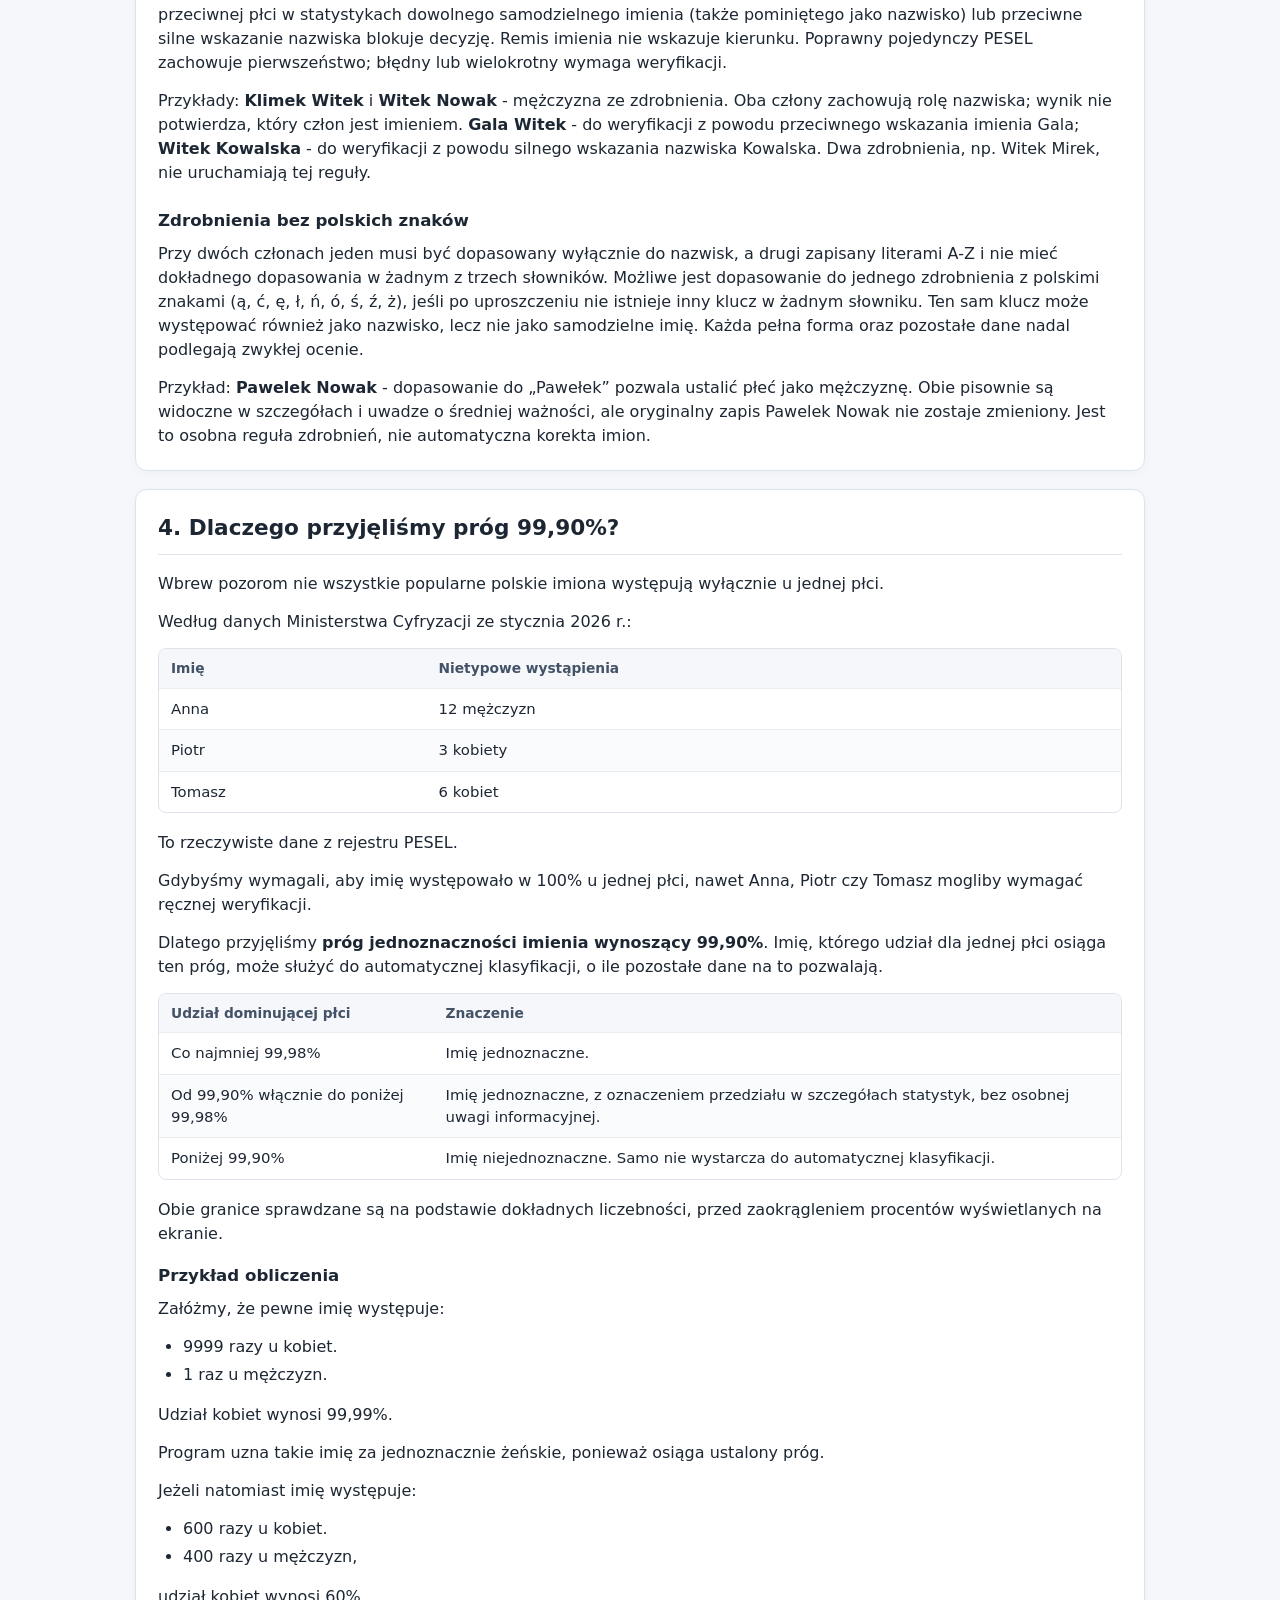
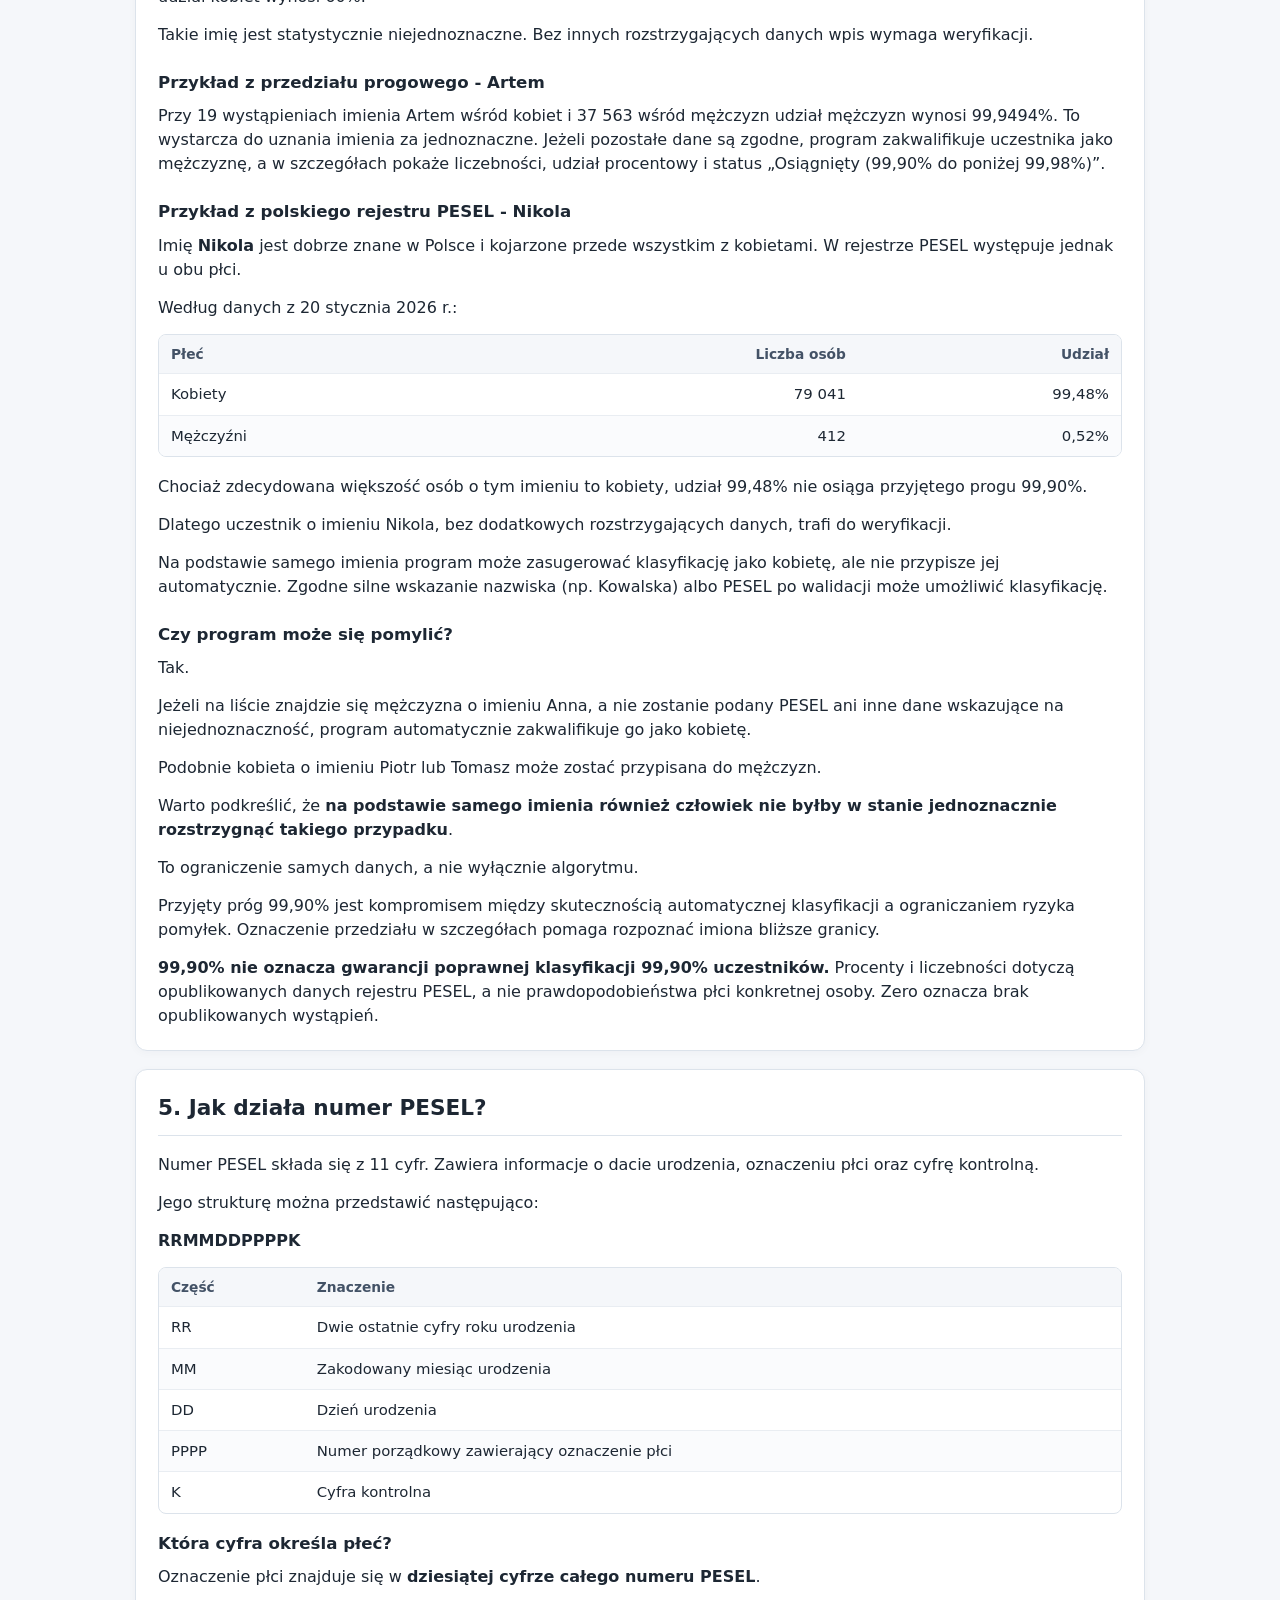
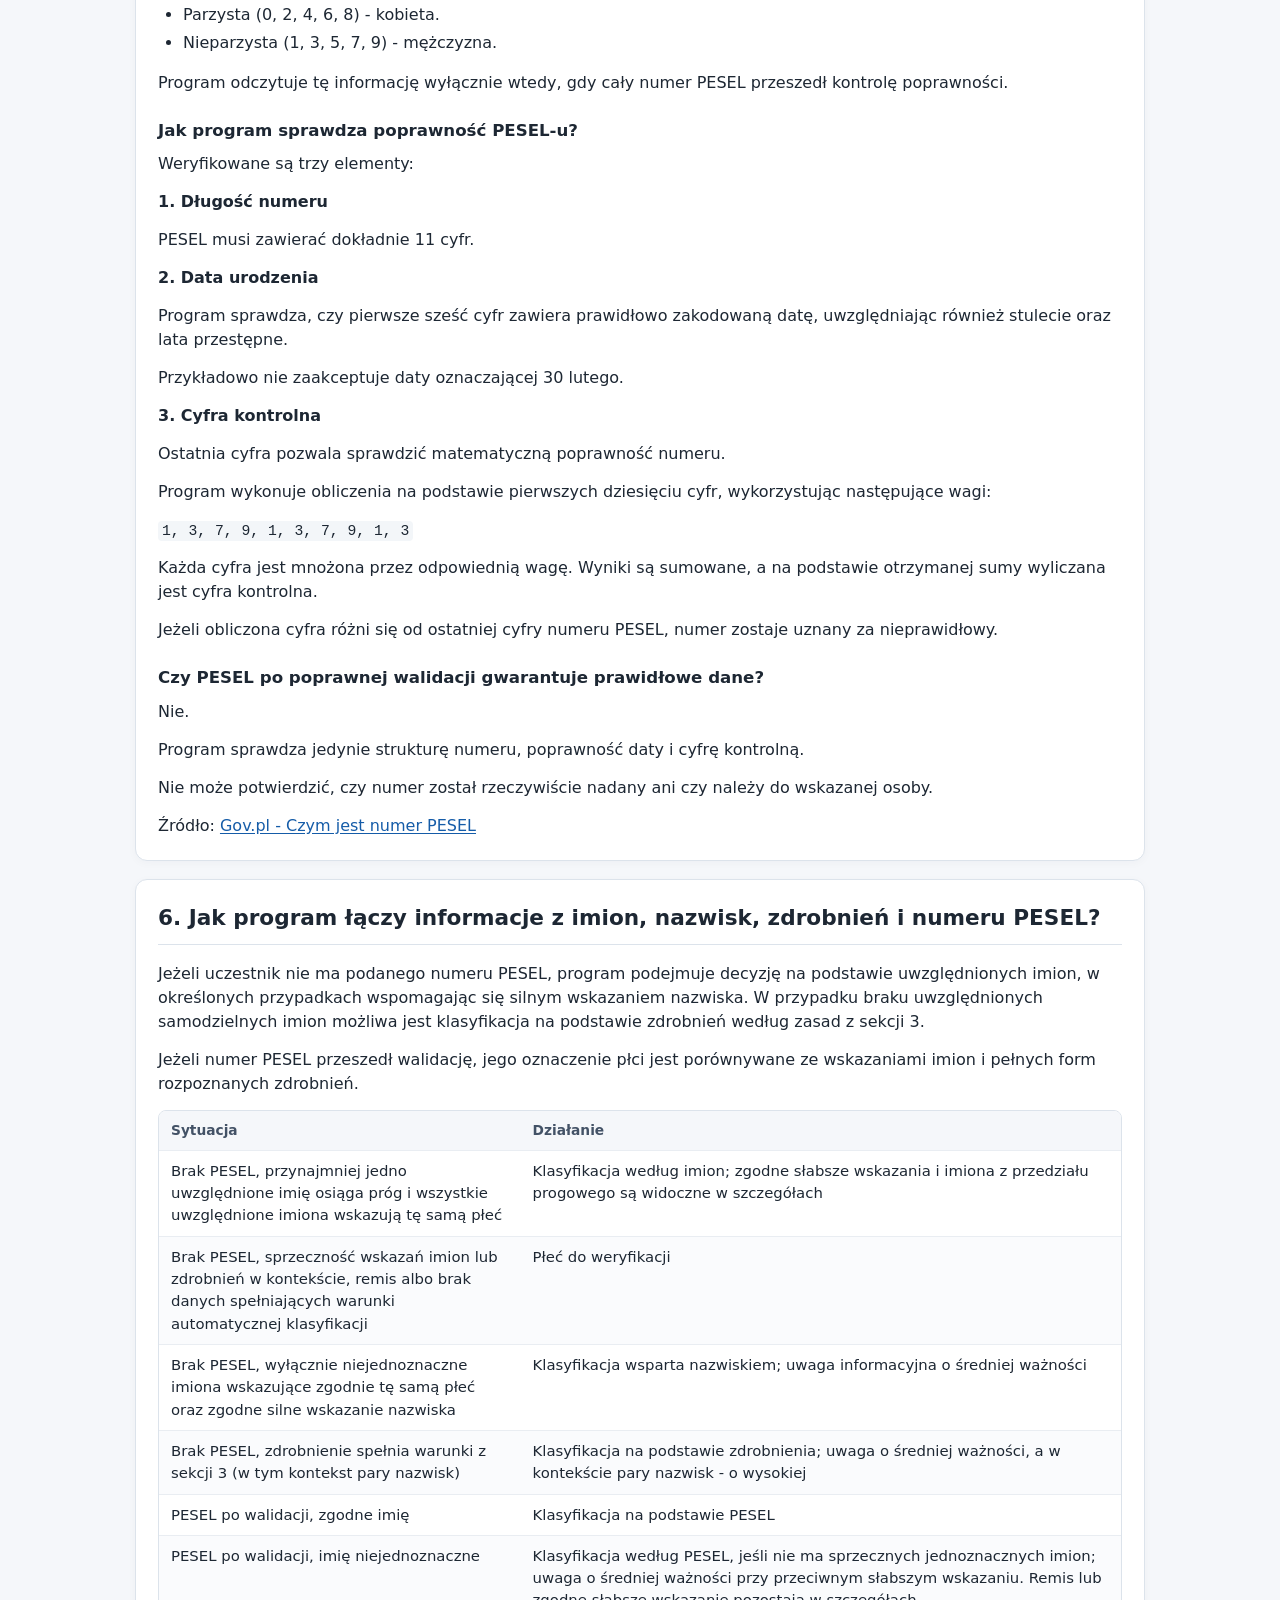
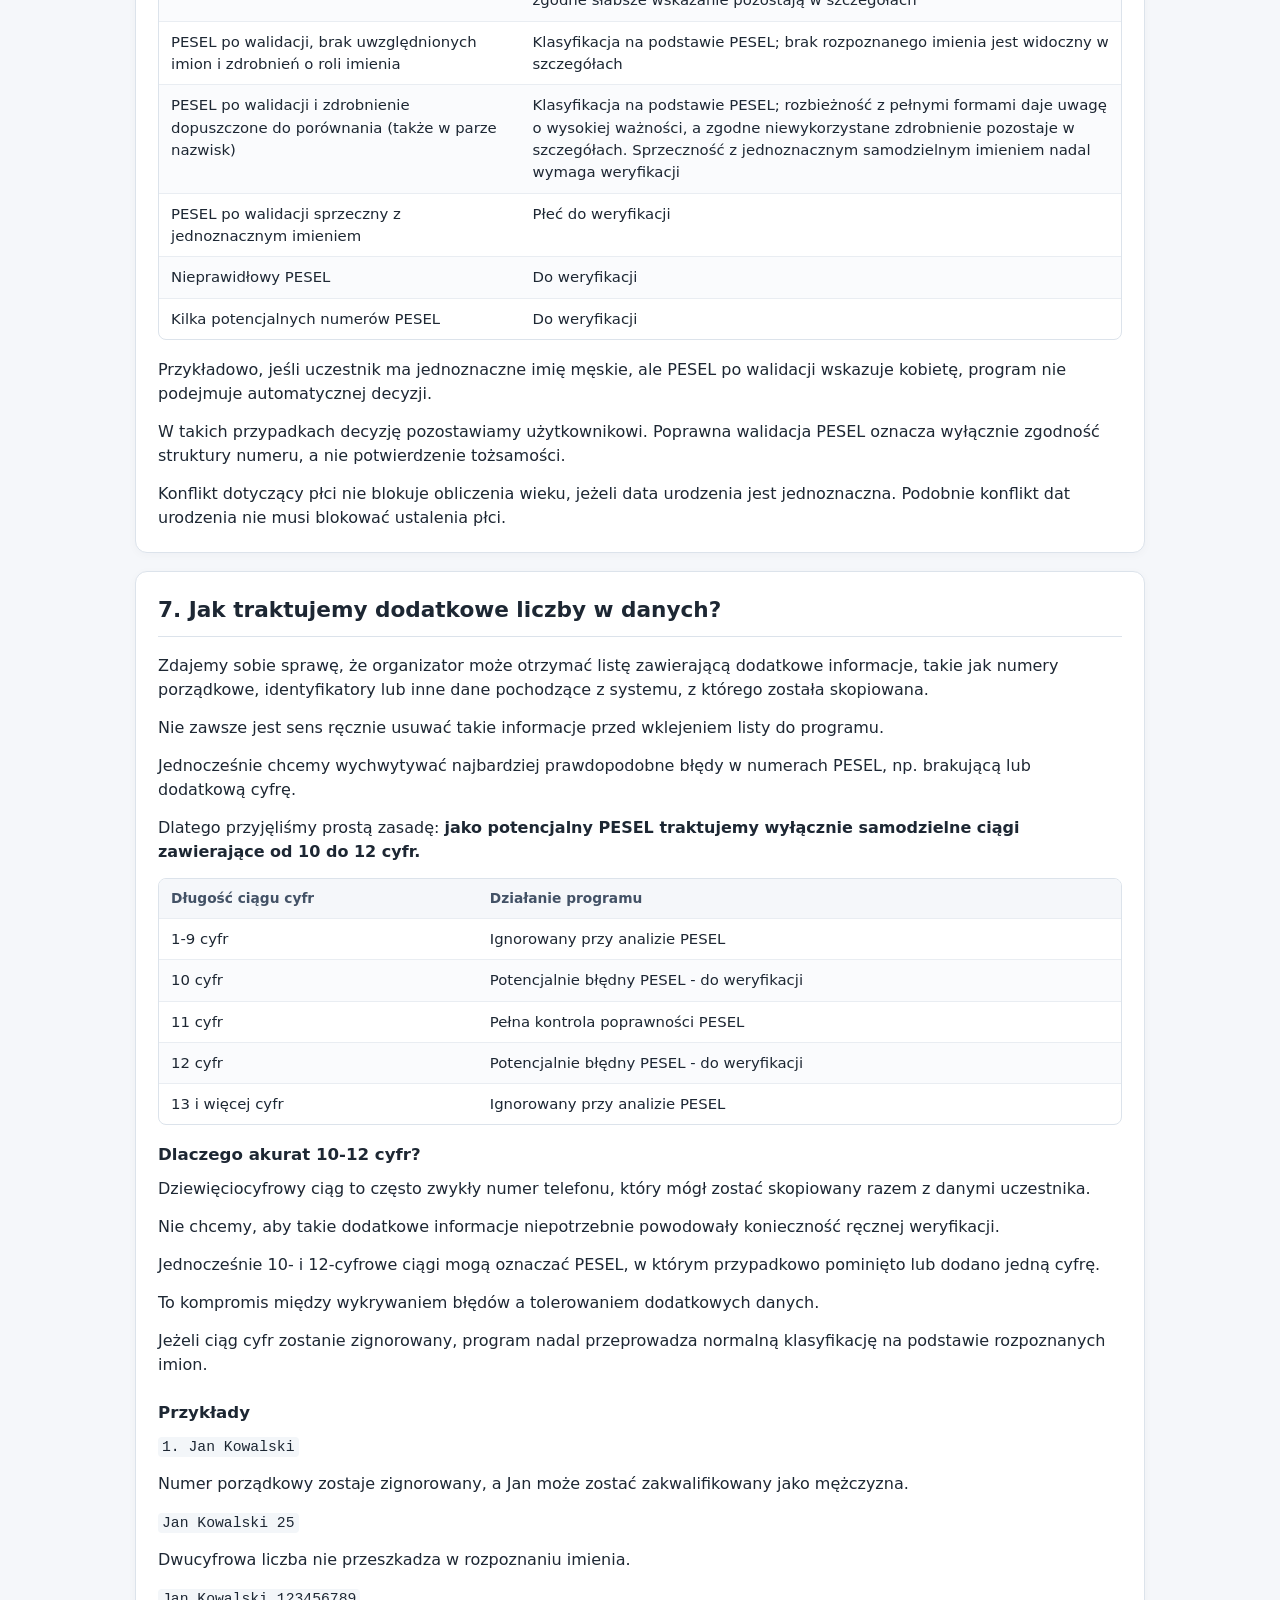
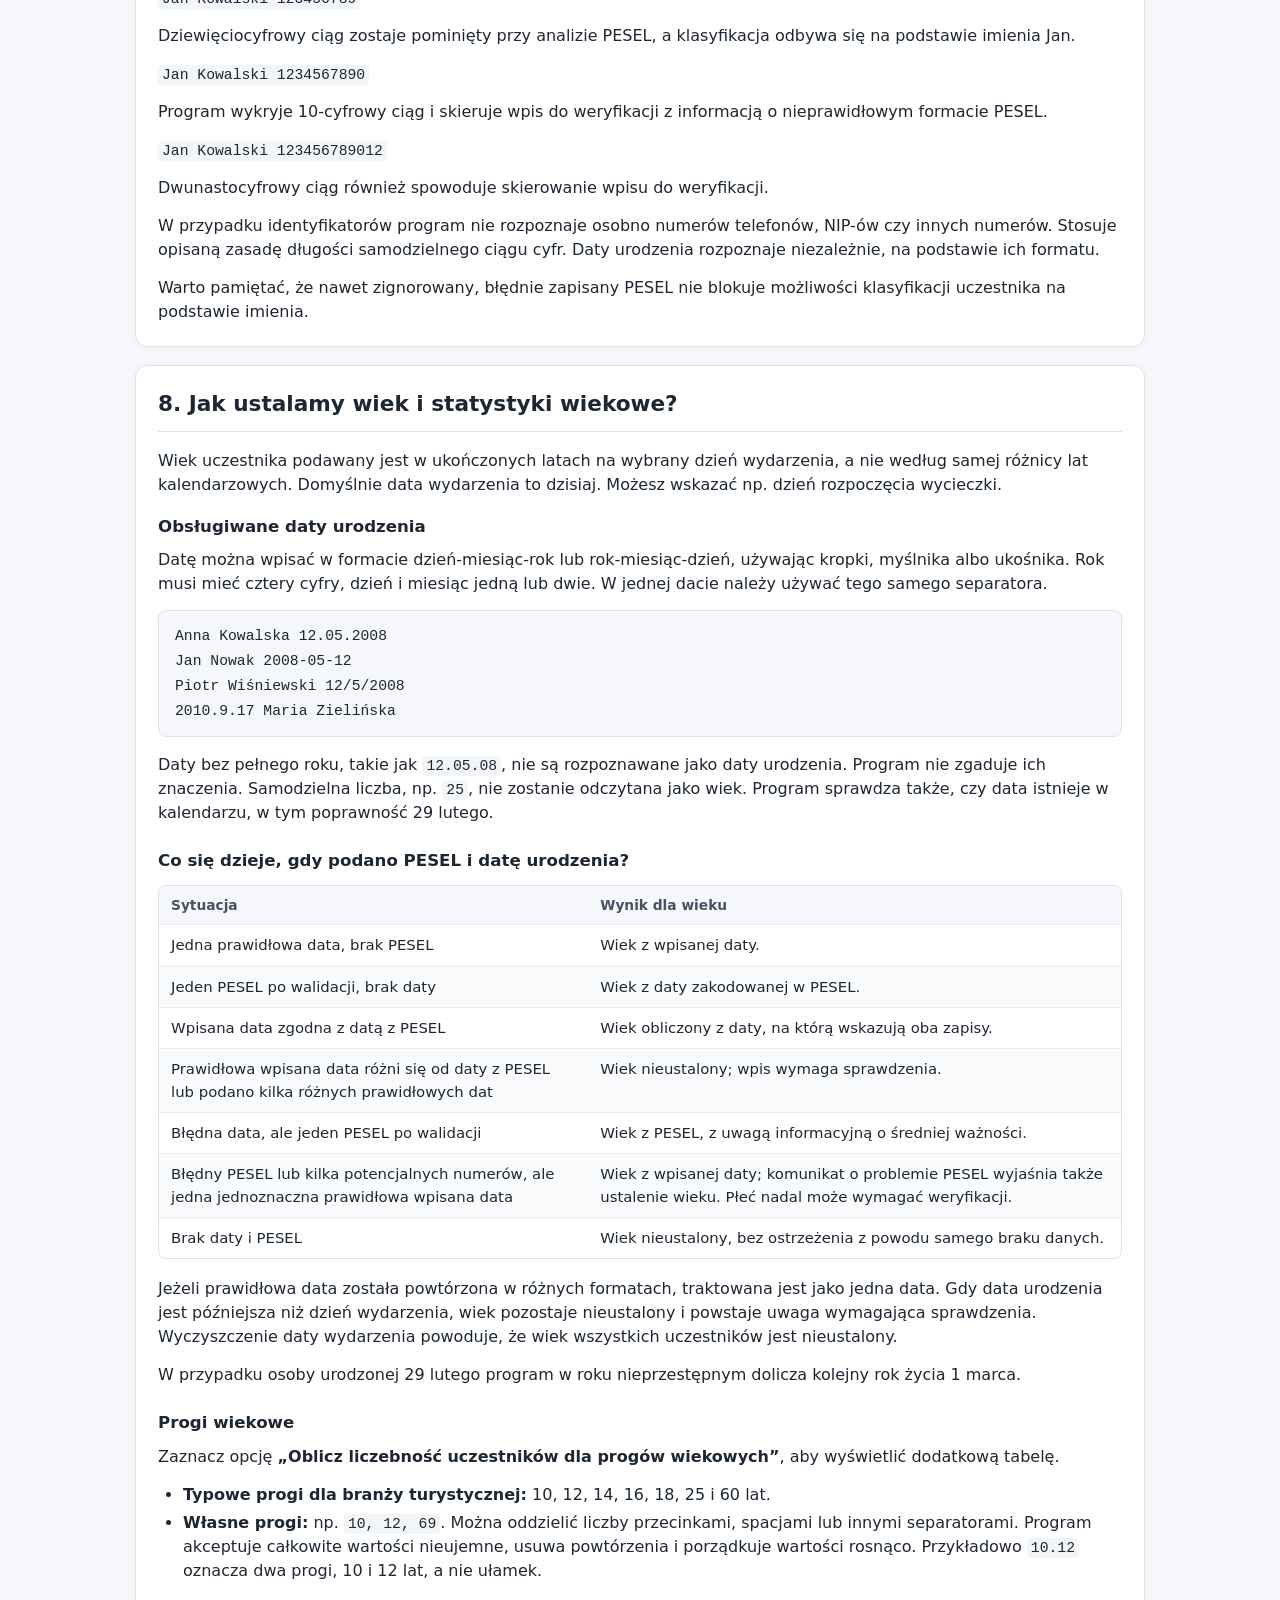
==== commit deed8c30: "Release v1.2.3 - Optymalizacja komunikatów" ====
--- a/pomoc.html
+++ b/pomoc.html
@@ -7,7 +7,7 @@
   <meta name="referrer" content="no-referrer">
   <meta name="description" content="Jak działa klasyfikacja uczestników? Instrukcja użytkowania, rozpoznawanie imion, PESEL, daty urodzenia, statystyki wiekowe, weryfikacja wyników i prywatność.">
   <title>Jak działa klasyfikacja uczestników?</title>
-  <link rel="stylesheet" href="./style.css?v=1.2.2">
+  <link rel="stylesheet" href="./style.css?v=1.2.3">
 </head>
 <body>
   <main class="container help-page">
@@ -17,7 +17,7 @@
     </header>
 
     <section class="panel help-intro" aria-label="Wprowadzenie">
-<p>Aplikacja pomaga policzyć liczbę kobiet i mężczyzn na podstawie listy uczestników oraz ustalić ich wiek na dzień wydarzenia. W wersji 1.2.2 wykorzystuje statystyki imion i nazwisk pochodzące z polskiego rejestru PESEL, słownik zdrobnień oraz opcjonalne daty urodzenia i numery PESEL. Rozpoznaje również role imion i nazwisk na podstawie kontekstu dwóch członów tekstowych.</p>
+<p>Aplikacja pomaga policzyć liczbę kobiet i mężczyzn na podstawie listy uczestników oraz ustalić ich wiek na dzień wydarzenia. W wersji 1.2.3 wykorzystuje statystyki imion i nazwisk pochodzące z polskiego rejestru PESEL, słownik zdrobnień oraz opcjonalne daty urodzenia i numery PESEL. Rozpoznaje również role imion i nazwisk na podstawie kontekstu dwóch członów tekstowych. Ograniczono liczbę uwag informacyjnych, zachowując szczegóły analizy i dotychczasowe zasady klasyfikacji.</p>
 <p>Klasyfikacja płci i ustalanie wieku odbywają się niezależnie. Program wskazuje problemy wymagające ręcznego sprawdzenia oraz dodatkowe uwagi informacyjne.</p>
 <p>Cała analiza odbywa się lokalnie w przeglądarce użytkownika.</p>
     </section>
@@ -131,7 +131,7 @@
 <tr><td>Pawelek Nowak</td><td>Mężczyzna (na podstawie zdrobnienia)</td></tr>
 </tbody>
 </table></div>
-<p>Bez numeru PESEL automatyczna klasyfikacja jest możliwa, gdy co najmniej jedno uwzględnione imię osiąga próg 99,90%, a wszystkie uwzględnione imiona mają przewagę tej samej płci. Słabsze wskazanie zgodne z jednoznacznym imieniem nie blokuje wyniku, ale może wygenerować uwagę informacyjną.</p>
+<p>Bez numeru PESEL automatyczna klasyfikacja jest możliwa, gdy co najmniej jedno uwzględnione imię osiąga próg 99,90%, a wszystkie uwzględnione imiona mają przewagę tej samej płci. Słabsze wskazanie zgodne z jednoznacznym imieniem nie blokuje wyniku i jest widoczne w szczegółach, bez osobnej uwagi.</p>
 <p>Jeżeli uwzględnione imiona wskazują różne płcie, występuje remis 50/50 lub żadne imię nie osiąga progu, sama analiza imion nie wystarcza do klasyfikacji. W ostatnim przypadku mogą pomóc statystyki nazwiska, na zasadach opisanych niżej. Jeśli nie ma uwzględnionych samodzielnych imion, płeć może też zostać ustalona na podstawie zdrobnienia (zob. sekcja 3).</p>
 <h3 id="dlaczego-rozpoznawanie-imion-nie-zawsze-jest-proste">Dlaczego rozpoznawanie imion nie zawsze jest proste?</h3>
 <p>Nie każde dane są tak oczywiste jak <code>Jan Kowalski</code>.</p>
@@ -160,7 +160,7 @@
 <tr><td>Nazwisko + człon niejednoznaczny</td><td>Prawdopodobne imię dla niejednoznacznego członu</td></tr>
 <tr><td>Pozostałe pary</td><td>Bez zmiany ról; człony niejednoznaczne lub nierozpoznane pozostają nierozstrzygnięte</td></tr>
 </tbody></table></div>
-<p>Przykłady: <strong>Jan Nowak</strong> - przewaga statystyczna imienia Jan; <strong>Filip Sokołowski</strong> - prawdopodobne imię Filip z kontekstu; <strong>Anna Marek</strong> - prawdopodobne nazwisko Marek i klasyfikacja jako kobieta. Każde z tych rozstrzygnięć roli generuje uwagę informacyjną o średniej ważności. W przypadku Magda Marek obie role pozostają nierozstrzygnięte, a przeciwne wskazania imion kierują wpis do weryfikacji.</p>
+<p>Przykłady: <strong>Jan Nowak</strong> - przewaga statystyczna imienia Jan, widoczna w szczegółach bez osobnej uwagi; <strong>Filip Sokołowski</strong> - prawdopodobne imię Filip z kontekstu, z uwagą o niskiej ważności; <strong>Anna Marek</strong> - prawdopodobne nazwisko Marek i klasyfikacja jako kobieta, z uwagą o średniej ważności, ponieważ Marek jako imię jednoznacznie wskazuje mężczyznę. W przypadku Magda Marek obie role pozostają nierozstrzygnięte, a przeciwne wskazania imion kierują wpis do weryfikacji.</p>
 <p>Przykład: <strong>Patryk Klimek</strong>. Klimek występuje jako imię 48 razy, a jako nazwisko 19 743 razy. Program przyjmuje rolę nazwiska, nie uwzględnia imienia Klimek przy ocenie płci i klasyfikuje uczestnika na podstawie imienia Patryk. Pominięte dopasowanie pozostaje widoczne w szczegółach.</p>
 <p>Człony uznane za nazwiska nie uczestniczą w zwykłej ocenie imion i zdrobnień. Wyjątki dotyczą konfliktu ze zdrobnieniem i szczególnego kontekstu pary nazwisk (sekcja 3). Pojedynczy PESEL po walidacji nie zmienia ról ustalonych dla pary.</p>
 <h4>Pozostałe długości wiersza</h4>
@@ -178,7 +178,7 @@
 <li>W pozostałych przypadkach rola pozostaje nierozstrzygnięta i człon nadal uczestniczy w analizie imion.</li>
 </ul>
 <p>Przewaga oznacza porównanie łącznej liczby wystąpień członu jako imienia i jako nazwiska, niezależnie od płci. Samodzielne liczby, PESEL i numeryczne fragmenty dat nie zwiększają liczby członów tekstowych, ale dodatkowe napisy, np. „Lp” lub „A123”, już tak.</p>
-<p>Rola jest wynikiem reguł statystycznych lub kontekstowych, nie potwierdzeniem płci, tożsamości ani danych z dokumentu. Dla prawdopodobnego imienia lub nazwiska nie wyznaczamy procentowej pewności roli. Nierozstrzygnięta kolizja imienia i nazwiska generuje uwagę o średniej ważności przy nowej analizie pary, a o wysokiej przy starszych regułach. Sama nie przesądza o konieczności weryfikacji płci. Zwykły brak dopasowania członu nie generuje takiej uwagi. Program nie przestawia członów i zachowuje oryginalny zapis.</p>
+<p>Rola jest wynikiem reguł statystycznych lub kontekstowych, nie potwierdzeniem płci, tożsamości ani danych z dokumentu. Dla prawdopodobnego imienia lub nazwiska nie wyznaczamy procentowej pewności roli. Przewaga statystyczna imienia lub nazwiska 50-krotna jest widoczna w szczegółach bez osobnej uwagi. Kontekstowe przypisanie roli daje uwagę o niskiej ważności, a prawdopodobne nazwisko o średniej, gdy jako samodzielne imię jednoznacznie wskazuje płeć przeciwną do wyniku automatycznego. Jeśli konflikt tego członu jest już przyczyną aktywnej weryfikacji płci, program nie powiela uwagi o jego roli. Nierozstrzygnięta kolizja imienia i nazwiska generuje uwagę o średniej ważności niezależnie od długości wpisu. Sama nie przesądza o konieczności weryfikacji płci. Zwykły brak dopasowania członu nie generuje takiej uwagi. Program nie przestawia członów i zachowuje oryginalny zapis.</p>
 <h3>Kiedy nazwisko pomaga ustalić płeć?</h3>
 <p>Silne wskazanie nazwiska wymaga jednocześnie co najmniej 100 opublikowanych wystąpień i udziału jednej płci minimum 99,90%. Program uwzględnia w tym celu tylko człony o przyjętej roli nazwiska, nie dopasowania o nierozstrzygniętej roli.</p>
 <p>Jeżeli żadne uwzględnione imię nie jest jednoznaczne, ale co najmniej jedno zostało rozpoznane, wszystkie wskazują zgodnie tę samą płeć bez remisu, a silne nazwiska potwierdzają ten sam kierunek, program może ustalić płeć automatycznie. Sprzeczne silne nazwiska blokują takie rozstrzygnięcie. Powstaje uwaga informacyjna o średniej ważności.</p>
@@ -203,7 +203,7 @@
 <h3 id="dlaczego-nie-wykorzystujemy-wszystkich-imion">Dlaczego nie wykorzystujemy wszystkich imion?</h3>
 <p>W oficjalnej bazie występuje wiele tysięcy imion, w tym bardzo rzadkich, nietypowych lub pochodzących z różnych języków.</p>
 <p>W wersji 1.2 minimalną liczbę wystąpień imienia obniżono ze 100 do <strong>30 łącznych opublikowanych wystąpień</strong> u kobiet i mężczyzn. Taki sam próg uwzględnienia w słowniku stosujemy dla nazwisk.</p>
-<p>Imię z 30-49 wystąpieniami generuje uwagę o wysokiej ważności, z 50-99 - o średniej. Od 100 wystąpień program nie generuje uwagi dotyczącej rzadkości. Wyjątek: przy sugestii zapisu z polskimi znakami uwaga o rzadkości jest pomijana, jeśli oba warianty imienia osiągają próg 99,90% dla tej samej płci (szczegóły w sekcji 9). Sama mała liczebność nie blokuje klasyfikacji i nie zmienia progu 99,90%. Warunki silnego wskazania nazwiska i rozstrzygania jego roli nadal wymagają co najmniej 100 wystąpień nazwiska.</p>
+<p>Uwaga o rzadkości pojawia się tylko wtedy, gdy dane imię jest jedyną jednoznaczną podstawą decyzji z imion, bez niezależnego potwierdzenia zgodnym silnym nazwiskiem lub zdrobnieniem w odpowiednim kontekście. Powtórzenie tego samego imienia nie jest niezależnym potwierdzeniem. Przy 30-49 wystąpieniach uwaga ma średnią ważność, przy 50-99 - niską. Od 100 wystąpień program jej nie generuje. Przy sugestii pisowni z polskimi znakami uwaga o rzadkości jest pomijana, jeśli oba warianty imienia osiągają próg 99,90% dla tej samej płci (szczegóły w sekcji 9). Sama mała liczebność nie blokuje klasyfikacji ani nie zmienia progu 99,90%. Warunki silnego wskazania nazwiska i rozstrzygania jego roli nadal wymagają co najmniej 100 wystąpień nazwiska.</p>
 <p>Rzadkie imiona mogą zatem nie zostać rozpoznane. <strong>Jeżeli program nie znajdzie również innych danych pozwalających na klasyfikację, taki wpis trafi do ręcznej weryfikacji.</strong></p>
 <h3 id="ograniczenie-danych-zrodowych">Ograniczenie danych źródłowych</h3>
 <p>Ministerstwo Cyfryzacji nie publikuje pojedynczych wystąpień imion w tych zestawieniach.</p>
@@ -212,7 +212,7 @@
 <p>Słownik imion jest generowany z oryginalnych plików CSV za pomocą skryptu Pythona <code>buduj_slownik_imion.py</code>, dostępnego w repozytorium projektu. Wykorzystywane są wyłącznie opublikowane liczebności.</p>
 <h3>Słownik zdrobnień</h3>
 <p>Osobny, redakcyjnie przygotowany słownik zawiera 1 101 zdrobnień i form potocznych. Obejmuje formy m.in. 200 najpopularniejszych imion żeńskich i 200 męskich oraz dodatkowe popularne odpowiedniki. Jedna forma może mieć kilka pełnych odpowiedników. Nie jest to urzędowy wykaz statystyczny ani kompletna baza językoznawcza.</p>
-<p>Przykład: <strong>Witek</strong> może być zdrobnieniem od Witold, ale występuje też jako samodzielne imię (47 opublikowanych wystąpień; Witold - 54 261). Program pokazuje te liczby i możliwe odpowiedniki w uwadze o wysokiej ważności. Jeżeli odpowiednik nie występuje w słowniku imion, wyświetla informację o braku wpisu, a nie zero.</p>
+<p>Przykład: <strong>Witek</strong> może być zdrobnieniem od Witold, ale występuje też jako samodzielne imię (47 opublikowanych wystąpień; Witold - 54 261). Program pokazuje te liczby i możliwe odpowiedniki w szczegółach. Uwaga o zdrobnieniu pojawia się tylko wtedy, gdy jest podstawą klasyfikacji lub występuje rozbieżność z wynikiem z PESEL-u. Jeżeli odpowiednik nie występuje w słowniku imion, wyświetla informację o braku wpisu, a nie zero.</p>
 <p>Program nie zastępuje zdrobnienia pełną formą ani nie przypisuje mu liczebności pełnych imion. Jeśli zdrobnienie występuje jako samodzielne imię, co do zasady do klasyfikacji wykorzystuje jego własne statystyki. Wyjątkiem jest opisana niżej reguła pary nazwisk.</p>
 <h3>Kiedy zdrobnienie pozwala automatycznie ustalić płeć?</h3>
 <p>Przy dokładnie dwóch członach bez rozstrzygającego PESEL-u zdrobnienie może ustalić płeć, gdy nie występuje jako samodzielne imię, otrzymało rolę imienia, a drugi człon otrzymał rolę nazwiska (także kontekstowo). Wszystkie pełne odpowiedniki muszą występować w słowniku, każdy osiągać co najmniej 99,90% i wskazywać tę samą płeć. Przeciwne silne wskazanie nazwiska, błędny albo wielokrotny potencjalny PESEL blokuje taką decyzję. Blokuje ją również przeciwne jednoznaczne imię (minimum 99,90%), nawet gdy drugi człon uznano za nazwisko wyłącznie na podstawie kontekstu, np. <strong>Magda Piotrek</strong> lub <strong>Agusia Bartek</strong>.</p>
@@ -224,7 +224,7 @@
 <li>Jeżeli rozpoznano kilka zdrobnień o roli imienia, wszystkie muszą spełniać te warunki i wskazywać tę samą płeć.</li>
 <li>Nie ma błędnego ani wielokrotnego potencjalnego PESEL-u ani przeciwnego silnego wskazania nazwiska.</li>
 </ul>
-<p>Przykładowo, <strong>Piotrek Krawczyk</strong> i <strong>Krawczyk Piotrek</strong> zostaną zaklasyfikowani jako mężczyzna. W kolumnie „Podstawa” pojawi się „Na podstawie zdrobnienia”. Wpis zachowa oryginalne brzmienie, a sekcja uwag informacyjnych pokaże uwagę o wysokiej ważności ze statystykami pełnych form. Sama ta uwaga nie kieruje uczestnika do ręcznej weryfikacji płci.</p>
+<p>Przykładowo, <strong>Piotrek Krawczyk</strong> i <strong>Krawczyk Piotrek</strong> zostaną zaklasyfikowani jako mężczyzna. W kolumnie „Podstawa” pojawi się „Na podstawie zdrobnienia”. Wpis zachowa oryginalne brzmienie, a sekcja uwag informacyjnych pokaże uwagę o średniej ważności ze statystykami pełnych form. Sama ta uwaga nie kieruje uczestnika do ręcznej weryfikacji płci. Niewykorzystane zdrobnienia, np. przy klasyfikacji z samodzielnego imienia Kasia, pozostają w szczegółach bez osobnej uwagi.</p>
 <p>W przypadku <strong>Piotrek</strong> bez nazwiska lub PESEL-u kontekst nie wystarcza do automatycznego przypisania. Formy niejednoznaczne, np. Sasza, również nie pozwalają samodzielnie rozstrzygnąć płci.</p>
 <p>Jeżeli podano pojedynczy PESEL, który przeszedł walidację, może on zapewnić kontekst zdrobnieniu, o ile forma nie występuje jako nazwisko. Przy nowej analizie pary nie zmienia ustalonych ról. Płeć nadal ustala PESEL. Przeciwne wskazanie pełnych form jest wtedy opisane w uwadze o zdrobnieniu, a sprzeczność z uwzględnionym jednoznacznym samodzielnym imieniem nadal wymaga weryfikacji.</p>
 <p>Bez PESEL-u jednoznaczne wskazanie pełnych form sprzeczne ze wskazaniem uwzględnionego imienia lub innego zdrobnienia o rozpoznanym kontekście kieruje płeć do weryfikacji. Zdrobnienia nie rozstrzygają niejednoznacznego dopasowania do samodzielnego imienia.</p>
@@ -234,7 +234,7 @@
 <p>Przykłady: <strong>Klimek Witek</strong> i <strong>Witek Nowak</strong> - mężczyzna ze zdrobnienia. Oba człony zachowują rolę nazwiska; wynik nie potwierdza, który człon jest imieniem. <strong>Gala Witek</strong> - do weryfikacji z powodu przeciwnego wskazania imienia Gala; <strong>Witek Kowalska</strong> - do weryfikacji z powodu silnego wskazania nazwiska Kowalska. Dwa zdrobnienia, np. Witek Mirek, nie uruchamiają tej reguły.</p>
 <h3>Zdrobnienia bez polskich znaków</h3>
 <p>Przy dwóch członach jeden musi być dopasowany wyłącznie do nazwisk, a drugi zapisany literami A-Z i nie mieć dokładnego dopasowania w żadnym z trzech słowników. Możliwe jest dopasowanie do jednego zdrobnienia z polskimi znakami (ą, ć, ę, ł, ń, ó, ś, ź, ż), jeśli po uproszczeniu nie istnieje inny klucz w żadnym słowniku. Ten sam klucz może występować również jako nazwisko, lecz nie jako samodzielne imię. Każda pełna forma oraz pozostałe dane nadal podlegają zwykłej ocenie.</p>
-<p>Przykład: <strong>Pawelek Nowak</strong> - dopasowanie do „Pawełek” pozwala ustalić płeć jako mężczyznę. Obie pisownie są widoczne w uwadze o wysokiej ważności, ale oryginalny zapis Pawelek Nowak nie zostaje zmieniony. Jest to osobna reguła zdrobnień, nie automatyczna korekta imion.</p>
+<p>Przykład: <strong>Pawelek Nowak</strong> - dopasowanie do „Pawełek” pozwala ustalić płeć jako mężczyznę. Obie pisownie są widoczne w szczegółach i uwadze o średniej ważności, ale oryginalny zapis Pawelek Nowak nie zostaje zmieniony. Jest to osobna reguła zdrobnień, nie automatyczna korekta imion.</p>
     </section>
 
     <section class="panel help-section" id="sekcja-4" aria-labelledby="naglowek-4">
@@ -269,8 +269,8 @@
 <div aria-label="Progi jednoznaczności imion" class="help-table-wrap" role="region" tabindex="0"><table>
 <thead><tr><th scope="col">Udział dominującej płci</th><th scope="col">Znaczenie</th></tr></thead>
 <tbody>
-<tr><td>Co najmniej 99,98%</td><td>Imię jednoznaczne, bez dodatkowej uwagi dotyczącej progu.</td></tr>
-<tr><td>Od 99,90% włącznie do poniżej 99,98%</td><td>Imię jednoznaczne, z uwagą informacyjną o niskiej ważności.</td></tr>
+<tr><td>Co najmniej 99,98%</td><td>Imię jednoznaczne.</td></tr>
+<tr><td>Od 99,90% włącznie do poniżej 99,98%</td><td>Imię jednoznaczne, z oznaczeniem przedziału w szczegółach statystyk, bez osobnej uwagi informacyjnej.</td></tr>
 <tr><td>Poniżej 99,90%</td><td>Imię niejednoznaczne. Samo nie wystarcza do automatycznej klasyfikacji.</td></tr>
 </tbody></table></div>
 <p>Obie granice sprawdzane są na podstawie dokładnych liczebności, przed zaokrągleniem procentów wyświetlanych na ekranie.</p>
@@ -290,7 +290,7 @@
 <p>udział kobiet wynosi 60%.</p>
 <p>Takie imię jest statystycznie niejednoznaczne. Bez innych rozstrzygających danych wpis wymaga weryfikacji.</p>
 <h3 id="przyklad-artem">Przykład z przedziału progowego - Artem</h3>
-<p>Przy 19 wystąpieniach imienia Artem wśród kobiet i 37 563 wśród mężczyzn udział mężczyzn wynosi 99,9494%. To wystarcza do uznania imienia za jednoznaczne. Jeżeli pozostałe dane są zgodne, program zakwalifikuje uczestnika jako mężczyznę, a w uwagach informacyjnych pokaże liczebności i udział procentowy.</p>
+<p>Przy 19 wystąpieniach imienia Artem wśród kobiet i 37 563 wśród mężczyzn udział mężczyzn wynosi 99,9494%. To wystarcza do uznania imienia za jednoznaczne. Jeżeli pozostałe dane są zgodne, program zakwalifikuje uczestnika jako mężczyznę, a w szczegółach pokaże liczebności, udział procentowy i status „Osiągnięty (99,90% do poniżej 99,98%)”.</p>
 <h3 id="przykad-z-polskiego-rejestru-pesel-nikola">Przykład z polskiego rejestru PESEL - Nikola</h3>
 <p>Imię <strong>Nikola</strong> jest dobrze znane w Polsce i kojarzone przede wszystkim z kobietami. W rejestrze PESEL występuje jednak u obu płci.</p>
 <p>Według danych z 20 stycznia 2026 r.:</p>
@@ -324,7 +324,7 @@
 <p>Podobnie kobieta o imieniu Piotr lub Tomasz może zostać przypisana do mężczyzn.</p>
 <p>Warto podkreślić, że <strong>na podstawie samego imienia również człowiek nie byłby w stanie jednoznacznie rozstrzygnąć takiego przypadku</strong>.</p>
 <p>To ograniczenie samych danych, a nie wyłącznie algorytmu.</p>
-<p>Przyjęty próg 99,90% jest kompromisem między skutecznością automatycznej klasyfikacji a ograniczaniem ryzyka pomyłek. Przedział ostrzegawczy pozwala zwrócić uwagę na imiona bliższe granicy.</p>
+<p>Przyjęty próg 99,90% jest kompromisem między skutecznością automatycznej klasyfikacji a ograniczaniem ryzyka pomyłek. Oznaczenie przedziału w szczegółach pomaga rozpoznać imiona bliższe granicy.</p>
 <p><strong>99,90% nie oznacza gwarancji poprawnej klasyfikacji 99,90% uczestników.</strong> Procenty i liczebności dotyczą opublikowanych danych rejestru PESEL, a nie prawdopodobieństwa płci konkretnej osoby. Zero oznacza brak opublikowanych wystąpień.</p>
     </section>
 
@@ -404,7 +404,7 @@
 <tbody>
 <tr>
 <td>Brak PESEL, przynajmniej jedno uwzględnione imię osiąga próg i wszystkie uwzględnione imiona wskazują tę samą płeć</td>
-<td>Klasyfikacja według imion; zgodne słabsze wskazania i imiona z przedziału progowego mogą generować uwagi informacyjne</td>
+<td>Klasyfikacja według imion; zgodne słabsze wskazania i imiona z przedziału progowego są widoczne w szczegółach</td>
 </tr>
 <tr>
 <td>Brak PESEL, sprzeczność wskazań imion lub zdrobnień w kontekście, remis albo brak danych spełniających warunki automatycznej klasyfikacji</td>
@@ -416,7 +416,7 @@
 </tr>
 <tr>
 <td>Brak PESEL, zdrobnienie spełnia warunki z sekcji 3 (w tym kontekst pary nazwisk)</td>
-<td>Klasyfikacja na podstawie zdrobnienia; uwaga informacyjna o wysokiej ważności</td>
+<td>Klasyfikacja na podstawie zdrobnienia; uwaga o średniej ważności, a w kontekście pary nazwisk - o wysokiej</td>
 </tr>
 <tr>
 <td>PESEL po walidacji, zgodne imię</td>
@@ -424,15 +424,15 @@
 </tr>
 <tr>
 <td>PESEL po walidacji, imię niejednoznaczne</td>
-<td>Klasyfikacja według PESEL, jeśli nie ma sprzecznych jednoznacznych imion; uwaga informacyjna również przy przeciwnym słabszym wskazaniu lub remisie</td>
+<td>Klasyfikacja według PESEL, jeśli nie ma sprzecznych jednoznacznych imion; uwaga o średniej ważności przy przeciwnym słabszym wskazaniu. Remis lub zgodne słabsze wskazanie pozostają w szczegółach</td>
 </tr>
 <tr>
 <td>PESEL po walidacji, brak uwzględnionych imion i zdrobnień o roli imienia</td>
-<td>Klasyfikacja na podstawie PESEL z uwagą informacyjną o braku rozpoznanego imienia</td>
+<td>Klasyfikacja na podstawie PESEL; brak rozpoznanego imienia jest widoczny w szczegółach</td>
 </tr>
 <tr>
 <td>PESEL po walidacji i zdrobnienie dopuszczone do porównania (także w parze nazwisk)</td>
-<td>Klasyfikacja na podstawie PESEL, z uwagą o zdrobnieniu; ewentualna rozbieżność z pełnymi formami jest opisana w tej uwadze. Sprzeczność z jednoznacznym samodzielnym imieniem nadal wymaga weryfikacji</td>
+<td>Klasyfikacja na podstawie PESEL; rozbieżność z pełnymi formami daje uwagę o wysokiej ważności, a zgodne niewykorzystane zdrobnienie pozostaje w szczegółach. Sprzeczność z jednoznacznym samodzielnym imieniem nadal wymaga weryfikacji</td>
 </tr>
 <tr>
 <td>PESEL po walidacji sprzeczny z jednoznacznym imieniem</td>
@@ -528,8 +528,8 @@
 <tr><td>Jeden PESEL po walidacji, brak daty</td><td>Wiek z daty zakodowanej w PESEL.</td></tr>
 <tr><td>Wpisana data zgodna z datą z PESEL</td><td>Wiek obliczony z daty, na którą wskazują oba zapisy.</td></tr>
 <tr><td>Prawidłowa wpisana data różni się od daty z PESEL lub podano kilka różnych prawidłowych dat</td><td>Wiek nieustalony; wpis wymaga sprawdzenia.</td></tr>
-<tr><td>Błędna data, ale jeden PESEL po walidacji</td><td>Wiek z PESEL, z uwagą informacyjną o błędnej dacie.</td></tr>
-<tr><td>Błędny PESEL lub kilka potencjalnych numerów, ale jedna jednoznaczna prawidłowa wpisana data</td><td>Wiek z wpisanej daty, z uwagą informacyjną; płeć nadal może wymagać weryfikacji.</td></tr>
+<tr><td>Błędna data, ale jeden PESEL po walidacji</td><td>Wiek z PESEL, z uwagą informacyjną o średniej ważności.</td></tr>
+<tr><td>Błędny PESEL lub kilka potencjalnych numerów, ale jedna jednoznaczna prawidłowa wpisana data</td><td>Wiek z wpisanej daty; komunikat o problemie PESEL wyjaśnia także ustalenie wieku. Płeć nadal może wymagać weryfikacji.</td></tr>
 <tr><td>Brak daty i PESEL</td><td>Wiek nieustalony, bez ostrzeżenia z powodu samego braku danych.</td></tr>
 </tbody></table></div>
 <p>Jeżeli prawidłowa data została powtórzona w różnych formatach, traktowana jest jako jedna data. Gdy data urodzenia jest późniejsza niż dzień wydarzenia, wiek pozostaje nieustalony i powstaje uwaga wymagająca sprawdzenia. Wyczyszczenie daty wydarzenia powoduje, że wiek wszystkich uczestników jest nieustalony.</p>
@@ -549,6 +549,7 @@
 <h2 id="naglowek-8">9. Dlaczego niektóre wpisy wymagają weryfikacji?</h2>
 <p>Program nie próbuje zgadywać płci za wszelką cenę.</p>
 <p>Wpis trafia do ręcznego sprawdzenia, gdy występuje problem wymagający decyzji dotyczącej płci lub wieku. Nie każda rozbieżność blokuje wynik - jeśli można ustalić wynik na podstawie innych danych, problem może zostać wskazany jako uwaga informacyjna.</p>
+<p>Gdy ten sam problem PESEL-u dotyczy automatycznej weryfikacji płci i wieku, program pokazuje jeden wspólny komunikat. Jeżeli nie udało się ustalić daty urodzenia, jest oznaczony „Płeć i wiek” i liczy się jako przyczyna w obu obszarach. Jeśli prawidłowa wpisana data pozwoliła ustalić wiek, komunikat pozostaje przyczyną weryfikacji płci, ale wyjaśnia również wynik dotyczący wieku. Niezależne przyczyny (np. data urodzenia po dniu wydarzenia) pozostają osobnymi pozycjami. Licznik wpisów do sprawdzenia liczy uczestnika tylko raz, niezależnie od liczby przyczyn.</p>
 <div aria-label="Tabela danych" class="help-table-wrap" role="region" tabindex="0"><table>
 <thead>
 <tr>
@@ -605,7 +606,7 @@
 <li>odpowiednik ma co najmniej 10 000 opublikowanych wystąpień;</li>
 <li>odpowiednik występuje co najmniej 10 razy częściej niż wpisany wariant.</li>
 </ul>
-<p>Przykładowo: <strong>Malgorzata</strong> (95 wystąpień) może być zapisem imienia <strong>Małgorzata</strong> (572 067 wystąpień). Obie formy występują w rejestrze PESEL. Przy zgodnych, jednoznacznych wskazaniach płci obu wariantów program pomija uwagę o rzadkości, pozostawiając sugestię pisowni. Jeżeli wskazania są przeciwne lub choć jeden wariant jest niejednoznaczny, ewentualna uwaga o rzadkości pozostaje.</p>
+<p>Przykładowo: <strong>Malgorzata</strong> (95 wystąpień) może być zapisem imienia <strong>Małgorzata</strong> (572 067 wystąpień). Obie formy występują w rejestrze PESEL. Przy zgodnych, jednoznacznych wskazaniach płci obu wariantów program pomija uwagę o rzadkości, pozostawiając sugestię pisowni. W pozostałych przypadkach uwaga o rzadkości pojawi się tylko po spełnieniu jej zwykłych warunków (sekcja 3).</p>
 <p>Sugestia nie zmienia imienia, jego statystyk ani klasyfikacji płci. Np. <strong>Michal</strong> otrzymuje sugestię pisowni „Michał”, ale bez innych danych pozwalających ustalić płeć nadal wymaga ręcznej weryfikacji. Gdy wpisanego imienia nie ma w słowniku albo istnieje więcej niż jeden odpowiednik z polskimi znakami, program nie generuje takiej sugestii.</p>
 <p>Jeżeli imię jest nieznane, a w wierszu nie ma innych danych pozwalających na klasyfikację, wpis trafi do weryfikacji.</p>
 <p>Należy jednak pamiętać, że <strong>nie każda literówka zostanie wykryta</strong>.</p>
@@ -618,13 +619,14 @@
 <p>Na dole wyników znajduje się zwijana sekcja <strong>„Uwagi informacyjne (X)”</strong>, widoczna tylko wtedy, gdy program ma dodatkowe informacje do przekazania. Licznik X oznacza liczbę uwag, a nie liczbę uczestników. Jeden wpis może zawierać kilka uwag.</p>
 <p>Uwagi mają trzy poziomy ważności:</p>
 <div class="info-notes-list" style="margin-bottom: 14px" aria-label="Poziomy ważności uwag informacyjnych">
-<div class="info-item info-level-1"><strong>Niska ważność - szaroniebieski</strong><p class="reason">Np. jednoznaczne imię z udziałem od 99,90% do poniżej 99,98%, słabsze imię zgodne z jednoznacznym wskazaniem, przyjęcie roli imienia w starszych regułach przewagi i kontekstu lub sugestia zapisu samodzielnego imienia z polskimi znakami.</p></div>
-<div class="info-item info-level-2"><strong>Średnia ważność - żółty</strong><p class="reason">Np. płeć ustalono dzięki PESEL mimo nierozpoznanego imienia, remisu lub przeciwnego słabszego wskazania; imię ma 50-99 wystąpień; statystyczne lub kontekstowe rozstrzygnięcie roli w parze, nierozstrzygnięta kolizja w parze lub nazwisko wspomogło klasyfikację.</p></div>
-<div class="info-item info-level-3"><strong>Wysoka ważność - pomarańczowy</strong><p class="reason">Np. imię ma 30-49 wystąpień, wykryto możliwe zdrobnienie (również bez polskich znaków), nierozstrzygniętą kolizję imienia i nazwiska w starszych regułach lub silne wskazanie nazwiska przeciwne do wyniku. Także np. błędna data urodzenia, gdy do obliczenia wieku wykorzystano datę z PESEL po walidacji.</p></div>
+<div class="info-item info-level-1"><strong>Niska ważność - szaroniebieski</strong><p class="reason">Np. jedyne jednoznaczne imię bez niezależnego potwierdzenia ma 50-99 wystąpień, kontekstowe rozstrzygnięcie roli bez przeciwnego jednoznacznego wskazania, starsza reguła przewagi imienia 10-krotnej lub sugestia zapisu imienia z polskimi znakami.</p></div>
+<div class="info-item info-level-2"><strong>Średnia ważność - żółty</strong><p class="reason">Np. PESEL rozstrzyga płeć mimo przeciwnego słabszego wskazania, jedyne jednoznaczne imię bez niezależnego potwierdzenia ma 30-49 wystąpień, nierozstrzygnięta kolizja ról, kontekstowe nazwisko jako imię wskazuje przeciwną płeć, zwykła klasyfikacja ze zdrobnienia, klasyfikacja wsparta nazwiskiem lub błędna data przy ustalonej dacie urodzenia.</p></div>
+<div class="info-item info-level-3"><strong>Wysoka ważność - pomarańczowy</strong><p class="reason">Np. klasyfikacja ze zdrobnienia w kontekście pary nazwisk, rozbieżność zdrobnienia z wynikiem z PESEL-u, silne wskazanie nazwiska przeciwne do wyniku lub problem PESEL-u przy ustalonej dacie, o ile nie został już opisany w aktywnej weryfikacji płci.</p></div>
 </div>
 <p>Rekordy wyświetlane są od najwyższej do najniższej ważności. Jeżeli jeden uczestnik ma kilka uwag, kolor jego rekordu odpowiada najważniejszej z nich. Gdy uwagi mają różną ważność, każda jest dodatkowo oznaczona własnym poziomem.</p>
 <p class="help-note"><strong>Ważne:</strong> kolor i ważność uwagi nie oznaczają konieczności ręcznej klasyfikacji. Decyzja o tym, czy wpis wymaga sprawdzenia, jest niezależna. Ten sam uczestnik może występować zarówno w sekcji uwag informacyjnych, jak i wśród wpisów do sprawdzenia.</p>
 <p>Uwagi dotyczą płci, wieku lub danych (np. roli członu i możliwych zdrobnień). Warto przeczytać je przed wykorzystaniem danych. Nawet brak uwag nie potwierdza rzeczywistej tożsamości uczestnika.</p>
+<p>Od wersji 1.2.3 rutynowe rozstrzygnięcia, m.in. silna przewaga statystyczna roli, osiągnięty przedział progowy imienia, zgodne słabe wskazanie, remis rozstrzygnięty przez PESEL oraz niewykorzystane zdrobnienia, nie tworzą osobnych uwag. Ich dane pozostają dostępne w szczegółach analizy po otwarciu wpisu.</p>
     </section>
 
     <section class="panel help-section" id="sekcja-9" aria-labelledby="naglowek-9">
@@ -726,14 +728,14 @@
 <td>Minimalna łączna liczba wystąpień w słownikach imion i nazwisk</td>
 <td>30</td>
 </tr>
-<tr><td>Liczebność słowników (wersja 1.2.2)</td><td>8 136 imion, 117 159 nazwisk, 1 101 zdrobnień i form potocznych</td></tr>
+<tr><td>Liczebność słowników (wersja 1.2.3)</td><td>8 136 imion, 117 159 nazwisk, 1 101 zdrobnień i form potocznych</td></tr>
 <tr><td>Źródło zdrobnień</td><td>Osobny słownik redakcyjny; uwagi informacyjne i warunkowa klasyfikacja płci</td></tr>
 <tr>
 <td>Próg automatycznej klasyfikacji</td>
 <td>99,90%</td>
 </tr>
 <tr>
-<td>Zakres generujący niską uwagę progową</td>
+<td>Przedział progowy oznaczany w szczegółach (bez osobnej uwagi)</td>
 <td>Od 99,90% włącznie do poniżej 99,98%</td>
 </tr>
 <tr>
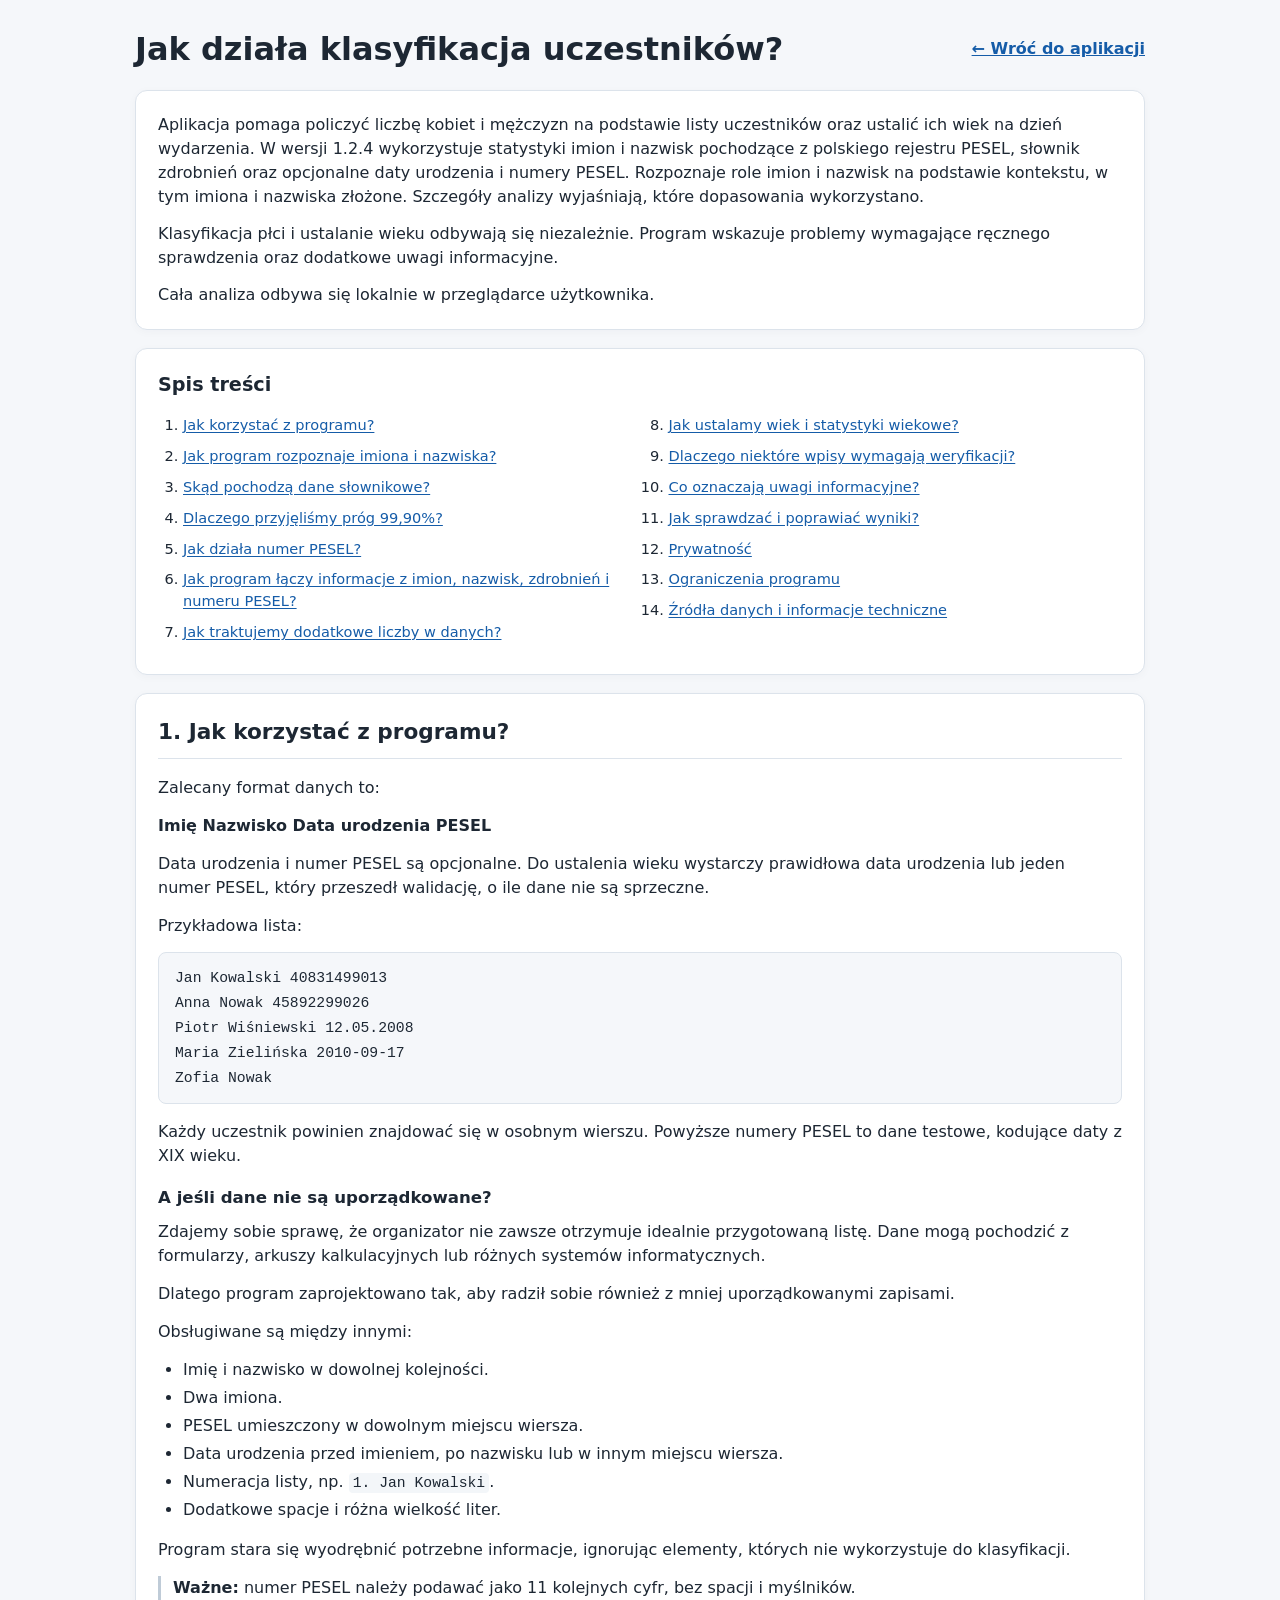
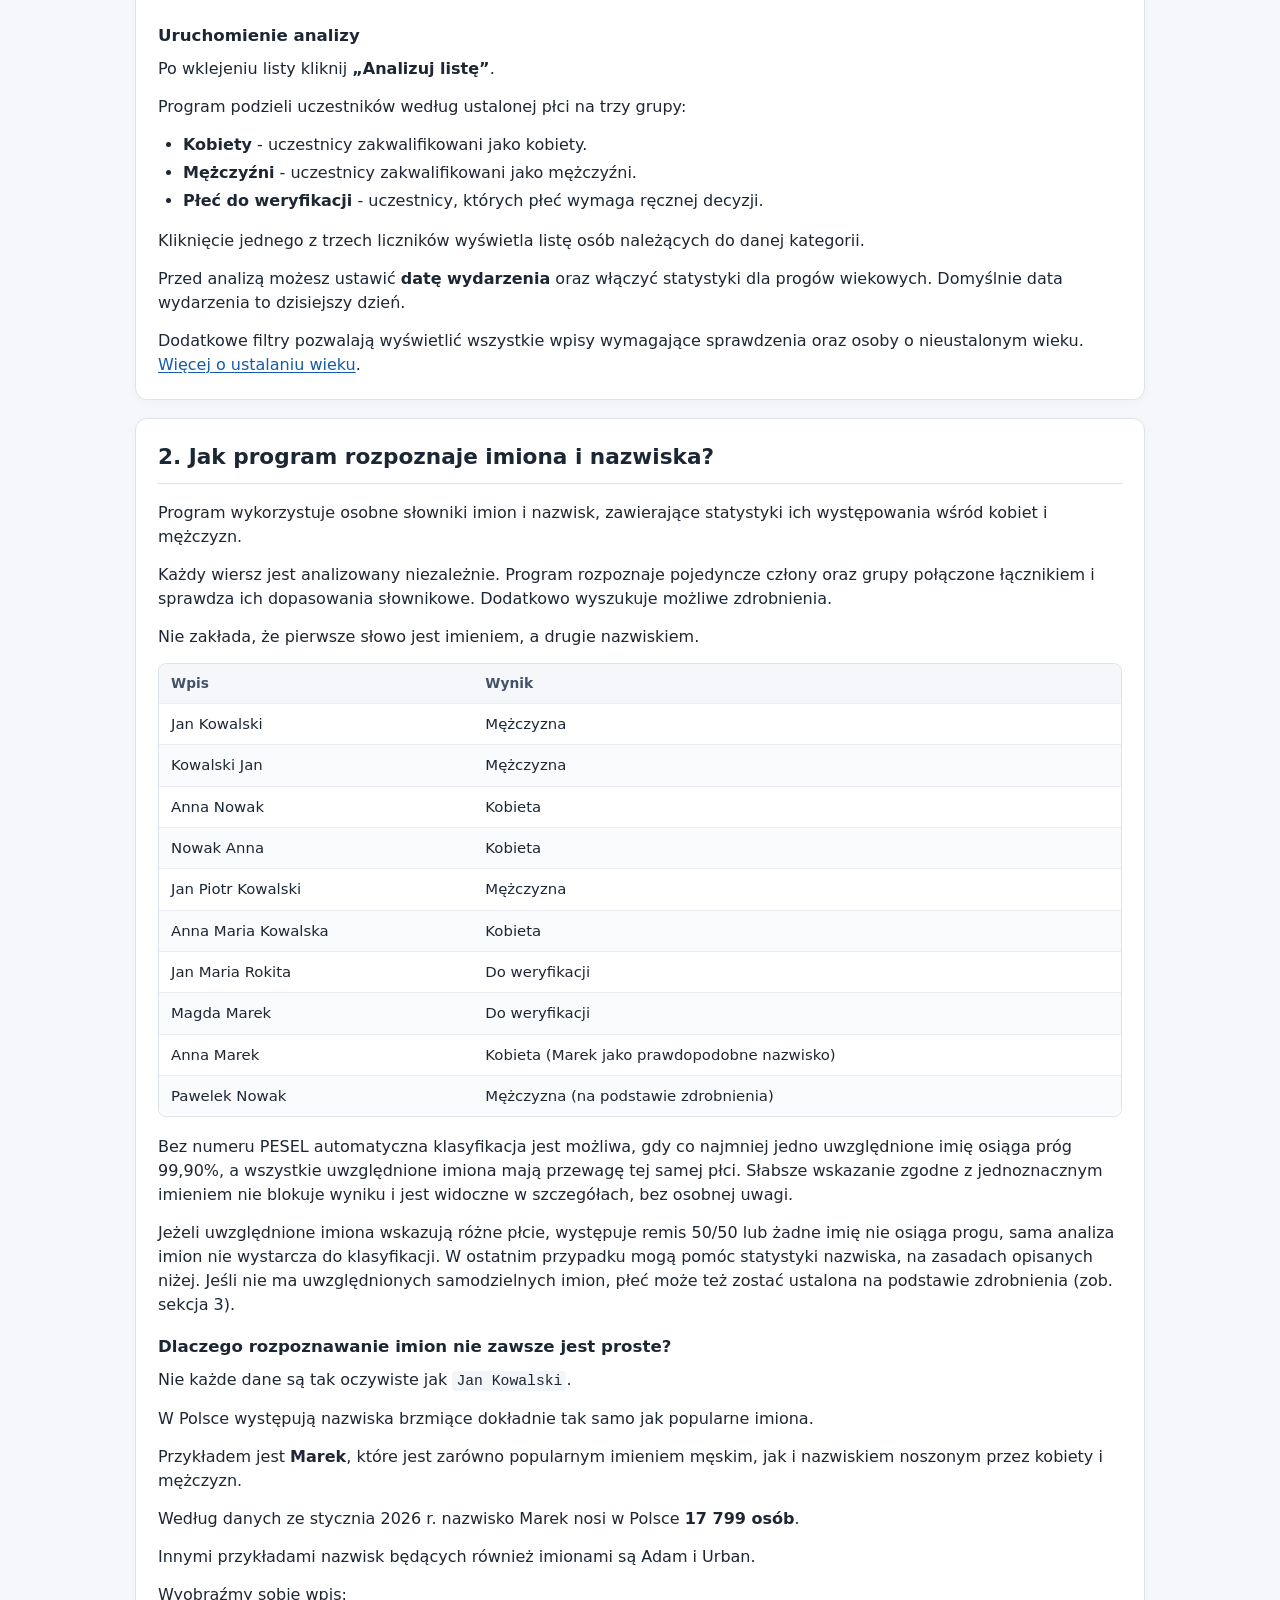
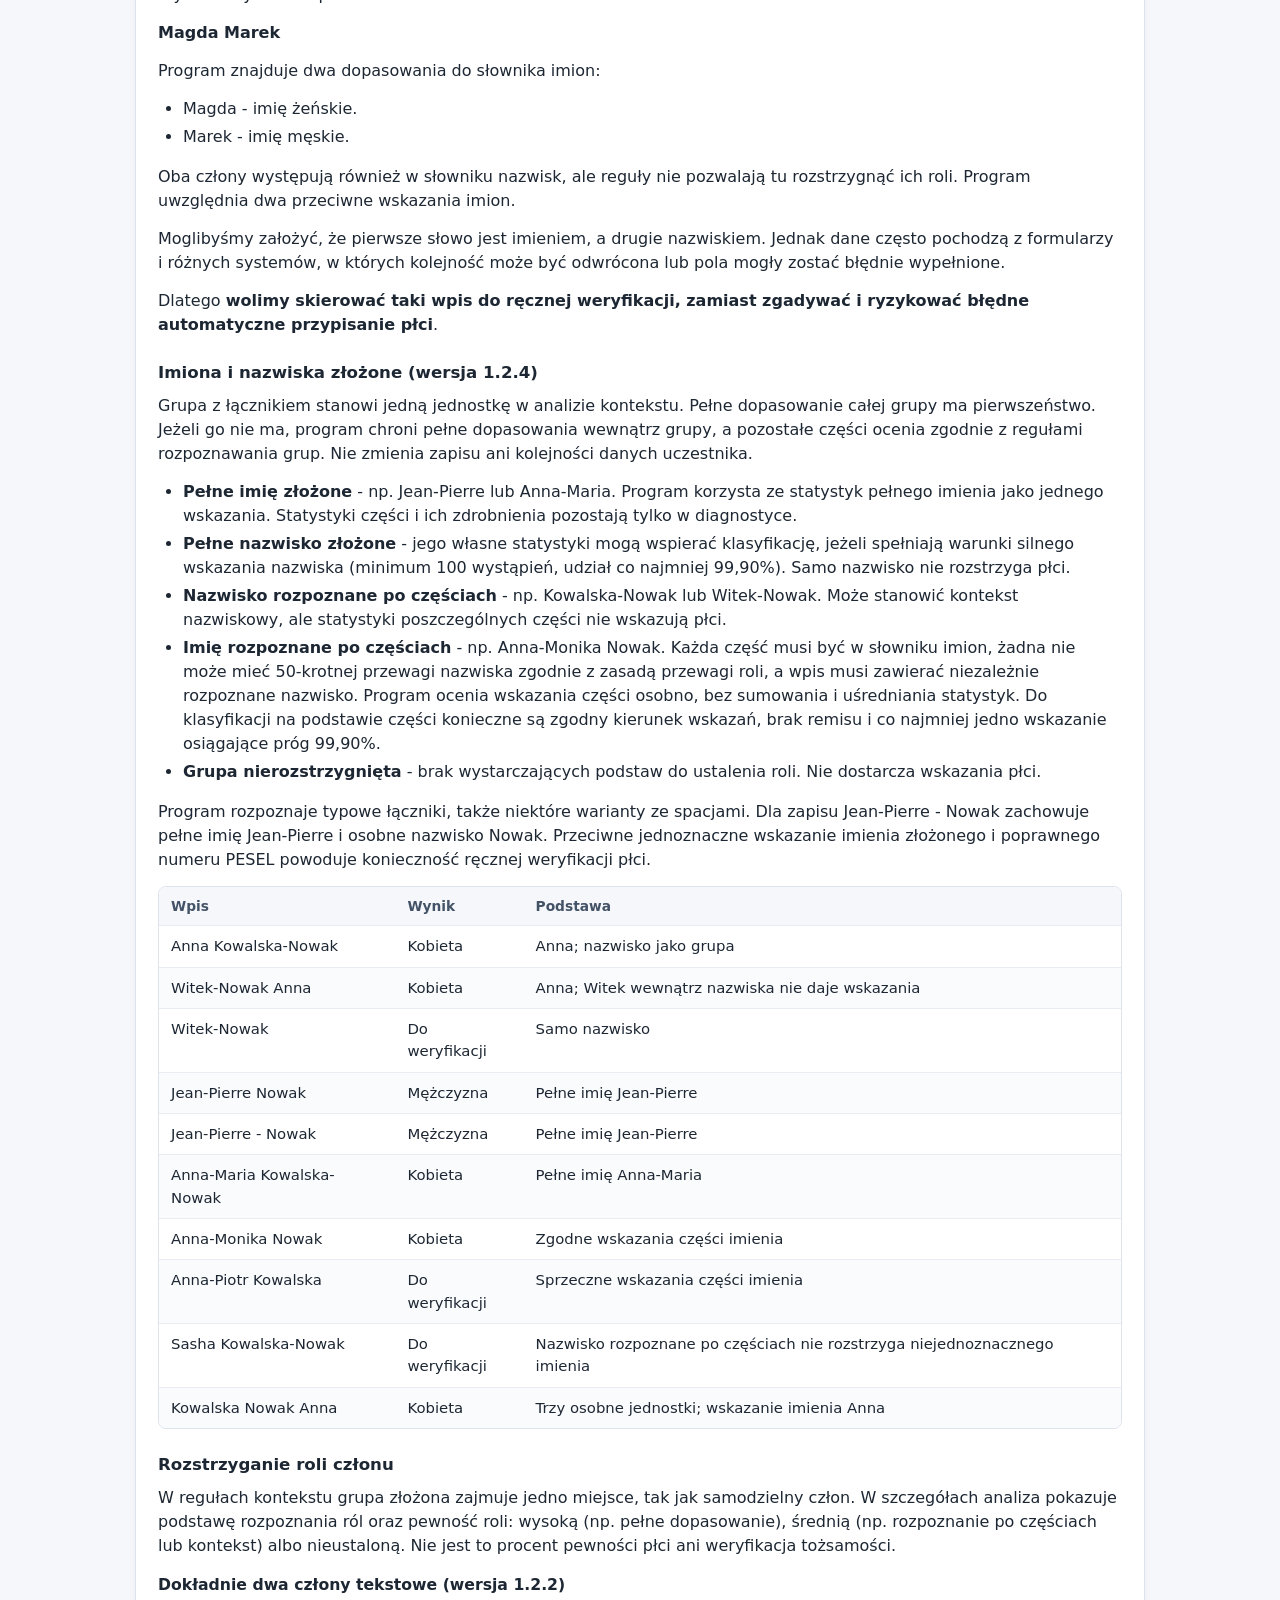
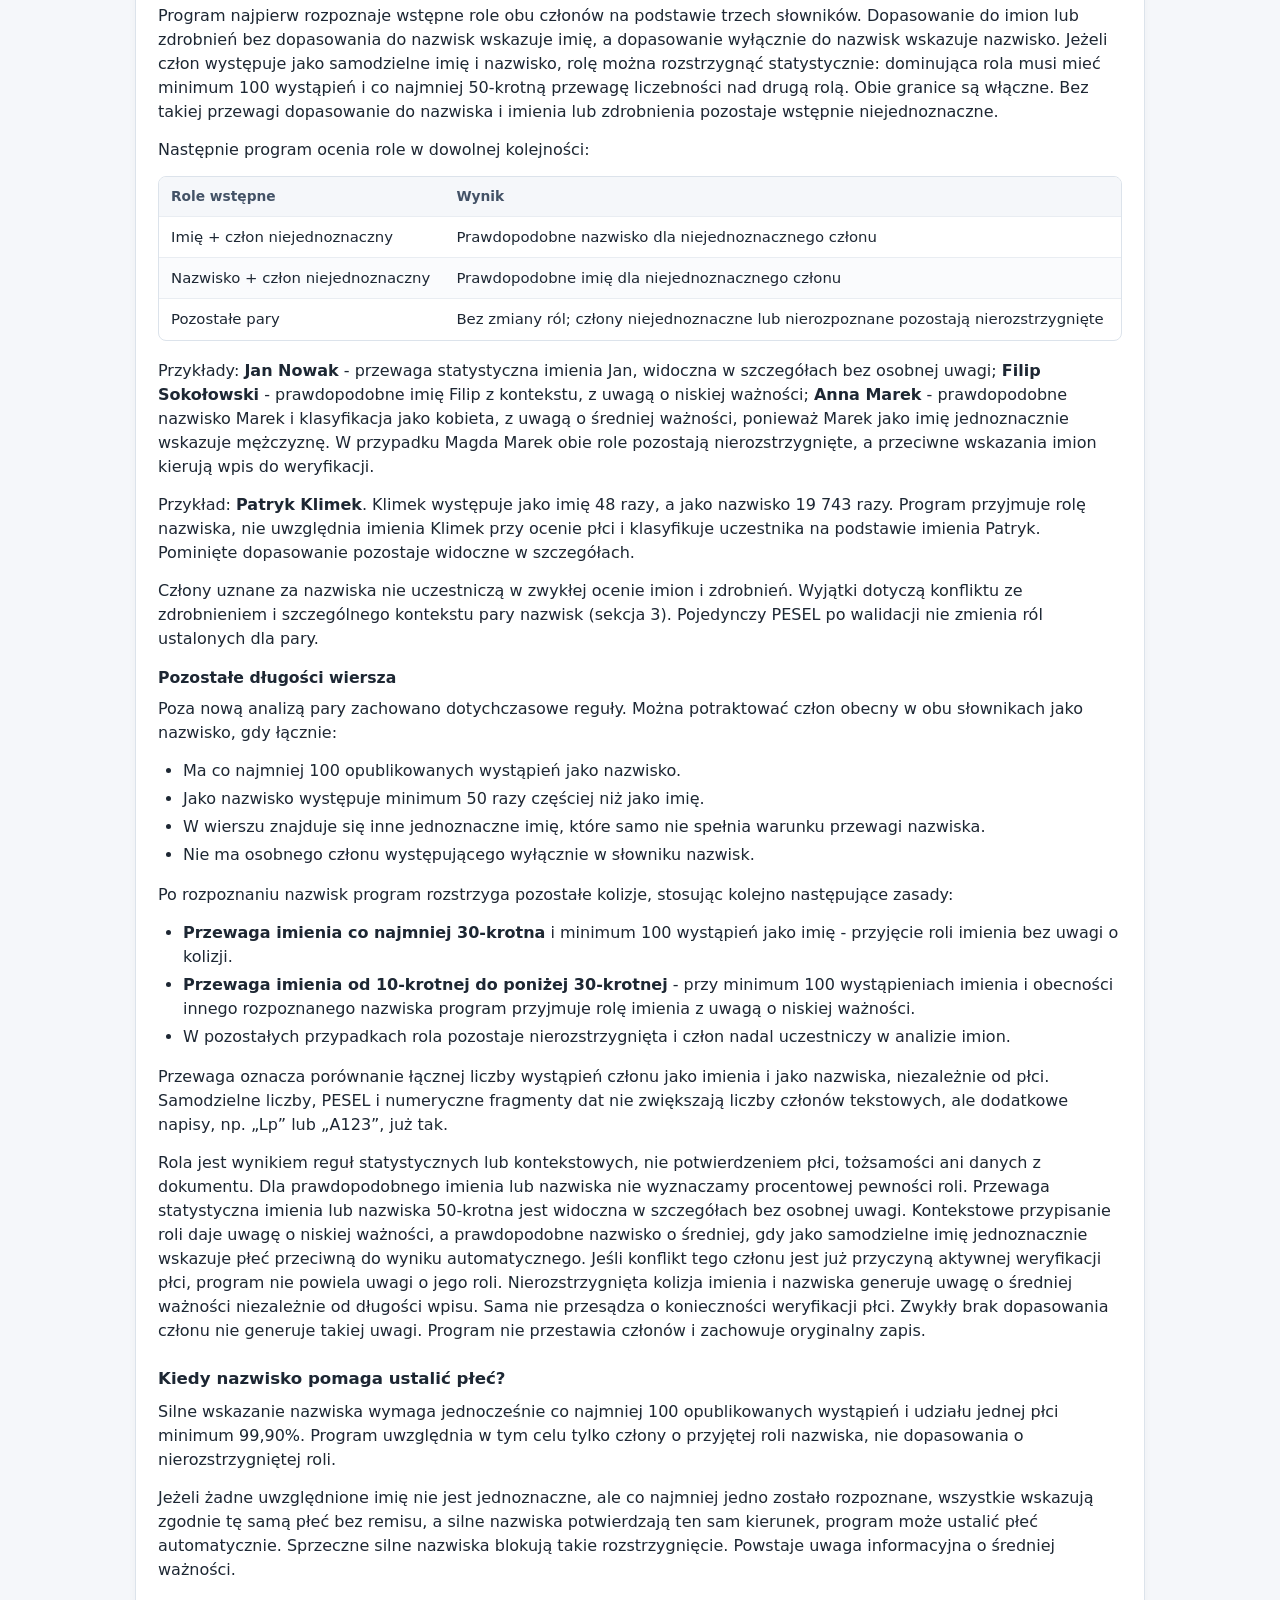
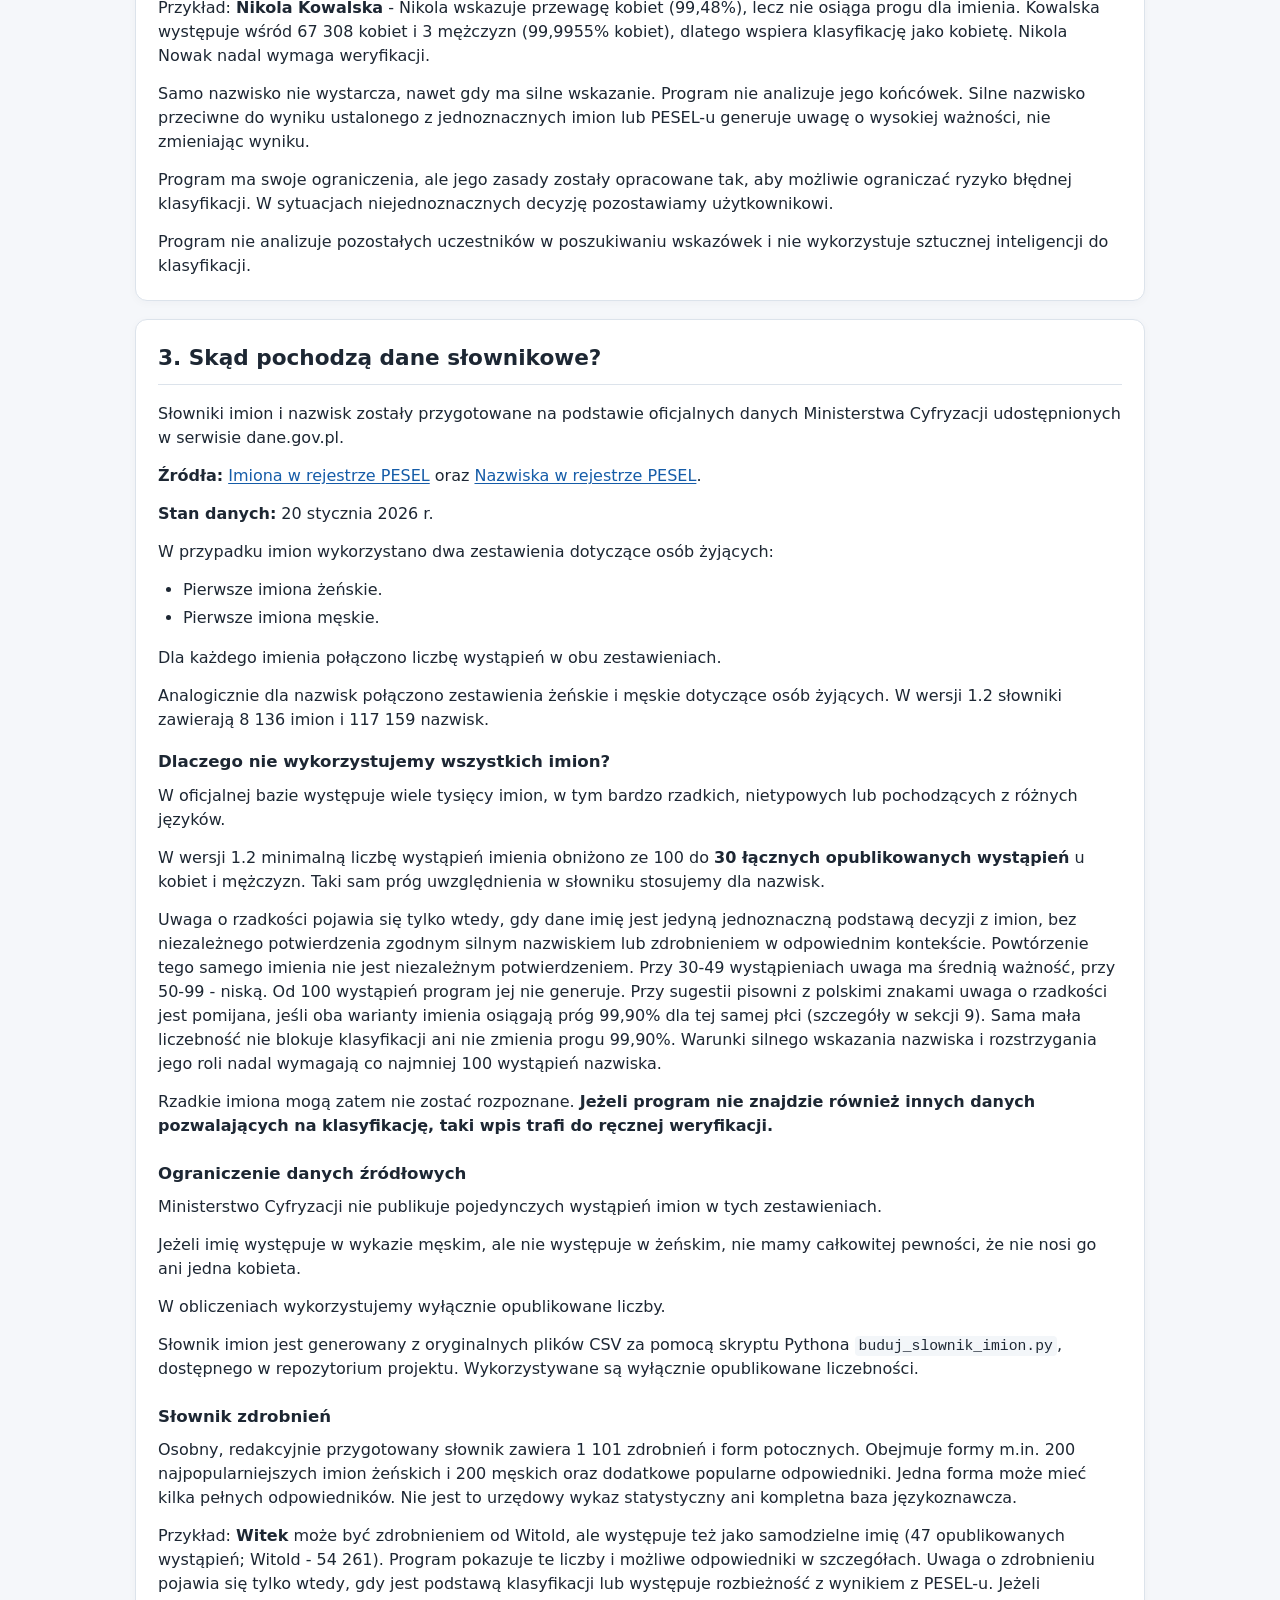
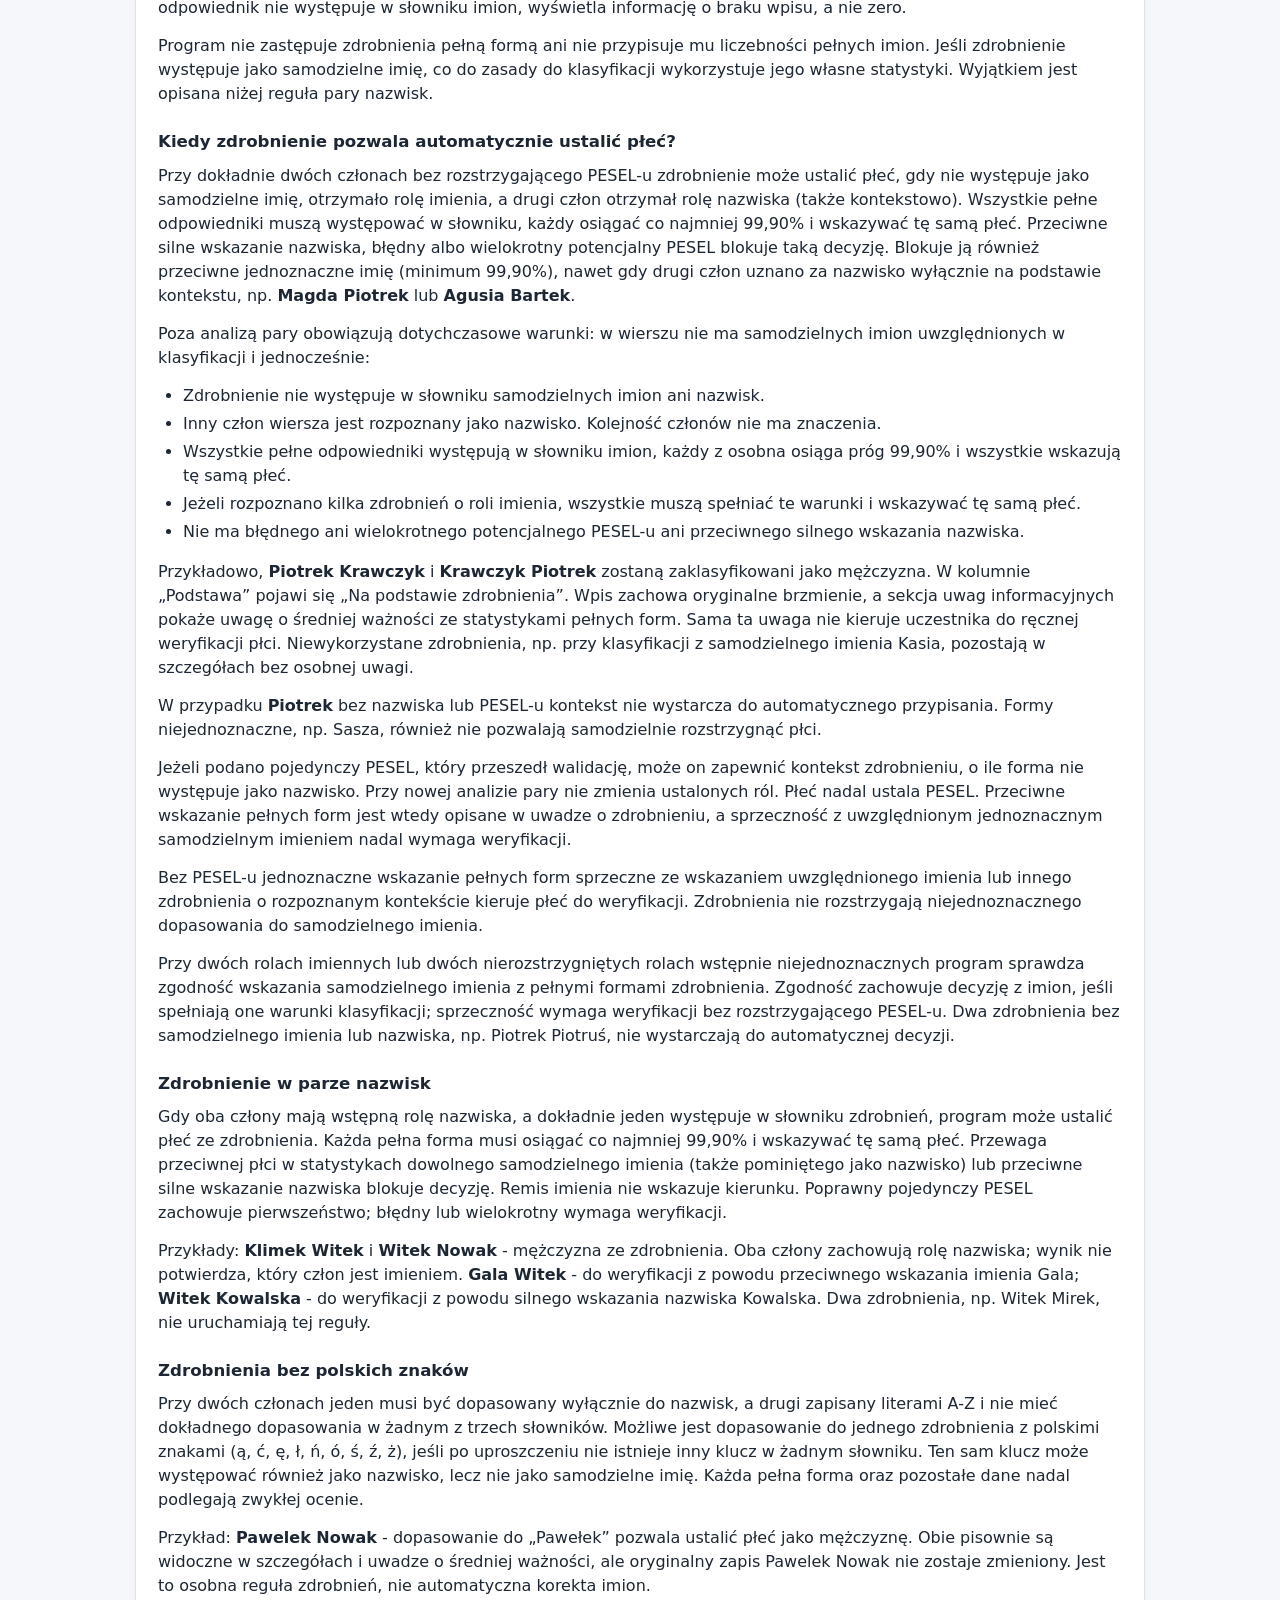
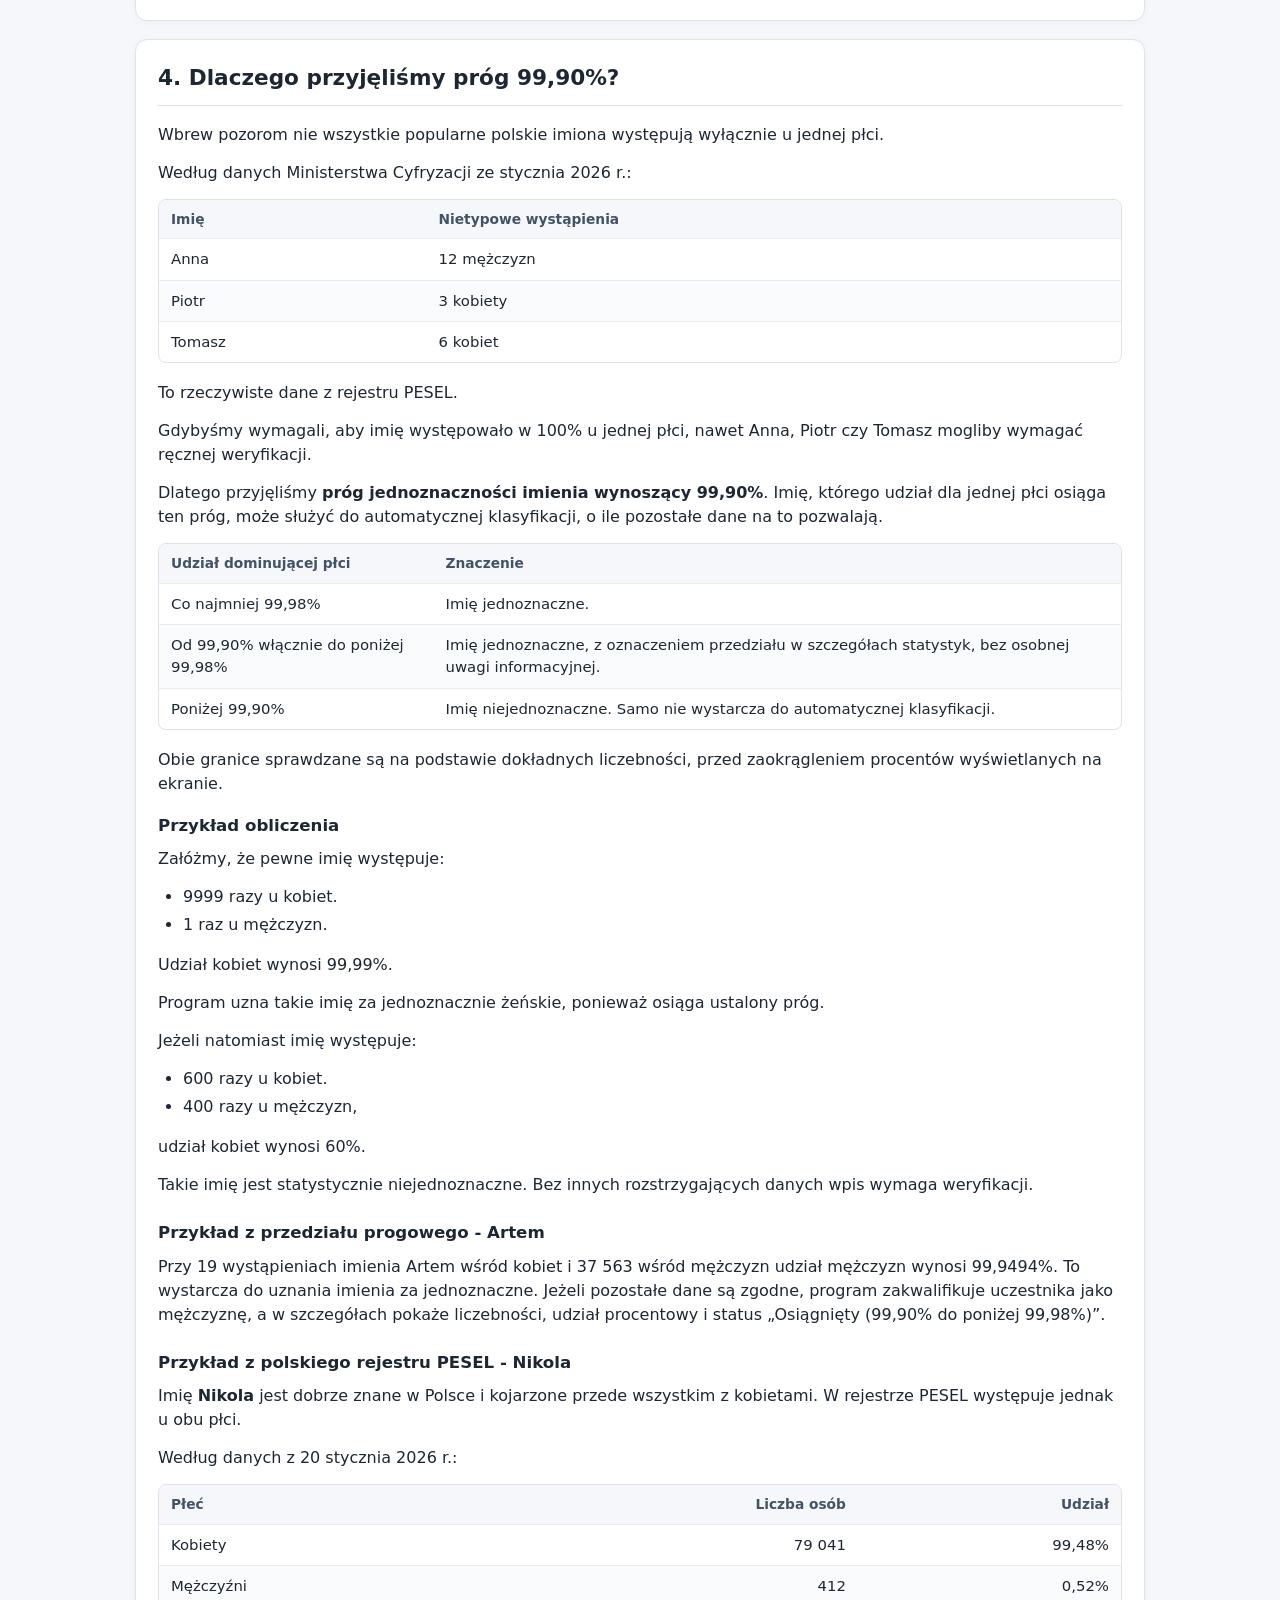
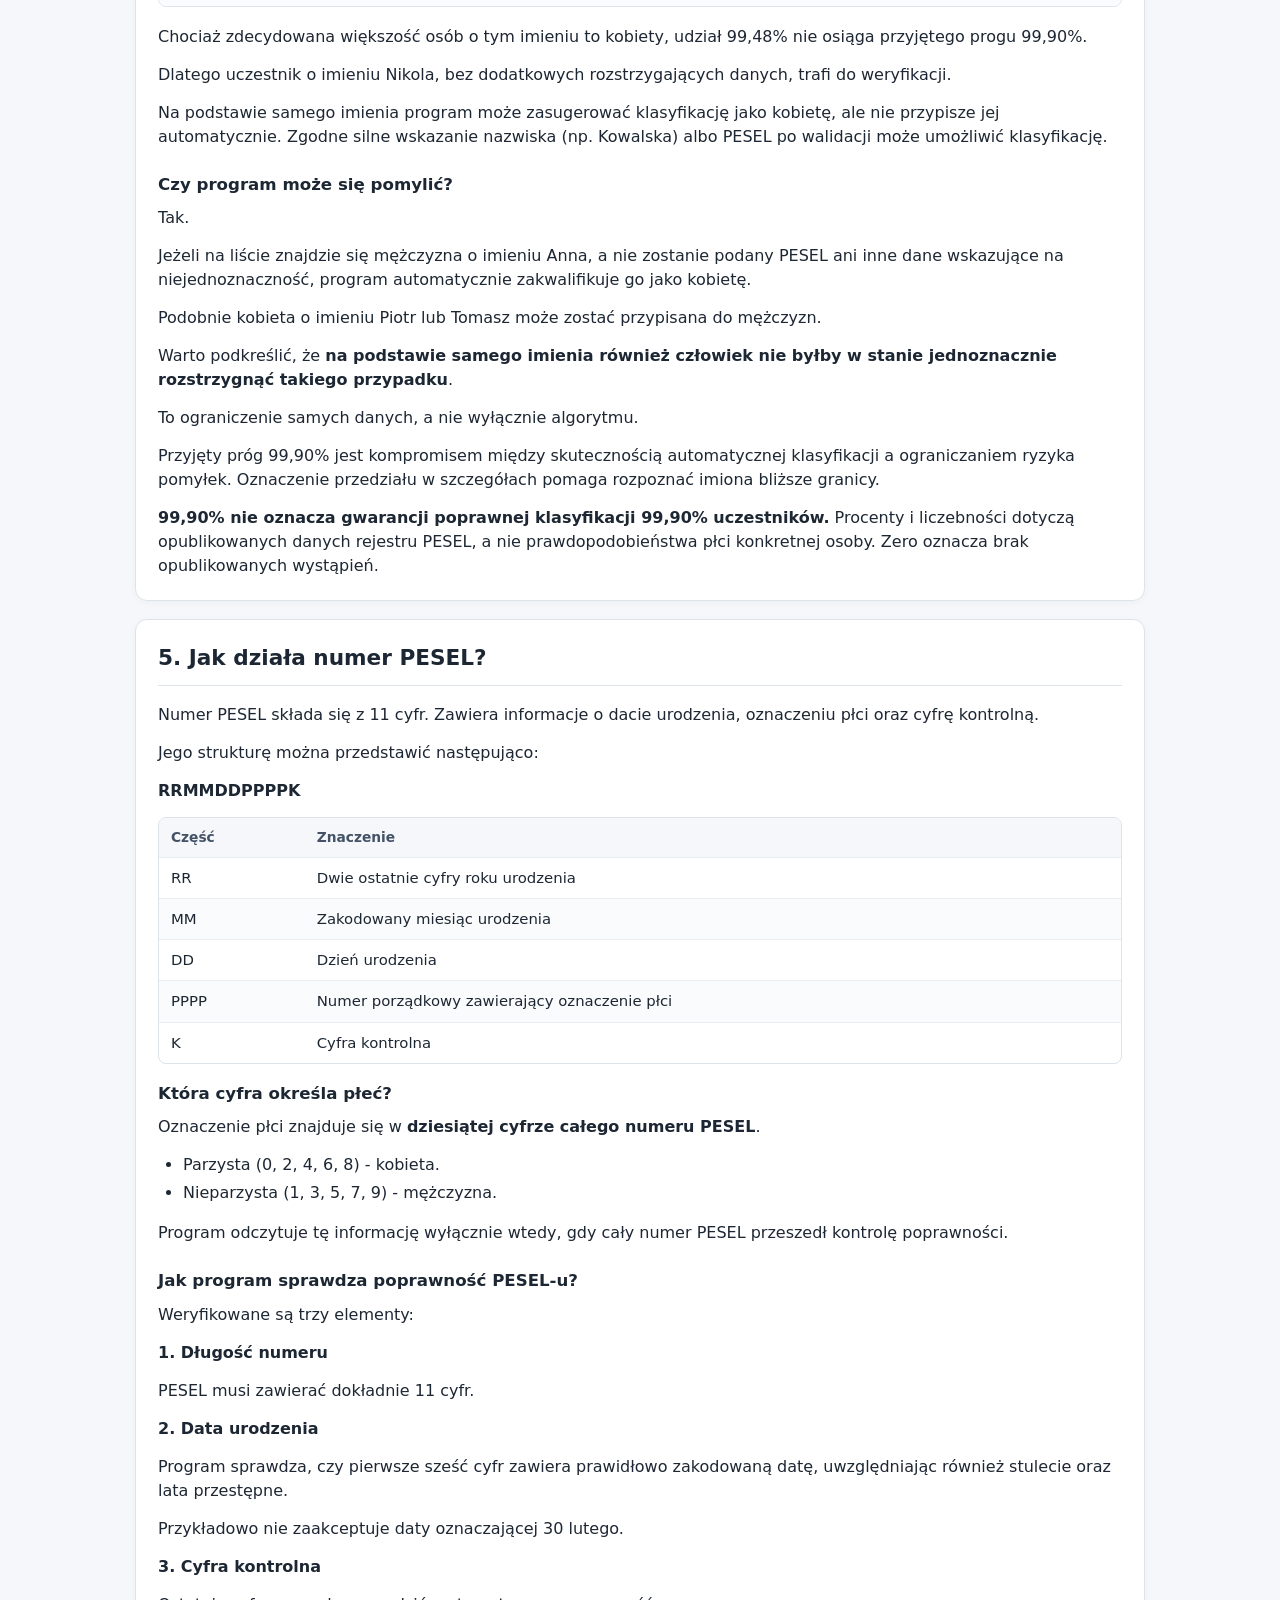
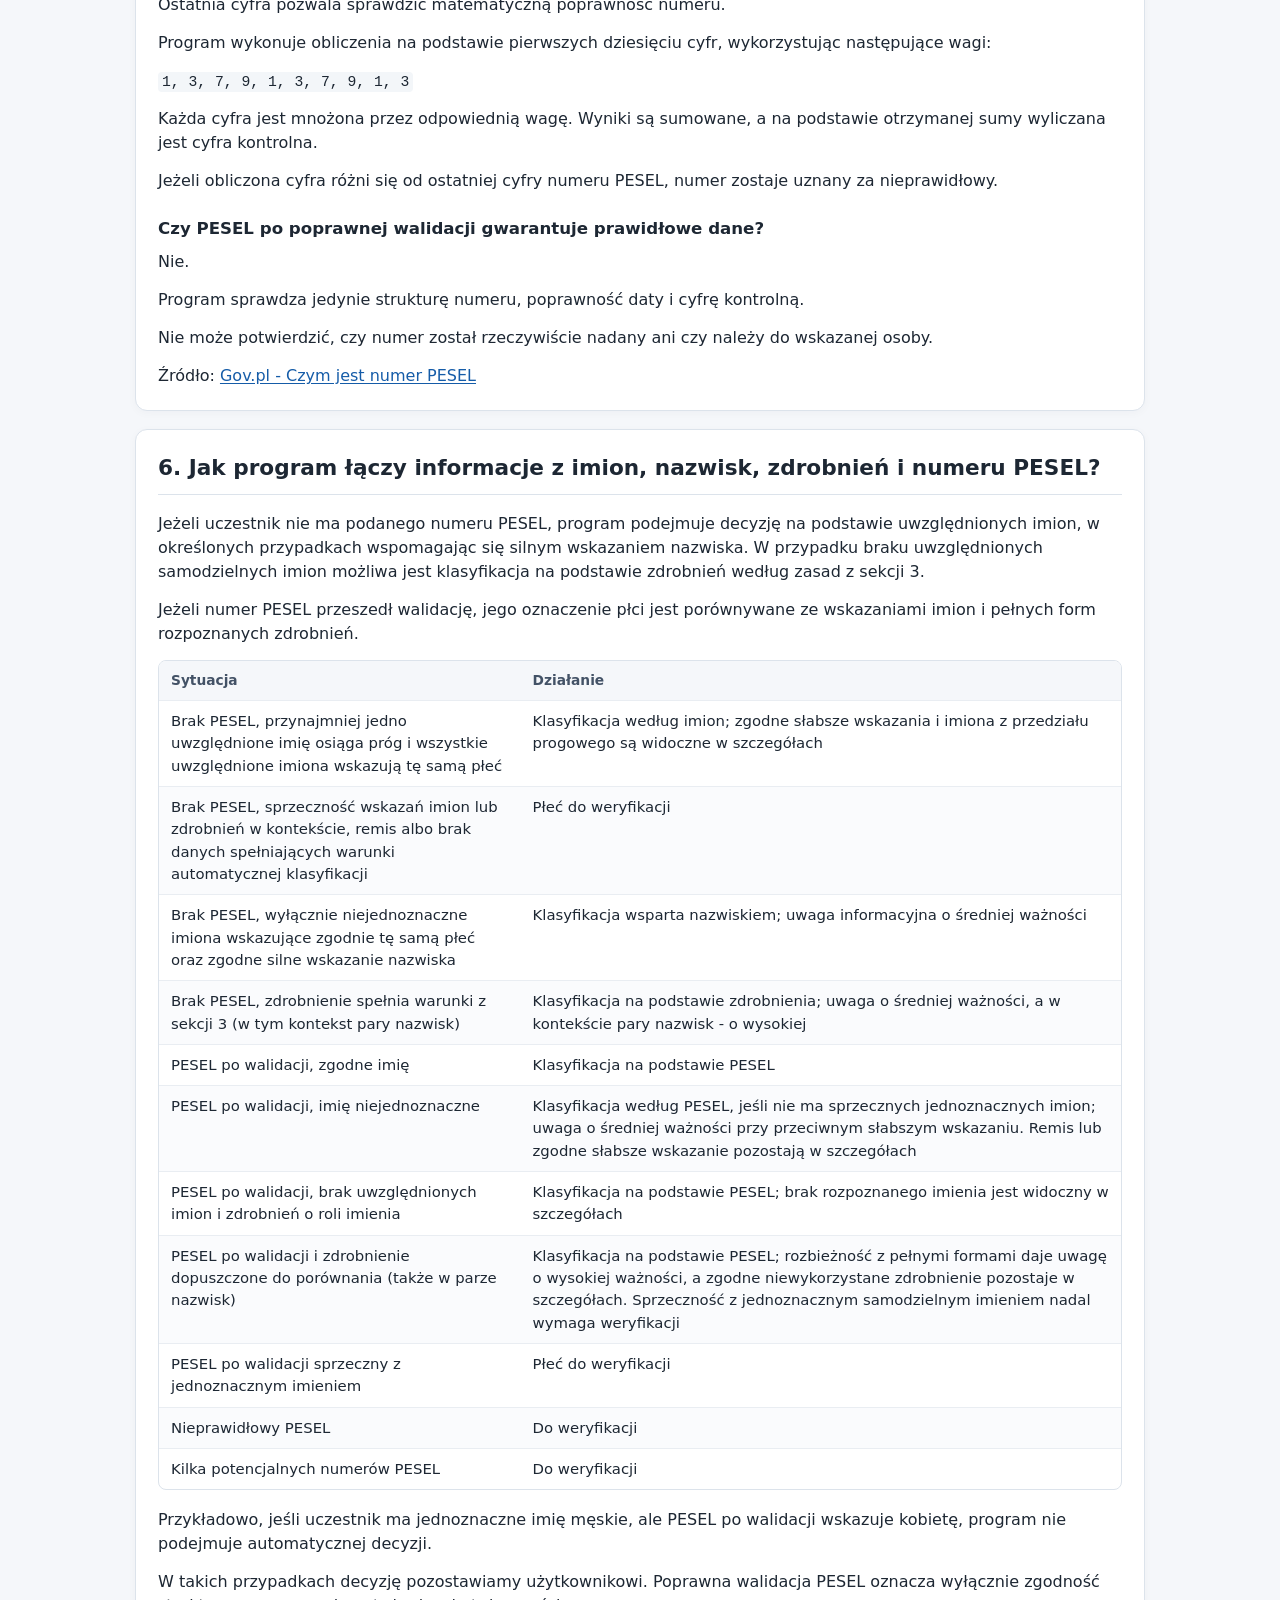
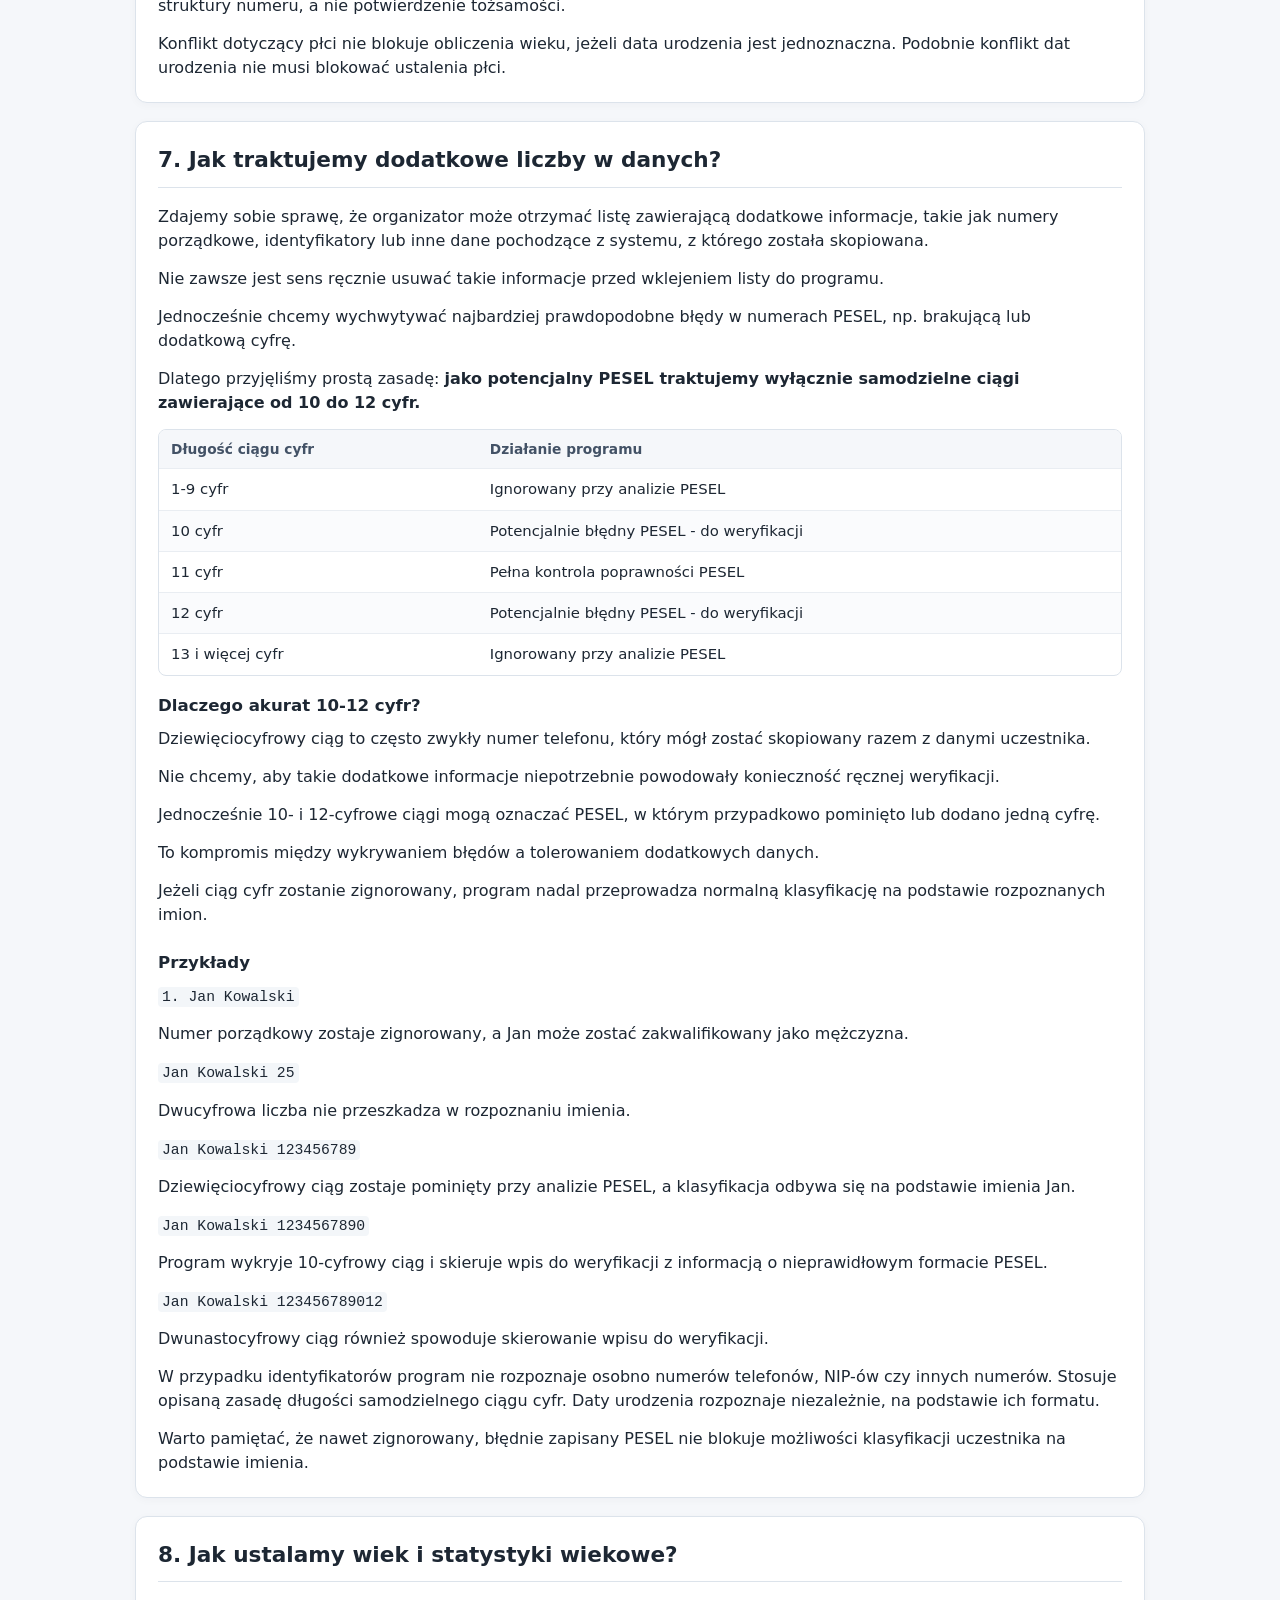
==== commit 48d29287: "Release v1.2.4 - Imiona i nazwiska złożone" ====
--- a/pomoc.html
+++ b/pomoc.html
@@ -7,7 +7,7 @@
   <meta name="referrer" content="no-referrer">
   <meta name="description" content="Jak działa klasyfikacja uczestników? Instrukcja użytkowania, rozpoznawanie imion, PESEL, daty urodzenia, statystyki wiekowe, weryfikacja wyników i prywatność.">
   <title>Jak działa klasyfikacja uczestników?</title>
-  <link rel="stylesheet" href="./style.css?v=1.2.3">
+  <link rel="stylesheet" href="./style.css?v=1.2.4">
 </head>
 <body>
   <main class="container help-page">
@@ -17,7 +17,7 @@
     </header>
 
     <section class="panel help-intro" aria-label="Wprowadzenie">
-<p>Aplikacja pomaga policzyć liczbę kobiet i mężczyzn na podstawie listy uczestników oraz ustalić ich wiek na dzień wydarzenia. W wersji 1.2.3 wykorzystuje statystyki imion i nazwisk pochodzące z polskiego rejestru PESEL, słownik zdrobnień oraz opcjonalne daty urodzenia i numery PESEL. Rozpoznaje również role imion i nazwisk na podstawie kontekstu dwóch członów tekstowych. Ograniczono liczbę uwag informacyjnych, zachowując szczegóły analizy i dotychczasowe zasady klasyfikacji.</p>
+<p>Aplikacja pomaga policzyć liczbę kobiet i mężczyzn na podstawie listy uczestników oraz ustalić ich wiek na dzień wydarzenia. W wersji 1.2.4 wykorzystuje statystyki imion i nazwisk pochodzące z polskiego rejestru PESEL, słownik zdrobnień oraz opcjonalne daty urodzenia i numery PESEL. Rozpoznaje role imion i nazwisk na podstawie kontekstu, w tym imiona i nazwiska złożone. Szczegóły analizy wyjaśniają, które dopasowania wykorzystano.</p>
 <p>Klasyfikacja płci i ustalanie wieku odbywają się niezależnie. Program wskazuje problemy wymagające ręcznego sprawdzenia oraz dodatkowe uwagi informacyjne.</p>
 <p>Cała analiza odbywa się lokalnie w przeglądarce użytkownika.</p>
     </section>
@@ -85,7 +85,7 @@
     <section class="panel help-section" id="sekcja-2" aria-labelledby="naglowek-2">
 <h2 id="naglowek-2">2. Jak program rozpoznaje imiona i nazwiska?</h2>
 <p>Program wykorzystuje osobne słowniki imion i nazwisk, zawierające statystyki ich występowania wśród kobiet i mężczyzn.</p>
-<p>Każdy wiersz jest analizowany niezależnie. Program dzieli go na poszczególne człony i sprawdza, które z nich występują w słownikach. Dodatkowo wyszukuje możliwe zdrobnienia.</p>
+<p>Każdy wiersz jest analizowany niezależnie. Program rozpoznaje pojedyncze człony oraz grupy połączone łącznikiem i sprawdza ich dopasowania słownikowe. Dodatkowo wyszukuje możliwe zdrobnienia.</p>
 <p>Nie zakłada, że pierwsze słowo jest imieniem, a drugie nazwiskiem.</p>
 <div aria-label="Tabela danych" class="help-table-wrap" role="region" tabindex="0"><table>
 <thead>
@@ -149,7 +149,32 @@
 <p>Oba człony występują również w słowniku nazwisk, ale reguły nie pozwalają tu rozstrzygnąć ich roli. Program uwzględnia dwa przeciwne wskazania imion.</p>
 <p>Moglibyśmy założyć, że pierwsze słowo jest imieniem, a drugie nazwiskiem. Jednak dane często pochodzą z formularzy i różnych systemów, w których kolejność może być odwrócona lub pola mogły zostać błędnie wypełnione.</p>
 <p>Dlatego <strong>wolimy skierować taki wpis do ręcznej weryfikacji, zamiast zgadywać i ryzykować błędne automatyczne przypisanie płci</strong>.</p>
+<h3>Imiona i nazwiska złożone (wersja 1.2.4)</h3>
+<p>Grupa z łącznikiem stanowi jedną jednostkę w analizie kontekstu. Pełne dopasowanie całej grupy ma pierwszeństwo. Jeżeli go nie ma, program chroni pełne dopasowania wewnątrz grupy, a pozostałe części ocenia zgodnie z regułami rozpoznawania grup. Nie zmienia zapisu ani kolejności danych uczestnika.</p>
+<ul>
+<li><strong>Pełne imię złożone</strong> - np. Jean-Pierre lub Anna-Maria. Program korzysta ze statystyk pełnego imienia jako jednego wskazania. Statystyki części i ich zdrobnienia pozostają tylko w diagnostyce.</li>
+<li><strong>Pełne nazwisko złożone</strong> - jego własne statystyki mogą wspierać klasyfikację, jeżeli spełniają warunki silnego wskazania nazwiska (minimum 100 wystąpień, udział co najmniej 99,90%). Samo nazwisko nie rozstrzyga płci.</li>
+<li><strong>Nazwisko rozpoznane po częściach</strong> - np. Kowalska-Nowak lub Witek-Nowak. Może stanowić kontekst nazwiskowy, ale statystyki poszczególnych części nie wskazują płci.</li>
+<li><strong>Imię rozpoznane po częściach</strong> - np. Anna-Monika Nowak. Każda część musi być w słowniku imion, żadna nie może mieć 50-krotnej przewagi nazwiska zgodnie z zasadą przewagi roli, a wpis musi zawierać niezależnie rozpoznane nazwisko. Program ocenia wskazania części osobno, bez sumowania i uśredniania statystyk. Do klasyfikacji na podstawie części konieczne są zgodny kierunek wskazań, brak remisu i co najmniej jedno wskazanie osiągające próg 99,90%.</li>
+<li><strong>Grupa nierozstrzygnięta</strong> - brak wystarczających podstaw do ustalenia roli. Nie dostarcza wskazania płci.</li>
+</ul>
+<p>Program rozpoznaje typowe łączniki, także niektóre warianty ze spacjami. Dla zapisu Jean-Pierre - Nowak zachowuje pełne imię Jean-Pierre i osobne nazwisko Nowak. Przeciwne jednoznaczne wskazanie imienia złożonego i poprawnego numeru PESEL powoduje konieczność ręcznej weryfikacji płci.</p>
+<div aria-label="Przykłady grup złożonych" class="help-table-wrap" role="region" tabindex="0"><table>
+<thead><tr><th scope="col">Wpis</th><th scope="col">Wynik</th><th scope="col">Podstawa</th></tr></thead>
+<tbody>
+<tr><td>Anna Kowalska-Nowak</td><td>Kobieta</td><td>Anna; nazwisko jako grupa</td></tr>
+<tr><td>Witek-Nowak Anna</td><td>Kobieta</td><td>Anna; Witek wewnątrz nazwiska nie daje wskazania</td></tr>
+<tr><td>Witek-Nowak</td><td>Do weryfikacji</td><td>Samo nazwisko</td></tr>
+<tr><td>Jean-Pierre Nowak</td><td>Mężczyzna</td><td>Pełne imię Jean-Pierre</td></tr>
+<tr><td>Jean-Pierre - Nowak</td><td>Mężczyzna</td><td>Pełne imię Jean-Pierre</td></tr>
+<tr><td>Anna-Maria Kowalska-Nowak</td><td>Kobieta</td><td>Pełne imię Anna-Maria</td></tr>
+<tr><td>Anna-Monika Nowak</td><td>Kobieta</td><td>Zgodne wskazania części imienia</td></tr>
+<tr><td>Anna-Piotr Kowalska</td><td>Do weryfikacji</td><td>Sprzeczne wskazania części imienia</td></tr>
+<tr><td>Sasha Kowalska-Nowak</td><td>Do weryfikacji</td><td>Nazwisko rozpoznane po częściach nie rozstrzyga niejednoznacznego imienia</td></tr>
+<tr><td>Kowalska Nowak Anna</td><td>Kobieta</td><td>Trzy osobne jednostki; wskazanie imienia Anna</td></tr>
+</tbody></table></div>
 <h3>Rozstrzyganie roli członu</h3>
+<p>W regułach kontekstu grupa złożona zajmuje jedno miejsce, tak jak samodzielny człon. W szczegółach analiza pokazuje podstawę rozpoznania ról oraz pewność roli: wysoką (np. pełne dopasowanie), średnią (np. rozpoznanie po częściach lub kontekst) albo nieustaloną. Nie jest to procent pewności płci ani weryfikacja tożsamości.</p>
 <h4>Dokładnie dwa człony tekstowe (wersja 1.2.2)</h4>
 <p>Program najpierw rozpoznaje wstępne role obu członów na podstawie trzech słowników. Dopasowanie do imion lub zdrobnień bez dopasowania do nazwisk wskazuje imię, a dopasowanie wyłącznie do nazwisk wskazuje nazwisko. Jeżeli człon występuje jako samodzielne imię i nazwisko, rolę można rozstrzygnąć statystycznie: dominująca rola musi mieć minimum 100 wystąpień i co najmniej 50-krotną przewagę liczebności nad drugą rolą. Obie granice są włączne. Bez takiej przewagi dopasowanie do nazwiska i imienia lub zdrobnienia pozostaje wstępnie niejednoznaczne.</p>
 <p>Następnie program ocenia role w dowolnej kolejności:</p>
@@ -640,7 +665,7 @@
 <li><strong>Nieustalony wiek</strong> - uczestnicy, których wieku nie udało się obliczyć, także osoby bez danych o urodzeniu.</li>
 </ul>
 <h3 id="osoby-wymagajace-weryfikacji">Osoby wymagające weryfikacji</h3>
-<p>W listach „Płeć do weryfikacji” i „Wpisy wymagające sprawdzenia” każdy wpis zawiera informację o przyczynie problemu. Widoczne są również szczegóły daty urodzenia i wieku, osobne tabele rozpoznanych imion i nazwisk (liczebności, udziały procentowe, status progu lub silnego wskazania, rola członu) oraz ewentualne zdrobnienia z pełnymi odpowiednikami. Dopasowania pominięte przy ocenie imion są oznaczone, ale pozostają widoczne.</p>
+<p>W listach „Płeć do weryfikacji” i „Wpisy wymagające sprawdzenia” każdy wpis zawiera informację o przyczynie problemu. Widoczne są również szczegóły daty urodzenia i wieku, uporządkowany według zapisu wejściowego wykaz jednostek tekstowych z podstawą i pewnością roli, tabele statystyk rozpoznanych imion i nazwisk oraz ewentualne zdrobnienia. Dla grup złożonych można rozwinąć dopasowania poszczególnych części. Pominięte dopasowania części znajdują się w odrębnych sekcjach diagnostycznych i nie stanowią niezależnych wskazań przy ocenie płci.</p>
 <p>W niektórych sytuacjach wyświetlana jest również sugestia klasyfikacji.</p>
 <p>W sekcji „Płeć do weryfikacji” pod sugestią dostępne jest szybkie przypisanie płci: <strong>„Przypisz: Kobieta”</strong> lub <strong>„Przypisz: Mężczyzna”</strong>. Jeżeli program sugeruje płeć, wyróżnia odpowiadający jej przycisk. Bez sugestii oba przyciski mają ten sam wygląd.</p>
 <p>Jedno kliknięcie zapisuje ręczne przypisanie bez dodatkowego potwierdzenia i przenosi uczestnika do odpowiedniej kategorii. Liczniki i statystyki odświeżają się od razu, a lista osób do weryfikacji pozostaje otwarta. Treść wpisu i pozostałe uwagi nie zmieniają się. Problemy z wiekiem nadal mogą wymagać sprawdzenia.</p>
@@ -728,7 +753,7 @@
 <td>Minimalna łączna liczba wystąpień w słownikach imion i nazwisk</td>
 <td>30</td>
 </tr>
-<tr><td>Liczebność słowników (wersja 1.2.3)</td><td>8 136 imion, 117 159 nazwisk, 1 101 zdrobnień i form potocznych</td></tr>
+<tr><td>Liczebność słowników (wersja 1.2.4)</td><td>8 136 imion, 117 159 nazwisk, 1 101 zdrobnień i form potocznych</td></tr>
 <tr><td>Źródło zdrobnień</td><td>Osobny słownik redakcyjny; uwagi informacyjne i warunkowa klasyfikacja płci</td></tr>
 <tr>
 <td>Próg automatycznej klasyfikacji</td>
--- a/style.css
+++ b/style.css
@@ -123,6 +123,14 @@
 .stats-heading { margin: 12px 0 6px; font-size: .9rem; }
 .age-auto-hint { margin: 8px 0 0; }
 .name-stats .hint { margin: 6px 0 0; font-size: .8rem; }
+.unit-list { list-style: none; padding: 0; margin: 6px 0; font-size: .85rem; }
+.text-unit { padding: 6px 8px; border-left: 2px solid var(--border); overflow-wrap: anywhere; }
+.text-unit + .text-unit { margin-top: 4px; }
+.unit-meta { display: block; color: var(--muted); font-size: .8rem; margin-top: 2px; }
+.unit-parts, .unit-diagnostics { margin-top: 6px; font-size: .8rem; color: var(--muted); }
+.unit-parts summary, .unit-diagnostics summary { cursor: pointer; font-weight: 600; }
+.unit-parts ul { margin: 4px 0 0; padding-left: 20px; }
+.unit-diagnostics .table-wrap { margin-top: 6px; }
 .name-stats-table { font-size: .84rem; min-width: 520px; font-variant-numeric: tabular-nums; }
 .name-stats-table th, .name-stats-table td { padding: 6px 8px; }
 .name-stats-table tbody th { background: #fff; font-size: inherit; overflow-wrap: anywhere; }
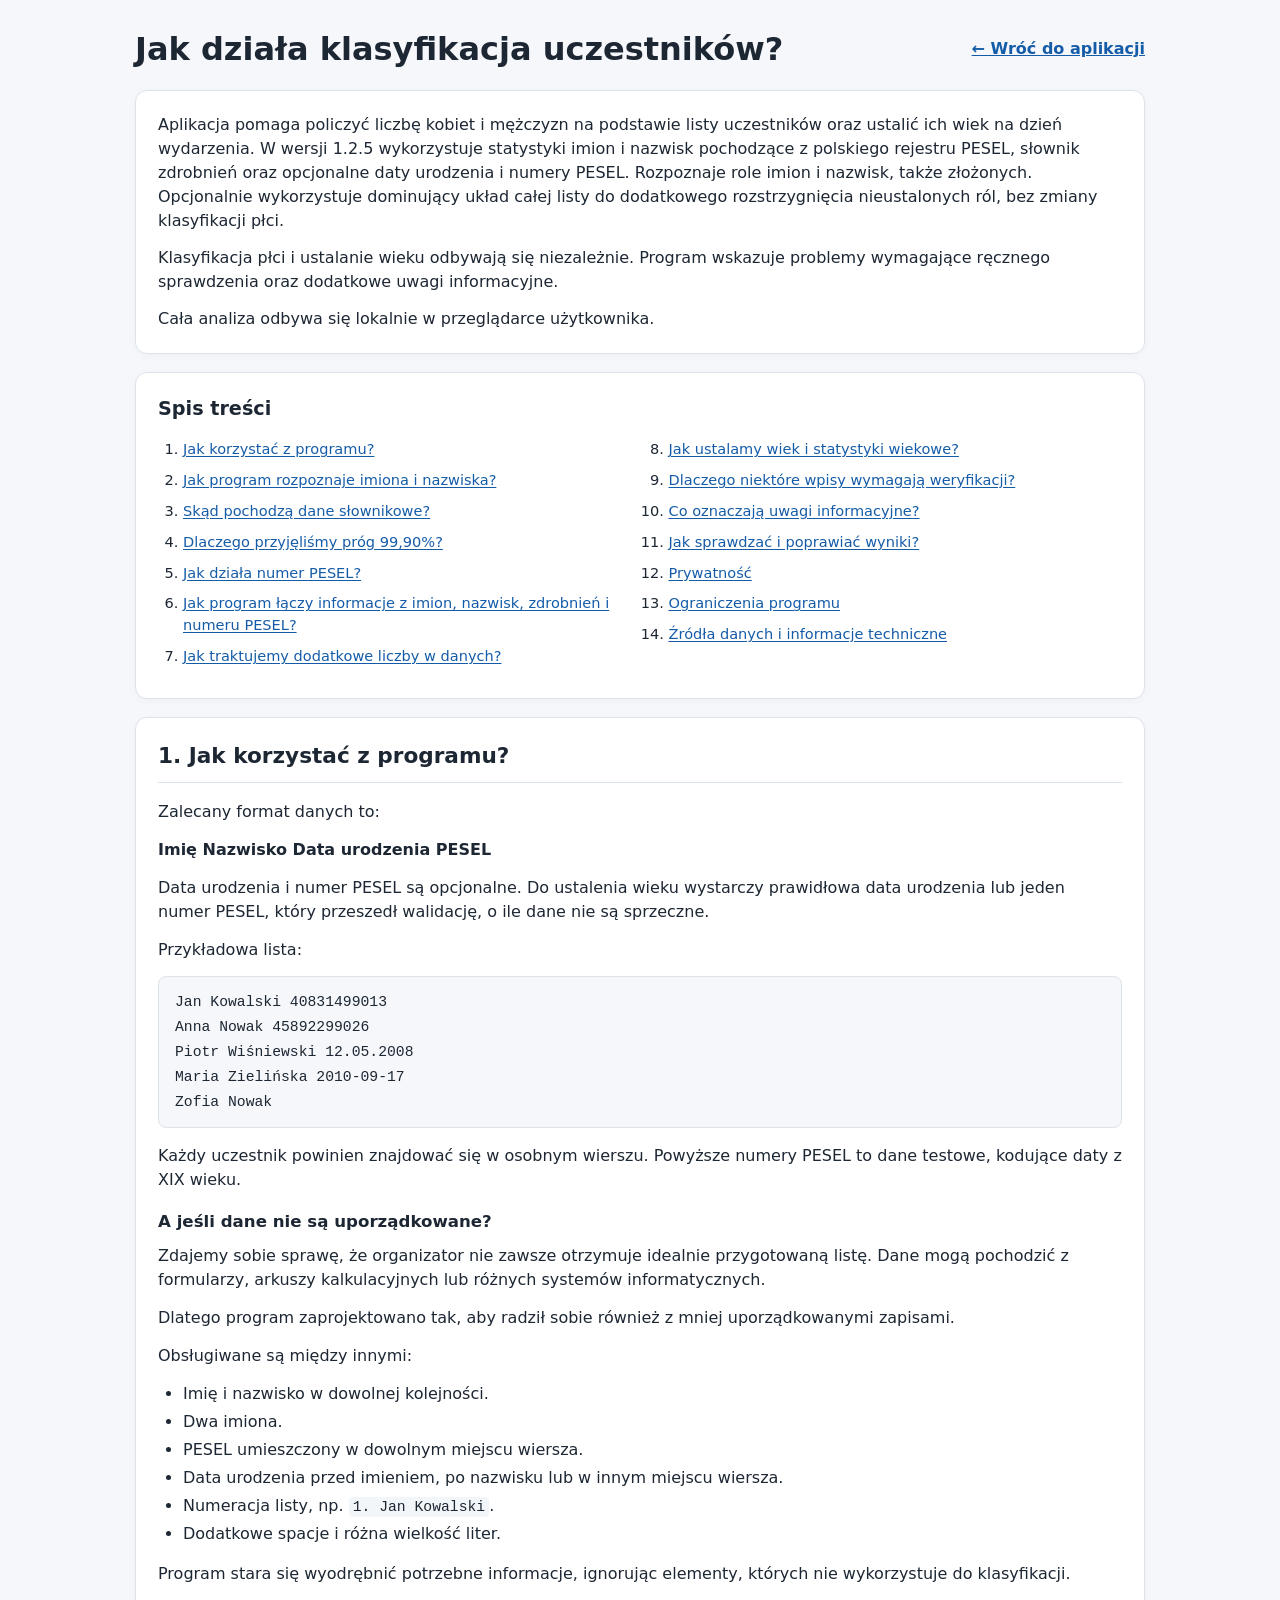
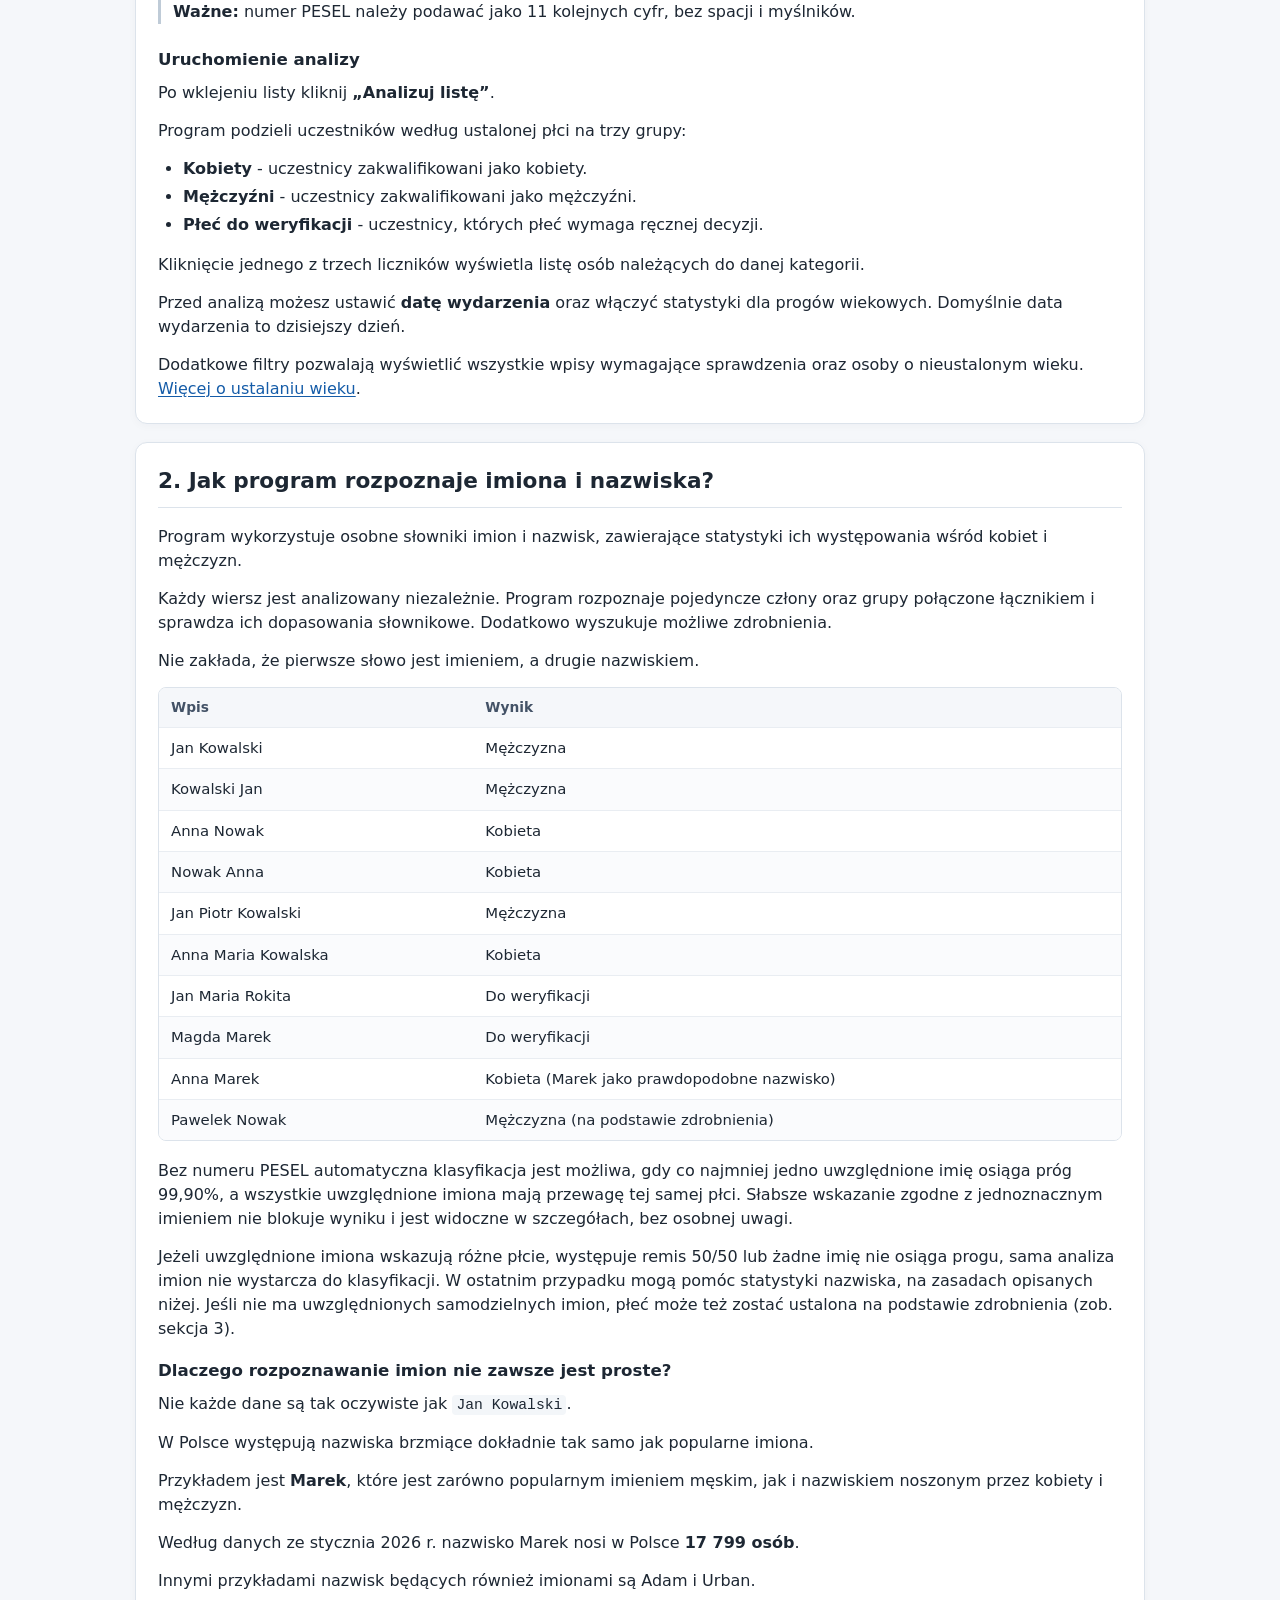
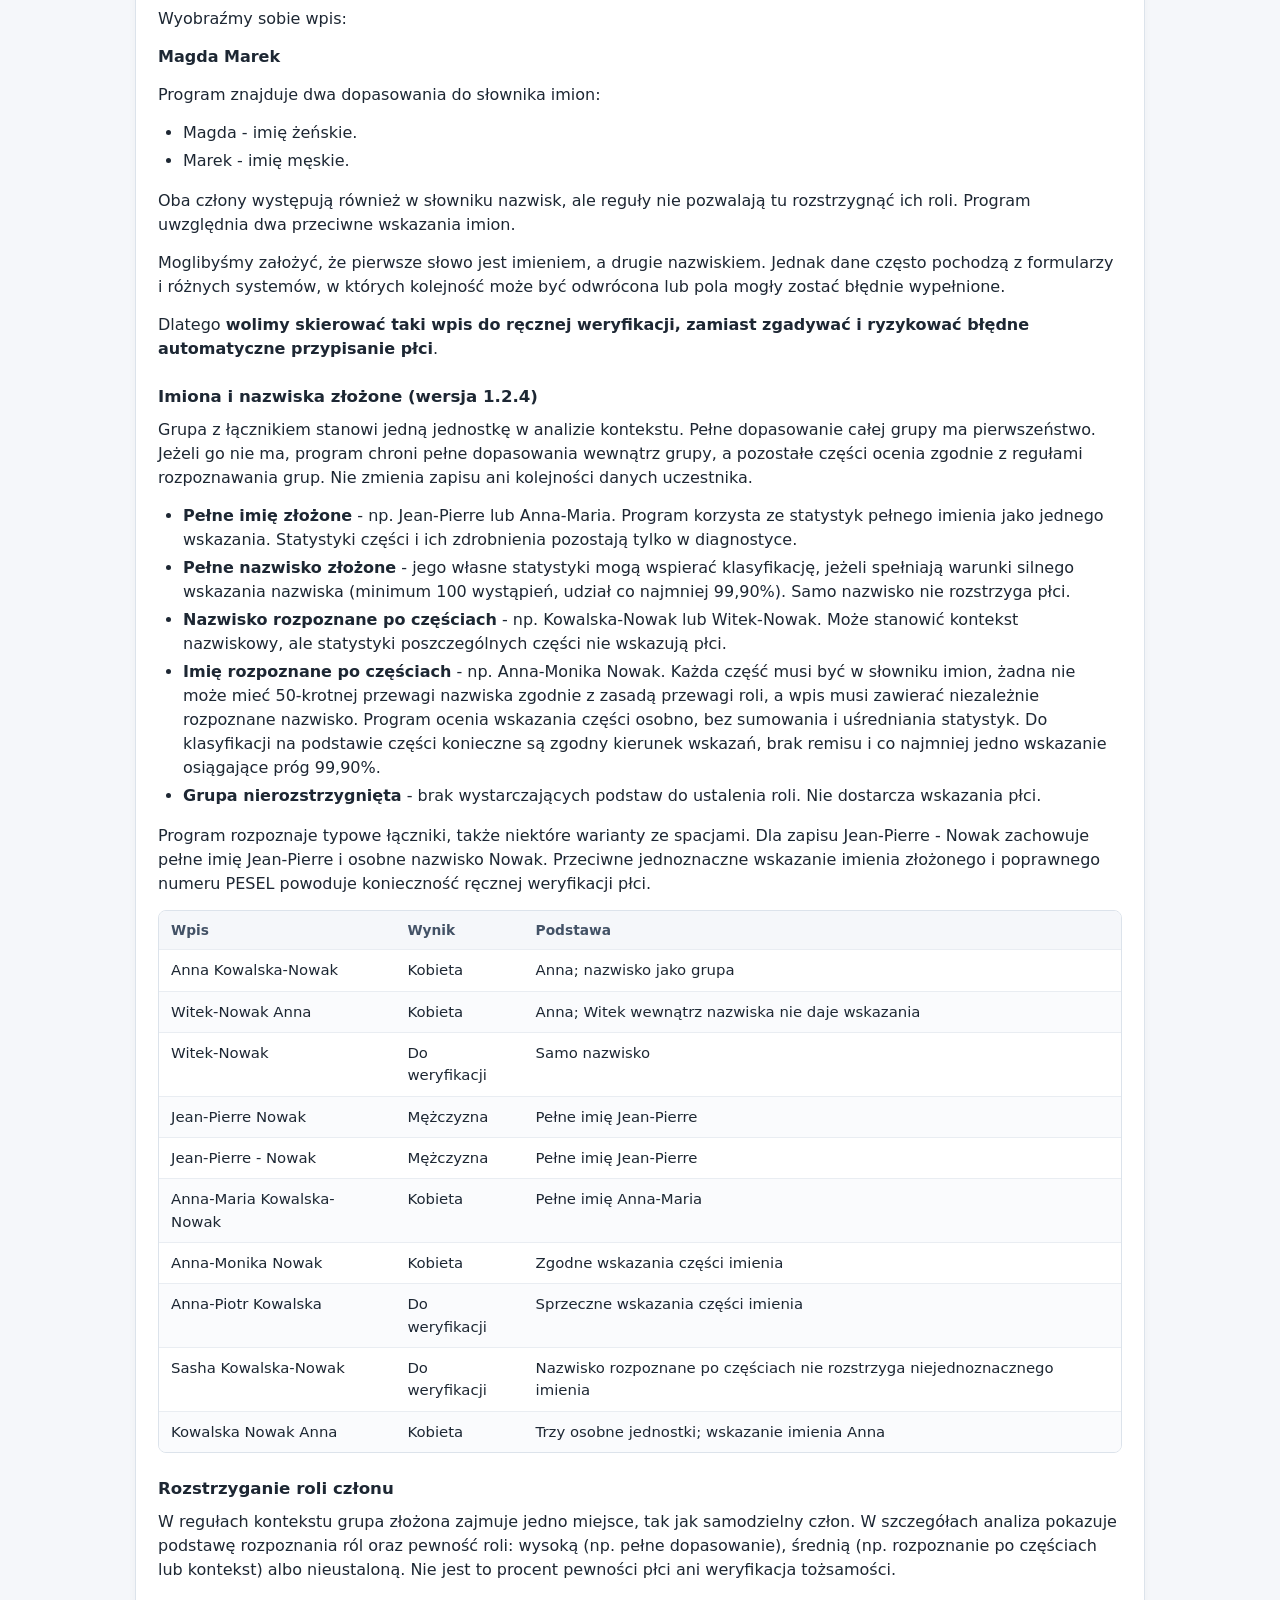
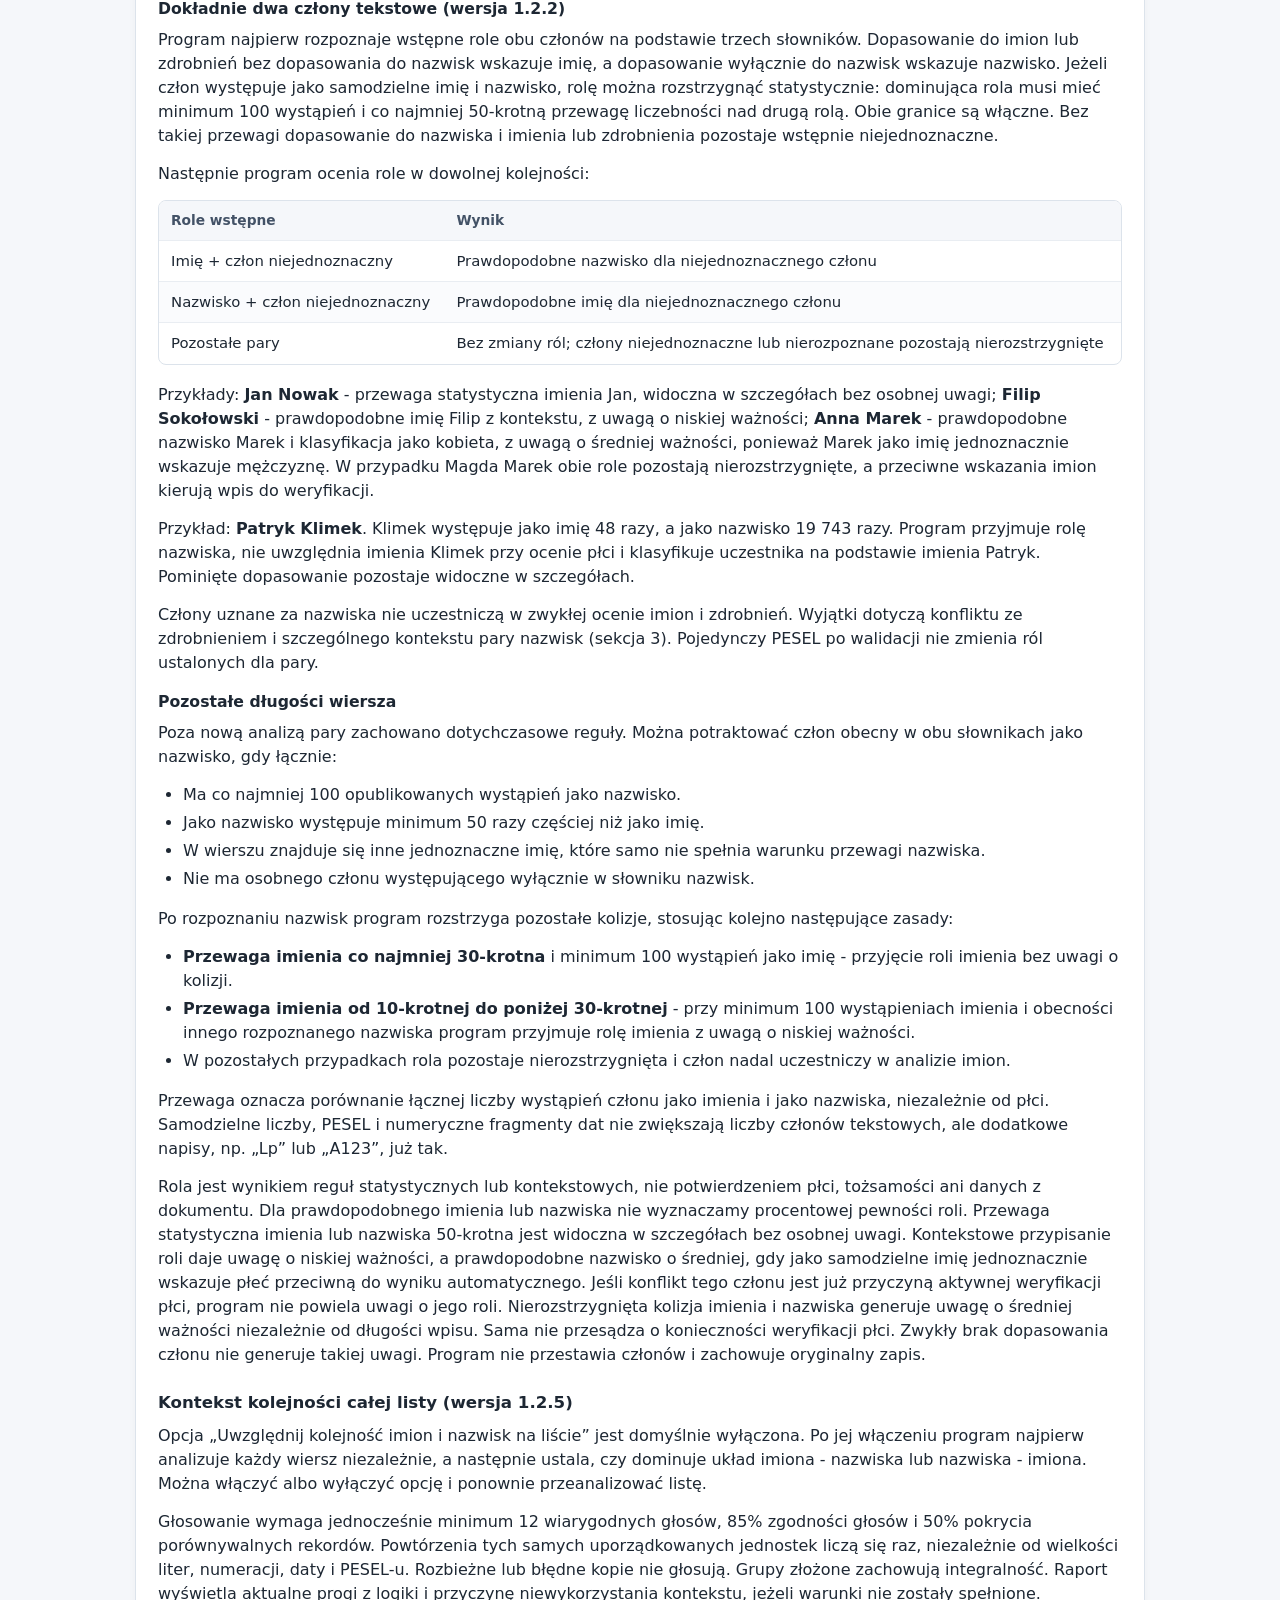
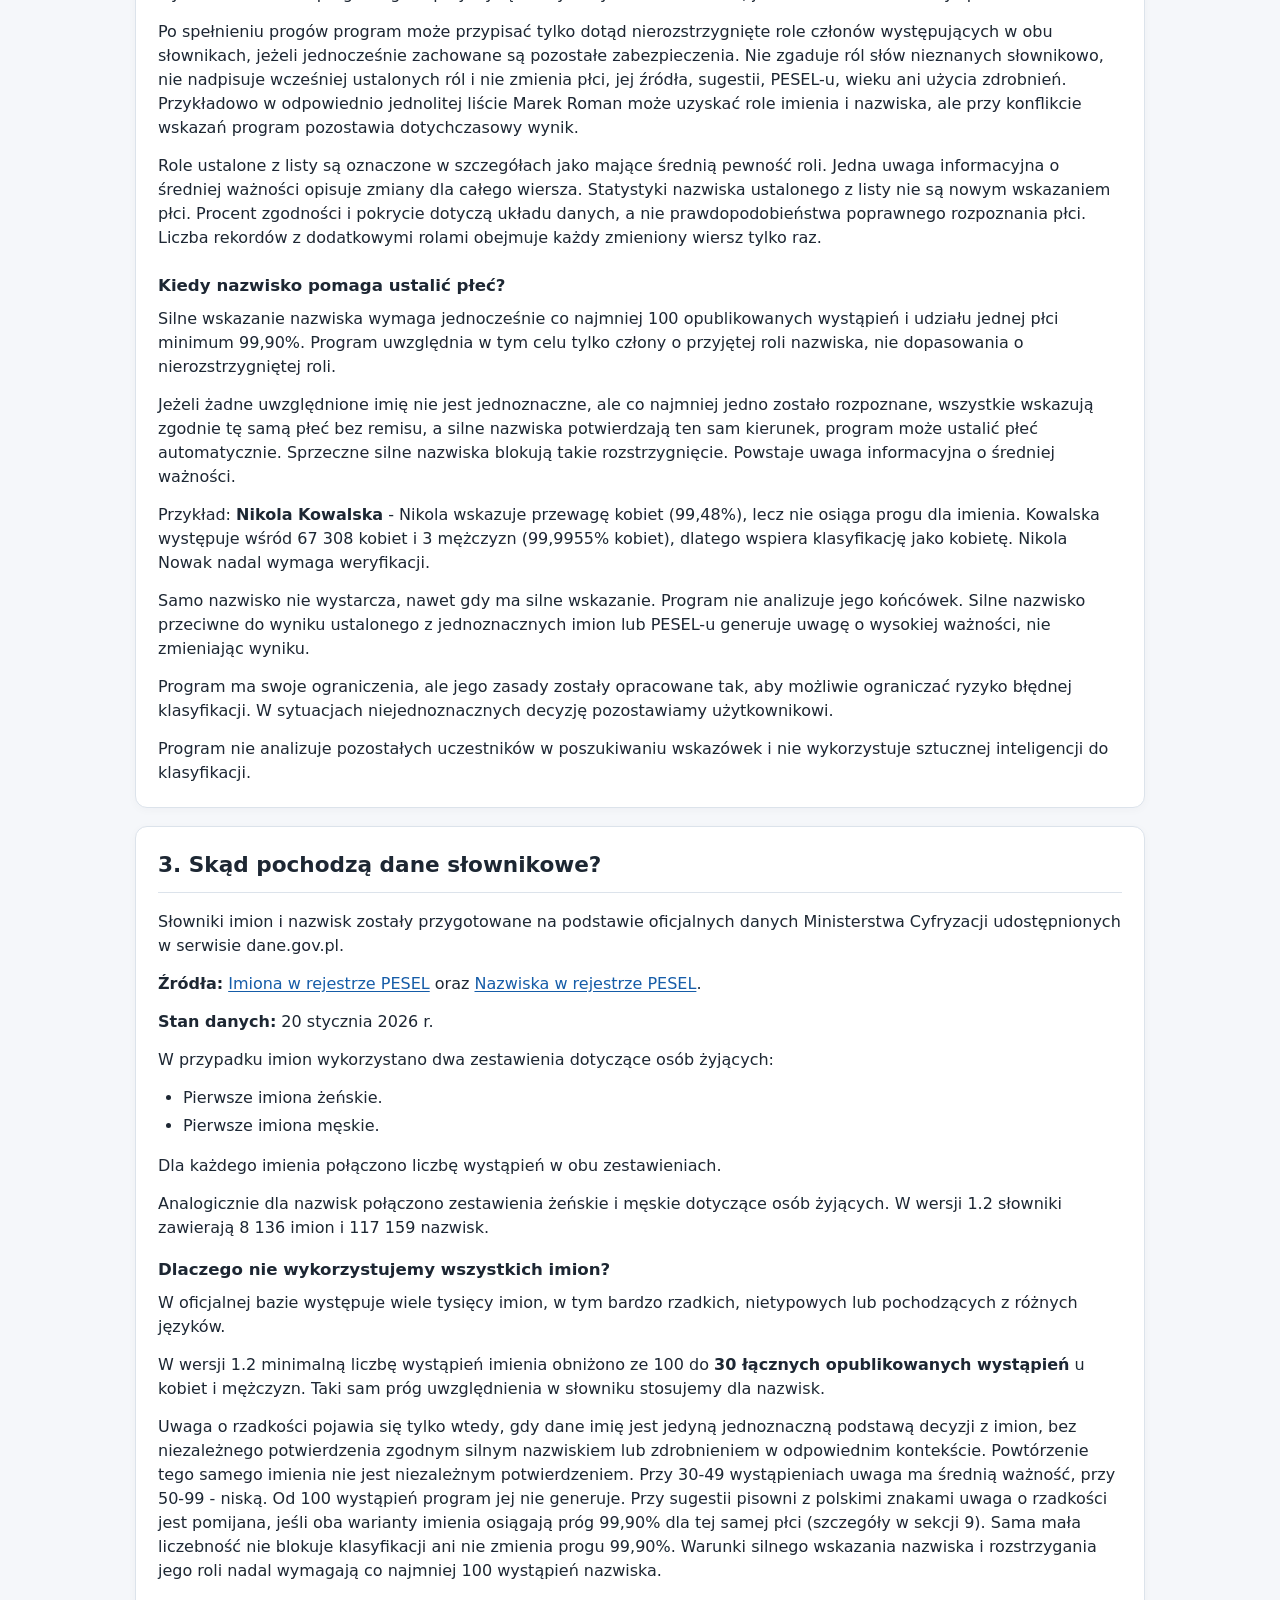
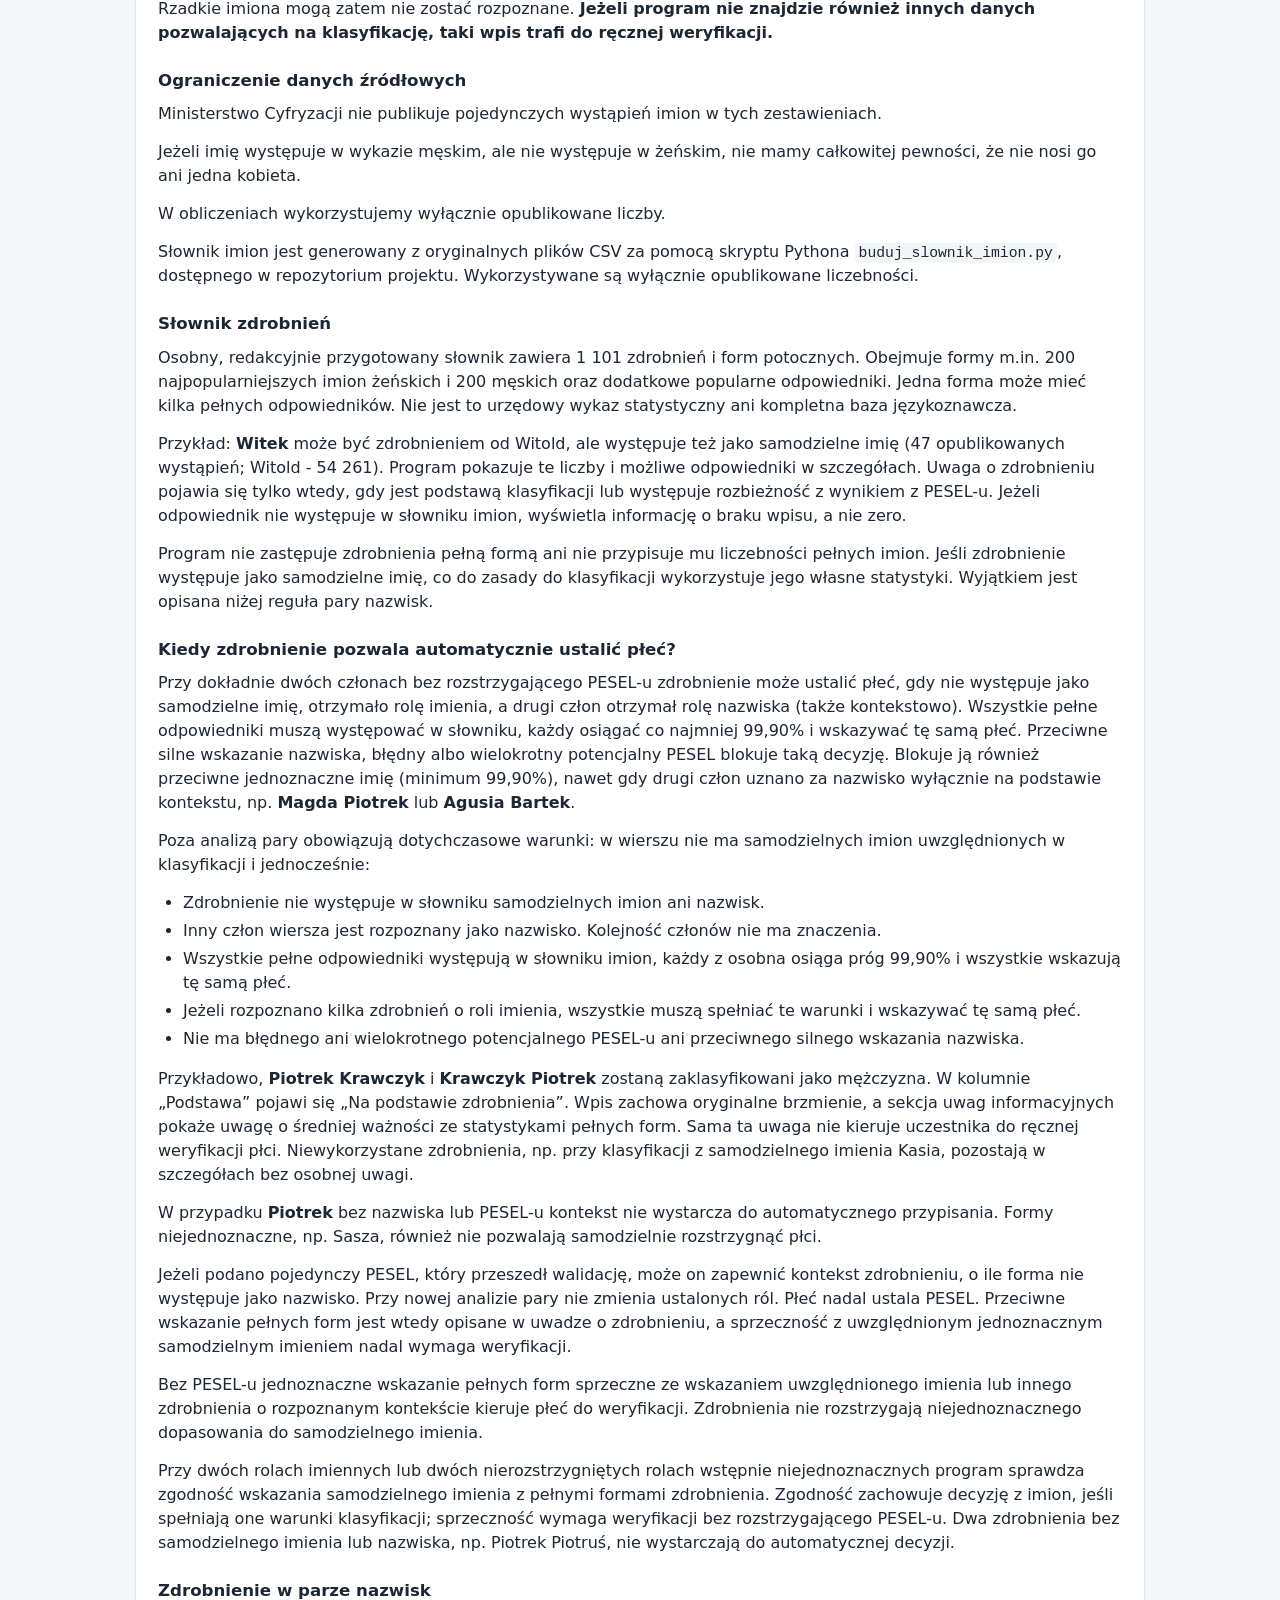
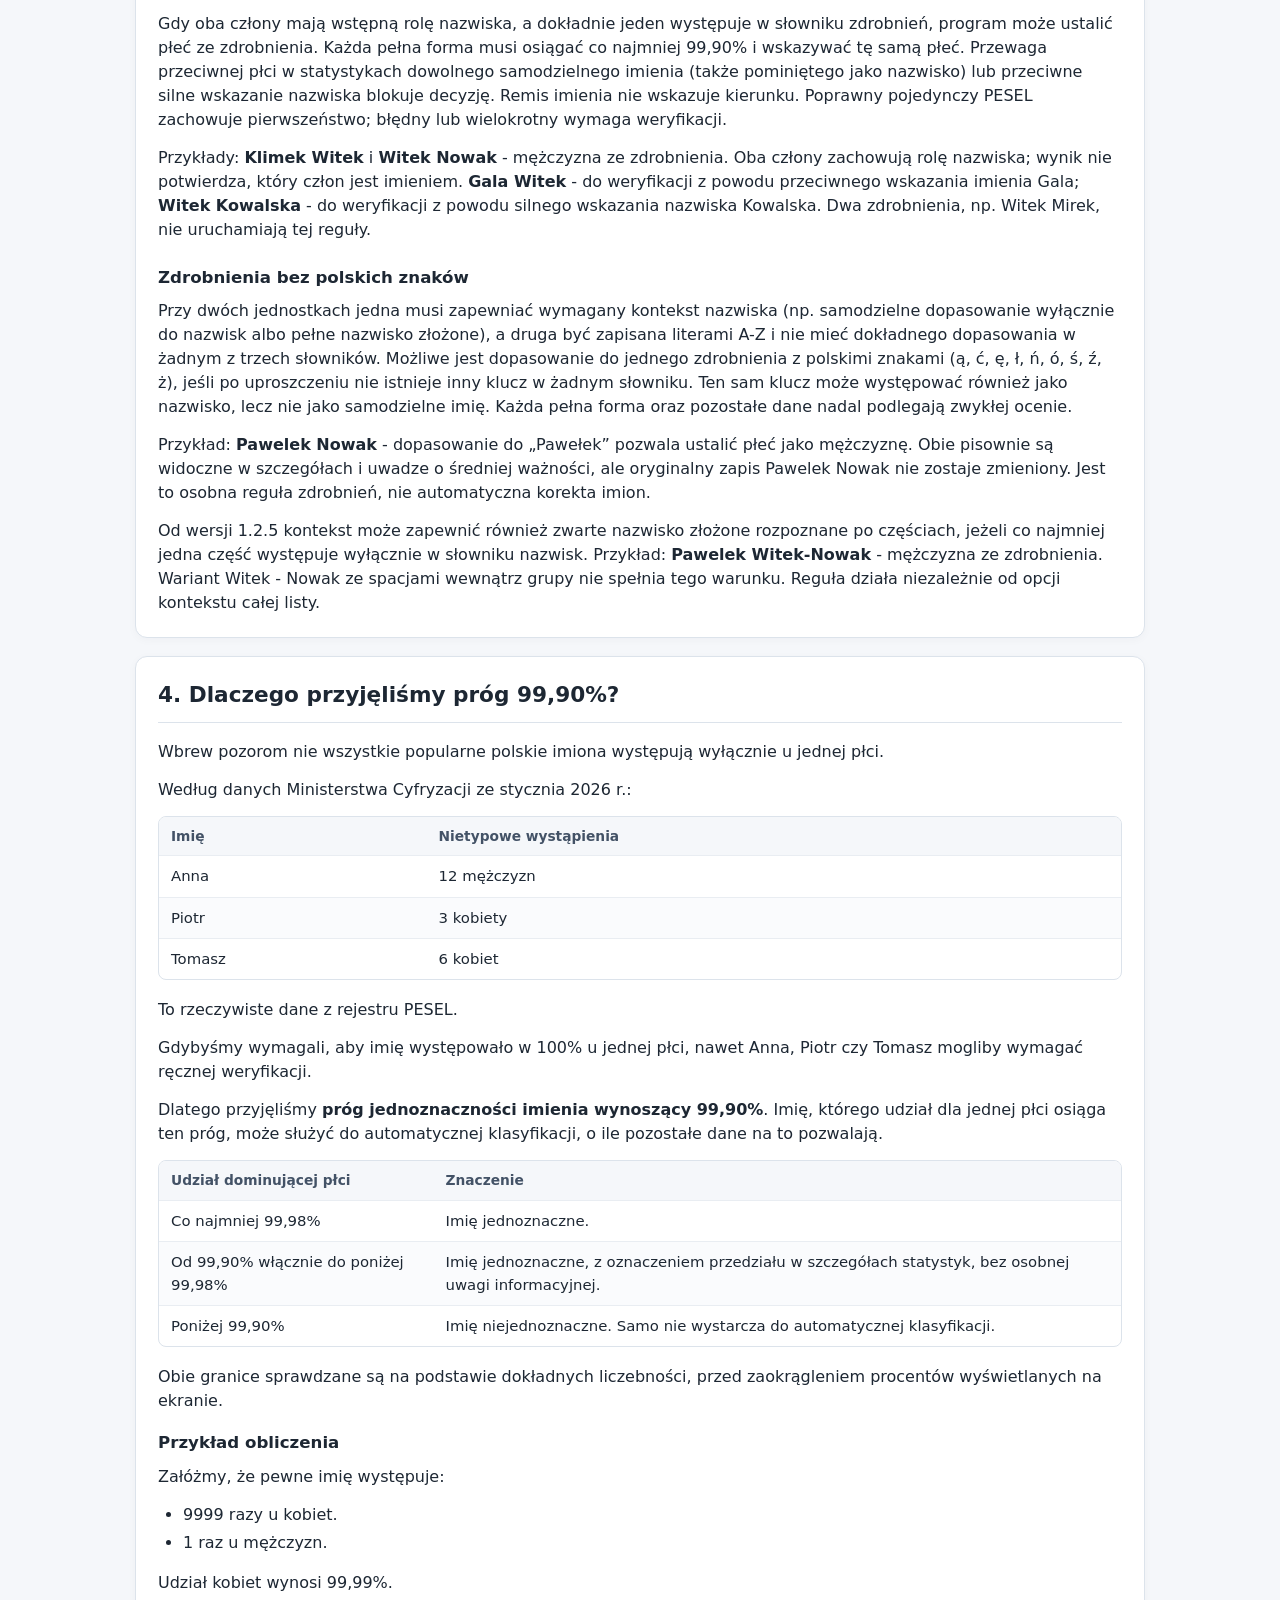
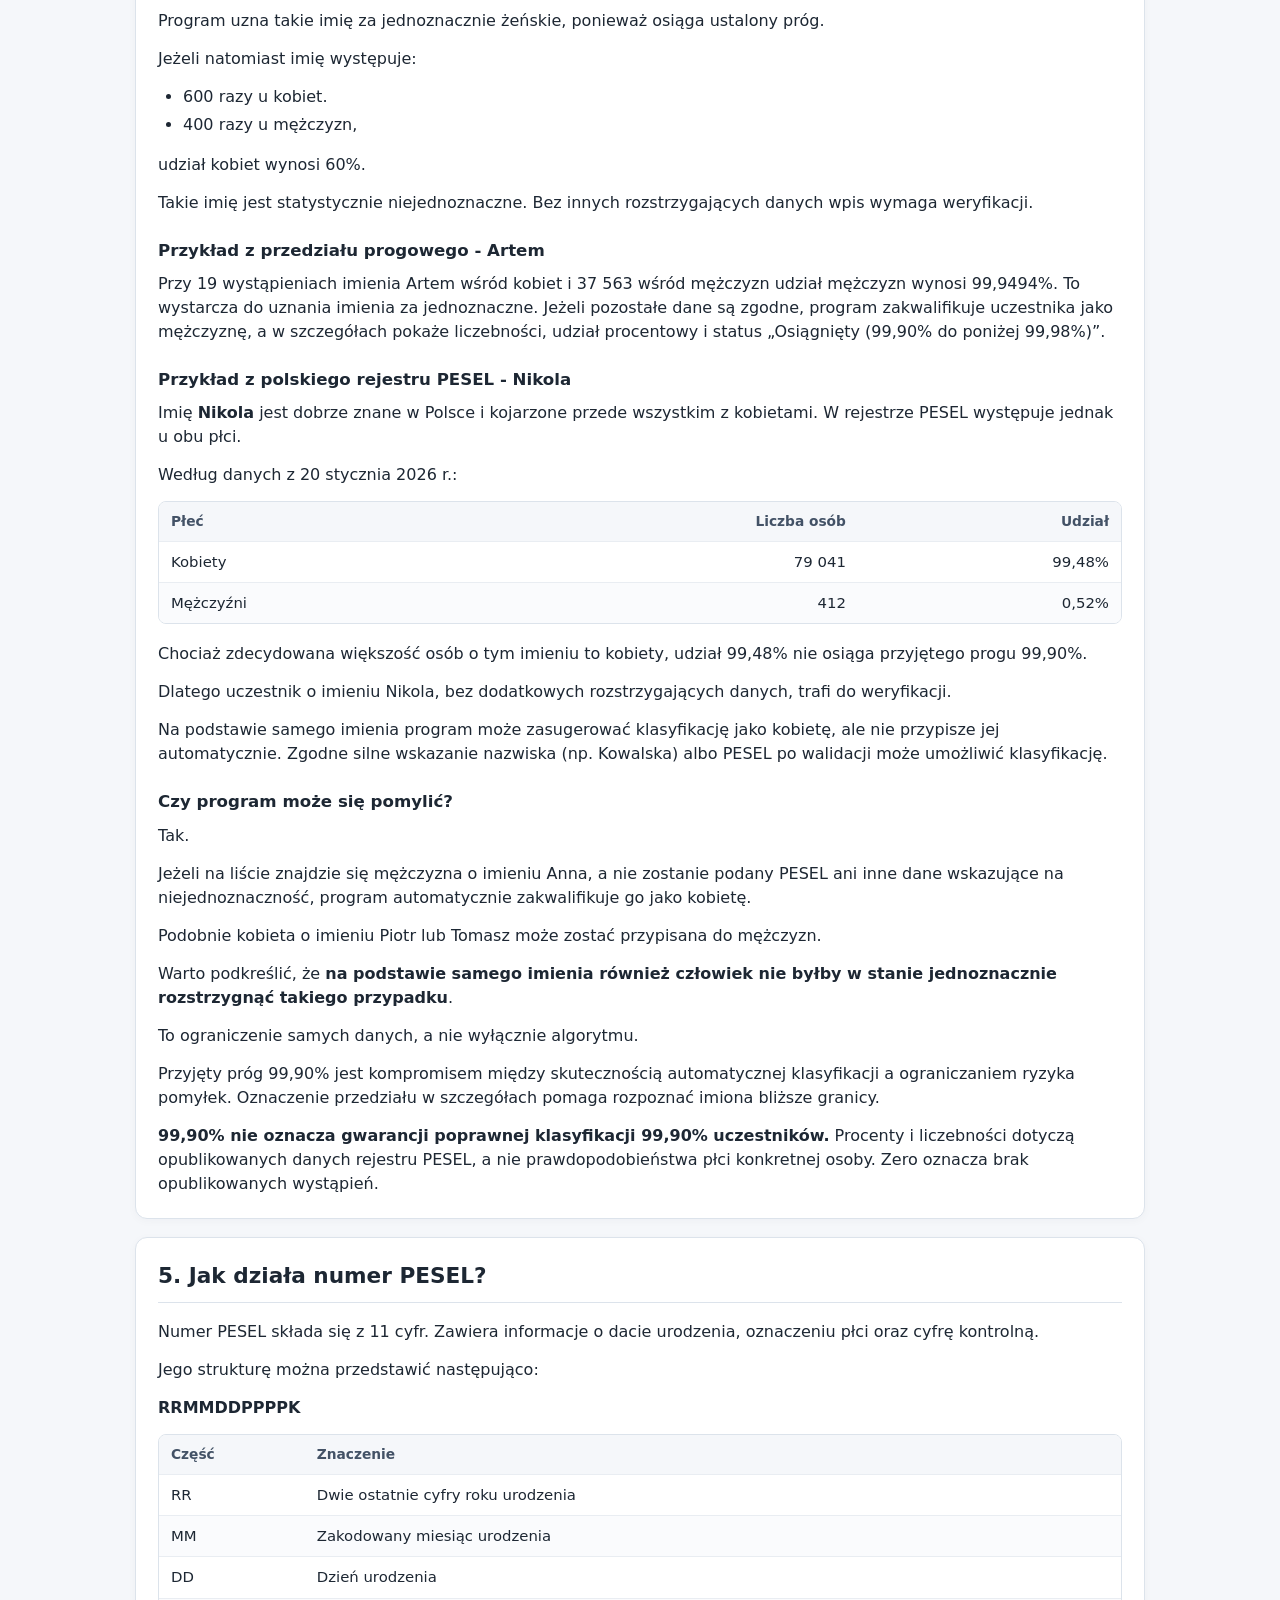
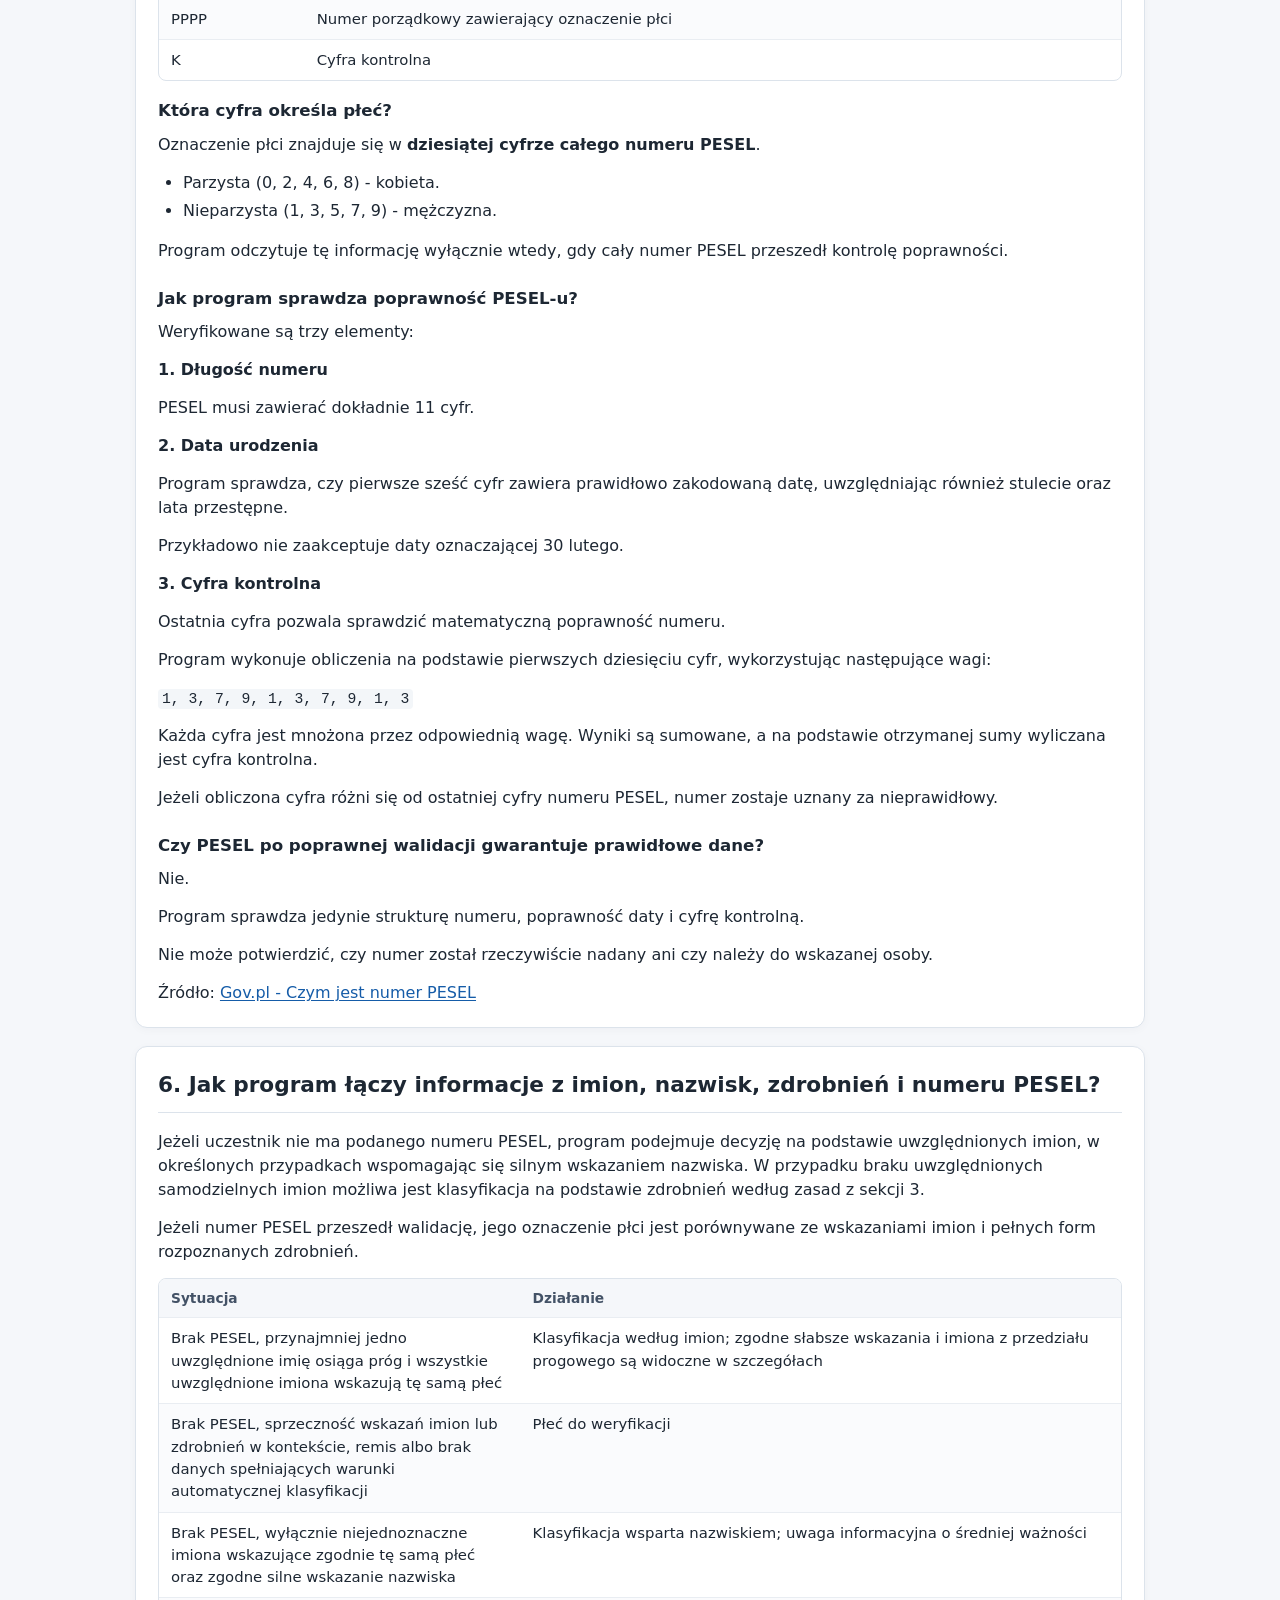
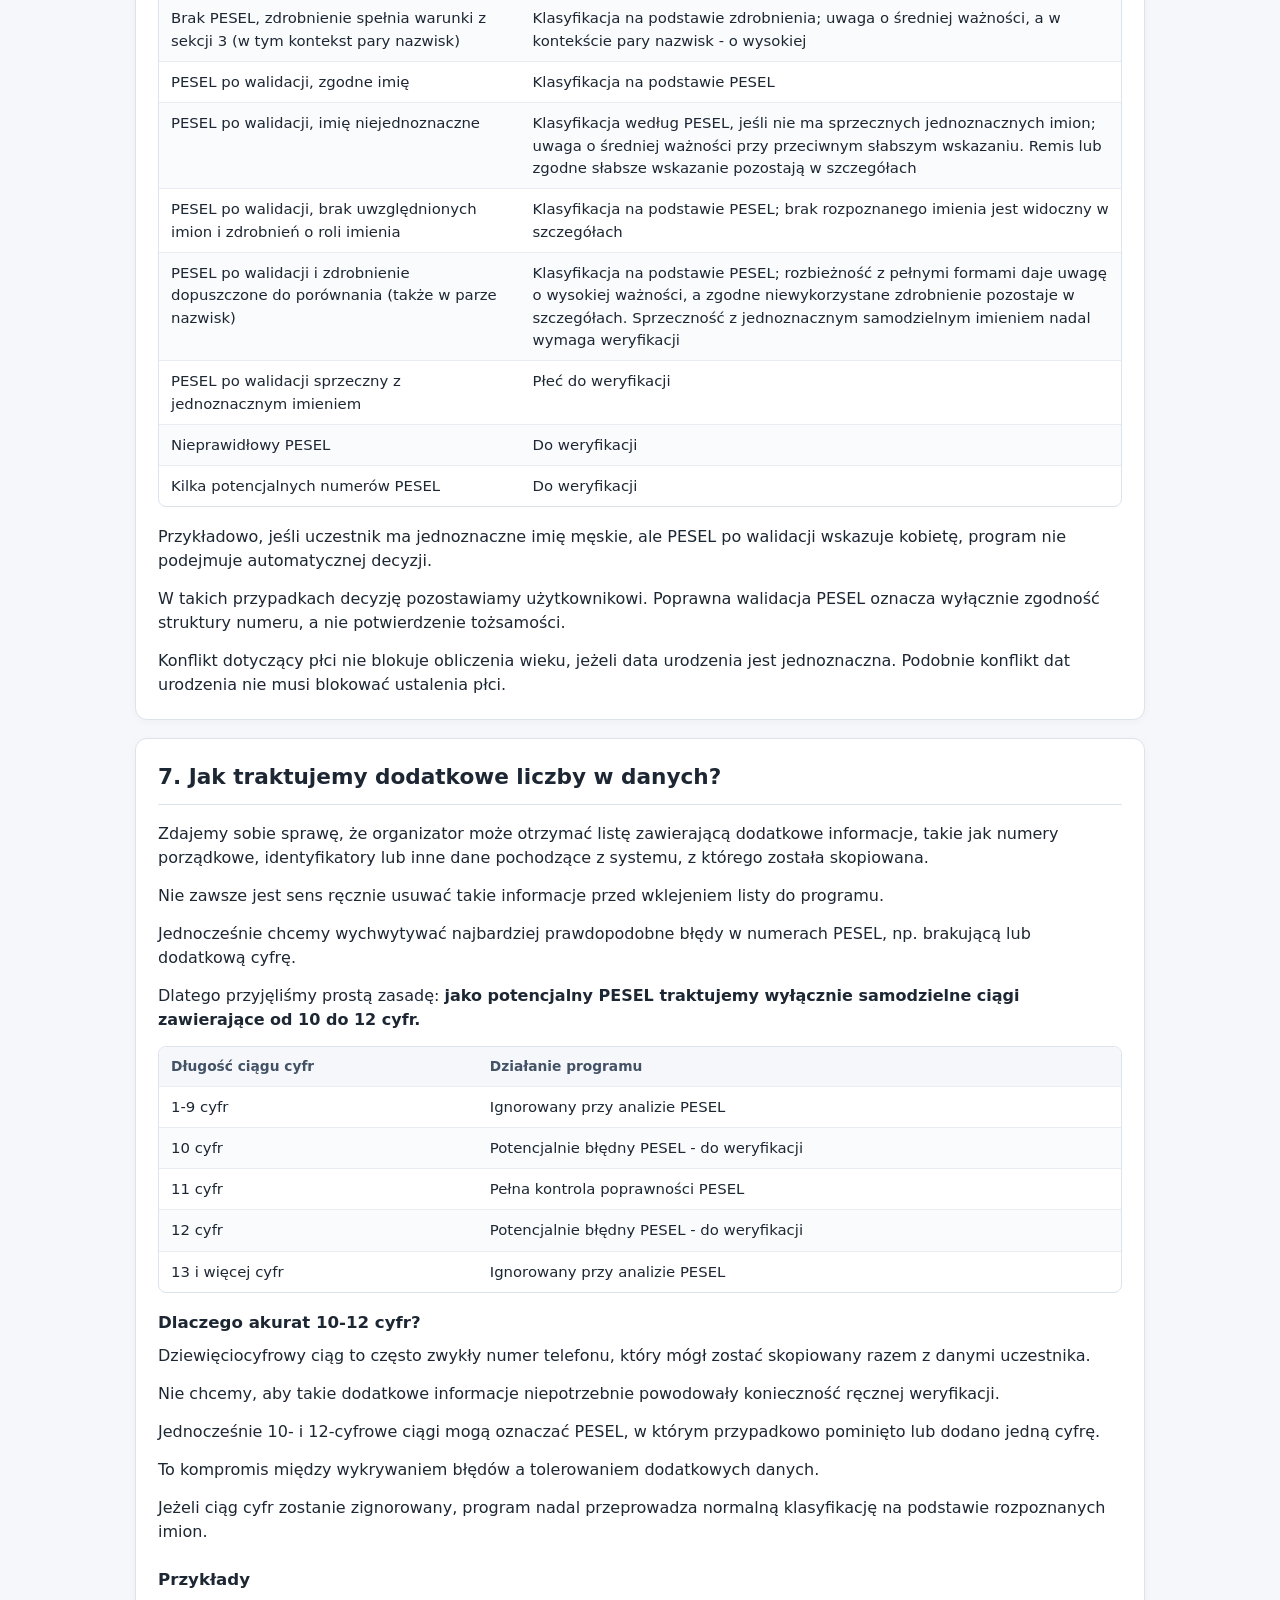
==== commit 837dedca: "Release v1.2.5 - Kontekst całej listy uczestników ### Nowe funkcje  - Opcjonalne rozpoznawanie dom" ====
--- a/pomoc.html
+++ b/pomoc.html
@@ -7,7 +7,7 @@
   <meta name="referrer" content="no-referrer">
   <meta name="description" content="Jak działa klasyfikacja uczestników? Instrukcja użytkowania, rozpoznawanie imion, PESEL, daty urodzenia, statystyki wiekowe, weryfikacja wyników i prywatność.">
   <title>Jak działa klasyfikacja uczestników?</title>
-  <link rel="stylesheet" href="./style.css?v=1.2.4">
+  <link rel="stylesheet" href="./style.css?v=1.2.5-ui1">
 </head>
 <body>
   <main class="container help-page">
@@ -17,7 +17,7 @@
     </header>
 
     <section class="panel help-intro" aria-label="Wprowadzenie">
-<p>Aplikacja pomaga policzyć liczbę kobiet i mężczyzn na podstawie listy uczestników oraz ustalić ich wiek na dzień wydarzenia. W wersji 1.2.4 wykorzystuje statystyki imion i nazwisk pochodzące z polskiego rejestru PESEL, słownik zdrobnień oraz opcjonalne daty urodzenia i numery PESEL. Rozpoznaje role imion i nazwisk na podstawie kontekstu, w tym imiona i nazwiska złożone. Szczegóły analizy wyjaśniają, które dopasowania wykorzystano.</p>
+<p>Aplikacja pomaga policzyć liczbę kobiet i mężczyzn na podstawie listy uczestników oraz ustalić ich wiek na dzień wydarzenia. W wersji 1.2.5 wykorzystuje statystyki imion i nazwisk pochodzące z polskiego rejestru PESEL, słownik zdrobnień oraz opcjonalne daty urodzenia i numery PESEL. Rozpoznaje role imion i nazwisk, także złożonych. Opcjonalnie wykorzystuje dominujący układ całej listy do dodatkowego rozstrzygnięcia nieustalonych ról, bez zmiany klasyfikacji płci.</p>
 <p>Klasyfikacja płci i ustalanie wieku odbywają się niezależnie. Program wskazuje problemy wymagające ręcznego sprawdzenia oraz dodatkowe uwagi informacyjne.</p>
 <p>Cała analiza odbywa się lokalnie w przeglądarce użytkownika.</p>
     </section>
@@ -204,6 +204,11 @@
 </ul>
 <p>Przewaga oznacza porównanie łącznej liczby wystąpień członu jako imienia i jako nazwiska, niezależnie od płci. Samodzielne liczby, PESEL i numeryczne fragmenty dat nie zwiększają liczby członów tekstowych, ale dodatkowe napisy, np. „Lp” lub „A123”, już tak.</p>
 <p>Rola jest wynikiem reguł statystycznych lub kontekstowych, nie potwierdzeniem płci, tożsamości ani danych z dokumentu. Dla prawdopodobnego imienia lub nazwiska nie wyznaczamy procentowej pewności roli. Przewaga statystyczna imienia lub nazwiska 50-krotna jest widoczna w szczegółach bez osobnej uwagi. Kontekstowe przypisanie roli daje uwagę o niskiej ważności, a prawdopodobne nazwisko o średniej, gdy jako samodzielne imię jednoznacznie wskazuje płeć przeciwną do wyniku automatycznego. Jeśli konflikt tego członu jest już przyczyną aktywnej weryfikacji płci, program nie powiela uwagi o jego roli. Nierozstrzygnięta kolizja imienia i nazwiska generuje uwagę o średniej ważności niezależnie od długości wpisu. Sama nie przesądza o konieczności weryfikacji płci. Zwykły brak dopasowania członu nie generuje takiej uwagi. Program nie przestawia członów i zachowuje oryginalny zapis.</p>
+<h3 id="kontekst-listy">Kontekst kolejności całej listy (wersja 1.2.5)</h3>
+<p>Opcja „Uwzględnij kolejność imion i nazwisk na liście” jest domyślnie wyłączona. Po jej włączeniu program najpierw analizuje każdy wiersz niezależnie, a następnie ustala, czy dominuje układ imiona - nazwiska lub nazwiska - imiona. Można włączyć albo wyłączyć opcję i ponownie przeanalizować listę.</p>
+<p>Głosowanie wymaga jednocześnie minimum 12 wiarygodnych głosów, 85% zgodności głosów i 50% pokrycia porównywalnych rekordów. Powtórzenia tych samych uporządkowanych jednostek liczą się raz, niezależnie od wielkości liter, numeracji, daty i PESEL-u. Rozbieżne lub błędne kopie nie głosują. Grupy złożone zachowują integralność. Raport wyświetla aktualne progi z logiki i przyczynę niewykorzystania kontekstu, jeżeli warunki nie zostały spełnione.</p>
+<p>Po spełnieniu progów program może przypisać tylko dotąd nierozstrzygnięte role członów występujących w obu słownikach, jeżeli jednocześnie zachowane są pozostałe zabezpieczenia. Nie zgaduje ról słów nieznanych słownikowo, nie nadpisuje wcześniej ustalonych ról i nie zmienia płci, jej źródła, sugestii, PESEL-u, wieku ani użycia zdrobnień. Przykładowo w odpowiednio jednolitej liście Marek Roman może uzyskać role imienia i nazwiska, ale przy konflikcie wskazań program pozostawia dotychczasowy wynik.</p>
+<p>Role ustalone z listy są oznaczone w szczegółach jako mające średnią pewność roli. Jedna uwaga informacyjna o średniej ważności opisuje zmiany dla całego wiersza. Statystyki nazwiska ustalonego z listy nie są nowym wskazaniem płci. Procent zgodności i pokrycie dotyczą układu danych, a nie prawdopodobieństwa poprawnego rozpoznania płci. Liczba rekordów z dodatkowymi rolami obejmuje każdy zmieniony wiersz tylko raz.</p>
 <h3>Kiedy nazwisko pomaga ustalić płeć?</h3>
 <p>Silne wskazanie nazwiska wymaga jednocześnie co najmniej 100 opublikowanych wystąpień i udziału jednej płci minimum 99,90%. Program uwzględnia w tym celu tylko człony o przyjętej roli nazwiska, nie dopasowania o nierozstrzygniętej roli.</p>
 <p>Jeżeli żadne uwzględnione imię nie jest jednoznaczne, ale co najmniej jedno zostało rozpoznane, wszystkie wskazują zgodnie tę samą płeć bez remisu, a silne nazwiska potwierdzają ten sam kierunek, program może ustalić płeć automatycznie. Sprzeczne silne nazwiska blokują takie rozstrzygnięcie. Powstaje uwaga informacyjna o średniej ważności.</p>
@@ -258,8 +263,9 @@
 <p>Gdy oba człony mają wstępną rolę nazwiska, a dokładnie jeden występuje w słowniku zdrobnień, program może ustalić płeć ze zdrobnienia. Każda pełna forma musi osiągać co najmniej 99,90% i wskazywać tę samą płeć. Przewaga przeciwnej płci w statystykach dowolnego samodzielnego imienia (także pominiętego jako nazwisko) lub przeciwne silne wskazanie nazwiska blokuje decyzję. Remis imienia nie wskazuje kierunku. Poprawny pojedynczy PESEL zachowuje pierwszeństwo; błędny lub wielokrotny wymaga weryfikacji.</p>
 <p>Przykłady: <strong>Klimek Witek</strong> i <strong>Witek Nowak</strong> - mężczyzna ze zdrobnienia. Oba człony zachowują rolę nazwiska; wynik nie potwierdza, który człon jest imieniem. <strong>Gala Witek</strong> - do weryfikacji z powodu przeciwnego wskazania imienia Gala; <strong>Witek Kowalska</strong> - do weryfikacji z powodu silnego wskazania nazwiska Kowalska. Dwa zdrobnienia, np. Witek Mirek, nie uruchamiają tej reguły.</p>
 <h3>Zdrobnienia bez polskich znaków</h3>
-<p>Przy dwóch członach jeden musi być dopasowany wyłącznie do nazwisk, a drugi zapisany literami A-Z i nie mieć dokładnego dopasowania w żadnym z trzech słowników. Możliwe jest dopasowanie do jednego zdrobnienia z polskimi znakami (ą, ć, ę, ł, ń, ó, ś, ź, ż), jeśli po uproszczeniu nie istnieje inny klucz w żadnym słowniku. Ten sam klucz może występować również jako nazwisko, lecz nie jako samodzielne imię. Każda pełna forma oraz pozostałe dane nadal podlegają zwykłej ocenie.</p>
+<p>Przy dwóch jednostkach jedna musi zapewniać wymagany kontekst nazwiska (np. samodzielne dopasowanie wyłącznie do nazwisk albo pełne nazwisko złożone), a druga być zapisana literami A-Z i nie mieć dokładnego dopasowania w żadnym z trzech słowników. Możliwe jest dopasowanie do jednego zdrobnienia z polskimi znakami (ą, ć, ę, ł, ń, ó, ś, ź, ż), jeśli po uproszczeniu nie istnieje inny klucz w żadnym słowniku. Ten sam klucz może występować również jako nazwisko, lecz nie jako samodzielne imię. Każda pełna forma oraz pozostałe dane nadal podlegają zwykłej ocenie.</p>
 <p>Przykład: <strong>Pawelek Nowak</strong> - dopasowanie do „Pawełek” pozwala ustalić płeć jako mężczyznę. Obie pisownie są widoczne w szczegółach i uwadze o średniej ważności, ale oryginalny zapis Pawelek Nowak nie zostaje zmieniony. Jest to osobna reguła zdrobnień, nie automatyczna korekta imion.</p>
+<p>Od wersji 1.2.5 kontekst może zapewnić również zwarte nazwisko złożone rozpoznane po częściach, jeżeli co najmniej jedna część występuje wyłącznie w słowniku nazwisk. Przykład: <strong>Pawelek Witek-Nowak</strong> - mężczyzna ze zdrobnienia. Wariant Witek - Nowak ze spacjami wewnątrz grupy nie spełnia tego warunku. Reguła działa niezależnie od opcji kontekstu całej listy.</p>
     </section>
 
     <section class="panel help-section" id="sekcja-4" aria-labelledby="naglowek-4">
@@ -646,9 +652,10 @@
 <div class="info-notes-list" style="margin-bottom: 14px" aria-label="Poziomy ważności uwag informacyjnych">
 <div class="info-item info-level-1"><strong>Niska ważność - szaroniebieski</strong><p class="reason">Np. jedyne jednoznaczne imię bez niezależnego potwierdzenia ma 50-99 wystąpień, kontekstowe rozstrzygnięcie roli bez przeciwnego jednoznacznego wskazania, starsza reguła przewagi imienia 10-krotnej lub sugestia zapisu imienia z polskimi znakami.</p></div>
 <div class="info-item info-level-2"><strong>Średnia ważność - żółty</strong><p class="reason">Np. PESEL rozstrzyga płeć mimo przeciwnego słabszego wskazania, jedyne jednoznaczne imię bez niezależnego potwierdzenia ma 30-49 wystąpień, nierozstrzygnięta kolizja ról, kontekstowe nazwisko jako imię wskazuje przeciwną płeć, zwykła klasyfikacja ze zdrobnienia, klasyfikacja wsparta nazwiskiem lub błędna data przy ustalonej dacie urodzenia.</p></div>
-<div class="info-item info-level-3"><strong>Wysoka ważność - pomarańczowy</strong><p class="reason">Np. klasyfikacja ze zdrobnienia w kontekście pary nazwisk, rozbieżność zdrobnienia z wynikiem z PESEL-u, silne wskazanie nazwiska przeciwne do wyniku lub problem PESEL-u przy ustalonej dacie, o ile nie został już opisany w aktywnej weryfikacji płci.</p></div>
+<div class="info-item info-level-3"><strong>Wysoka ważność - czerwony</strong><p class="reason">Np. klasyfikacja ze zdrobnienia w kontekście pary nazwisk, rozbieżność zdrobnienia z wynikiem z PESEL-u, silne wskazanie nazwiska przeciwne do wyniku lub problem PESEL-u przy ustalonej dacie, o ile nie został już opisany w aktywnej weryfikacji płci.</p></div>
 </div>
 <p>Rekordy wyświetlane są od najwyższej do najniższej ważności. Jeżeli jeden uczestnik ma kilka uwag, kolor jego rekordu odpowiada najważniejszej z nich. Gdy uwagi mają różną ważność, każda jest dodatkowo oznaczona własnym poziomem.</p>
+<p>Komunikaty wysokiej ważności są dodatkowo wyróżnione czerwonym obramowaniem, jasnoczerwonym tłem i ikoną ostrzegawczą bezpośrednio pod nazwą uczestnika, również na listach wyników. Dotyczy to m.in. sprzeczności płci lub daty urodzenia z poprawnym numerem PESEL. Etykieta przy komunikacie informuje, czy jest to uwaga informacyjna, czy przyczyna wymagająca sprawdzenia.</p>
 <p class="help-note"><strong>Ważne:</strong> kolor i ważność uwagi nie oznaczają konieczności ręcznej klasyfikacji. Decyzja o tym, czy wpis wymaga sprawdzenia, jest niezależna. Ten sam uczestnik może występować zarówno w sekcji uwag informacyjnych, jak i wśród wpisów do sprawdzenia.</p>
 <p>Uwagi dotyczą płci, wieku lub danych (np. roli członu i możliwych zdrobnień). Warto przeczytać je przed wykorzystaniem danych. Nawet brak uwag nie potwierdza rzeczywistej tożsamości uczestnika.</p>
 <p>Od wersji 1.2.3 rutynowe rozstrzygnięcia, m.in. silna przewaga statystyczna roli, osiągnięty przedział progowy imienia, zgodne słabe wskazanie, remis rozstrzygnięty przez PESEL oraz niewykorzystane zdrobnienia, nie tworzą osobnych uwag. Ich dane pozostają dostępne w szczegółach analizy po otwarciu wpisu.</p>
@@ -680,9 +687,9 @@
 </ul>
 <p>Można edytować również uczestników, którzy zostali już automatycznie lub ręcznie zakwalifikowani jako kobiety lub mężczyźni, klikając ich wpis na liście. Tak samo można zmienić decyzję zapisaną szybkim przyciskiem albo przywrócić klasyfikację automatyczną.</p>
 <p>Po zapisaniu zmiany liczniki, wiek, statystyki i komunikaty aktualizują się automatycznie. Ręczne przypisanie płci nie rozwiązuje problemów związanych z datą urodzenia ani rolą członu. Uwagi informacyjne nadal opisują wynik analizy automatycznej, nie ręcznie przypisaną płeć.</p>
-<p>Zmiana treści pojedynczego wpisu uruchamia jego ponowną klasyfikację i usuwa wcześniejszą decyzję ręczną, chyba że użytkownik wybierze nowe ręczne przypisanie.</p>
+<p>Zmiana treści pojedynczego wpisu uruchamia jego ponowną klasyfikację i usuwa wcześniejszą decyzję ręczną, chyba że użytkownik wybierze nowe ręczne przypisanie. Przy włączonym kontekście kolejności program przelicza również układ całej listy i dodatkowe role, zachowując ręczne decyzje dotyczące pozostałych wpisów.</p>
 <h3 id="ponowna-analiza-caej-listy">Ponowna analiza całej listy</h3>
-<p>Ponowna analiza jest potrzebna po zmianie zawartości głównego pola tekstowego, a nie po zmianie daty wydarzenia lub progów wiekowych.</p>
+<p>Ponowna analiza jest potrzebna po zmianie zawartości głównego pola tekstowego lub ustawienia kontekstu kolejności listy, a nie po zmianie daty wydarzenia lub progów wiekowych. Do ponownej analizy wcześniejsze wyniki są ukryte, aby nie przedstawiać nieaktualnego raportu.</p>
 <p>Przycisk „Wyczyść” usuwa listę i wyniki po potwierdzeniu.</p>
 <p class="help-note"><strong>Uwaga:</strong> ponowna analiza całej listy usuwa wcześniej wprowadzone ręczne przypisania płci. Jeżeli takie przypisania istnieją, program wyświetli ostrzeżenie i poprosi o potwierdzenie.</p>
 <h3 id="przykadowe-dane">Przykładowe dane</h3>
@@ -753,7 +760,7 @@
 <td>Minimalna łączna liczba wystąpień w słownikach imion i nazwisk</td>
 <td>30</td>
 </tr>
-<tr><td>Liczebność słowników (wersja 1.2.4)</td><td>8 136 imion, 117 159 nazwisk, 1 101 zdrobnień i form potocznych</td></tr>
+<tr><td>Liczebność słowników (wersja 1.2.5)</td><td>8 136 imion, 117 159 nazwisk, 1 101 zdrobnień i form potocznych</td></tr>
 <tr><td>Źródło zdrobnień</td><td>Osobny słownik redakcyjny; uwagi informacyjne i warunkowa klasyfikacja płci</td></tr>
 <tr>
 <td>Próg automatycznej klasyfikacji</td>
@@ -779,7 +786,8 @@
 <td>Sugestia zapisu imienia z polskimi znakami</td>
 <td>Jeden odpowiednik w słowniku, minimum 10 000 wystąpień i co najmniej 10-krotna przewaga liczebności nad wpisanym imieniem</td>
 </tr>
-<tr><td>Dopasowanie zdrobnienia bez polskich znaków</td><td>Dokładnie dwa człony, osobne nazwisko, brak dokładnego dopasowania formy wejściowej, jeden niekolidujący wariant zdrobnienia bez wpisu samodzielnego imienia (sekcja 3)</td></tr>
+<tr><td>Dopasowanie zdrobnienia bez polskich znaków</td><td>Dokładnie dwie jednostki, wymagany kontekst nazwiska (także zwartego nazwiska złożonego), brak dokładnego dopasowania formy wejściowej, jeden niekolidujący wariant zdrobnienia bez wpisu samodzielnego imienia (sekcja 3)</td></tr>
+<tr><td>Kontekst kolejności listy</td><td>Opcjonalnie: minimum 12 głosów, 85% zgodności, 50% pokrycia; jedynie dodatkowe role, bez zmiany klasyfikacji płci (sekcja 2)</td></tr>
 <tr><td>Klasyfikacja ze zdrobnień</td><td>Każda pełna forma osiąga minimum 99,90% i wskazuje tę samą płeć; wymagany właściwy kontekst i brak blokujących sprzeczności (sekcja 3)</td></tr>
 <tr>
 <td>Metoda analizy</td>
--- a/style.css
+++ b/style.css
@@ -122,10 +122,20 @@
 .name-stats { margin-top: 12px; min-width: 0; }
 .stats-heading { margin: 12px 0 6px; font-size: .9rem; }
 .age-auto-hint { margin: 8px 0 0; }
+.context-settings { margin-top: 12px; padding-top: 12px; border-top: 1px solid var(--border); font-size: .92rem; }
+.context-settings .hint { margin: 4px 0 0 23px; font-size: .82rem; }
+.list-context-report { margin: 0 0 18px; padding: 12px 14px; min-width: 0; border: 1px solid var(--border); border-radius: 8px; background: #f9fbfd; overflow-wrap: anywhere; }
+.context-status { margin: 6px 0 10px; font-size: .9rem; font-weight: 600; }
+.context-metrics { display: grid; grid-template-columns: repeat(4, minmax(0, 1fr)); gap: 8px 12px; margin: 0 0 10px; }
+.context-metrics > div { min-width: 0; }
+.context-metrics dt { font-size: .8rem; color: var(--muted); }
+.context-metrics dd { margin: 2px 0 0; font-size: .95rem; font-weight: 650; font-variant-numeric: tabular-nums; }
+.list-context-report .hint { margin: 4px 0 0; font-size: .8rem; }
 .name-stats .hint { margin: 6px 0 0; font-size: .8rem; }
 .unit-list { list-style: none; padding: 0; margin: 6px 0; font-size: .85rem; }
 .text-unit { padding: 6px 8px; border-left: 2px solid var(--border); overflow-wrap: anywhere; }
 .text-unit + .text-unit { margin-top: 4px; }
+.text-unit.contextual-unit { border-left-color: var(--accent); background: var(--accent-soft); }
 .unit-meta { display: block; color: var(--muted); font-size: .8rem; margin-top: 2px; }
 .unit-parts, .unit-diagnostics { margin-top: 6px; font-size: .8rem; color: var(--muted); }
 .unit-parts summary, .unit-diagnostics summary { cursor: pointer; font-weight: 600; }
@@ -147,11 +157,19 @@
 /* Kolory oznaczają ważność informacji, nie status klasyfikacji. */
 .info-level-0, .info-level-1 { --info-bg: #f1f5f9; --info-border: #d3dce7; --info-label: #526477; }
 .info-level-2 { --info-bg: #fef9e7; --info-border: #eadba4; --info-label: #745900; }
-.info-level-3 { --info-bg: #ffe8da; --info-border: #eac4ac; --info-label: #873f17; }
+.info-level-3 { --info-bg: #fff5f5; --info-border: #e5a8a8; --info-label: #9c2727; }
 .info-level-label { font-size: .77rem; font-weight: 650; color: var(--info-label); }
 .info-messages { margin: 8px 0 0; padding-left: 20px; font-size: .88rem; }
 .info-messages li + li { margin-top: 4px; }
 .info-message-level { display: inline-block; margin-left: .4em; font-size: .75rem; font-weight: 650; color: var(--info-label); background: var(--info-bg); border: 1px solid var(--info-border); border-radius: 4px; padding: 0 .35em; }
+.priority-notes { list-style: none; padding: 0; margin: 6px 0 8px; }
+.high-warning {
+  position: relative; padding: 9px 10px 9px 34px; border: 1px solid #c43b3b;
+  border-left-width: 4px; border-radius: 6px; background: #fff4f4; color: #7f1d1d;
+  font-size: .88rem; font-weight: 600; overflow-wrap: anywhere;
+}
+.high-warning-icon { position: absolute; left: 9px; top: 8px; color: #a52828; font-size: 1.1rem; line-height: 1.3; }
+.high-warning-kind { display: inline-block; margin-left: .4em; font-size: .75rem; font-weight: 600; }
 .info-notes > .pesel-disclaimer { margin-bottom: 0; }
 @media (max-width: 640px) {
   .container { padding: 16px 12px 28px; }
@@ -170,6 +188,8 @@
   .age-options { padding: 10px; }
   .age-table th, .age-table td { padding: 7px 8px; }
   .date-setting .hint { flex-basis: 100%; }
+  .context-metrics { grid-template-columns: repeat(2, minmax(0, 1fr)); }
+  .list-context-report { padding: 10px; }
 }
 
 /* Dokumentacja - klasy ograniczone do podstrony pomoc.html. */
